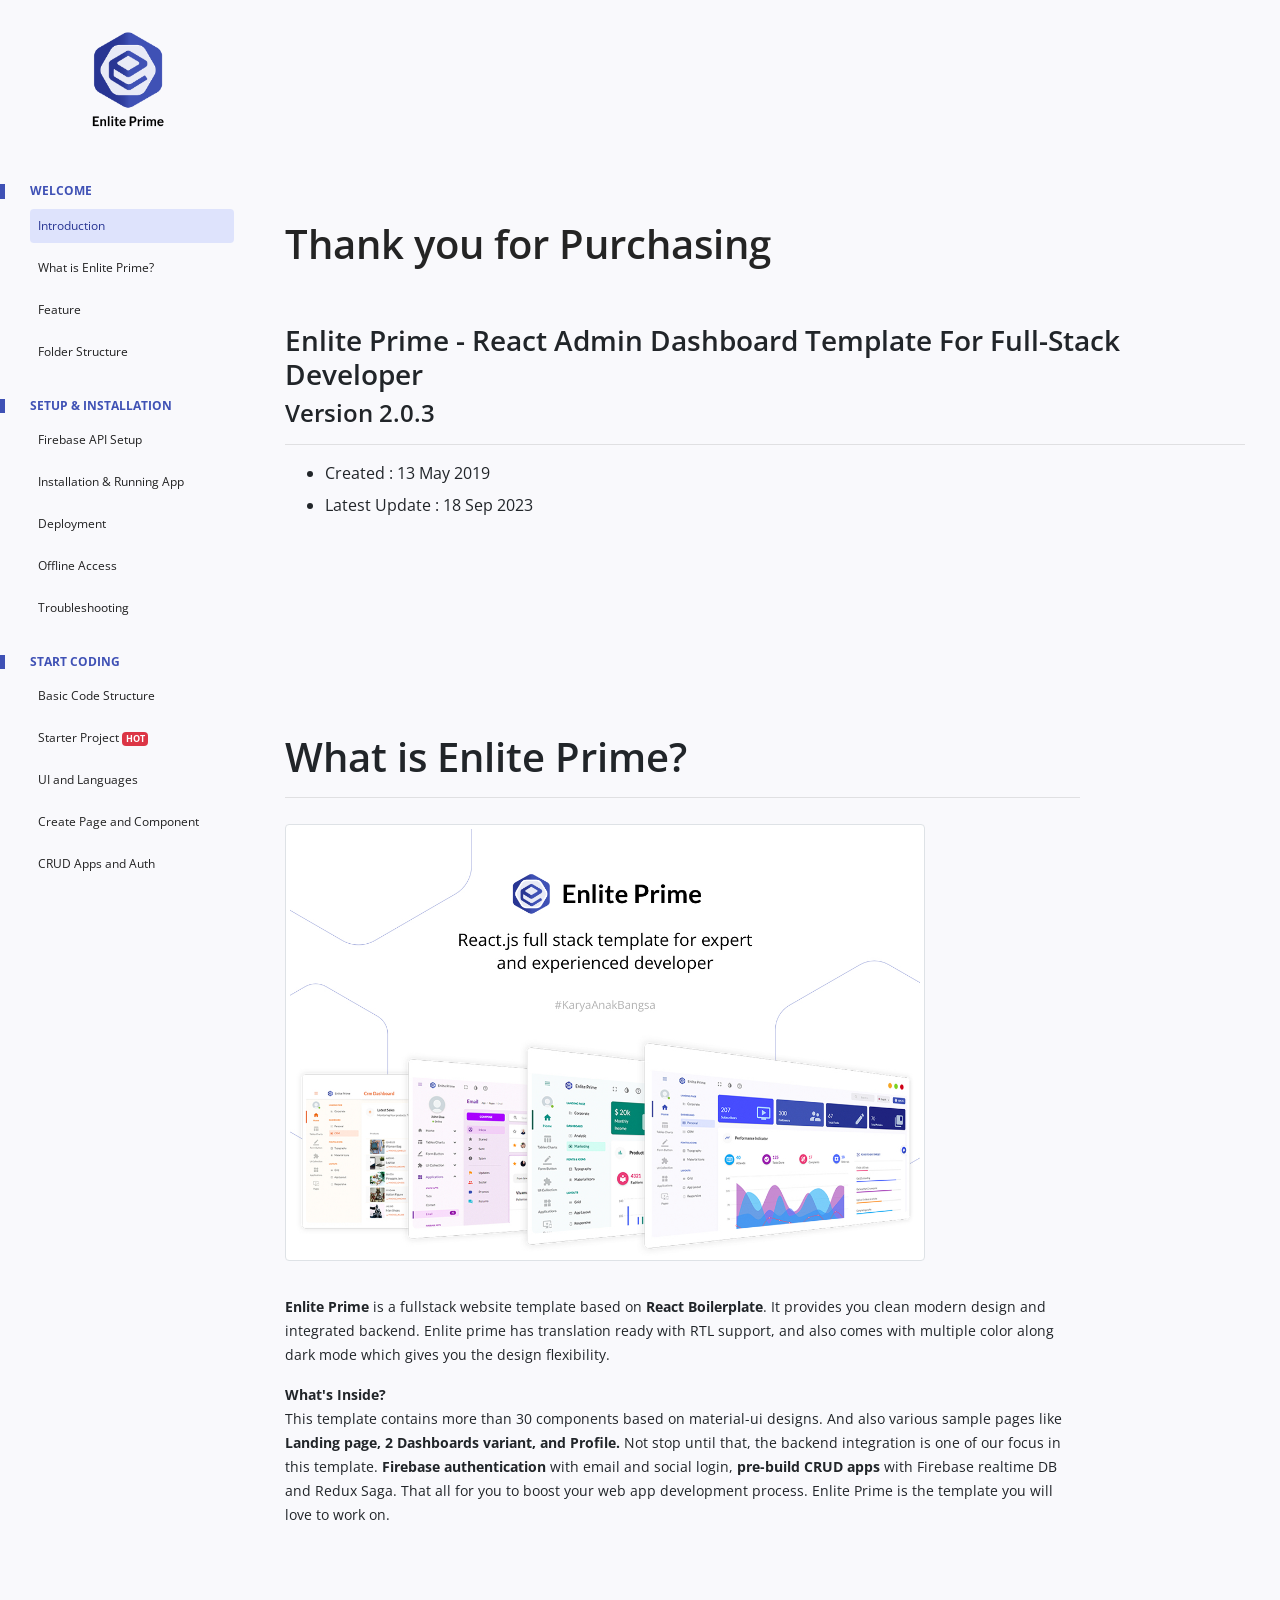
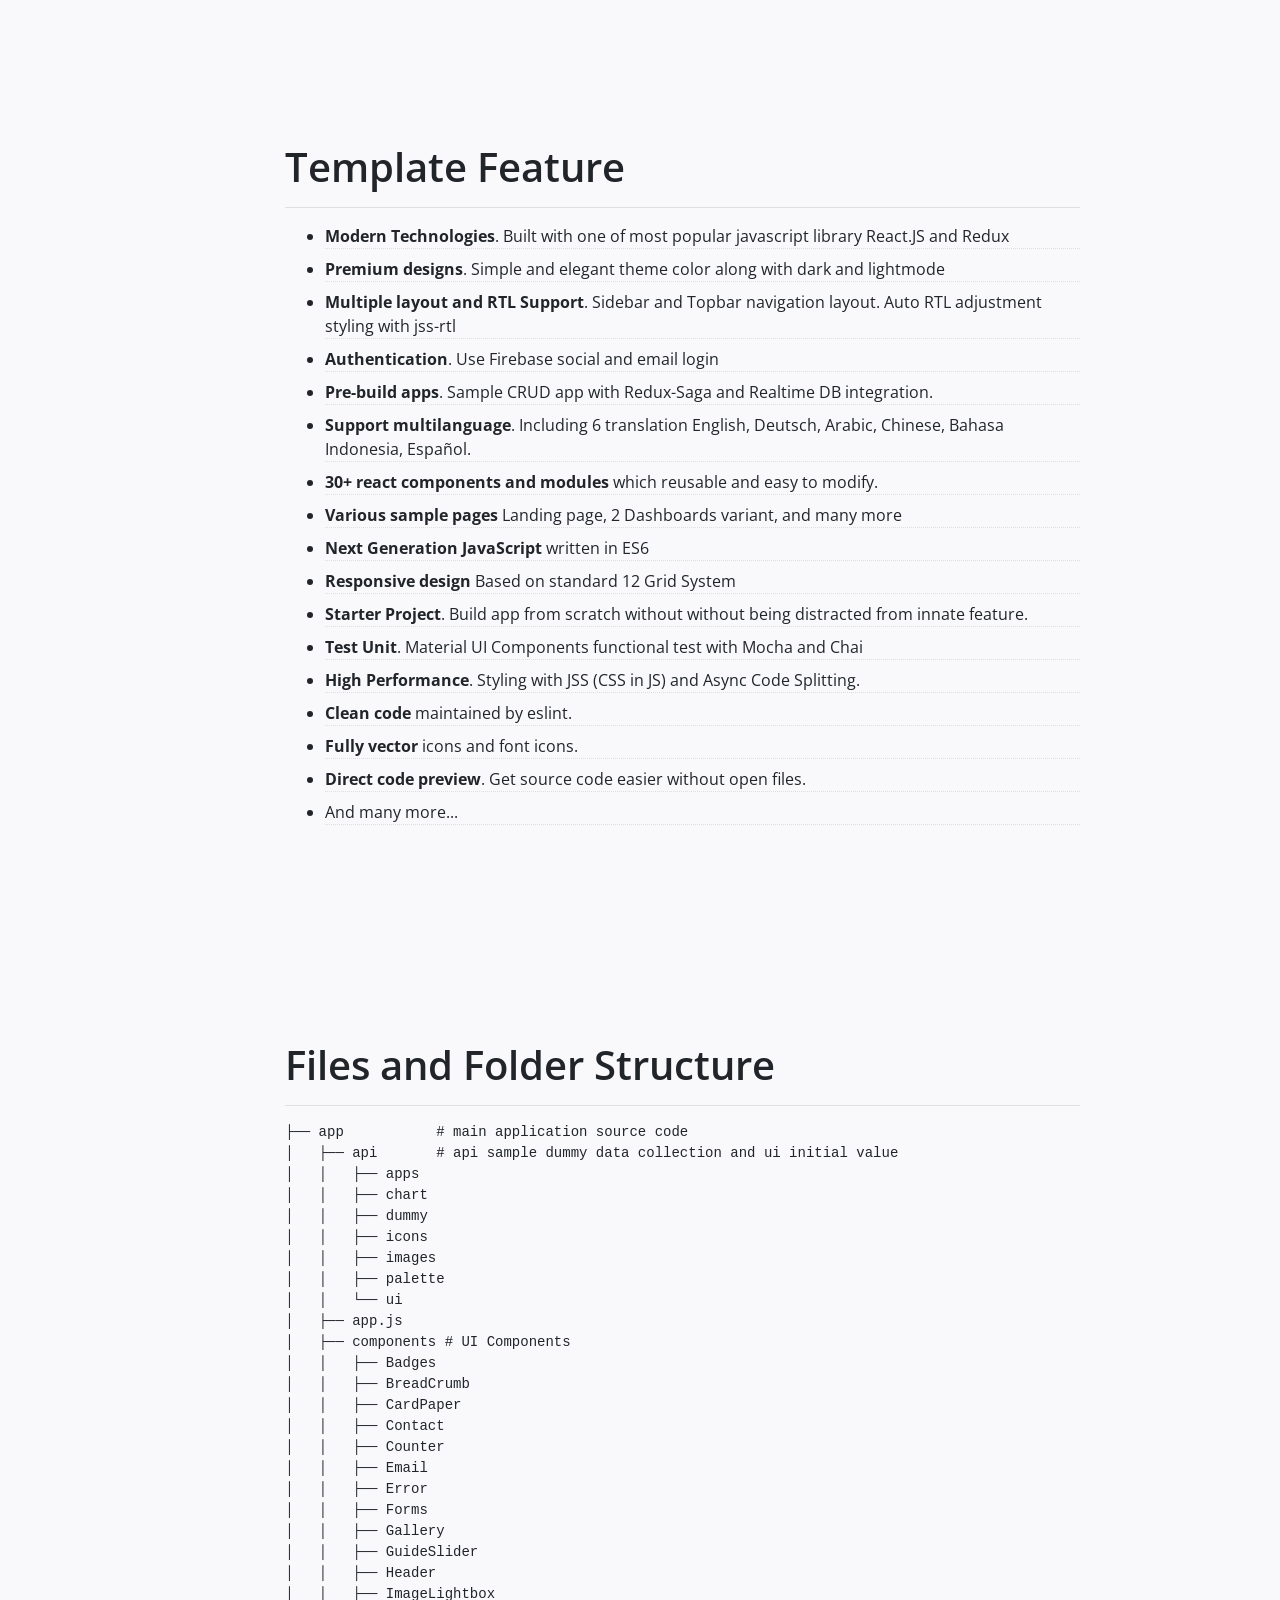
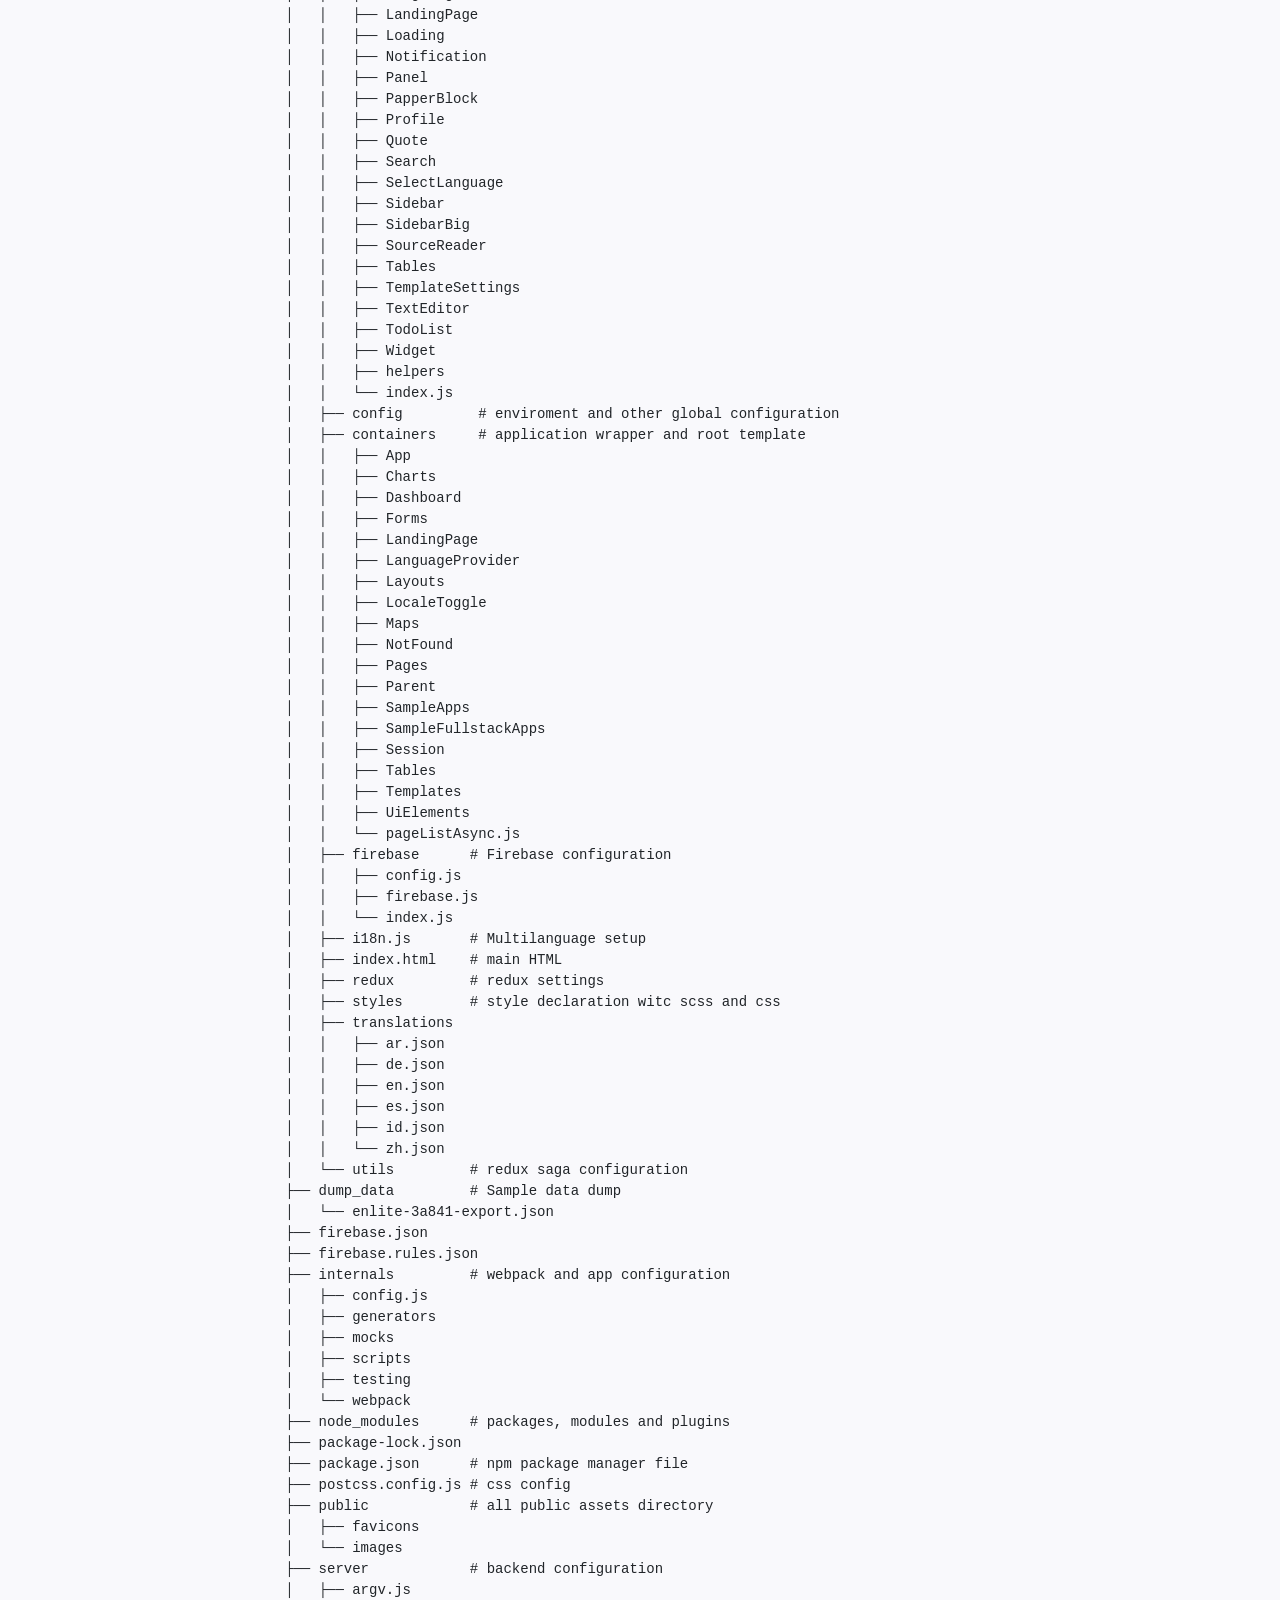
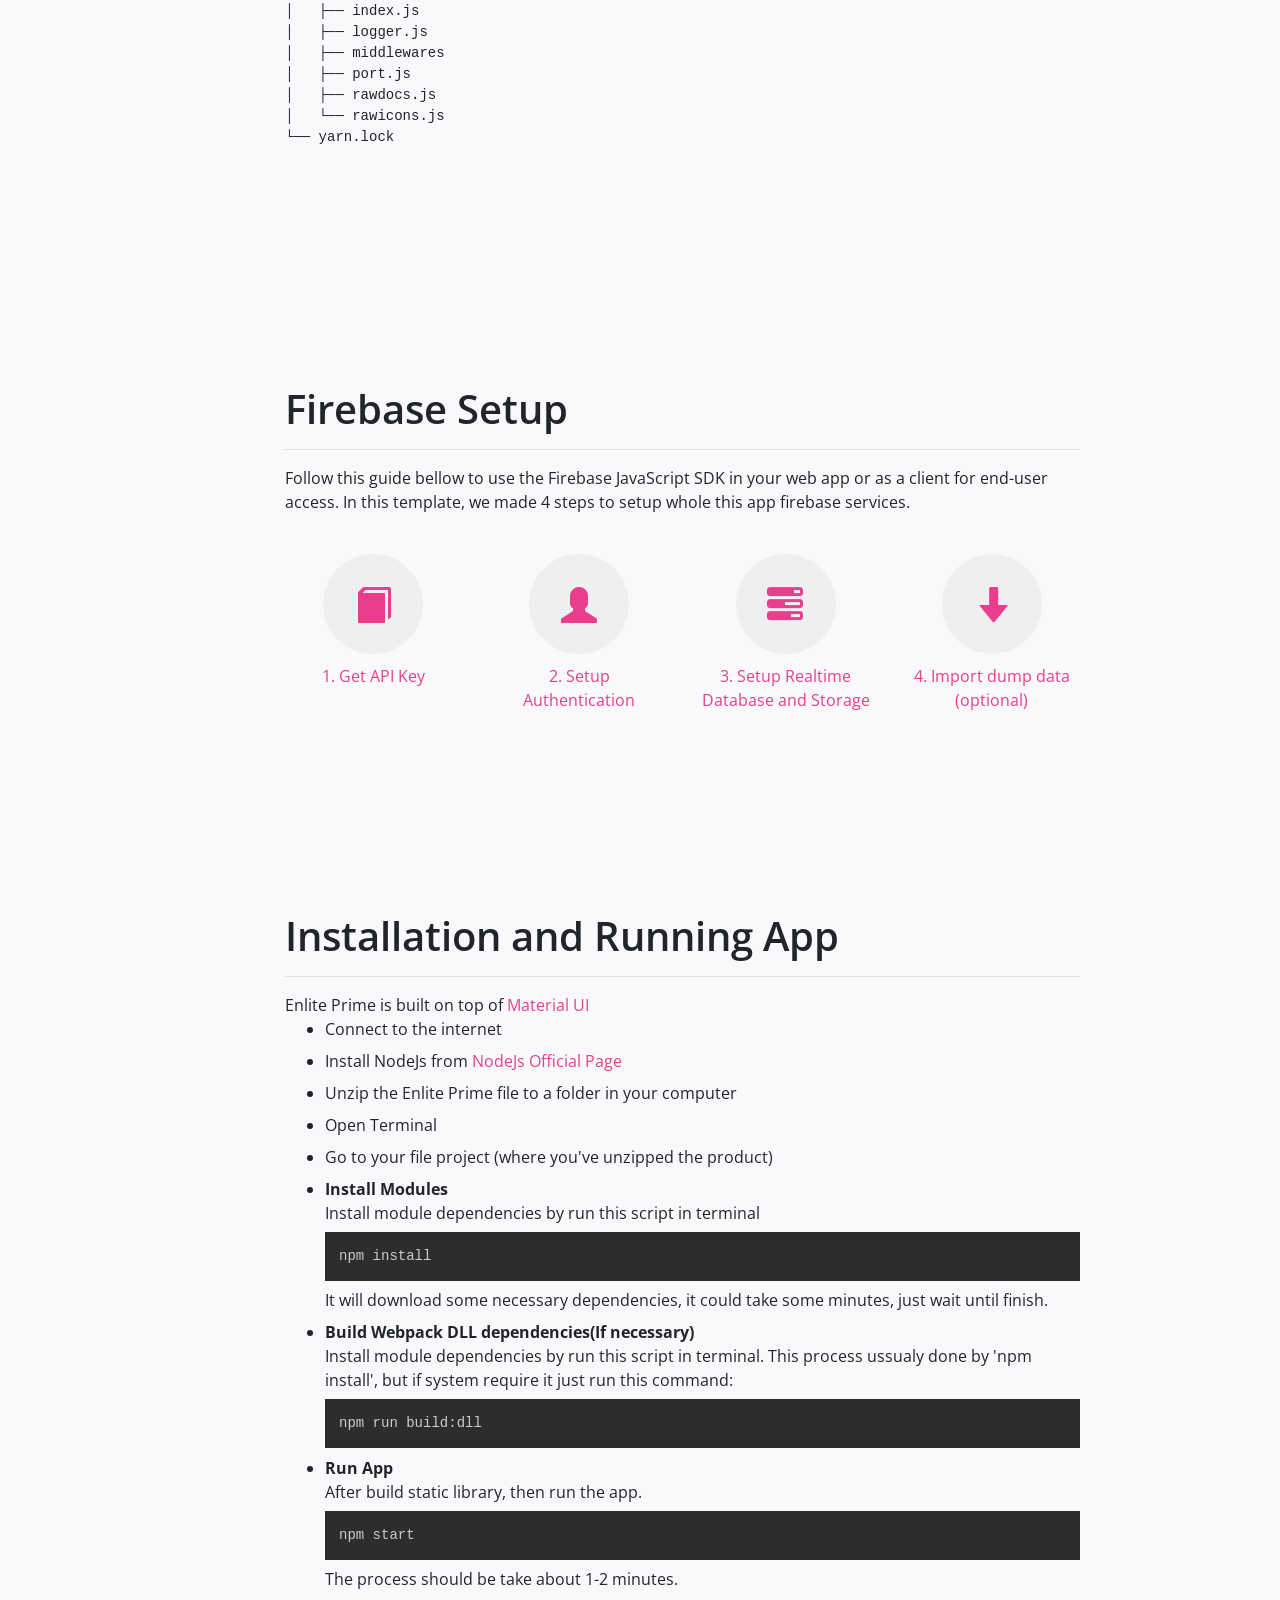
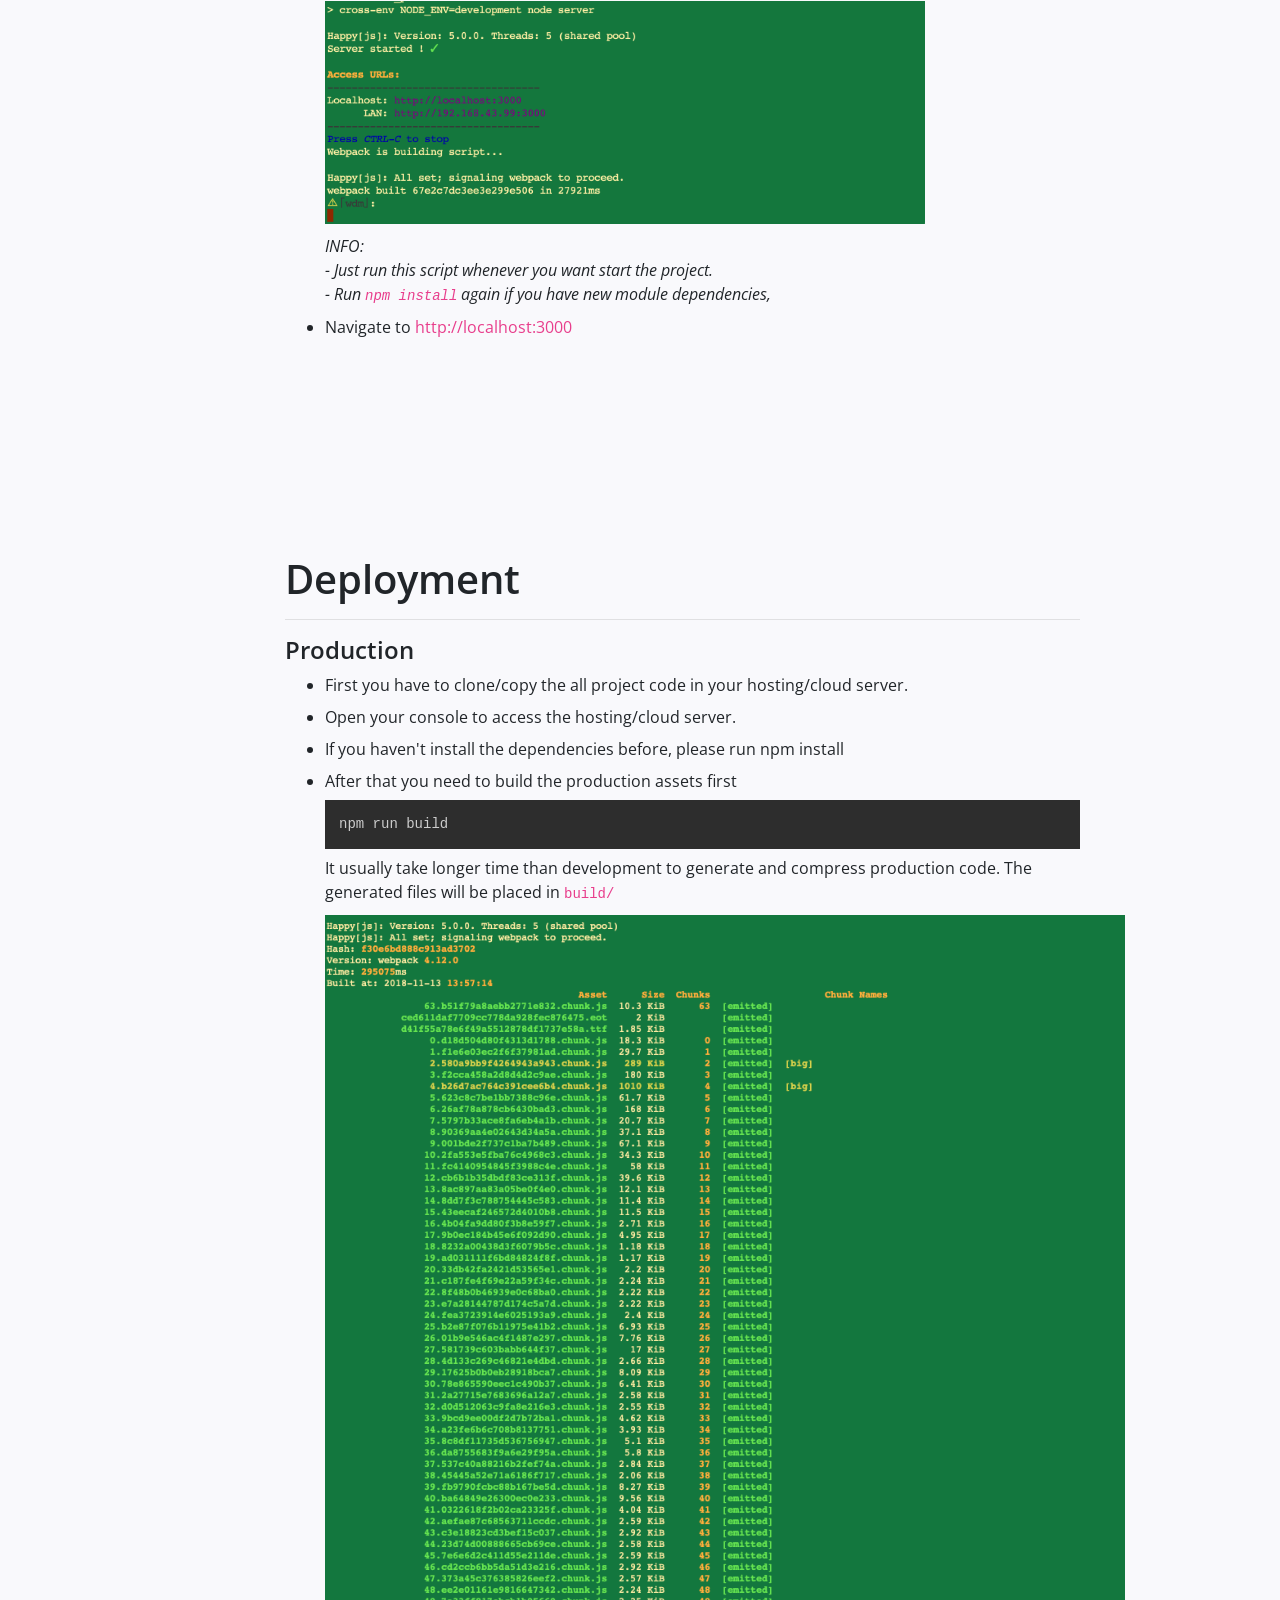
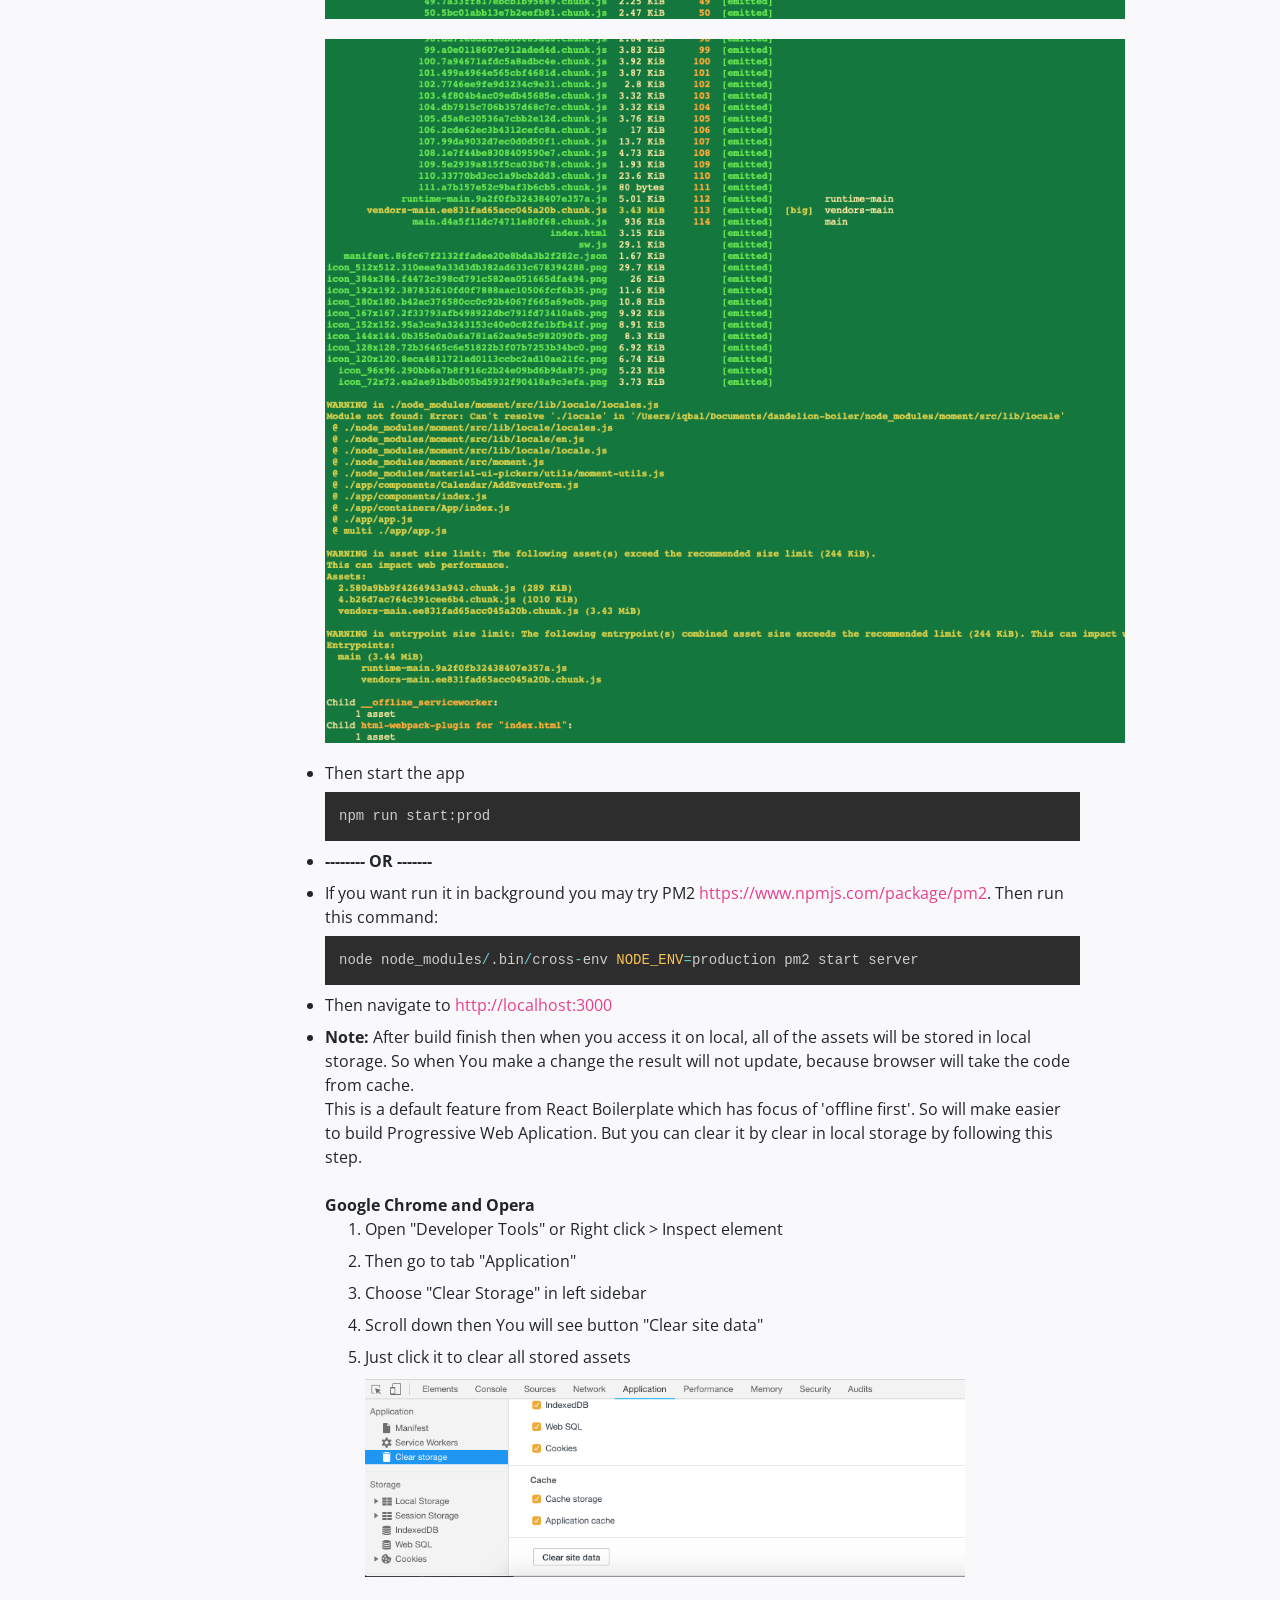
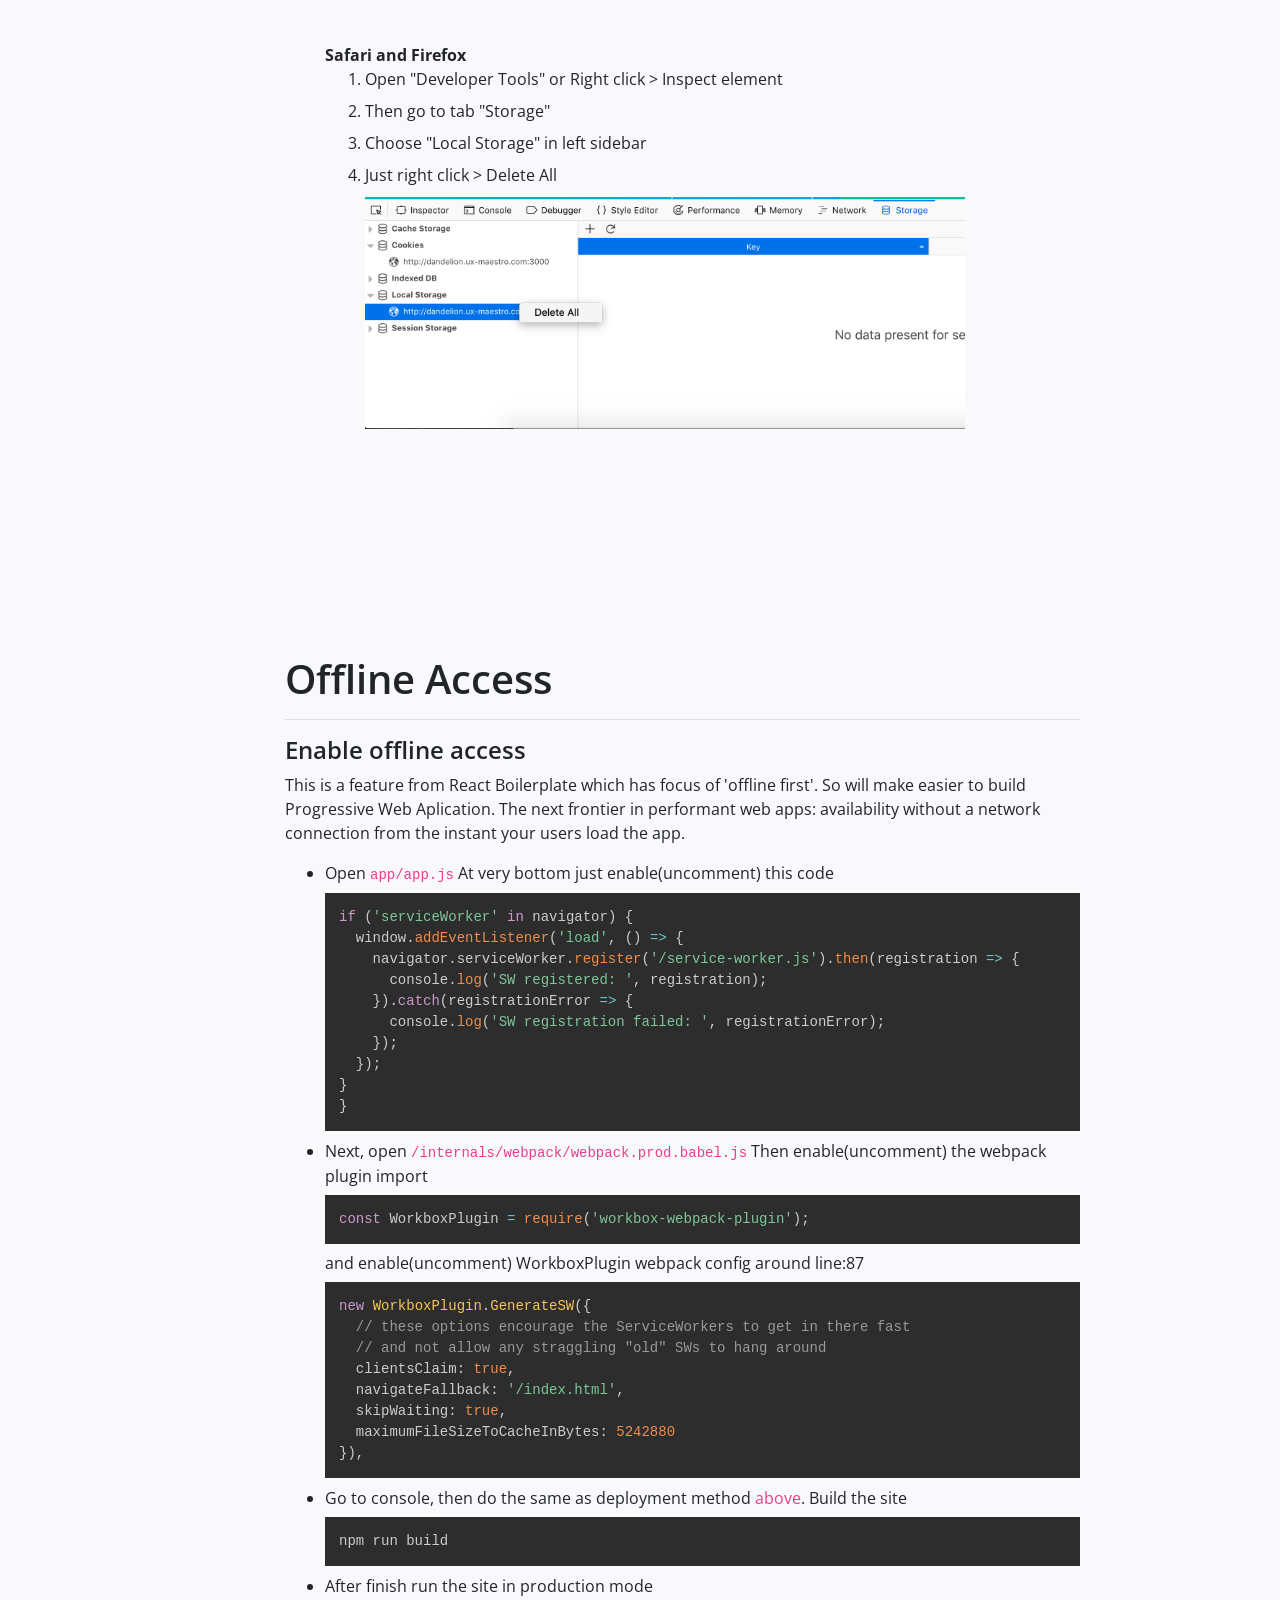
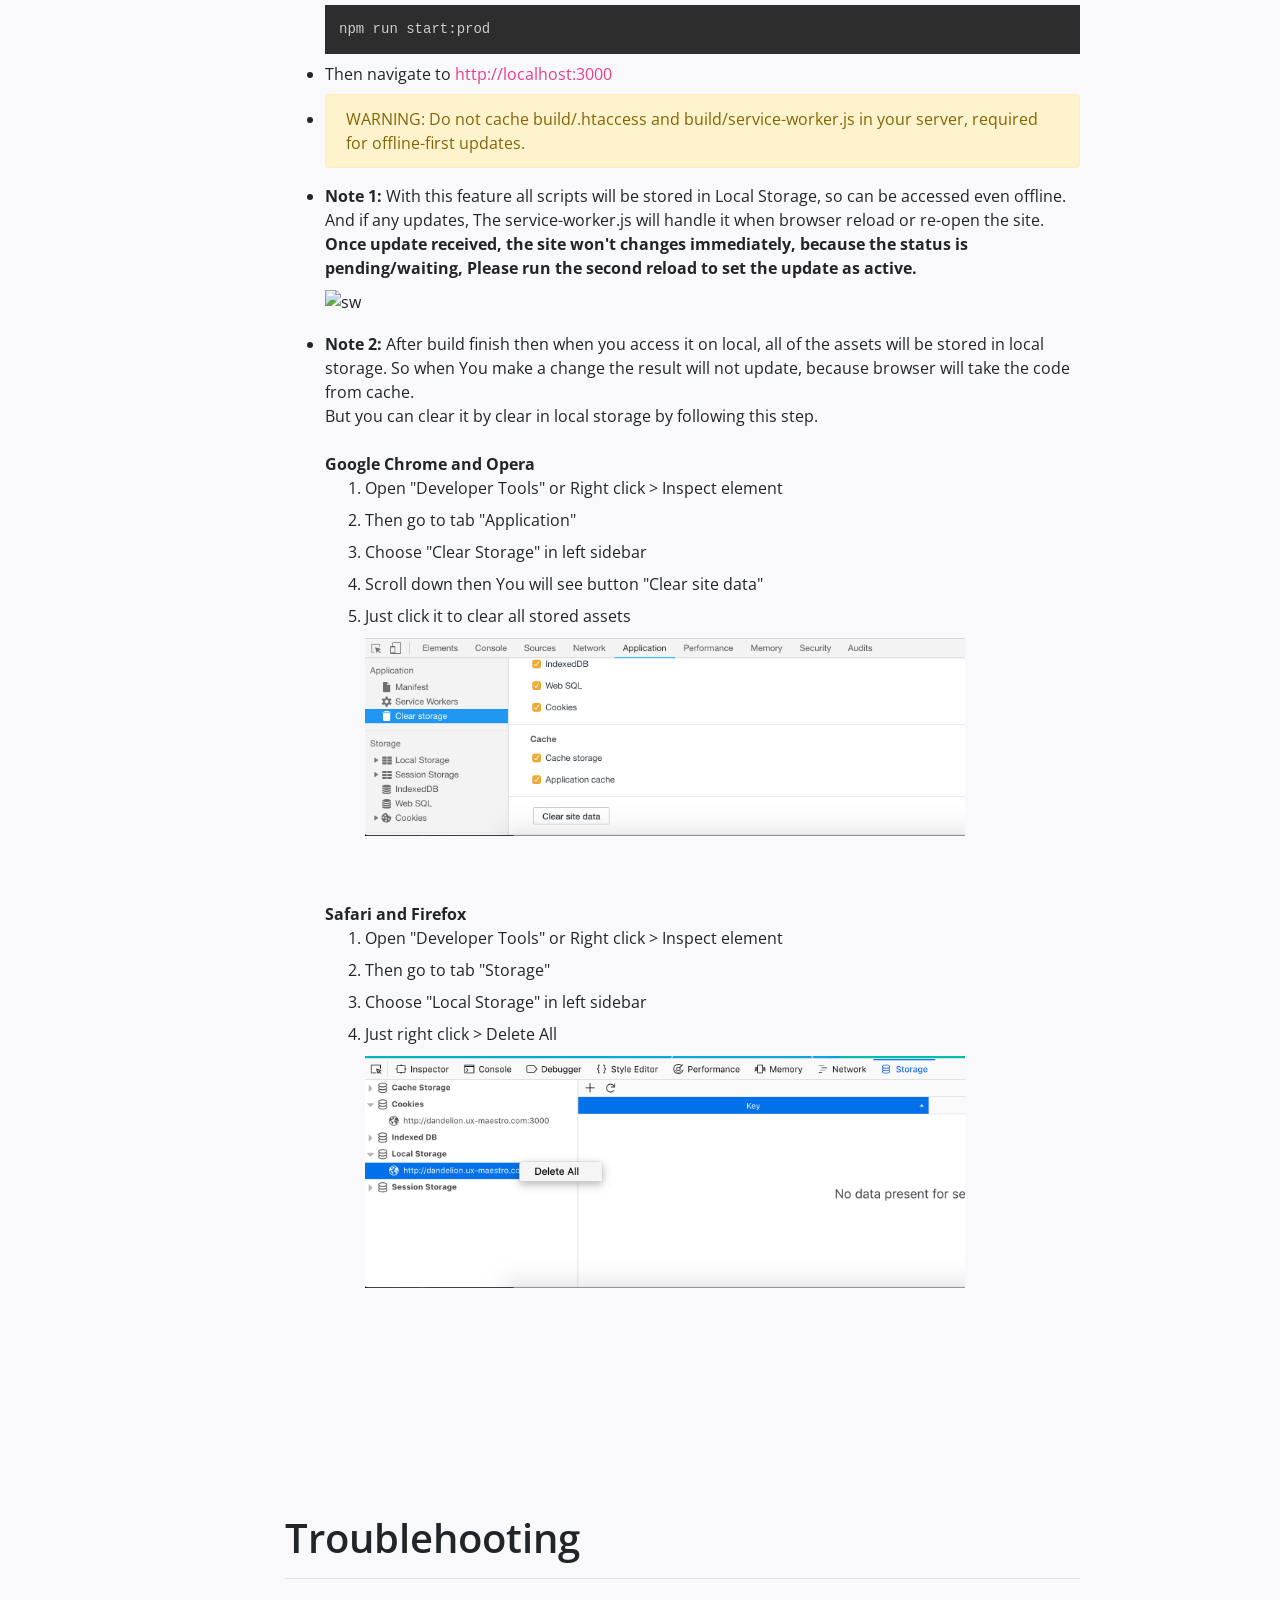
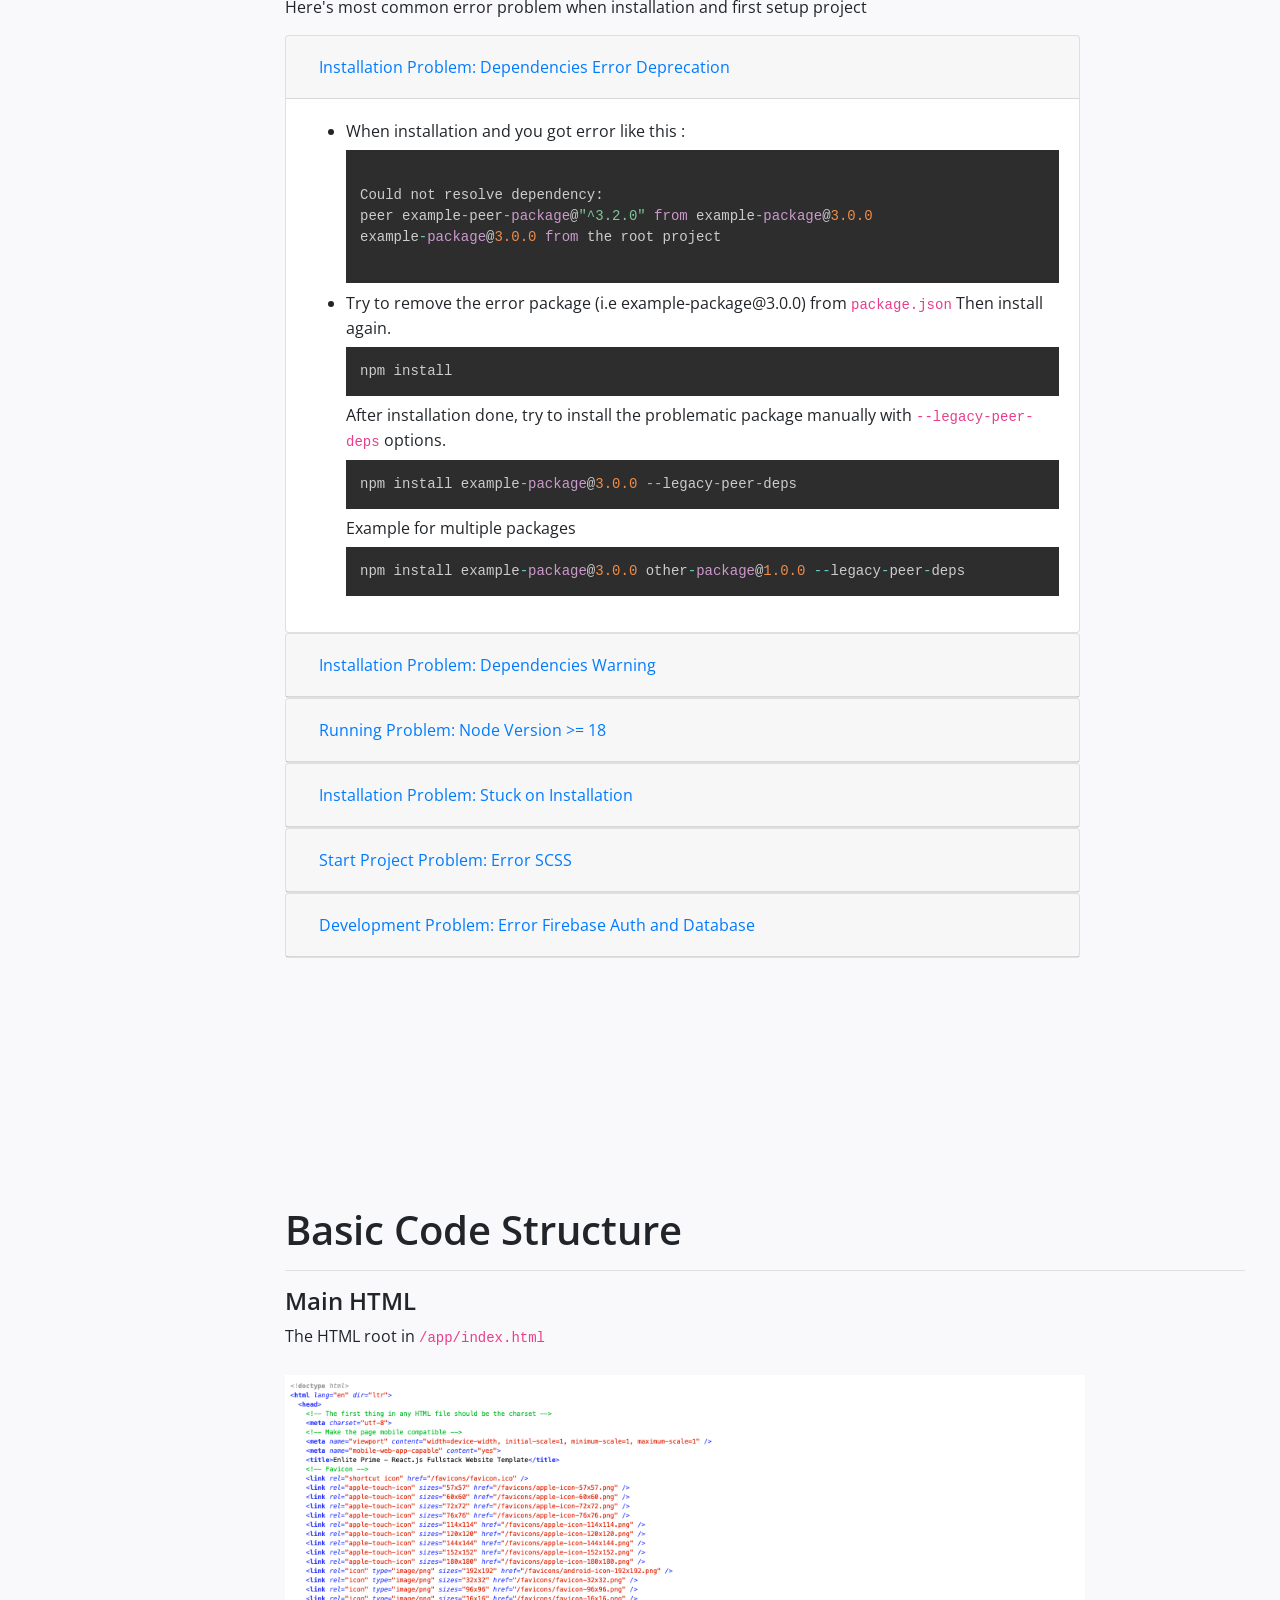
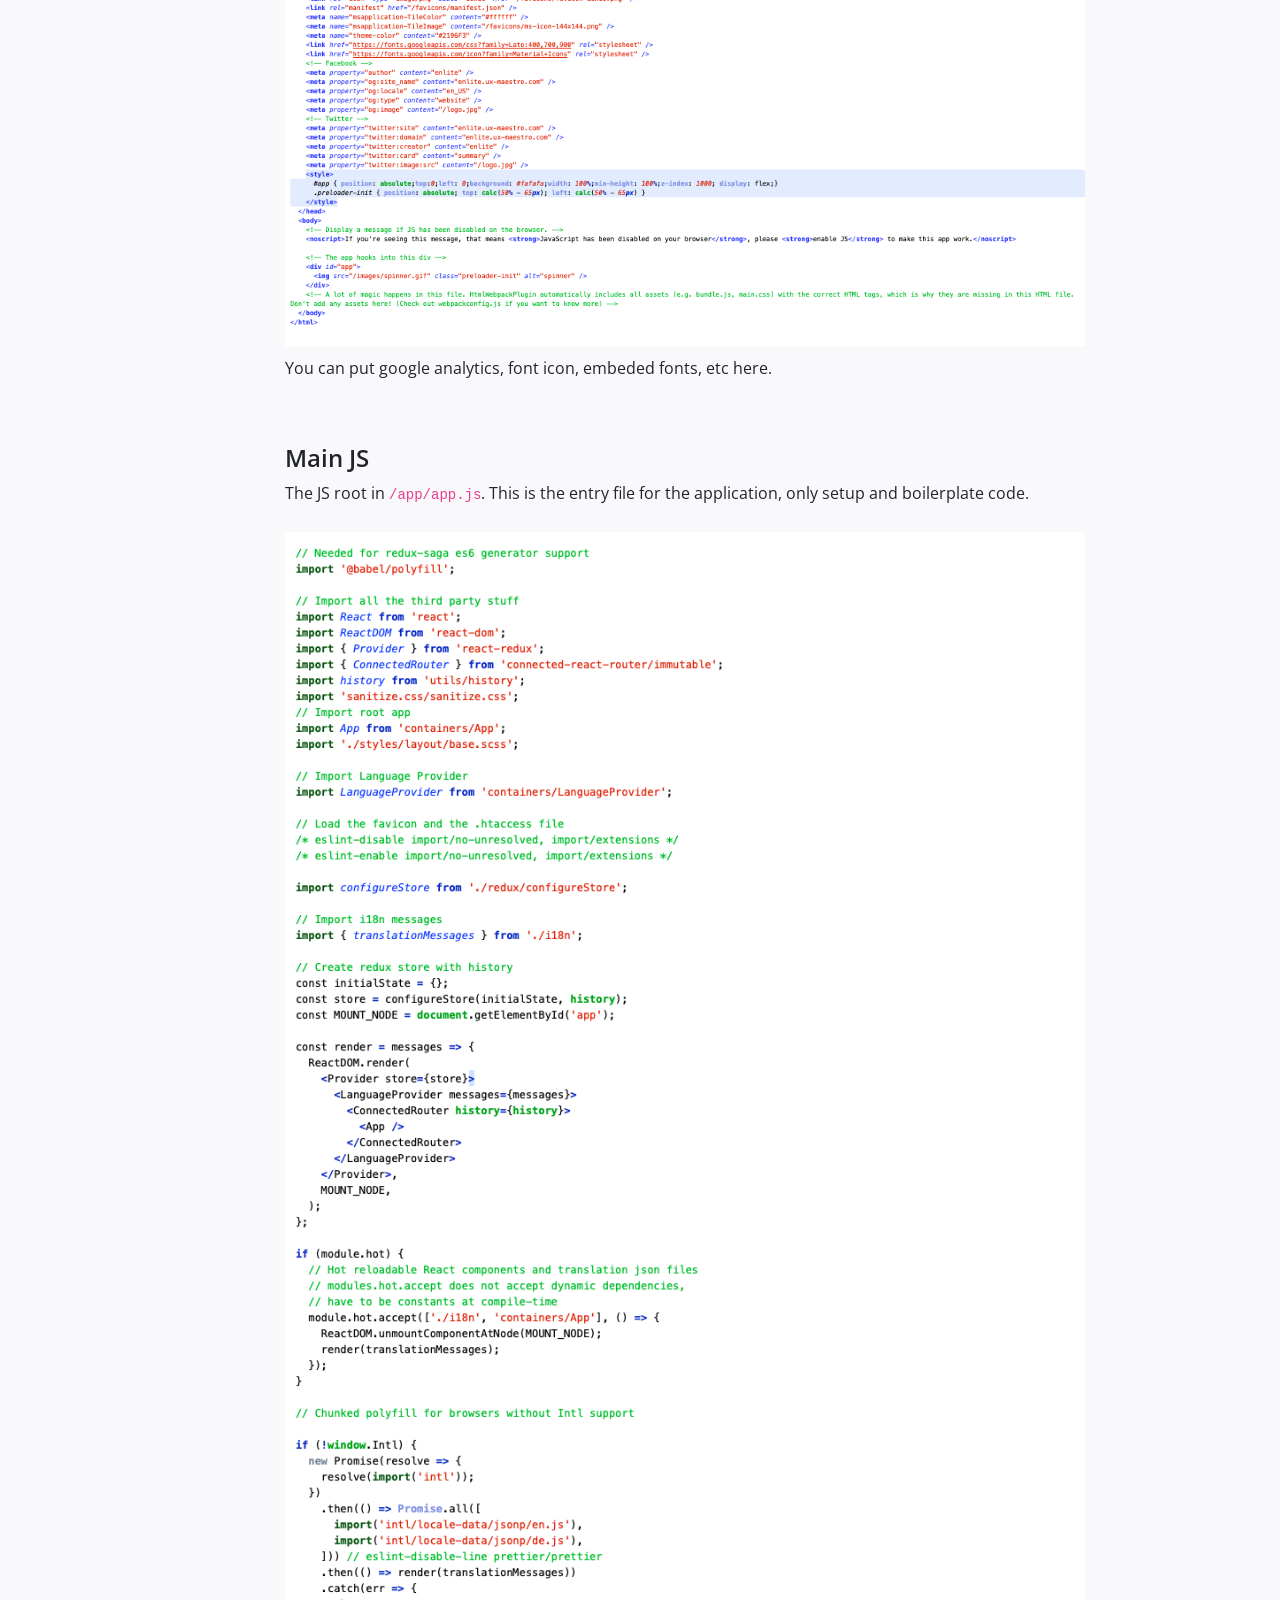
==== index.html @ 039a3b58 "change log" ====
<!DOCTYPE html>
<html lang="en">

<head>

    <meta charset="utf-8">
    <meta http-equiv="X-UA-Compatible" content="IE=edge">
    <meta name="viewport" content="width=device-width, shrink-to-fit=no, initial-scale=1">
    <meta name="description" content="">
    <meta name="author" content="">
    <link rel="shortcut icon" href="./favicon.ico" type="image/x-icon">
    <link rel="icon" href="./favicon.ico" type="image/x-icon">
    <title>Enlite Prime - Documentation</title>

    <link href="https://fonts.googleapis.com/css?family=Open+Sans:400,600,700" rel="stylesheet">

    <!-- Bootstrap Core CSS -->
    <link href="css/bootstrap.css" rel="stylesheet">
    
    <!-- Syntax Hightlighter CSS -->
    <link href="css/prism.css" rel="stylesheet">
  
    <!-- Custom CSS -->
    <link href="css/style.css" rel="stylesheet">

    <!-- HTML5 Shim and Respond.js IE8 support of HTML5 elements and media queries -->
    <!-- WARNING: Respond.js doesn't work if you view the page via file:// -->
    <!--[if lt IE 9]>
        <script src="https://oss.maxcdn.com/libs/html5shiv/3.7.0/html5shiv.js"></script>
        <script src="https://oss.maxcdn.com/libs/respond.js/1.4.2/respond.min.js"></script>
    <![endif]-->

</head>

<body>
    <div id="wrapper" class="toggled">
        <!-- Sidebar -->
        <div id="sidebar-wrapper">
            <ul class="sidebar-nav">
                <li class="sidebar-brand">
                    <a href="#" class="logo">
                        <img src="images/logo.png" alt="logo" />
                    </a>
                </li>
                <li><h3>Welcome</h3></li>
                <li>
                    <a href="#introduction" class="cur">Introduction</a>
                </li>
                <li>
                    <a href="#what">What is Enlite Prime?</a>
                </li>
                <li>
                    <a href="#feature">Feature</a>
                </li>
                <li>
                    <a href="#files">Folder Structure</a>
                </li>
                <li><h3>Setup &amp; Installation</h3></li>
                <li>
                    <a href="#firebase">Firebase API Setup</a>
                </li>
                <li>
                    <a href="#install">Installation &amp; Running App</a>
                </li>
                <li>
                    <a href="#deploy">Deployment</a>
                </li>
                <li>
                    <a href="#offline">Offline Access</a>
                </li>
                <li>
                    <a href="#shoot">Troubleshooting</a>
                </li>
                <li><h3>Start Coding</h3></li>
                <li>
                    <a href="#code_basic">Basic Code Structure</a>
                </li>
                <li>
                    <a href="#starter">Starter Project <span class="badge badge-danger">HOT</span></a>
                </li>
                <li>
                    <a href="#layout">UI and Languages </a>
                </li>
                <li>
                    <a href="#create_page">Create Page and Component</a>
                </li>
                <li>
                    <a href="#crud">CRUD Apps and Auth</a>
                </li>
                <li>
                    <a href="#code">Direct Code Preview <span class="badge badge-danger">HOT</span></a>
                </li>
                <li>
                    <a href="#eslint">Clean Code (Eslint)</a>
                </li>
                <li>
                    <a href="#gmaps">Google Maps API</a>
                </li>
                <li><h3>Additional Info</h3></li>
                <li>
                    <a href="#reference">External Reference</a>
                </li>
                <li>
                    <a href="#font">Fonts and Icons</a>
                </li>
                <li>
                    <a href="#credit">Sources and Credits</a>
                </li>
                <li>
                    <a href="#support">Support</a>
                </li>
                <li>
                    <a href="#log">Change Log</a>
                </li>
            </ul>

            <span class="copy">&copy; Copyright 2023 - Enlite Prime</span>
        </div>
        <!-- /#sidebar-wrapper -->

        <!-- main content -->
        <div id="page-content-wrapper">
            <div class="container-fluid">
                <!-- INTRODUCTION -->
                <section class="row" id="introduction">
                    <div class="col-lg-12">
                        <h1 class="title">Thank you for Purchasing </h1>
                        <br /><br />
                        <h3>Enlite Prime - React Admin Dashboard Template For Full-Stack Developer</h3>
                        <h4>Version 2.0.3</h4>
                        <hr />
                        <ul>
                            <li>
                                Created : 13 May 2019
                            </li>
                            <li>
                                Latest Update : 18 Sep 2023
                            </li>
                        </ul>
                    </div>
                </section>
                <!-- END -->

                <!-- WHAT -->
                <section class="row" id="what">
                    <div class="col-lg-10">
                        <h1>What is Enlite Prime?</h1>
                        <hr />
                        <img src="images/banner.jpg" alt="banner" class="img-thumbnail" />
                        <br /><br />
                        <article>
                            <p>
                                <strong>Enlite Prime</strong> is a fullstack website template based on <strong>React Boilerplate</strong>. 
                                It provides you clean modern design and integrated backend. 
                                Enlite prime has translation ready with RTL support, 
                                and also comes with multiple color along dark mode which gives you the design flexibility.
                            <p>
                                <strong>What's Inside?</strong><br />
                                This template contains more than 30 components based on material-ui designs. And also various sample pages
                                like <strong>Landing page, 2 Dashboards variant, and Profile.</strong>
                                Not stop until that, the backend integration is one of our focus in this template.
                                <strong>Firebase authentication</strong> with email and social login, <strong>pre-build CRUD apps</strong> with Firebase realtime DB and Redux Saga.
                                That all for you to boost your web app development process. Enlite Prime is the template you will love to work on.
                            </p>
                        </article>
                    </div>
                </section>
                <!-- END -->

                <!-- FEATURE -->
                <section class="row" id="feature">
                    <div class="col-lg-10">
                        <h1>Template Feature</h1>
                        <hr />
                        <ul class="styled">
                            <li>
                                <strong>Modern Technologies</strong>. Built with one of most popular javascript library React.JS and Redux
                            </li>
                            <li>
                                <strong>Premium designs</strong>. Simple and elegant theme color along with dark and lightmode
                            </li>
                            <li>
                                <strong>Multiple layout and RTL Support</strong>. Sidebar and Topbar navigation layout. Auto RTL adjustment styling with jss-rtl
                            </li>
                            <li>
                                <strong>Authentication</strong>. Use Firebase social and email login
                            </li>
                            <li>
                                <strong>Pre-build apps</strong>. Sample CRUD app with Redux-Saga and Realtime DB integration.
                            </li>
                            <li>
                                <strong>Support multilanguage</strong>. Including 6 translation English, Deutsch, Arabic, Chinese, Bahasa Indonesia, Español.
                            </li>
                            <li>
                                <strong>30+ react components and modules</strong> which reusable and easy to modify.
                            </li>
                            <li>
                              <strong>Various sample pages</strong> Landing page, 2 Dashboards variant, and many more
                            </li>
                            <li>
                                <strong>Next Generation JavaScript</strong> written in ES6
                            </li>
                            <li>
                                <strong>Responsive design</strong> Based on standard 12 Grid System
                            </li>
                            <li>
                                <strong>Starter Project</strong>. Build app from scratch without without being distracted from innate feature.
                            </li>
                            <li>
                                <strong>Test Unit</strong>. Material UI Components functional test with Mocha and Chai
                            </li>
                            <li>
                                <strong>High Performance</strong>. Styling with JSS (CSS in JS) and Async Code Splitting.
                            </li>
                            <li>
                                <strong>Clean code</strong> maintained by eslint.
                            </li>
                            <li>
                                <strong>Fully vector</strong> icons and font icons.
                            </li>
                            <li>
                                <strong>Direct code preview</strong>. Get source code easier without open files.
                            </li>
                            <li>
                                And many more...
                            </li>
                        </ul>
                    </div>
                </section>
                <!-- END -->

                <!-- FOLDER STRUCTURE -->
                <section class="row" id="files">
                    <div class="col-lg-10">
                        <h1>Files and Folder Structure</h1>
                        <hr />
                        <pre>
├── app           # main application source code
│   ├── api       # api sample dummy data collection and ui initial value
│   │   ├── apps
│   │   ├── chart
│   │   ├── dummy
│   │   ├── icons
│   │   ├── images
│   │   ├── palette
│   │   └── ui
│   ├── app.js
│   ├── components # UI Components
│   │   ├── Badges
│   │   ├── BreadCrumb
│   │   ├── CardPaper
│   │   ├── Contact
│   │   ├── Counter
│   │   ├── Email
│   │   ├── Error
│   │   ├── Forms
│   │   ├── Gallery
│   │   ├── GuideSlider
│   │   ├── Header
│   │   ├── ImageLightbox
│   │   ├── LandingPage
│   │   ├── Loading
│   │   ├── Notification
│   │   ├── Panel
│   │   ├── PapperBlock
│   │   ├── Profile
│   │   ├── Quote
│   │   ├── Search
│   │   ├── SelectLanguage
│   │   ├── Sidebar
│   │   ├── SidebarBig
│   │   ├── SourceReader
│   │   ├── Tables
│   │   ├── TemplateSettings
│   │   ├── TextEditor
│   │   ├── TodoList
│   │   ├── Widget
│   │   ├── helpers
│   │   └── index.js
│   ├── config         # enviroment and other global configuration
│   ├── containers     # application wrapper and root template
│   │   ├── App
│   │   ├── Charts
│   │   ├── Dashboard
│   │   ├── Forms
│   │   ├── LandingPage
│   │   ├── LanguageProvider
│   │   ├── Layouts
│   │   ├── LocaleToggle
│   │   ├── Maps
│   │   ├── NotFound
│   │   ├── Pages
│   │   ├── Parent
│   │   ├── SampleApps
│   │   ├── SampleFullstackApps
│   │   ├── Session
│   │   ├── Tables
│   │   ├── Templates
│   │   ├── UiElements
│   │   └── pageListAsync.js
│   ├── firebase      # Firebase configuration
│   │   ├── config.js
│   │   ├── firebase.js
│   │   └── index.js
│   ├── i18n.js       # Multilanguage setup
│   ├── index.html    # main HTML
│   ├── redux         # redux settings
│   ├── styles        # style declaration witc scss and css
│   ├── translations
│   │   ├── ar.json
│   │   ├── de.json
│   │   ├── en.json
│   │   ├── es.json
│   │   ├── id.json
│   │   └── zh.json
│   └── utils         # redux saga configuration
├── dump_data         # Sample data dump
│   └── enlite-3a841-export.json
├── firebase.json
├── firebase.rules.json
├── internals         # webpack and app configuration
│   ├── config.js
│   ├── generators
│   ├── mocks
│   ├── scripts
│   ├── testing
│   └── webpack
├── node_modules      # packages, modules and plugins
├── package-lock.json
├── package.json      # npm package manager file 
├── postcss.config.js # css config
├── public            # all public assets directory
│   ├── favicons
│   └── images  
├── server            # backend configuration
│   ├── argv.js
│   ├── index.js
│   ├── logger.js
│   ├── middlewares
│   ├── port.js
│   ├── rawdocs.js
│   └── rawicons.js
└── yarn.lock
                        </pre>
                    </div>
                </section>
                <!-- END -->
                
                <!-- INSTALL -->
                <section class="row" id="firebase">
                    <div class="col-lg-10">
                        <h1>Firebase Setup</h1>
                        <hr />
                        Follow this guide bellow to use the Firebase JavaScript SDK in your web app or as a client for end-user access.
                        In this template, we made 4 steps to setup whole this app firebase services.
                        <div class="part-categories">
                          <div class="row">
                            <div class="col-sm-3">
                              <a href="code_flow/firebase.html#get_api" target="_blank">
                                <span class="icon">
                                  <i class="glyphicon glyphicon-book"></i>
                                </span>
                                1. Get API Key
                              </a>
                            </div>
                            <div class="col-sm-3">
                              <a href="code_flow/firebase.html#auth" target="_blank">
                                <span class="icon">
                                  <i class="glyphicon glyphicon-user"></i>
                                </span>
                                2. Setup Authentication
                              </a>
                            </div>
                            <div class="col-sm-3">
                              <a href="code_flow/firebase.html#storage" target="_blank">
                                <span class="icon">
                                  <i class="glyphicon glyphicon-tasks"></i>
                                </span>
                                3. Setup Realtime Database and Storage
                              </a>
                            </div>
                            <div class="col-sm-3">
                              <a href="code_flow/firebase.html#dump_data" target="_blank">
                                <span class="icon">
                                  <i class="glyphicon glyphicon-arrow-down"></i>
                                </span>
                                4. Import dump data (optional)
                              </a>
                            </div>
                          </div>
                        </div>
                    </div>
                </section>
                <!-- END -->
              
                <!-- INSTALL -->
                <section class="row" id="install">
                    <div class="col-lg-10">
                        <h1>Installation and Running App</h1>
                        <hr />
                        Enlite Prime is built on top of <a href="https://material-ui.com/" target="_blank">Material UI</a>
						<ul>
							<li>Connect to the internet</li>
							<li>Install NodeJs from <a href="https://nodejs.org/en/" target="_blank" rel="noopener noreferrer">NodeJs Official Page</a></li>
							<li>Unzip the Enlite Prime file to a folder in your computer</li>
							<li>Open Terminal</li>
							<li>Go to your file project (where you've unzipped the product)</li>
							<li>
                                <strong>Install Modules</strong><br />
								Install module dependencies by run this script in terminal
								<pre><code class="language-js">npm install</code></pre>
                                It will download some necessary dependencies, it could take some minutes, just wait until finish.
							</li>
                            <li>
                                <strong>Build Webpack DLL dependencies(If necessary)</strong><br>
								Install module dependencies by run this script in terminal. This process ussualy done by 'npm install', but if system require it just run this command:
								<pre class=" language-js"><code class=" language-js">npm run build<span class="token punctuation">:</span>dll</code></pre>
							</li>
							<li>
                                <strong>Run App</strong><br />
								After build static library, then run the app.
								<pre><code class="language-js">npm start</code></pre>
                                The process should be take about 1-2 minutes.
                                <br />
                                <img src="images/cmd1.png" width="600" alt="process" />
                                <br />
								<em>INFO: <br />
									- Just run this script whenever you want start the project.<br />
									- Run <code>npm install</code> again if you have new module dependencies,<br />
								</em>
							</li>
							<li>Navigate to <a href="http://localhost:3000" target="_blank">http://localhost:3000</a></li>
						</ul>
                    </div>
                </section>
                <!-- END -->
				
				<!-- DEPLOYMENT APP -->
                <section class="row" id="deploy">
                    <div class="col-lg-10">
                        <h1>Deployment</h1>
                        <hr />
                        <h4>Production</h4>
						<ul>
              <li>First you have to clone/copy the all project code in your hosting/cloud server.</li>
              <li>Open your console to access the hosting/cloud server.</li>
              <li>If you haven't install the dependencies before, please run npm install</li>
							<li>
                                After that you need to build the production assets first
								<pre><code class="language-js">npm run build</code></pre>
								It usually take longer time than development to generate and compress production code.
								The generated files will be placed in <code>build/</code>
                                <img src="images/cmd2.png" width="800" alt="process" />
                                <img src="images/cmd3.png" width="800" alt="process" />
							</li>
                            <li>
                                Then start the app
								<pre><code class="language-js">npm run start:prod</code></pre>
							</li>
                            <li><strong>-------- OR -------</strong></li>
                            <li>
                              If you want run it in background you may try PM2 <a href="https://www.npmjs.com/package/pm2" target="_blank">https://www.npmjs.com/package/pm2</a>.
                              Then run this command:
                              <pre><code class="language-js">node node_modules/.bin/cross-env NODE_ENV=production pm2 start server</code></pre>
                            </li>
							<li>Then navigate to <a href="http://localhost:3000" target="_blank">http://localhost:3000</a></li>
                            <li><strong>Note:</strong> 
                              After build finish then when you access it on local, all of the assets will be stored in local storage.
                              So when You make a change the result will not update, because browser will take the code from cache.
                              <br />
                              This is a default feature from React Boilerplate which has focus of 'offline first'.
                              So will make easier to build Progressive Web Aplication. But you can clear it by clear in local storage by following this step.
                              <br /><br />
                              <strong>Google Chrome and Opera</strong>
                              <ol>
                                <li>Open "Developer Tools" or Right click > Inspect element</li>
                                <li>Then go to tab "Application"</li>
                                <li>Choose "Clear Storage" in left sidebar</li>
                                <li>Scroll down then You will see button "Clear site data"</li>
                                <li>Just click it to clear all stored assets
                                  <br />
                                  <img src="images/chrome_clear_localstorage.png" width="600" alt="img" />
                                </li>
                              </ol>
                              <br /><br />
                              <strong>Safari and Firefox</strong>
                              <ol>
                                <li>Open "Developer Tools" or Right click > Inspect element</li>
                                <li>Then go to tab "Storage"</li>
                                <li>Choose "Local Storage" in left sidebar</li>
                                <li>Just right click > Delete All
                                  <br />
                                  <img src="images/firefox_clear_localstorage.png" width="600" alt="img" />
                                </li>
                              </ol>
                            </li>
						</ul>
                    </div>
                </section>
                <!-- END -->
              
              <!-- OFFLINE ACCESS -->
                <section class="row" id="offline">
                    <div class="col-lg-10">
                        <h1>Offline Access</h1>
                        <hr>
                        <h4>Enable offline access</h4>
                        <p>This is a feature from React Boilerplate which has focus of 'offline first'.
                              So will make easier to build Progressive Web Aplication. The next frontier in performant web apps: availability without a network connection from the instant your users load the app.</p>
						            <ul>
                            <li>
                              Open <code>app/app.js</code>
                              At very bottom just enable(uncomment) this code
                              <pre class=" language-js"><code class=" language-js"><span class="token keyword">if</span> <span class="token punctuation">(</span><span class="token string">'serviceWorker'</span> <span class="token keyword">in</span> navigator<span class="token punctuation">)</span> <span class="token punctuation">{</span>
  window<span class="token punctuation">.</span><span class="token function">addEventListener</span><span class="token punctuation">(</span><span class="token string">'load'</span><span class="token punctuation">,</span> <span class="token punctuation">(</span><span class="token punctuation">)</span> <span class="token operator">=&gt;</span> <span class="token punctuation">{</span>
    navigator<span class="token punctuation">.</span>serviceWorker<span class="token punctuation">.</span><span class="token function">register</span><span class="token punctuation">(</span><span class="token string">'/service-worker.js'</span><span class="token punctuation">)</span><span class="token punctuation">.</span><span class="token function">then</span><span class="token punctuation">(</span>registration <span class="token operator">=&gt;</span> <span class="token punctuation">{</span>
      console<span class="token punctuation">.</span><span class="token function">log</span><span class="token punctuation">(</span><span class="token string">'SW registered: '</span><span class="token punctuation">,</span> registration<span class="token punctuation">)</span><span class="token punctuation">;</span>
    <span class="token punctuation">}</span><span class="token punctuation">)</span><span class="token punctuation">.</span><span class="token keyword">catch</span><span class="token punctuation">(</span>registrationError <span class="token operator">=&gt;</span> <span class="token punctuation">{</span>
      console<span class="token punctuation">.</span><span class="token function">log</span><span class="token punctuation">(</span><span class="token string">'SW registration failed: '</span><span class="token punctuation">,</span> registrationError<span class="token punctuation">)</span><span class="token punctuation">;</span>
    <span class="token punctuation">}</span><span class="token punctuation">)</span><span class="token punctuation">;</span>
  <span class="token punctuation">}</span><span class="token punctuation">)</span><span class="token punctuation">;</span>
<span class="token punctuation">}</span>
<span class="token punctuation">}</span></code></pre>
                            </li>
                            <li>Next, open <code>/internals/webpack/webpack.prod.babel.js</code>
                              Then enable(uncomment) the webpack plugin import
                              <pre class=" language-js"><code class=" language-js"><span class="token keyword">const</span> WorkboxPlugin <span class="token operator">=</span> <span class="token function">require</span><span class="token punctuation">(</span><span class="token string">'workbox-webpack-plugin'</span><span class="token punctuation">)</span><span class="token punctuation">;</span></code></pre>
                              and enable(uncomment) WorkboxPlugin webpack config around line:87
                              <pre class=" language-js"><code class=" language-js"><span class="token keyword">new</span> <span class="token class-name">WorkboxPlugin<span class="token punctuation">.</span>GenerateSW</span><span class="token punctuation">(</span><span class="token punctuation">{</span>
  <span class="token comment">// these options encourage the ServiceWorkers to get in there fast</span>
  <span class="token comment">// and not allow any straggling "old" SWs to hang around</span>
  clientsClaim<span class="token punctuation">:</span> <span class="token boolean">true</span><span class="token punctuation">,</span>
  navigateFallback<span class="token punctuation">:</span> <span class="token string">'/index.html'</span><span class="token punctuation">,</span>
  skipWaiting<span class="token punctuation">:</span> <span class="token boolean">true</span><span class="token punctuation">,</span>
  maximumFileSizeToCacheInBytes<span class="token punctuation">:</span> <span class="token number">5242880</span>
<span class="token punctuation">}</span><span class="token punctuation">)</span><span class="token punctuation">,</span></code></pre>
                            </li>
                            <li>Go to console, then do the same as deployment method <a href="#run">above</a>. Build the site <pre class=" language-js"><code class=" language-js">npm run build</code></pre></li>
                            <li>After finish run the site in production mode <pre class=" language-js"><code class=" language-js">npm run start<span class="token punctuation">:</span>prod</code></pre></li>
                            <li>Then navigate to <a href="http://localhost:3000" target="_blank">http://localhost:3000</a></li>
                            <li>
                              <div class="alert alert-warning">
                                  WARNING: Do not cache build/.htaccess and build/service-worker.js in your server, required for offline-first updates.
                              </div>
                            </li>
                            <li>
                              <strong>Note 1:</strong>
                              With this feature all scripts will be stored in Local Storage, so can be accessed even offline.
                              And if any updates, The service-worker.js will handle it when browser reload or re-open the site.
                              <strong>Once update received, the site won't changes immediately, because the status is pending/waiting,
                              Please run the second reload to set the update as active.</strong>
                              <br>
                              <img src="images/sw.png" width="400" alt="sw">
                            </li>
                            <li><strong>Note 2:</strong> 
                              After build finish then when you access it on local, all of the assets will be stored in local storage.
                              So when You make a change the result will not update, because browser will take the code from cache.
                              <br>
                              But you can clear it by clear in local storage by following this step.
                              <br><br>
                              <strong>Google Chrome and Opera</strong>
                              <ol>
                                <li>Open "Developer Tools" or Right click &gt; Inspect element</li>
                                <li>Then go to tab "Application"</li>
                                <li>Choose "Clear Storage" in left sidebar</li>
                                <li>Scroll down then You will see button "Clear site data"</li>
                                <li>Just click it to clear all stored assets
                                  <br>
                                  <img src="images/chrome_clear_localstorage.png" width="600" alt="img">
                                </li>
                              </ol>
                              <br><br>
                              <strong>Safari and Firefox</strong>
                              <ol>
                                <li>Open "Developer Tools" or Right click &gt; Inspect element</li>
                                <li>Then go to tab "Storage"</li>
                                <li>Choose "Local Storage" in left sidebar</li>
                                <li>Just right click &gt; Delete All
                                  <br>
                                  <img src="images/firefox_clear_localstorage.png" width="600" alt="img">
                                </li>
                              </ol>
                            </li>
						</ul>
                    </div>
                </section>
                <!-- END -->
              
                <!-- TROUBLESHOOTING APP -->
                <section class="row" id="shoot">
                    <div class="col-lg-10">
                        <h1>Troublehooting</h1>
                        <hr />
                        <p>Here's most common error problem when installation and first setup project</p>
                        <div class="accordion" id="accordionExample">
                          <div class="card">
                            <div class="card-header" id="headingDeprecated">
                              <h5 class="mb-0">
                                <button class="btn btn-link" type="button" data-toggle="collapse" data-target="#collapseDeprecated" aria-expanded="true" aria-controls="collapseOne">
                                  Installation Problem: Dependencies Error Deprecation
                                </button>
                              </h5>
                            </div>

                            <div id="collapseDeprecated" class="collapse show" aria-labelledby="headingOne" data-parent="#accordionExample">
                              <div class="card-body">
                                <ul>
                                  <li>
                                      When installation and you got error like this :<br>
                                      <pre class=" language-js"><code class=" language-js">
Could not resolve dependency<span class="token punctuation">:</span>
peer example<span class="token operator">-</span>peer<span class="token operator">-</span><span class="token keyword">package</span>@<span class="token string">"^3.2.0"</span> <span class="token keyword">from</span> example<span class="token operator">-</span><span class="token keyword">package</span>@<span class="token number">3.0</span><span class="token number">.0</span>
example<span class="token operator">-</span><span class="token keyword">package</span>@<span class="token number">3.0</span><span class="token number">.0</span> <span class="token keyword">from</span> the root project
        </code></pre>
                                    </li>
                                    <li>
                                      Try to remove the error package (i.e example-package@3.0.0) from <code>package.json</code> Then install again. 
                                      <pre class=" language-js"><code class=" language-js">npm install</code></pre>
                                      After installation done, try to install the problematic package manually with <code>--legacy-peer-deps</code> options. 
                                      <pre class=" language-js"><code class=" language-js">npm install example<span class="token operator">-</span><span class="token keyword">package</span>@<span class="token number">3.0</span><span class="token number">.0</span> <span class="token operator">--</span>legacy<span class="token operator">-</span>peer<span class="token operator">-</span>deps</code></pre>
                                      Example for multiple packages
                                      <pre class=" language-js"><code class=" language-js">npm install example<span class="token operator">-</span><span class="token keyword">package</span>@<span class="token number">3.0</span><span class="token number">.0</span> other<span class="token operator">-</span><span class="token keyword">package</span>@<span class="token number">1.0</span><span class="token number">.0</span> <span class="token operator">--</span>legacy<span class="token operator">-</span>peer<span class="token operator">-</span>deps</code></pre>
                                    </li>
                                </ul>
                              </div>
                            </div>
                          </div>
                          <div class="card">
                            <div class="card-header" id="headingOne">
                              <h5 class="mb-0">
                                <button class="btn btn-link" type="button" data-toggle="collapse" data-target="#collapseOne" aria-expanded="true" aria-controls="collapseOne">
                                  Installation Problem: Dependencies Warning
                                </button>
                              </h5>
                            </div>

                            <div id="collapseOne" class="collapse" aria-labelledby="headingOne" data-parent="#accordionExample">
                              <div class="card-body">
                                <ul>
                                  <li>
                                      <em>if got warning like this :</em><br />
                                      <pre><code class="language-js">npm WARN redux-immutablejs@0.0.8 requires a peer of immutable@^3.7.5 but none is installed. You must install peer dependencies yourself.
        npm WARN react-draft-wysiwyg@1.12.13 requires a peer of immutable@3.x.x || 4.x.x but none is installed. You must install peer dependencies yourself.
        npm WARN slick-carousel@1.8.1 requires a peer of jquery@>=1.8.0 but none is installed. You must install peer dependencies yourself.
        npm WARN draftjs-utils@0.9.4 requires a peer of immutable@3.x.x || 4.x.x but none is installed. You must install peer dependencies yourself.
        npm WARN html-to-draftjs@1.4.0 requires a peer of immutable@3.x.x || 4.x.x but none is installed. You must install peer dependencies yourself.
        </code></pre>
                                      <strong>Don't worry the app will run as well</strong>
                                      <p>For warning some of dependencies need another dependencies too, maybe once you install them, there’s some changes from the 3rd party vendor so probably it will make a warning to another dependencies.</p>
                                    </li>
                                    <li>
                                      <em>if got an error with a dependencies installation</em>. Try to remove the all module
                                      <code>node_modules/</code>. Then install again with <code>npm install</code>. 
                                      If error still happen, please try to remove the problematic package <code>node_modules/</code> foler. 
                                      After that try to install the problematic package manually. <code>npm install &lsaquo;package_name&rsaquo; --save-dev</code>
                                    </li>
                                    <li>
                                      if still got an error. Try to update the problematic package instead.
                                    </li>
                                </ul>
                              </div>
                            </div>
                          </div>
                          <div class="card">
                            <div class="card-header" id="headingNode18">
                              <h5 class="mb-0">
                                <button class="btn btn-link" type="button" data-toggle="collapse" data-target="#collapseNode18" aria-expanded="true" aria-controls="collapseOne">
                                  Running Problem: Node Version &gt;= 18
                                </button>
                              </h5>
                            </div>

                            <div id="collapseNode18" class="collapse" aria-labelledby="headingOne" data-parent="#accordionExample" style="">
                              <div class="card-body">
                                <ul>
                                  <li>
                                      When you run npm run dev, build, etc, then you got error like this:
                                      <pre class=" language-js"><code class=" language-js">
Error<span class="token punctuation">:</span> error<span class="token punctuation">:</span><span class="token number">0308010</span>C<span class="token punctuation">:</span>digital envelope routines<span class="token punctuation">:</span><span class="token punctuation">:</span>unsupported
    at <span class="token keyword">new</span> <span class="token class-name">Hash</span> <span class="token punctuation">(</span>node<span class="token punctuation">:</span>internal<span class="token operator">/</span>crypto<span class="token operator">/</span>hash<span class="token punctuation">:</span><span class="token number">67</span><span class="token punctuation">:</span><span class="token number">19</span><span class="token punctuation">)</span>
    at Object<span class="token punctuation">.</span><span class="token function">createHash</span> <span class="token punctuation">(</span>node<span class="token punctuation">:</span>crypto<span class="token punctuation">:</span><span class="token number">130</span><span class="token punctuation">:</span><span class="token number">10</span><span class="token punctuation">)</span>
        </code></pre>
                                    </li>
                                    <li>
                                      Open terminal and paste these as described:
                                      <ol>
                                        <li>
                                          Linux and macOS (Windows Git Bash)
                                          <pre class=" language-js"><code class=" language-js"><span class="token keyword">export</span> <span class="token constant">NODE_OPTIONS</span><span class="token operator">=</span><span class="token operator">--</span>openssl<span class="token operator">-</span>legacy<span class="token operator">-</span>provider</code></pre>
                                        </li>
                                        <li>
                                          Windows command prompt
                                          <pre class=" language-js"><code class=" language-js"><span class="token keyword">set</span> <span class="token constant">NODE_OPTIONS</span><span class="token operator">=</span><span class="token operator">--</span>openssl<span class="token operator">-</span>legacy<span class="token operator">-</span>provider</code></pre>
                                        </li>
                                        <li>
                                          Windows PowerShell
                                          <pre class=" language-js"><code class=" language-js">$env<span class="token punctuation">:</span><span class="token constant">NODE_OPTIONS</span> <span class="token operator">=</span> <span class="token string">"--openssl-legacy-provider"</span></code></pre>
                                        </li>
                                      </ol>
                                    </li>
                                    <li>
                                      Then try <code>npm run dev</code> or <code>npm run build</code> again
                                    </li>
                                </ul>
                              </div>
                            </div>
                          </div>
                          <div class="card">
                            <div class="card-header" id="headingTwo">
                              <h5 class="mb-0">
                                <button class="btn btn-link collapsed" type="button" data-toggle="collapse" data-target="#collapseTwo" aria-expanded="false" aria-controls="collapseTwo">
                                  Installation Problem: Stuck on Installation
                                </button>
                              </h5>
                            </div>
                            <div id="collapseTwo" class="collapse" aria-labelledby="headingTwo" data-parent="#accordionExample">
                              <div class="card-body">
                                <ul>
                                  <li>
                                      Here's a case error when installation being stuck on node-pre-gyp<br />
                                      <pre><code class="language-js">node-pre-gyp WARN Using request for node-pre-gyp https download 
        </code></pre>
                                    </li>
                                    <li>
                                      Please stop the installation process by press <strong>CTRL+C</strong>
                                    </li>
                                    <li>
                                      Then run <code>npm install</code> again.
                                    </li>
                                </ul>
                              </div>
                            </div>
                          </div>
                          <div class="card">
                            <div class="card-header" id="headingThree">
                              <h5 class="mb-0">
                                <button class="btn btn-link collapsed" type="button" data-toggle="collapse" data-target="#collapseThree" aria-expanded="false" aria-controls="collapseThree">
                                  Start Project Problem: Error SCSS
                                </button>
                              </h5>
                            </div>
                            <div id="collapseThree" class="collapse" aria-labelledby="headingThree" data-parent="#accordionExample">
                              <div class="card-body">
                                <ul>
                                  <li>
                                      If you get error messages when start project <code>npm start</code> like this<br />
                                      <pre><code class="language-js">ERROR in ./app/styles/layout/base.scss (./node_modules/css-loader/dist/cjs.js??ref--8-1!./node_modules/postcss-loader/src??ref--8-2!./node_modules/sass-loader/lib/loader.js??ref--8-3!./app/styles/layout/base.scss)
Module build failed (from ./node_modules/sass-loader/lib/loader.js):
Error: ENOENT: no such file or directory, scandir '/Users/retina/Documents/Enlite/enlite-prime_v1/starter-project/node_modules/node-sass/vendor'
        </code></pre>
                                    </li>
                                    <li>
                                      It mean the node-sass not installed succesfully. May because connection problem, changed node environment during installation, or blocked node-sass repository
                                    </li>
                                    <li>
                                      Please install <strong>node-sass</strong> manually by <code>npm install node-sass --save</code>
                                    </li>
                                    <li>
                                      Build dll libraries <code>npm run build:dll</code>
                                    </li>
                                    <li>
                                      Try to start project again <code>npm start</code>
                                    </li>
                                </ul>
                              </div>
                            </div>
                          </div>
                          <div class="card">
                            <div class="card-header" id="headingFour">
                              <h5 class="mb-0">
                                <button class="btn btn-link collapsed" type="button" data-toggle="collapse" data-target="#collapseFour" aria-expanded="false" aria-controls="collapseFour">
                                  Development Problem: Error Firebase Auth and Database
                                </button>
                              </h5>
                            </div>
                            <div id="collapseFour" class="collapse" aria-labelledby="headingThree" data-parent="#accordionExample">
                              <div class="card-body">
                                <ul>
                                  <li>
                                      If you get error messages when login/register or in Pre-build Apps<br />
                                      <pre><code class="language-js">{"error":{"code":400,"message":"API key not valid. Please pass a valid API key.","errors":[{"message":"API key not valid. Please pass a valid API key.","domain":"global","reason":"badRequest"}],"status":"INVALID_ARGUMENT"}}
        </code></pre>
                                    </li>
                                    <li>
                                      <pre><code class="language-js">{"error":{"code":400,"message":"API key not valid. Please pass a valid API key.","errors":[{"message":"API key not valid. Please pass a valid API key.","domain":"global","reason":"badRequest"}],"status":"INVALID_ARGUMENT"}}
                                      @firebase/database: FIREBASE WARNING: Firebase error. Please ensure that you spelled the name of your Firebase correctly
        </code></pre>
                                    </li>
                                    <li>
                                      Please check the firebase configuration in <code>app/firebase/config.js</code>. By default we use fake configuration script.
                                    </li>
                                    <li>
                                      If you haven't make you're configuration please follow the <a href="code_flow/firebase.html#get_api">firebase setup instruction</a>
                                    </li>
                                    <li>
                                      Then replace you're config script to <code>app/firebase/config.js</code>
                                    </li>
                                </ul>
                              </div>
                            </div>
                          </div>
                        </div>
                        <br />
                        <br />
                    </div>
                </section>
                <!-- END -->
              
                <!-- CODE STRUCTURE -->
                <section class="row" id="code_basic">
                    <div class="col-lg-12">
                        <h1>Basic Code Structure</h1>
                        <hr />
                        <h4>Main HTML</h4>
                        <p>The HTML root in <code>/app/index.html</code></p>
                        <img src="images/ss_code.png" width="800" alt="code" />
                        <p>You can put google analytics, font icon, embeded fonts, etc here.</p>
                        <br />
                        <br />
                        <h4>Main JS</h4>
                        <p>The JS root in <code>/app/app.js</code>. This is the entry file for the application, only setup and boilerplate code.</p>
                        <img src="images/ss_code2.png" width="800" alt="code2" />
                        <br />
                        <br />
                        <br />
                        <h4>Directory Alias</h4>
                        <p>You can find directory alias settings in <code>/internals/webpack/webpack.base.babel.js</code></p>
                        <table class="tg">
                          <thead>
                            <tr>
                              <th class="tg-yw4l">Name</th>
                              <th class="tg-yw4l">Alias</th>
                              <th class="tg-yw4l">Directory</th>
                              <th class="tg-yw4l">Sample Use</th>
                            </tr>
                          </thead>
                          <tbody>
                            <tr>
                              <td>UI Components</td>
                              <td><strong>enl-components</strong></td>
                              <td>app/components/</td>
                              <td><code>import { CrudTable, Notification } from 'enl-components';</code></td>
                            </tr>
                            <tr>
                              <td>Reducer</td>
                              <td><strong>enl-redux</strong></td>
                              <td>app/redux/</td>
                              <td><code>import { loginWithEmail } from 'enl-redux/actions/authActions';</code></td>
                            </tr>
                            <tr>
                              <td>Component Style Overider</td>
                              <td><strong>enl-styles</strong></td>
                              <td>app/styles/components/</td>
                              <td><code>import css from 'enl-styles/Table.scss';</code></td>
                            </tr>
                            <tr>
                              <td>API</td>
                              <td><strong>enl-api</strong></td>
                              <td>app/api/</td>
                              <td><code>import brand from 'enl-api/dummy/brand';</code></td>
                            </tr>
                            <tr>
                              <td>Images</td>
                              <td><strong>enl-images</strong></td>
                              <td>public/images/</td>
                              <td><code>import decorationDark from 'enl-images/logo.png';</code></td>
                            </tr>
                            <tr>
                              <td>3rd Party Vendors</td>
                              <td><strong>enl-vendor</strong></td>
                              <td>node_modules/</td>
                              <td><code>import css from 'enl-vendor/react-draft-wysiwyg/dist/react-draft-wysiwyg.css';</code></td>
                            </tr>
                          </tbody>
                        </table>
                        <br />
                        <br />
                        <br />
                        <h4>Template Architecture</h4>
                        <p>
                          This is template architecture in diagram visuailzation. Click diagram or full screen button <img src="[data-uri]" alt="full screen" />
                          to show in new tab with full screen
                      </p>
                        <iframe frameborder="0" style="width:100%;height:580px;" src="./diagram/architecture.html"></iframe>
                    </div>
                </section>
                <!-- END -->
              
              <!-- STARTER PROJECT -->
                <section class="row" id="starter">
                    <div class="col-lg-10">
                        <h1>Starter Project</h1>
                        <hr />
                        This source code made for you who want build app from scratch without without being distracted from innate feature.
                        In other word it's an initial(empty) project with built in configuration setup.
                        <br /><br />
                        <ul>
                          <li>You can go through to <code>starter-project/</code> folder</li>
                          <li>Connect to the internet</li>
                          <li>Open Terminal</li>
                          <li>The next installation process are same like was described above</li>
                          <li>
                              Install module dependencies by run this script in terminal
                              <pre><code class="language-js">npm install</code></pre>
                              It will download some necessary dependencies, it could take some minutes, just wait until finish.
                          </li>
                          <li>
                                <strong>Build Webpack DLL dependencies(If necessary)</strong><br>
								Install module dependencies by run this script in terminal. This process ussualy done by 'npm install', but if system require it just run this command:
								<pre class=" language-js"><code class=" language-js">npm run build<span class="token punctuation">:</span>dll</code></pre>
							</li>
                          <li>
                              <strong>Run App</strong><br>
                              After build static library, then run the app.
                              <pre class=" language-js"><code class=" language-js">npm start</code></pre>
                              <br>
                              <img src="images/cmd1.png" width="600" alt="process">
                              <br>
                              <em>INFO: <br>
                                  - Just run this script whenever you want start the project.<br>
                                  - Run <code>npm install</code> again if you have new module dependencies,<br>
                              </em>
                          </li>
                          <li>Navigate to <a href="http://localhost:3001" target="_blank">http://localhost:3001</a></li>
                          <li>After this you can can start develop your app with this initial project. And will bo more suitable when use enlite-prime as a reference</li>
                        </ul>
                    </div>
                </section>
                <!-- END -->
              
              <!-- Layout -->
                <section class="row" id="layout">
                    <div class="col-lg-10">
                      <h1>UI and Languages</h1>
                      <hr />
                      Follow this guide bellow to modify user interface, branding identity and default language.
                      <div class="part-categories">
                        <div class="row">
                          <div class="col-sm-3">
                            <a href="code_flow/ui_lang.html#brand" target="_blank">
                              <span class="icon">
                                <i class="glyphicon glyphicon-flag"></i>
                              </span>
                              Brand/Project Name
                            </a>
                          </div>
                          <div class="col-sm-3">
                            <a href="code_flow/ui_lang.html#menu" target="_blank">
                              <span class="icon">
                                <i class="glyphicon glyphicon-list"></i>
                              </span>
                              Navigation Menu
                            </a>
                          </div>
                          <div class="col-sm-3">
                            <a href="code_flow/ui_lang.html#theme" target="_blank">
                              <span class="icon">
                                <i class="glyphicon glyphicon-tint"></i>
                              </span>
                              Change Layout(RTL) and Theme
                            </a>
                          </div>
                          <div class="col-sm-3">
                            <a href="code_flow/ui_lang.html#lang" target="_blank">
                              <span class="icon">
                                <i class="glyphicon glyphicon-font"></i>
                              </span>
                              Set Language
                            </a>
                          </div>
                        </div>
                      </div>
                    </div>
                </section>
                <!-- END -->
				
              <!-- CREATE PAGE -->
                <section class="row" id="create_page">
                    <div class="col-lg-12">
                        <h1>Create New Page</h1>
                        <hr />
                        <ul>
                            <li>Go to <code>app/containers/</code></li>
                            <li>Create new folder ex: <b>MyPage</b>. <em>The name must in capitalize</em></li>
                            <li>Create new js file inside that folder <b>MyPage</b>, ex <code>SamplePage.js</code>. <em>The name must in capitalize</em></li>
                            <li>
                              Inside the file create a simple page HTML ex: <br />
                              <pre><code class="language-js">// file: app/containers/MyPage/SamplePage.js

import React from 'react';
import { Helmet } from 'react-helmet';
import { PapperBlock } from 'enl-components';

class SamplePage extends React.Component {
  render() {
    const title = 'Enlite Prime. Blank Page';
    const description = 'Enlite Prime';
    return (
      &lt;div&gt;
        &lt;Helmet&gt;
          &lt;title&gt;{title}&lt;/title&gt;
          &lt;meta name="description" content={description} /&gt;
          &lt;meta property="og:title" content={title} /&gt;
          &lt;meta property="og:description" content={description} /&gt;
          &lt;meta property="twitter:title" content={title} /&gt;
          &lt;meta property="twitter:description" content={description} /&gt;
        &lt;/Helmet&gt;
        &lt;PapperBlock title="Blank Page" desc="Some text description"&gt;
          Content
        &lt;/PapperBlock&gt;
      &lt;/div&gt;
    );
  }
}

export default SamplePage;

</code></pre>
                            </li>
                          <li>
                            Import it asynchronously to the routing. Open file <code>app/containers/pageListAsync.js</code>
                                <pre><code class="language-js">// app/containers/pageListAsync.js

export const SamplePage = Loadable({
  loader: () => import('./MyPage/SamplePage'),
  loading: Loading,
});</code></pre>
                              </li>
                              <li>
                                Load it inside the template. In this example we'll use in dashboard template. Open file <code>app/containers/App/Application.js</code>
                                <pre><code class="language-js">// file: app/containers/App/Application.js

import { SamplePage } from '../pageListAsync';
class Application extends React.Component {
  render() {
    const { changeMode } = this.props;
    return (
      &lt;Dashboard history={this.props.history} changeMode={changeMode}&gt;
        &lt;Switch&gt;
          &lt;Route exact path="/app/sample-page" component={SamplePage} /&gt;
        &lt;/Switch&gt;
      &lt;/Dashboard&gt;
    )
  }
}</code></pre>
                              </li>
                              <li>Then you can access it at <a href="http://localhost:3000/app/sample-page">http://localhost:3000/app/sample-page</a></li>
                              <li>Also you can put the a usual link inside &lt;a /&gt; or material button. <a href="http://localhost:3000/app/forms/buttons" target="_blank">See this documentation</a></li>
                            </ul>
                        <br />
                        <br />
                    </div>
                  <br /><br />
                  <h4>Routing Architecture</h4>
                        <p>
                          This is Routing architecture in diagram visuailzation. Click diagram or full screen button <img src="[data-uri]" alt="full screen" />
                          to show in new tab with full screen
                      </p>
                      <iframe frameborder="0" style="width:100%;height:560px;" src="./diagram/routing_architecture.html"></iframe>
                </section>
                <!-- END -->
              
				<!-- CREATE COMPONENT -->
                <section class="row" id="create_component">
                    <div class="col-lg-12">
                        <h1>Create New Component</h1>
                        <hr />
                        <ul>
                          <li>Go to <code>app/components/</code></li>
                          <li>Create new folder ex: <b>MyComponent</b>. <em>The name must in capitalize</em></li>
                          <li>Create new js file inside that folder <b>MyComponent</b>, ex <code>SampleComponent.js</code>. <em>The name must in capitalize</em></li>
                          <li>
                              Inside the file create a simple ES6 Class ex: <br />
                              <pre><code class="language-js">// file: app/components/MyComponent/SampleComponent.js

import React from 'react';

class SampleComponent extends React.Component {
  render() {
    return (
      &lt;H1&gt;Hello World&lt;/H1&gt;
    );
  }
}

export default SampleComponent;

</code></pre>
                            </li>
                            <li>Register it to index. Open file <code>app/components/index.js</code></li>
                            <li>
                              Import that component<br />
                              <pre><code class="language-js">
// file: app/components/index.js

import SampleComponent from './MyComponent/SampleComponent';
                              </code></pre>
                            </li>
                            <li>Open a <b>target page</b> where you want use it. Ex: Open <code>src/app/MyPage/SamplePage</code>. <em>(Example page that we've made in previous section)</em></li>
                            <li>
                              Import component form component library<br />
                              <pre><code class="language-js">import { SampleComponent } from 'enl-components;</code></pre>
                            </li>
                            <li>
                              Then use it inside render function<br />
                              <pre><code class="language-js">render() {
  return (
    &lt;SampleComponent /&gt;
  );
}
                            </code></pre>
                                </li>
                                <li>
                                  Here's complete code <br />
                                  <pre><code class="language-js">// file: app/containers/MyPage/SamplePage.js

import React from 'react';
import { Helmet } from 'react-helmet';
import { PapperBlock, SampleComponent } from 'enl-components';

class SamplePage extends React.Component {
  render() {
    const title = 'Enlite Prime. Blank Page';
    const description = 'Enlite Prime';
    return (
      &lt;div&gt;
        &lt;Helmet&gt;
          &lt;title&gt;{title}&lt;/title&gt;
          &lt;meta name="description" content={description} /&gt;
          &lt;meta property="og:title" content={title} /&gt;
          &lt;meta property="og:description" content={description} /&gt;
          &lt;meta property="twitter:title" content={title} /&gt;
          &lt;meta property="twitter:description" content={description} /&gt;
        &lt;/Helmet&gt;
        &lt;PapperBlock title="Blank Page" desc="Some text description"&gt;
          &lt;SampleComponent /&gt;
        &lt;/PapperBlock&gt;
      &lt;/div&gt;
    );
  }
}

export default SamplePage;

</code></pre>
                                </li>
                                <li>Then you can check the result at <a href="http://localhost:3000/mypage/sample-page">http://localhost:3000/mypage/sample-page</a></li>
                        </ul>
                    </div>
                </section>
                <!-- END -->
				
              <!-- INSTALL -->
                <section class="row" id="crud">
                    <div class="col-lg-10">
                        <h1>CRUD App and Authentication</h1>
                        <hr />
                        <p>This is the CRUD flow to explain how the sample Pre-build apps works.</p>
                        <p>
                          Before we go through to the apps, first important thing to combine all reducer and sagas
                        </p>
                        <ul>
                          <li>
                            <strong>Combine saga's</strong><br />
                            file: <code>app\utils\sagas.js</code>
                          </li>
                          <li>
                            <strong>Combine reducers</strong><br />
                            file: <code>app\redux\reducers.js</code>
                          </li>
                        </ul>
                        <div class="part-categories">
                          <div class="row">
                            <div class="col-sm-3">
                              <a href="code_flow/auth.html" target="_blank">
                                <span class="icon">
                                  <i class="glyphicon glyphicon-lock"></i>
                                </span>
                                Authentication
                              </a>
                            </div>
                            <div class="col-sm-3">
                              <a href="code_flow/todo.html" target="_blank">
                                <span class="icon">
                                  <i class="glyphicon glyphicon-ok"></i>
                                </span>
                                To Do App
                              </a>
                            </div>
                            <div class="col-sm-3">
                              <a href="code_flow/contact.html" target="_blank">
                                <span class="icon">
                                  <i class="glyphicon glyphicon-user"></i>
                                </span>
                                Contact App
                              </a>
                            </div>
                            <div class="col-sm-3">
                              <a href="code_flow/email.html" target="_blank">
                                <span class="icon">
                                  <i class="glyphicon glyphicon-envelope"></i>
                                </span>
                                Email App
                              </a>
                            </div>
                          </div>
                        </div>
                    </div>
                </section>
                <!-- END -->
              
				<!-- CODE -->
                <section class="row" id="code">
                    <div class="col-lg-12">
                        <h1>Enable Direct Code Preview</h1>
                        <hr />
                        To make documenation easy and effective to access and implement, we attached source code in every component demos.
                        We call it Direct Code Preview. This feature can be used in purchased product only (not available in demo).
                        <br /><br />
                        <ul>
                          <li>Open config file <code>app/config/codePreview.js</code></li>
                          <li>By default it set by false <pre><code class="language-js">// file: app/config/codePreview.js

export default {
  enable: false
};
</code></pre></li>
                          <li>Change to <code>enable: true</code>, to enabled direct code preview</li>
                          <li>
                            Test with any component demo, example in <a href="http://localhost:3000/app/tables/advanced-table" target="_blank">http://localhost:3000/app/tables/advanced-table</a>.
                          </li>
                          <li>
                            Then at the bottom of every components you will see <strong>&lt;&gt; Show Code</strong> Button. Just click it.
                          </li>
                          <li>
                            The source code of that components will show as well.
                            <br /><br />
                            <img src="images/guide_code.png" alt="theme" />
                            <br /><br />
                            <em>np: Basically this feature read source file directly, 
                            so for every changes you make in component will also changes that preview.</em>
                            <br />
                          </li>
                          <li>You can see through, copy and paste directly any component in front of your eyes.</li>
                          <li>
                            This feature use <strong>Source Reader</strong> component.
                            You can find it in <code>src/app/components/SourceReader/SourceReader.js</code>.
                            It was implemented in mostly component demos. 
                          </li>
                        </ul>
                    </div>
                </section>
                <!-- END -->
                              
                <!-- ESLINT -->
                <section class="row" id="eslint">
                    <div class="col-lg-10">
                        <h1>Clean Code with Eslint</h1>
                        <hr>
                        Eslint is disabled by default. You can enable it to keep your code consistent and avoiding bug. <br>
                        <strong><em>NOTE: By enable eslint the running app process at beginning will slower.</em></strong><br><br>
                        Just follow this step to enable eslint<br>
                        <ul>
                          <li>Go to <code>internals/webpack/webpack.base.babel.js</code></li>
                          <li>
                            Just uncomment this code bellow
                            <pre class=" language-js"><code class=" language-js"><span class="token comment">//  const ESLintPlugin = require('eslint-webpack-plugin');</span>
plugins: options.plugins.concat([<span class="token punctuation">:</span> <span class="token punctuation">{</span>
    <span class="token comment">/*
      Disabled eslint by default.
      You can enable it to maintain and keep clean your code.
      NOTE: By enable eslint running app process at beginning will slower
    */</span>
    <span class="token comment">//      new ESLintPlugin({</span>
    <span class="token comment">//        extensions: 'js',</span>
    <span class="token comment">//        exclude: 'node_modules',</span>
    <span class="token comment">//        failOnWarning: true,</span>
    <span class="token comment">//        failOnError: true,</span>
    <span class="token comment">//        emitError: true,</span>
    <span class="token comment">//        emitWarning: true,</span>
    <span class="token comment">//      }),</span>
<span class="token comment">});</span>
    </code></pre>
                          </li>
                          <li>
                            Then should become like this
                            <pre class=" language-js"><code class=" language-js"><span class="token comment">const ESLintPlugin = require('eslint-webpack-plugin');</span>
plugins: options.plugins.concat([<span class="token punctuation">:</span> <span class="token punctuation">{</span>
    <span class="token comment">/*
      Disabled eslint by default.
      You can enable it to maintain and keep clean your code.
      NOTE: By enable eslint running app process at beginning will slower
    */</span>
  <span class="token comment">      new ESLintPlugin({</span>
  <span class="token comment">        extensions: 'js',</span>
  <span class="token comment">        exclude: 'node_modules',</span>
  <span class="token comment">        failOnWarning: true,</span>
  <span class="token comment">        failOnError: true,</span>
  <span class="token comment">        emitError: true,</span>
  <span class="token comment">        emitWarning: true,</span>
  <span class="token comment">      }),</span>
<span class="token comment">});</span>
    </code></pre>
                          </li>
                          <li>
                            Run the project <code>npm start</code>.<br>
                            You will be notified with an error message if your code not clean or consistent.
                            ESLint itself is a tool for identifying and reporting on patterns found in ECMAScript/JavaScript code, with the goal of making code more consistent and avoiding bugs.<br>
                            More about elint <a href="https://eslint.org/docs/user-guide/getting-started" target="_blank">https://eslint.org/docs/user-guide/getting-started</a>
                          </li>
                        </ul>
                    </div>
                </section>
                <!-- END -->
              
                <!-- GMAPS -->
                <section id="gmaps">
                  <div class="col-lg-10">
                      <h1>Google Maps API Config</h1>
                      <hr>
                      <p>
                        Google Maps Platform products are secured from unauthorized use by restricting API calls to those that provide proper authentication credentials. These credentials are in the form of an API key - a unique alphanumeric string that associates your Google billing account with your project, and with the specific API or SDK. For more details please check <a href="https://developers.google.com/maps/documentation/javascript/get-api-key" target="_blank">https://developers.google.com/maps/documentation/javascript/get-api-key</a>
                      </p>
                      <h4>Before you begin</h4>
                      <p>Before you start using the Maps JavaScript API, you need a project with a billing account and the
                      Maps JavaScript API enabled. To learn more, see <a href="https://developers.google.com/maps/documentation/javascript/cloud-setup" target="_blank" class="gc-analytics-event" data-category="GMPgetAPIKeyPage" data-label="body" data-action="linkClick">Set up in Cloud Console</a>.
                      </p>
                      <h4>Creating API keys</h4>
                      <p>The API key is a unique identifier that authenticates requests associated with your project for
                      usage and billing purposes. You must have at least one API key associated with your project.</p>
                      <p>To create an API key:</p>
                      <ol>
                        <li>Go to the Google Maps Platform &gt; Credentials page. <a href="https://console.cloud.google.com/project/_/google/maps-apis/credentials" target="_blank">https://console.cloud.google.com/project/_/google/maps-apis/credentials</a></li>
                        <li>On the Credentials page, click Create credentials &gt; API key. The API key created dialog displays your newly created API key.</li>
                        <li>Click Close.The new API key is listed on the Credentials page under API keys.(Remember to restrict the API key before using it in production.)</li>
                      </ol>
                      <h4>Adding the API key to your request</h4>
                      <p>You must include an API key with every Maps JavaScript API request. In the following example, replace YOUR_API_KEY with your API key.</p>
                      <pre class="  language-markup"><code class="  language-markup"><span class="token tag"><span class="token tag"><span class="token punctuation">&lt;</span>script</span> <span class="token attr-name">async</span> <span class="token attr-name">defer</span> <span class="token attr-name">src</span><span class="token attr-value"><span class="token punctuation">=</span><span class="token punctuation">"</span>https://maps.googleapis.com/maps/api/js?key=YOUR_API_KEY&amp;callback=initMap<span class="token punctuation">"</span></span><span class="token punctuation">&gt;</span></span><span class="token script language-javascript"></span><span class="token tag"><span class="token tag"><span class="token punctuation">&lt;/</span>script</span><span class="token punctuation">&gt;</span></span>
</code></pre>
                  </div>
                </section>
                <!-- END -->
              
                <!-- FONTS -->
                <section id="reference">
                    <h1>External Reference</h1>
                    <p>Here's some external reference of library that we used</p> <br />
                    <ul>
                      <li>
                        <strong>React Boilerplate</strong>
                        <a href="https://www.reactboilerplate.com/">https://www.reactboilerplate.com/</a>
                      </li>
                      <li>
                        <strong>Material UI</strong>
                        <a href="https://material-ui.com/">https://material-ui.com/</a>
                      </li>
                      <li>
                        <strong>Firebase</strong>
                        <a href="https://firebase.google.com/docs">https://firebase.google.com/docs</a>
                      </li>
                      <li>
                        <strong>JSS (CSS in JS)</strong>
                        <a href="https://cssinjs.org/">https://cssinjs.org/</a>
                      </li>
                      <li>
                        <strong>Immutable JS</strong>
                        <a href="https://facebook.github.io/immutable-js/">https://facebook.github.io/immutable-js/</a>
                      </li>
                      <li>And many more. Check the all dependencies and the repository <a href="#credit">here</a></li>
                    </ul>
                </section>
                <!-- END -->
                
                <!-- ICONS -->
                 <!-- FONTS -->
                <section id="font">
                    <h1>Fonts Used</h1>
                    <div class="row">
                        <div class="col-lg-4">
                            <img src="images/font.png" style="margin-top: 100px" width="100%" alt="roboto font" />
                        </div>
                        <div class="col-lg-8">
                            <hr /><br /><br />
                            <img src="images/fonts.jpg" width="400" alt="roboto font" />
                            <br /><br />
                            <p>
                              <strong>Usage: </strong> &nbsp; Checkout example usage in 
                              <a href="http://localhost:3000/app/ui/typography" >Ui Elements &rsaquo; Typography</a>
                            </p>
                        </div>
                    </div>
                </section>
                <!-- END -->
                <section class="row" id="icon">
                    <div class="col-lg-12">
                        <h1>Icons Used</h1>
                        <hr />
                        To use icon, it has two method<br /><br />
                        <h4>Material Font Icons</h4>
                        <ul>
                          <li>
                            Please make sure Google Material Icons already embeded in <code>app/index.html</code>.
                            <br />
                            If not just embed this inside head tag
                            <pre><code class="language-markup">&lt;head&gt;
      &lt;link href=&quot;https://fonts.googleapis.com/icon?family=Material+Icons&quot; rel=&quot;stylesheet&quot; /&gt;
&lt;/head&gt;</code></pre>
                          </li>
                          <li>
                            Connect to internet
                          </li>
                          <li>
                            Import Material UI Icon to your component
                            <pre><code class="language-js">import Icon from '@material-ui/core/Icon';</code></pre>
                          </li>
                          <li>
                            Then add it inside render method. Example for use <code>access_time</code> icon
                            <pre><code class="language-markup">&lt;Icon&gt;access_time&lt;Icon /&gt;</code></pre>
                          </li>
                        </ul>
                        <br /><br /><br />
                        <h4>Material SVG Icons</h4>
                        It's interesting to have the building blocks needed to implement custom icons. This template use NPM package, @material-ui/icons, that includes the 900+ official Material icons converted to SvgIcon components.
                        <br /><br />
                        <ul>
                          <li>
                            Import all necessary icons form Material UI Icons library
                            <pre><code class="language-js">import AccessTime from '@material-ui/icons/AccessTime';
import Adjust from '@material-ui/icons/Adjust';
import BatteryStd from '@material-ui/icons/BatteryStd';
                            </code></pre>
                          </li>
                          <li>
                            Use them as component in render method
                            <pre><code class="language-js"> render() {
  return (
    &lt;div&gt;
      &lt;AccessTime /&gt;
      &lt;Adjust /&gt;
      &lt;BatteryStd /&gt;
    &lt;div /&gt;
  );
}
                            </code></pre>
                          </li>
                        </ul>
                        <br /><br /><br />
                        <h4>Icons Source</h4>
                        <ul>
                          <li>
                            You can explore more than 800 material icons at <a href="http://localhost:3000/app/ui/icons" target="_blank">UI Element &rsaquo; Icons</a>
                            <br />
                            <br />
                            <img src="images/icons.png" width="600" alt="icon list" />
                          </li>
                          <li>
                            And click one of icon, then the guide detail of using the icon will show
                            <br /> <br />
                            <img src="images/detail_icon.png" width="600" alt="icon list" />
                          </li>
                        </ul>
                        
                        <br /><br />
                        Or from original source <a href="https://material.io/icons/" target="_blank">Google Material Icons</a>
                    </div>
                </section>
                <!-- END -->
              
                <!-- CREDIT -->
                <section class="row" id="credit">
                    <div class="col-lg-12">
                        <hr />
                        <br />
                        <h1>Sources and Credit</h1>
                        <hr />
                        <article>
                            <strong>Fonts :</strong><br/>
                            Lato<br /><br />
                            <strong>Preview Images Used</strong> 
                            <br />
                            <a href="http://unsplash.com/" target="_blank">Unsplash</a><br />
                            <a href="https://pixabay.com/" target="_blank">Pixabay</a><br />
                            <a href="https://randomuser.me//" target="_blank">randomuser.me</a><br /><br />
                            <blockquote>Note: All images are just used for Preview Purpose Only. They are not part of the template and NOT included in the final purchase files.</blockquote>
                            <br /><br />
                            <strong>Credits</strong>
                            <br />
                            <table class="tg">
                              <tr>
                                <th class="tg-yw4l">Name</th>
                                <th class="tg-yw4l">Repository</th>
                                <th class="tg-yw4l">License</th>
                              </tr>
                              <tr>
                                <td class="tg-yw4l">@babel.js</td>
                                <td class="tg-yw4l">https://github.com/babel/babel</td>
                                <td class="tg-yw4l">MIT</td>
                              </tr>
                              <tr>
                                <td class="tg-yw4l">@material-ui</td>
                                <td class="tg-yw4l">https://github.com/mui-org/material-ui</td>
                                <td class="tg-yw4l">MIT</td>
                              </tr>
                              <tr>
                                <td class="tg-yw4l">axios</td>
                                <td class="tg-yw4l">https://github.com/axios/axios</td>
                                <td class="tg-yw4l">MIT</td>
                              </tr>
                              <tr>
                                <td class="tg-yw4l">classnames</td>
                                <td class="tg-yw4l">https://github.com/JedWatson/classnames</td>
                                <td class="tg-yw4l">MIT</td>
                              </tr>
                              <tr>
                                <td class="tg-yw4l">draft-js</td>
                                <td class="tg-yw4l">https://github.com/facebook/draft-js</td>
                                <td class="tg-yw4l">BSD Licensed.</td>
                              </tr>
                              <tr>
                                <td class="tg-yw4l">express</td>
                                <td class="tg-yw4l">https://github.com/expressjs/express</td>
                                <td class="tg-yw4l">MIT</td>
                              </tr>
                              <tr>
                                <td class="tg-yw4l">firebase</td>
                                <td class="tg-yw4l">https://github.com/firebase/firebase-js-sdk</td>
                                <td class="tg-yw4l">Apache-2.0</td>
                              </tr>
                              <tr>
                                <td class="tg-yw4l">history</td>
                                <td class="tg-yw4l">https://github.com/ReactTraining/history</td>
                                <td class="tg-yw4l">MIT</td>
                              </tr>
                              <tr>
                                <td class="tg-yw4l">immutable</td>
                                <td class="tg-yw4l">https://github.com/facebook/immutable-js</td>
                                <td class="tg-yw4l">MIT</td>
                              </tr>
                              <tr>
                                <td class="tg-yw4l">jss-rtl</td>
                                <td class="tg-yw4l">https://github.com/alitaheri/jss-rtl</td>
                                <td class="tg-yw4l">MIT</td>
                              </tr>
                              <tr>
                                <td class="tg-yw4l">lodash</td>
                                <td class="tg-yw4l">https://github.com/lodash/lodash</td>
                                <td class="tg-yw4l">MIT</td>
                              </tr>
                              <tr>
                                <td class="tg-yw4l">material-ui-pickers</td>
                                <td class="tg-yw4l">https://github.com/dmtrKovalenko/material-ui-pickers</td>
                                <td class="tg-yw4l">MIT</td>
                              </tr>
                              <tr>
                                <td class="tg-yw4l">moment</td>
                                <td class="tg-yw4l">https://github.com/moment/moment</td>
                                <td class="tg-yw4l">MIT</td>
                              </tr>
                              <tr>
                                <td class="tg-yw4l">mocha</td>
                                <td class="tg-yw4l">https://github.com/mochajs/mocha</td>
                                <td class="tg-yw4l">MIT</td>
                              </tr>
                              <tr>
                                <td class="tg-yw4l">mui-datatables</td>
                                <td class="tg-yw4l">https://github.com/gregnb/mui-datatables</td>
                                <td class="tg-yw4l">MIT</td>
                              </tr>
                              <tr>
                                <td class="tg-yw4l">prop-types</td>
                                <td class="tg-yw4l">https://github.com/facebook/prop-types</td>
                                <td class="tg-yw4l">MIT</td>
                              </tr>
                              <tr>
                                <td class="tg-yw4l">react</td>
                                <td class="tg-yw4l">https://github.com/facebook/react</td>
                                <td class="tg-yw4l">MIT</td>
                              </tr>
                              <tr>
                                <td class="tg-yw4l">react-autosuggest</td>
                                <td class="tg-yw4l">https://github.com/moroshko/react-autosuggest</td>
                                <td class="tg-yw4l">MIT</td>
                              </tr>
                              <tr>
                                <td class="tg-yw4l">react-countup</td>
                                <td class="tg-yw4l">https://github.com/glennreyes/react-countup</td>
                                <td class="tg-yw4l">MIT</td>
                              </tr>
                              <tr>
                                <td class="tg-yw4l">react-dropzone</td>
                                <td class="tg-yw4l">https://github.com/react-dropzone/react-dropzone</td>
                                <td class="tg-yw4l">MIT</td>
                              </tr>
                              <tr>
                                <td class="tg-yw4l">react-google-maps</td>
                                <td class="tg-yw4l">https://github.com/tomchentw/react-google-maps</td>
                                <td class="tg-yw4l">MIT</td>
                              </tr>
                              <tr>
                                <td class="tg-yw4l">react-helmet</td>
                                <td class="tg-yw4l">https://github.com/nfl/react-helmet</td>
                                <td class="tg-yw4l">MIT</td>
                              </tr>
                              <tr>
                                <td class="tg-yw4l">react-hot-loader</td>
                                <td class="tg-yw4l">https://github.com/gaearon/react-hot-loader</td>
                                <td class="tg-yw4l">MIT</td>
                              </tr>
                              <tr>
                                <td class="tg-yw4l">react-loading-bar</td>
                                <td class="tg-yw4l">https://github.com/mironov/react-redux-loading-bar</td>
                                <td class="tg-yw4l">MIT</td>
                              </tr>
                              <tr>
                                <td class="tg-yw4l">react-markdown</td>
                                <td class="tg-yw4l">https://github.com/rexxars/react-markdown</td>
                                <td class="tg-yw4l">MIT</td>
                              </tr>
                              <tr>
                                <td class="tg-yw4l">react-redux</td>
                                <td class="tg-yw4l">https://github.com/reduxjs/react-redux</td>
                                <td class="tg-yw4l">MIT</td>
                              </tr>
                              <tr>
                                <td class="tg-yw4l">react-slick</td>
                                <td class="tg-yw4l">https://github.com/akiran/react-slick</td>
                                <td class="tg-yw4l">MIT</td>
                              </tr>
                              <tr>
                                <td class="tg-yw4l">react-syntax-highlighter</td>
                                <td class="tg-yw4l">https://github.com/conorhastings/react-syntax-highlighter</td>
                                <td class="tg-yw4l">MIT</td>
                              </tr>
                              <tr>
                                <td class="tg-yw4l">recharts</td>
                                <td class="tg-yw4l">https://github.com/recharts/recharts</td>
                                <td class="tg-yw4l">MIT</td>
                              </tr>
                              <tr>
                                <td class="tg-yw4l">redux</td>
                                <td class="tg-yw4l">https://github.com/reduxjs/redux</td>
                                <td class="tg-yw4l">MIT</td>
                              </tr>
                              <tr>
                                <td class="tg-yw4l">redux-form</td>
                                <td class="tg-yw4l">https://github.com/erikras/redux-form-material-ui</td>
                                <td class="tg-yw4l">MIT</td>
                              </tr>
                              <tr>
                                <td class="tg-yw4l">redux-saga</td>
                                <td class="tg-yw4l">https://github.com/redux-saga/redux-saga/tree/master/packages/core</td>
                                <td class="tg-yw4l">MIT</td>
                              </tr>
                              <tr>
                                <td class="tg-yw4l">redux-saga-firebase</td>
                                <td class="tg-yw4l">https://github.com/n6g7/redux-saga-firebase</td>
                                <td class="tg-yw4l">MIT</td>
                              </tr>
                              <tr>
                                <td class="tg-yw4l">webpack</td>
                                <td class="tg-yw4l">https://github.com/webpack/webpack</td>
                                <td class="tg-yw4l">MIT</td>
                              </tr>
                            </table>
                        </article>
                    </div>
                </section>
                <!-- END -->

                <!-- SUPPORT -->
                <section class="row" id="support">
                    <div class="col-lg-10">
                        <h1>Online Suport</h1>
                        <hr />
                        <p>
                             If you have any questions about customization of this template wich are not covered in the documentation feel free to ask a question in the comment section or contact me directly via e-mail form on my profile page.
                        </p>
                        <p>
                            A product by <a href="https://themeforest.net/user/ilhammeidi" target="_blank">Ilham Meidi Brata</a>
                        </p>
                        <br /><br />
                        <blockquote>
                            <h4>Enjoy and don’t forget to rate my template. <br /> <br /> Thank you very much!</h4>
                        </blockquote>
                    </div>
                </section>
                <!-- END -->

                <!-- Log -->
                <section class="row" id="log">
                    <div class="col-lg-10">
                        <h1>Change Log</h1>
                        <hr />
                        <table class="table table-striped log">
                          <thead>
                            <tr>
                              <th>
                                  <strong>Version 2.0.3 – 17 Sep, 2023</strong>
                              </th>
                            </tr>
                          </thead>
                          <tbody>
                            <tr>
                              <td>
                                Chore: Remove Hidden deprecated MUI component
                              </td>
                            </tr>
                            <tr>
                              <td>
                                File changes: <br>
                                - app/components <br />
                              </td>
                            </tr>
                          </tbody>
                        </table>
                        <table class="table table-striped log">
                          <thead>
                            <tr>
                              <th>
                                  <strong>Version 2.0.2 – 17 Apr, 2023</strong>
                              </th>
                            </tr>
                          </thead>
                          <tbody>
                            <tr>
                              <td>
                                Fixed: Responsive Issue
                              </td>
                            </tr>
                            <tr>
                              <td>
                                File changes: <br>
                                - app/components/Email/EmailSidebar.js <br />
                                - app/components/Header/Header.js <br />
                                - app/components/Header/HeaderMenu.js <br />
                                - app/components/Header/header-jss.js <br />
                                - app/components/LandingPage/Banner.js <br />
                                - app/components/LandingPage/Header.js <br />
                                - app/components/LandingPage/Technology.js <br />
                                - app/components/LandingPage/landingStyle-jss.js <br />
                                - app/components/Sidebar/index.js <br />
                                - app/components/SidebarBig/index.js <br />
                                - app/components/Widget/ContactWidget.js <br />
                                - app/containers/Pages/UserProfile/index.js <br />
                              </td>
                            </tr>
                          </tbody>
                        </table>
                        <table class="table table-striped log">
                          <thead>
                            <tr>
                              <th>
                                  <strong>Version 2.0.1 – 12 Feb, 2023</strong>
                              </th>
                            </tr>
                          </thead>
                          <tbody>
                            <tr>
                              <td>
                                Fixed: Sidebar Mini UI Issue
                              </td>
                            </tr>
                            <tr>
                              <td>
                                File changes: <br>
                                - app/components/Sidebar/sidebar-jss.js
                              </td>
                            </tr>
                          </tbody>
                        </table>
                        <table class="table table-striped log">
                          <thead>
                            <tr>
                              <th>
                                  <strong>Version 2.0.0 – 6 Feb, 2023</strong>
                              </th>
                            </tr>
                          </thead>
                          <tbody>
                            <tr>
                              <td>
                                Feature: Add Service Worker
                              </td>
                            </tr>
                            <tr>
                              <td>
                                File changes: <br>
                                - package.json <br>
                                - app/app.js <br>
                                - internals/webpack/webpack.prod.babel.js <br>
                              </td>
                            </tr>
                            <tr>
                              <td>
                                Chore: Upgrade to Material UI 5
                              </td>
                            </tr>
                            <tr>
                              <td>
                                File changes: <br>
                                - package.json <br>
                                - app/components/*.js <br>
                                - app/containers/*.js <br>
                                - app/styles/theme/applicationTheme.js <br>
                              </td>
                            </tr>
                          </tbody>
                        </table>
                        <table class="table table-striped log">
                            <thead>
                              <tr>
                                <th>
                                    <strong>Version 1.9.3 – 7 Nov, 2022</strong>
                                </th>
                              </tr>
                            </thead>
                            <tbody>
                              <tr>
                                <td>
                                    Fixed: Node v18 error start and build
                                </td>
                              </tr>
                              <tr>
                                <td>
                                    File changes:<br />
                                    - package.json <br />
                                </td>
                              </tr>
                              <tr>
                                <td>
                                    Docs: Installation deprecation error
                                </td>
                              </tr>
                            </tbody>
                        </table>
                        <table class="table table-striped log">
                            <thead>
                              <tr>
                                <th>
                                    <strong>Version 1.9.2 – 16 Oct, 2022</strong>
                                </th>
                              </tr>
                            </thead>
                            <tbody>
                              <tr>
                                <td>
                                    Chore: Remove unused dependencies
                                </td>
                              </tr>
                              <tr>
                                <td>
                                    File changes:<br />
                                    - package.json <br />
                                    - internals/config.js <br />
                                </td>
                              </tr>
                              <tr>
                                <td>
                                    Docs: Redux Persist configuration
                                </td>
                              </tr>
                            </tbody>
                        </table>
                        <table class="table table-striped log">
                            <thead>
                              <tr>
                                <th>
                                    <strong>Version 1.9.1 – 2 Jul, 2022</strong>
                                </th>
                              </tr>
                            </thead>
                            <tbody>
                              <tr>
                                <td>
                                    Chore: Update webpack loader dependencies
                                </td>
                              </tr>
                              <tr>
                                <td>
                                    File changes:<br />
                                    - package.json <br />
                                    - package-lock.json <br />
                                </td>
                              </tr>
                            </tbody>
                        </table>
                        <table class="table table-striped log">
                            <thead>
                              <tr>
                                <th>
                                    <strong>Version 1.9 – 25 Mar, 2022</strong>
                                </th>
                              </tr>
                            </thead>
                            <tbody>
                              <tr>
                                <td>
                                    Chore: Upgrade to webpack 5
                                </td>
                              </tr>
                              <tr>
                                <td>
                                    File changes:<br />
                                    - .npmrc <br />
                                    - app/app.js <br />
                                    - app/containers/App/index.js <br />
                                    - app/containers/Forms/demos/DateTimeInput.js <br />
                                    - app/redux/reducers.js <br />
                                    - app/styles/theme/applicationTheme.js <br />
                                    - internals/webpack/webpack.base.babel.js <br />
                                    - internals/webpack/webpack.dev.babel.js <br />
                                    - internals/webpack/webpack.prod.babel.js <br />
                                    - package.json <br />
                                </td>
                              </tr>
                              <tr>
                                <td>
                                    Fixed: Bug views
                                </td>
                              </tr>
                              <tr>
                                <td>
                                    File changes:<br />
                                    - app/containers/Widgets/demos/ChartInfographic.js <br />
                                    - app/styles/theme/applicationTheme.js <br />
                                </td>
                              </tr>
                              <tr>
                                <td>
                                    Chore: Fixed some deprecated dependecies
                                </td>
                              </tr>
                              <tr>
                                <td>
                                    File changes:<br />
                                    - package.json <br />
                                </td>
                              </tr>
                            </tbody>
                        </table>
                        <table class="table table-striped log">
                            <thead>
                              <tr>
                                <th>
                                    <strong>Version 1.8 – 14 Feb, 2022</strong>
                                </th>
                              </tr>
                            </thead>
                            <tbody>
                              <tr>
                                <td>
                                    Feature: Redux-persist to connect state with local storage
                                </td>
                              </tr>
                              <tr>
                                <td>
                                    File changes:<br />
                                    - app/app.js <br />
                                    - app/redux/configureStore.js <br />
                                </td>
                              </tr>
                              <tr>
                                <td>
                                    Chore: Migrate from immutable.js to immer.js
                                </td>
                              </tr>
                              <tr>
                                <td>
                                    File changes:<br />
                                    - app/app.js <br />
                                    - app/components/**/*<br />
                                    - app/containers/**/*<br />
                                    - app/redux/**/*<br />
                                </td>
                              </tr>
                              <tr>
                                <td>
                                    Chore: update to react v17 and update another packages
                                </td>
                              </tr>
                              <tr>
                                <td>
                                    File changes:<br />
                                    - package.json <br />
                                    - app/components/**/*<br />
                                    - app/containers/**/*<br />
                                    - app/firebase/**/*<br />
                                    - app/i18n.js<br />
                                    - internals/webpack/webpack.base.babel.js<br />
                                </td>
                              </tr>
                              <tr>
                                <td>
                                    Docs: Add Google Maps setup
                                </td>
                              </tr>
                            </tbody>
                        </table>
                        <table class="table table-striped log">
                            <thead>
                              <tr>
                                <th>
                                    <strong>Version 1.7 – 30 Aug, 2021</strong>
                                </th>
                              </tr>
                            </thead>
                            <tbody>
                              <tr>
                                <td>
                                    Change autocomplete using material-ui/lab
                                </td>
                              </tr>
                              <tr>
                                <td>
                                    File changes:<br />
                                    - app/containers/Forms/demos/AutoSuggest.js<br />
                                    - app/containers/Forms/demos/HighlightSuggest.js<br />
                                    - app/containers/Forms/demos/SelectSuggestionTags.js<br />
                                    - app/containers/Forms/demos/SelectSuggestions.js<br />
                                    - app/containers/Forms/demos/TagSuggestions.js<br />
                                    - app/styles/theme/applicationTheme.js
                                </td>
                              </tr>
                              <tr>
                                <td>
                                    Update UI Components demo to react-hooks
                                </td>
                              </tr>
                              <tr>
                                <td>
                                    File changes:<br />
                                    - app/containers/UiElements/demos/**/*.js<br />
                                    - app/containers/UiElements/*.js
                                </td>
                              </tr>
                              <tr>
                                <td>
                                    Remove source map warning in devtool
                                </td>
                              </tr>
                              <tr>
                                <td>
                                    File changes:<br />
                                    - internals/webpack/webpack.base.babel.js<br />
                                </td>
                              </tr>
                              <tr>
                                <td>
                                    Update depedencies
                                </td>
                              </tr>
                              <tr>
                                <td>
                                    File changes:<br />
                                    package.json<br />
                                    - app/firebase/firebase.js<br />
                                    - app/components/SourceReader/SourceReader.js<br />
                                    - app/containers/UiElements/IconGallery/DetailIcon.js<br />
                                    - app/containers/UiElements/demos/PopoverTooltip/PopoverPlayground.js<br />
                                    - server/middlewares/addDevMiddlewares.js
                                </td>
                              </tr>
                            </tbody>
                        </table>
                        <table class="table table-striped log">
                            <thead>
                              <tr>
                                <th>
                                    <strong>Version 1.6 – 7 Jun, 2021</strong>
                                </th>
                              </tr>
                            </thead>
                            <tbody>
                              <tr>
                                <td>
                                    Fixed: AuthWrapper login redirection
                                </td>
                              </tr>
                              <tr>
                                <td>
                                    File changes:<br />
                                    - app/redux/modules/authSagas.js
                                </td>
                              </tr>
                              <tr>
                                <td>
                                    Fixed: Chart dimension warning
                                </td>
                              </tr>
                              <tr>
                                <td>
                                  File changes: <br />
                                  - app/containers/Charts/demos/*.js <br />
                                  - app/components/Widget/*.js <br />
                                </td>
                              </tr>
                              <tr>
                                <td>
                                  Chore: Update react version and update some dependencies.
                                </td>
                              </tr>
                              <tr>
                                <td>
                                  File changes: <br />
                                  - package.json <br />
                                  - app/index.html <br />
                                  - app/styles/components/vendors/react-loading-bar/index.css <br />
                                  - app/containers/App/ThemeWrapper.js <br />
                                  - app/containers/Forms/demos/InlineWysiwyg.js <br />
                                  - app/components/Tables/AdvTable.js <br />
                                  - internals/scripts/dependencies.js <br />
                                  - internals/webpack/webpack.base.babel.js <br />
                                  - internals/webpack/webpack.prod.babel.js
                                </td>
                              </tr>
                              <tr>
                                <td>
                                  Feature: change react-google-map to @react-google-maps/api
                                </td>
                              </tr>
                              <tr>
                                <td>
                                  File changes: <br />
                                  - app/containers/Maps/ <br />
                                </td>
                              </tr>
                              <tr>
                                <td>
                                  Disable offline access by default
                                </td>
                              </tr>
                              <tr>
                                <td>
                                  File changes: <br />
                                  - app/app.js <br />
                                  - internals/webpack/webpack.prod.babel.js <br />
                                </td>
                              </tr>
                              <tr>
                                <td>
                                  Docs: Add guide how to enable offline access
                                </td>
                              </tr>
                            </tbody>
                        </table>
                        <table class="table table-striped log">
                            <thead>
                              <tr>
                                <th>
                                    <strong>Version 1.5 – 23 Mar, 2021</strong>
                                </th>
                              </tr>
                            </thead>
                            <tbody>
                                <tr>
                                  <td>
                                      Fixed: Big Menu navigation active issue in mobile screen
                                  </td>
                                </tr>
                                <tr>
                                  <td>
                                      File changes:<br />
                                      - app/components/SidebarBig/MainMenuBig.js <br />
                                      - app/components/SidebarBig/index.js
                                  </td>
                                </tr>
                                <tr>
                                  <td>
                                      Fixed: Skeleton preloader animation
                                  </td>
                                </tr>
                                <tr>
                                  <td>
                                      File changes:<br />
                                      - app/components/TodoList/todo-jss.js <br />
                                      - app/components/Email/email-jss.js <br />
                                      - app/components/Contact/contact-jss.js <br />
                                  </td>
                                </tr>
                                <tr>
                                  <td>
                                      Chore: Implement hooks lifecycle for Forms Demo
                                  </td>
                                </tr>
                                <tr>
                                  <td>
                                      File changes:<br />
                                      - app/containers/Forms/*.js<br />
                                      - app/containers/Forms/demo/*.js
                                  </td>
                                </tr>
                                <tr>
                                  <td>
                                      Chore: Implement hooks lifecycle for Widgets Demo
                                  </td>
                                </tr>
                                <tr>
                                  <td>
                                      File changes:<br />
                                      - app/containers/Widgets/*.js<br />
                                      - app/containers/Widgets/demo/*.js
                                  </td>
                                </tr>
                            </tbody>
                        </table>
                        <table class="table table-striped log">
                            <thead>
                              <tr>
                                <th>
                                    <strong>Version 1.4.3 – 13 Dec, 2020</strong>
                                </th>
                              </tr>
                            </thead>
                            <tbody>
                              <tr>
                                <td>
                                    Fixed: Big Sidebar transition issue
                                </td>
                              </tr>
                              <tr>
                                <td>
                                    File changes <br />
                                    - app/components/SidebarBig/MainMenuBig.js <br />
                                </td>
                              </tr>
                              <tr>
                                <td>
                                    Fixed: node-sass installation issue for node version 14
                                </td>
                              </tr>
                              <tr>
                                <td>
                                    File changes <br />
                                    - package.json <br />
                                </td>
                              </tr>
                              <tr>
                                <td>
                                    Chore: Implement hooks lifecycle for Tables
                                </td>
                              </tr>
                              <tr>
                                <td>
                                    File changes <br />
                                    - app/components/Tables/*.js <br />
                                    - app/containers/Tables/*.js <br />
                                    - app/containers/Tables/demos/*.js <br />
                                </td>
                              </tr>
                              <tr>
                                <td>
                                    Chore: Implement hooks lifecycle for Pages
                                </td>
                              </tr>
                              <tr>
                                <td>
                                    File changes <br />
                                    - app/components/SocialMedia/*.js <br />
                                    - app/containers/Pages/Timeline/index.js <br />
                                    - app/containers/Pages/Timeline/reducers/timelineReducer.js <br />
                                    - app/components/Chat/*.js <br />
                                    - app/containers/Pages/Chat/index.js <br />
                                    - app/components/Profile/*.js <br />
                                    - app/containers/Pages/UserProfile/index.js <br />
                                    - app/components/Product/*.js <br />
                                    - app/components/Invoice/index.js <br />
                                    - app/components/Comments/index.js <br />
                                    - app/components/Rating/Rating.js <br />
                                    - app/components/Forms/SideReview.js <br />
                                    - app/containers/Pages/Ecommerce/*.js <br />
                                    - app/containers/Pages/Maintenance/index.js <br />
                                    - app/containers/Pages/Photos/index.js <br />
                                    - app/containers/Pages/ComingSoon/index.js <br />
                                    - app/containers/Pages/AuthenticatedPage/index.js <br />
                                </td>
                              </tr>
                            </tbody>
                        </table>
                        <table class="table table-striped log">
                            <thead>
                              <tr>
                                <th>
                                    <strong>Version 1.4.2 – 15 Nov, 2020</strong>
                                </th>
                              </tr>
                            </thead>
                            <tbody>
                              <tr>
                                <td>
                                    Chore: Implement hooks lifecycle for Landing Page
                                </td>
                              </tr>
                              <tr>
                                <td>
                                    File changes <br />
                                    - app/components/LandingPage/*js <br />
                                    - app/containers/LandingPage/HomePage.js <br />
                                </td>
                              </tr>
                              <tr>
                                <td>
                                    Chore: Implement hooks lifecycle for Dashboard
                                </td>
                              </tr>
                              <tr>
                                <td>
                                    File changes <br />
                                    - app/components/CardPaper/*.js <br />
                                    - app/components/Counter/*.js <br />
                                    - app/components/Widget/*.js <br />
                                    - app/containers/Dashboard/AnalyticDashboard.js <br />
                                    - app/containers/Dashboard/CryptoDashboard.js <br />
                                    - app/containers/Dashboard/MarketingDashboard.js
                                </td>
                              </tr>
                              <tr>
                                <td>
                                    Chore: Implement hooks lifecycle for Sample Apps
                                </td>
                              </tr>
                              <tr>
                                <td>
                                    File changes <br />
                                    - app/components/Contact/*.js <br />
                                    - app/containers/SampleApps/Contact/index.js <br />
                                    - app/containers/SampleFullstackApps/Contact/index.js <br />
                                    - app/components/Email/*.js <br />
                                    - app/containers/SampleApps/Email/index.js <br />
                                    - app/containers/SampleFullstackApps/Email/index.js <br />
                                    - app/components/TodoList/PlaceLoader.js <br />
                                    - app/containers/SampleApps/Todo/index.js <br />
                                    - app/containers/SampleFullstackApps/Todo/index.js <br />
                                </td>
                              </tr>
                              <tr>
                                <td>
                                    Chore: Implement hooks lifecycle for Auth Pages
                                </td>
                              </tr>
                              <tr>
                                <td>
                                    File changes <br />
                                    - app/components/Forms/LockForm.js <br />
                                    - app/components/Forms/LoginForm.js <br />
                                    - app/components/Forms/LoginFormFirebase.js <br />
                                    - app/components/Forms/RegisterForm.js <br />
                                    - app/components/Forms/RegisterFormFirebase.js <br />
                                    - app/components/Forms/ResetForm.js <br />
                                    - app/containers/Pages/Users/LockScreen.js <br />
                                    - app/containers/Pages/Users/Login.js <br />
                                    - app/containers/Pages/Users/Register.js <br />
                                    - app/containers/Pages/Users/ResetPassword.js <br />
                                    - app/containers/Pages/UsersFullstack/Login.js <br />
                                    - app/containers/Pages/UsersFullstack/Register.js <br />
                                    - app/containers/Pages/UsersFullstack/ResetPassword.js <br />
                                </td>
                              </tr>
                              <tr>
                                <td>
                                    Chore: Implement hooks lifecycle for Chart
                                </td>
                              </tr>
                              <tr>
                                <td>
                                    File changes <br />
                                    - app/containers/Charts/*.js <br />
                                    - app/containers/Charts/demos/PieCustomLabel.js <br />
                                    - app/containers/Charts/demos/PieCustomShape.js <br />
                                </td>
                              </tr>
                              <tr>
                                <td>
                                    Chore: Implement hooks lifecycle for Maps
                                </td>
                              </tr>
                              <tr>
                                <td>
                                    File changes <br />
                                    - app/containers/Maps/*.js <br />
                                    - app/containers/Maps/demo/*.js <br />
                                </td>
                              </tr>
                            </tbody>
                        </table>
                        <table class="table table-striped log">
                            <thead>
                              <tr>
                                <th>
                                    <strong>Version 1.4.1 – 18 Oct, 2020</strong>
                                </th>
                              </tr>
                            </thead>
                            <tbody>
                              <tr>
                                <td>
                                    Chore: Implement hooks lifecycle fo Container Routes and Template
                                </td>
                              </tr>
                              <tr>
                                <td>
                                    File changes <br />
                                    - app/containers/App/*js <br />
                                    - app/containers/Templates/*.js <br />
                                </td>
                              </tr>
                              <tr>
                                <td>
                                    Chore: Implement hooks lifecycle for Main Components (Header, Sidebar, Big Sidebar, Search and Guide)
                                </td>
                              </tr>
                              <tr>
                                <td>
                                    File changes <br />
                                    - app/components/Header/*.js <br />
                                    - app/components/Sidebar/*.js <br />
                                    - app/components/BigSidebar/*.js <br />
                                    - app/components/Search/*.js <br />
                                    - app/components/GuideSlider/*.js <br />
                                </td>
                              </tr>
                              <tr>
                                <td>
                                    Fixed: Error decoration alignment in mobile
                                </td>
                              </tr>
                              <tr>
                                <td>
                                    File changes <br />
                                    - app/components/Error/ErrorWrap.js <br />
                                </td>
                              </tr>
                              <tr>
                                <td>
                                    Fixed: Selected item state on Sidebar Menu
                                </td>
                              </tr>
                              <tr>
                                <td>
                                    File changes <br />
                                    - app/components/Sidebar/MainMenu.js <br />
                                    - app/components/Sidebar/index.js <br />
                                    - app/components/Sidebar/sidebar-jss.js <br />
                                </td>
                              </tr>
                              <tr>
                                <td>
                                    Fixed: Floating form background issue in dark mode
                                </td>
                              </tr>
                              <tr>
                                <td>
                                    File changes <br />
                                    - app/styles/components/Form.scss <br />
                                </td>
                              </tr>
                            </tbody>
                        </table>
                        <table class="table table-striped log">
                            <thead>
                              <tr>
                                <th>
                                    <strong>Version 1.4.0 – 23 Jul, 2020</strong>
                                </th>
                              </tr>
                            </thead>
                            <tbody>
                              <tr>
                                <td>
                                    Feture: Add one level menu
                                </td>
                              </tr>
                              <tr>
                                <td>
                                    File changes <br />
                                    - app/api/ui/menu.js <br />
                                    - app/components/Header/ <br />
                                    - app/components/Sidebar/ <br />
                                    - app/components/SidebarBig/ <br />
                                    - app/redux/actions/uiActions.js <br />
                                    - app/redux/constants/uiConstants.js <br />
                                    - app/redux/modules/uiReducer.js <br />
                                </td>
                              </tr>
                              <tr>
                                <td>
                                    Changed: react-ionicons to ionicon font-icon
                                </td>
                              </tr>
                              <tr>
                                <td>
                                  File changes <br />
                                  - app/index.html <br />
                                </td>
                              </tr>
                              <tr>
                                <td>
                                    Fixed: MUI-Table filter in mobile screen
                                </td>
                              </tr>
                              <tr>
                                <td>
                                    File changes: app/redux/modules/uiReducer.js
                                </td>
                              </tr>
                              <tr>
                                <td>
                                    Fixed: Twice render in main container
                                </td>
                              </tr>
                              <tr>
                                <td>
                                    File changes: app/containers/Templates/layouts/ <br />
                                </td>
                              </tr>
                              <tr>
                                <td>
                                    Fixed: Todo add text box alignment
                                </td>
                              </tr>
                              <tr>
                                <td>
                                    File changes: app/components/TodoList/todo-jss.js <br />
                                </td>
                              </tr>
                              <tr>
                                <td>
                                    Fixed: Redux form editing text
                                </td>
                              </tr>
                              <tr>
                                <td>
                                    File changes: app/components/Contact/AddContact.js
                                </td>
                              </tr>
                            </tbody>
                        </table>
                        <table class="table table-striped log">
                            <thead>
                              <tr>
                                <th>
                                    <strong>Version 1.3.2 – 9 Apr, 2020</strong>
                                </th>
                              </tr>
                            </thead>
                            <tbody>
                                <tr>
                                  <td>
                                      Fixed: Collapsible sidebar in Safari
                                  </td>
                                </tr>
                                <tr>
                                  <td>
                                      File changes: <br>
                                      - app/components/Sidebar/index.js <br>
                                      - app/components/Sidebar/sidebar-jss.js <br>
                                  </td>
                                </tr>
                                <tr>
                                  <td>
                                      Fixed: Cannot clear redux form textfiled
                                  </td>
                                </tr>
                                <tr>
                                  <td>
                                      File changes: <br>
                                      - app/components/Forms/ReduxFormMUI.js <br>
                                  </td>
                                </tr>
                                <tr>
                                  <td>
                                      Fixed: Missing image in gallery page
                                  </td>
                                </tr>
                                <tr>
                                  <td>
                                      File changes: <br>
                                      - app/components/Gallery/photo-jss.js <br>
                                  </td>
                                </tr>
                                <tr>
                                  <td>
                                      Fixed: Not aligned CRUD Table icons
                                  </td>
                                </tr>
                                <tr>
                                  <td>
                                      File changes: <br>
                                      - app/components/Tables/tableParts/DatePickerCell.js <br>
                                      - app/components/Tables/tableParts/TimePickerCell.js
                                  </td>
                                </tr>
                                <tr>
                                  <td>
                                      Fixed: Top navigation menu issue
                                  </td>
                                </tr>
                                <tr>
                                  <td>
                                      File changes: <br>
                                      - app/containers/Templates/Dashboard.js <br>
                                      - app/components/Header/DropListMenu.js <br>
                                      - app/components/Header/MegaMenu.js
                                  </td>
                                </tr>
                            </tbody>
                        </table>
                        <table class="table table-striped log">
                          <thead>
                            <tr>
                              <th>
                                  <strong>Version 1.3.1 – 29 Dec, 2019</strong>
                              </th>
                            </tr>
                          </thead>
                          <tbody>
                              <tr>
                                <td>
                                    Fixed: Material UI Table responsive
                                </td>
                              </tr>
                              <tr>
                                <td>
                                    File changes: <br>
                                    - app/styles/theme/applicationTheme.js <br>
                                    - app/containers/Tables/demos/AdvFilter.js <br>
                                </td>
                              </tr>
                              <tr>
                                <td>
                                    Fixed: Textfield adornment layout
                                </td>
                              </tr>
                              <tr>
                                <td>
                                    File changes: <br>
                                    - app/styles/theme/applicationTheme.js <br>
                                    - app/containers/Forms/demos/InputAdornments.js <br>
                                </td>
                              </tr>
                          </tbody>
                        </table>
                        <table class="table table-striped log">
                            <thead>
                              <tr>
                                <th>
                                    <strong>Version 1.3 – 29 Nov, 2019</strong>
                                </th>
                              </tr>
                            </thead>
                            <tbody>
                                <tr>
                                  <td>
                                      Chore: Update Material UI and more packages
                                  </td>
                                </tr>
                                <tr>
                                  <td>
                                      Fixed: Upload Preview
                                  </td>
                                </tr>
                                <tr>
                                  <td>
                                      Fixed: Add new data if data table is empty
                                  </td>
                                </tr>
                                <tr>
                                  <td>
                                      Fixed: Open header menu issue
                                  </td>
                                </tr>
                                <tr>
                                  <td>
                                      Fixed: Redux form typing experience
                                  </td>
                                </tr>
                                <tr>
                                  <td>
                                      Fixed: Datepicker localizations
                                  </td>
                                </tr>
                            </tbody>
                        </table>
                        <table class="table table-striped log">
                            <thead>
                              <tr>
                                <th>
                                    <strong>Version 1.2.5 – 28 Aug, 2019</strong>
                                </th>
                              </tr>
                            </thead>
                            <tbody>
                                <tr>
                                  <td>
                                      Feature: Add tree view and tree table redux
                                  </td>
                                </tr>
                                <tr>
                                  <td>
                                      Feature: Add pure Front-End page for Auth pages (Login, Register, Reset Password)
                                  </td>
                                </tr>
                                <tr>
                                  <td>
                                      UI Changed: Use Maven Pro as primary font-family replace Lato
                                  </td>
                                </tr>
                                <tr>
                                  <td>
                                      Fixed: Avatar space margin in List
                                  </td>
                                </tr>
                            </tbody>
                        </table>
                        <table class="table table-striped log">
                            <thead>
                              <tr>
                                <th>
                                    <strong>Version 1.2 – 20 Jul, 2019</strong>
                                </th>
                              </tr>
                            </thead>
                            <tbody>
                                <tr>
                                  <td>
                                      Chore: Upgrade to Material UI v4.2
                                  </td>
                                </tr>
                                <tr>
                                  <td>
                                      Chore: Upgrade Dropzone to v10.1.5
                                  </td>
                                </tr>
                                <tr>
                                  <td>
                                      Feature: Add new 3 variant theme (Light Blue, Light Green, and Brown)
                                  </td>
                                </tr>
                                <tr>
                                  <td>
                                      UI Changes: Redesign counter widget.
                                  </td>
                                </tr>
                            </tbody>
                        </table>
                        <table class="table table-striped log">
                            <thead>
                              <tr>
                                <th>
                                    <strong>Version 1.1 – 25 May, 2019</strong>
                                </th>
                              </tr>
                            </thead>
                            <tbody>
                                <tr>
                                  <td>
                                      New Feature: Cryptocurrency Dashboard
                                  </td>
                                </tr>
                                <tr>
                                  <td>
                                      New Feature: Widget Collections
                                  </td>
                                </tr>
                                <tr>
                                  <td>
                                      New Feature Social Media Page: Timeline and Chat
                                  </td>
                                </tr>
                                <tr>
                                  <td>
                                      New Feature Ecommerce Page: Product, Checkout and Invoice
                                  </td>
                                </tr>
                            </tbody>
                        </table>
                        <table class="table table-striped log">
                            <thead>
                              <tr>
                                <th>
                                    <strong>Version 1.0 – 13 May, 2019</strong>
                                </th>
                              </tr>
                            </thead>
                            <tbody>
                                <tr>
                                  <td>
                                      Enlite Prime released
                                  </td>
                                </tr>
                            </tbody>
                        </table>
                    </div>
                </section>
            </div>
        </div>
        <!-- END -->

    </div>
    <!-- /#wrapper -->

    <!-- jQuery -->
    <script src="js/jquery.js"></script>
  
    <!-- Syntax Highligher -->
    <script src="js/prism.js"></script>

    <!-- Bootstrap Core JavaScript -->
    <script src="js/bootstrap.bundle.js"></script>

    <!-- Jquery scrollTo -->
    <script src="js/jquery.nav.js"></script>

    <!-- Menu Toggle Script -->
    <script>
        $(document).ready(function() {
        	$('#sidebar-wrapper .sidebar-nav').onePageNav();
        });
    </script>

</body>

</html>
---- css/style.css ----
/*!
 * Start Bootstrap - Simple Sidebar (http://startbootstrap.com/)
 * Copyright 2013-2016 Start Bootstrap
 * Licensed under MIT (https://github.com/BlackrockDigital/startbootstrap/blob/gh-pages/LICENSE)
 */

 body {
    overflow-x: hidden;
    font-family: 'Open Sans', sans-serif;
    font-weight: 400;
    background: rgb(249, 249, 252);
 }

 .h1, .h2, .h3, .h4, .h5, .h6, h1, h2, h3, h4, h5, h6{
     font-family: 'Open Sans', sans-serif;
     font-weight: 600;
 }

a{
    color: #e83e8c;
}
a:hover{
    color: #fd92b6;
}
/* Toggle Styles */

@font-face {
  font-family: 'Glyphicons Halflings';
  src: url(../fonts/glyphicons-halflings-regular.eot);
  src: url(../fonts/glyphicons-halflings-regular.eot?#iefix) format('embedded-opentype'), url(../fonts/glyphicons-halflings-regular.woff2) format('woff2'), url(../fonts/glyphicons-halflings-regular.woff) format('woff'), url(../fonts/glyphicons-halflings-regular.ttf) format('truetype'), url(../fonts/glyphicons-halflings-regular.svg#glyphicons_halflingsregular) format('svg')
}

.glyphicon {
  position: relative;
  top: 1px;
  display: inline-block;
  font-family: 'Glyphicons Halflings';
  font-style: normal;
  font-weight: 400;
  line-height: 1;
  -webkit-font-smoothing: antialiased;
  -moz-osx-font-smoothing: grayscale
}

.glyphicon-asterisk:before {
  content: "\002a"
}

.glyphicon-plus:before {
  content: "\002b"
}

.glyphicon-eur:before,
.glyphicon-euro:before {
  content: "\20ac"
}

.glyphicon-minus:before {
  content: "\2212"
}

.glyphicon-cloud:before {
  content: "\2601"
}

.glyphicon-envelope:before {
  content: "\2709"
}

.glyphicon-pencil:before {
  content: "\270f"
}

.glyphicon-glass:before {
  content: "\e001"
}

.glyphicon-music:before {
  content: "\e002"
}

.glyphicon-search:before {
  content: "\e003"
}

.glyphicon-heart:before {
  content: "\e005"
}

.glyphicon-star:before {
  content: "\e006"
}

.glyphicon-star-empty:before {
  content: "\e007"
}

.glyphicon-user:before {
  content: "\e008"
}

.glyphicon-film:before {
  content: "\e009"
}

.glyphicon-th-large:before {
  content: "\e010"
}

.glyphicon-th:before {
  content: "\e011"
}

.glyphicon-th-list:before {
  content: "\e012"
}

.glyphicon-ok:before {
  content: "\e013"
}

.glyphicon-remove:before {
  content: "\e014"
}

.glyphicon-zoom-in:before {
  content: "\e015"
}

.glyphicon-zoom-out:before {
  content: "\e016"
}

.glyphicon-off:before {
  content: "\e017"
}

.glyphicon-signal:before {
  content: "\e018"
}

.glyphicon-cog:before {
  content: "\e019"
}

.glyphicon-trash:before {
  content: "\e020"
}

.glyphicon-home:before {
  content: "\e021"
}

.glyphicon-file:before {
  content: "\e022"
}

.glyphicon-time:before {
  content: "\e023"
}

.glyphicon-road:before {
  content: "\e024"
}

.glyphicon-download-alt:before {
  content: "\e025"
}

.glyphicon-download:before {
  content: "\e026"
}

.glyphicon-upload:before {
  content: "\e027"
}

.glyphicon-inbox:before {
  content: "\e028"
}

.glyphicon-play-circle:before {
  content: "\e029"
}

.glyphicon-repeat:before {
  content: "\e030"
}

.glyphicon-refresh:before {
  content: "\e031"
}

.glyphicon-list-alt:before {
  content: "\e032"
}

.glyphicon-lock:before {
  content: "\e033"
}

.glyphicon-flag:before {
  content: "\e034"
}

.glyphicon-headphones:before {
  content: "\e035"
}

.glyphicon-volume-off:before {
  content: "\e036"
}

.glyphicon-volume-down:before {
  content: "\e037"
}

.glyphicon-volume-up:before {
  content: "\e038"
}

.glyphicon-qrcode:before {
  content: "\e039"
}

.glyphicon-barcode:before {
  content: "\e040"
}

.glyphicon-tag:before {
  content: "\e041"
}

.glyphicon-tags:before {
  content: "\e042"
}

.glyphicon-book:before {
  content: "\e043"
}

.glyphicon-bookmark:before {
  content: "\e044"
}

.glyphicon-print:before {
  content: "\e045"
}

.glyphicon-camera:before {
  content: "\e046"
}

.glyphicon-font:before {
  content: "\e047"
}

.glyphicon-bold:before {
  content: "\e048"
}

.glyphicon-italic:before {
  content: "\e049"
}

.glyphicon-text-height:before {
  content: "\e050"
}

.glyphicon-text-width:before {
  content: "\e051"
}

.glyphicon-align-left:before {
  content: "\e052"
}

.glyphicon-align-center:before {
  content: "\e053"
}

.glyphicon-align-right:before {
  content: "\e054"
}

.glyphicon-align-justify:before {
  content: "\e055"
}

.glyphicon-list:before {
  content: "\e056"
}

.glyphicon-indent-left:before {
  content: "\e057"
}

.glyphicon-indent-right:before {
  content: "\e058"
}

.glyphicon-facetime-video:before {
  content: "\e059"
}

.glyphicon-picture:before {
  content: "\e060"
}

.glyphicon-map-marker:before {
  content: "\e062"
}

.glyphicon-adjust:before {
  content: "\e063"
}

.glyphicon-tint:before {
  content: "\e064"
}

.glyphicon-edit:before {
  content: "\e065"
}

.glyphicon-share:before {
  content: "\e066"
}

.glyphicon-check:before {
  content: "\e067"
}

.glyphicon-move:before {
  content: "\e068"
}

.glyphicon-step-backward:before {
  content: "\e069"
}

.glyphicon-fast-backward:before {
  content: "\e070"
}

.glyphicon-backward:before {
  content: "\e071"
}

.glyphicon-play:before {
  content: "\e072"
}

.glyphicon-pause:before {
  content: "\e073"
}

.glyphicon-stop:before {
  content: "\e074"
}

.glyphicon-forward:before {
  content: "\e075"
}

.glyphicon-fast-forward:before {
  content: "\e076"
}

.glyphicon-step-forward:before {
  content: "\e077"
}

.glyphicon-eject:before {
  content: "\e078"
}

.glyphicon-chevron-left:before {
  content: "\e079"
}

.glyphicon-chevron-right:before {
  content: "\e080"
}

.glyphicon-plus-sign:before {
  content: "\e081"
}

.glyphicon-minus-sign:before {
  content: "\e082"
}

.glyphicon-remove-sign:before {
  content: "\e083"
}

.glyphicon-ok-sign:before {
  content: "\e084"
}

.glyphicon-question-sign:before {
  content: "\e085"
}

.glyphicon-info-sign:before {
  content: "\e086"
}

.glyphicon-screenshot:before {
  content: "\e087"
}

.glyphicon-remove-circle:before {
  content: "\e088"
}

.glyphicon-ok-circle:before {
  content: "\e089"
}

.glyphicon-ban-circle:before {
  content: "\e090"
}

.glyphicon-arrow-left:before {
  content: "\e091"
}

.glyphicon-arrow-right:before {
  content: "\e092"
}

.glyphicon-arrow-up:before {
  content: "\e093"
}

.glyphicon-arrow-down:before {
  content: "\e094"
}

.glyphicon-share-alt:before {
  content: "\e095"
}

.glyphicon-resize-full:before {
  content: "\e096"
}

.glyphicon-resize-small:before {
  content: "\e097"
}

.glyphicon-exclamation-sign:before {
  content: "\e101"
}

.glyphicon-gift:before {
  content: "\e102"
}

.glyphicon-leaf:before {
  content: "\e103"
}

.glyphicon-fire:before {
  content: "\e104"
}

.glyphicon-eye-open:before {
  content: "\e105"
}

.glyphicon-eye-close:before {
  content: "\e106"
}

.glyphicon-warning-sign:before {
  content: "\e107"
}

.glyphicon-plane:before {
  content: "\e108"
}

.glyphicon-calendar:before {
  content: "\e109"
}

.glyphicon-random:before {
  content: "\e110"
}

.glyphicon-comment:before {
  content: "\e111"
}

.glyphicon-magnet:before {
  content: "\e112"
}

.glyphicon-chevron-up:before {
  content: "\e113"
}

.glyphicon-chevron-down:before {
  content: "\e114"
}

.glyphicon-retweet:before {
  content: "\e115"
}

.glyphicon-shopping-cart:before {
  content: "\e116"
}

.glyphicon-folder-close:before {
  content: "\e117"
}

.glyphicon-folder-open:before {
  content: "\e118"
}

.glyphicon-resize-vertical:before {
  content: "\e119"
}

.glyphicon-resize-horizontal:before {
  content: "\e120"
}

.glyphicon-hdd:before {
  content: "\e121"
}

.glyphicon-bullhorn:before {
  content: "\e122"
}

.glyphicon-bell:before {
  content: "\e123"
}

.glyphicon-certificate:before {
  content: "\e124"
}

.glyphicon-thumbs-up:before {
  content: "\e125"
}

.glyphicon-thumbs-down:before {
  content: "\e126"
}

.glyphicon-hand-right:before {
  content: "\e127"
}

.glyphicon-hand-left:before {
  content: "\e128"
}

.glyphicon-hand-up:before {
  content: "\e129"
}

.glyphicon-hand-down:before {
  content: "\e130"
}

.glyphicon-circle-arrow-right:before {
  content: "\e131"
}

.glyphicon-circle-arrow-left:before {
  content: "\e132"
}

.glyphicon-circle-arrow-up:before {
  content: "\e133"
}

.glyphicon-circle-arrow-down:before {
  content: "\e134"
}

.glyphicon-globe:before {
  content: "\e135"
}

.glyphicon-wrench:before {
  content: "\e136"
}

.glyphicon-tasks:before {
  content: "\e137"
}

.glyphicon-filter:before {
  content: "\e138"
}

.glyphicon-briefcase:before {
  content: "\e139"
}

.glyphicon-fullscreen:before {
  content: "\e140"
}

.glyphicon-dashboard:before {
  content: "\e141"
}

.glyphicon-paperclip:before {
  content: "\e142"
}

.glyphicon-heart-empty:before {
  content: "\e143"
}

.glyphicon-link:before {
  content: "\e144"
}

.glyphicon-phone:before {
  content: "\e145"
}

.glyphicon-pushpin:before {
  content: "\e146"
}

.glyphicon-usd:before {
  content: "\e148"
}

.glyphicon-gbp:before {
  content: "\e149"
}

.glyphicon-sort:before {
  content: "\e150"
}

.glyphicon-sort-by-alphabet:before {
  content: "\e151"
}

.glyphicon-sort-by-alphabet-alt:before {
  content: "\e152"
}

.glyphicon-sort-by-order:before {
  content: "\e153"
}

.glyphicon-sort-by-order-alt:before {
  content: "\e154"
}

.glyphicon-sort-by-attributes:before {
  content: "\e155"
}

.glyphicon-sort-by-attributes-alt:before {
  content: "\e156"
}

.glyphicon-unchecked:before {
  content: "\e157"
}

.glyphicon-expand:before {
  content: "\e158"
}

.glyphicon-collapse-down:before {
  content: "\e159"
}

.glyphicon-collapse-up:before {
  content: "\e160"
}

.glyphicon-log-in:before {
  content: "\e161"
}

.glyphicon-flash:before {
  content: "\e162"
}

.glyphicon-log-out:before {
  content: "\e163"
}

.glyphicon-new-window:before {
  content: "\e164"
}

.glyphicon-record:before {
  content: "\e165"
}

.glyphicon-save:before {
  content: "\e166"
}

.glyphicon-open:before {
  content: "\e167"
}

.glyphicon-saved:before {
  content: "\e168"
}

.glyphicon-import:before {
  content: "\e169"
}

.glyphicon-export:before {
  content: "\e170"
}

.glyphicon-send:before {
  content: "\e171"
}

.glyphicon-floppy-disk:before {
  content: "\e172"
}

.glyphicon-floppy-saved:before {
  content: "\e173"
}

.glyphicon-floppy-remove:before {
  content: "\e174"
}

.glyphicon-floppy-save:before {
  content: "\e175"
}

.glyphicon-floppy-open:before {
  content: "\e176"
}

.glyphicon-credit-card:before {
  content: "\e177"
}

.glyphicon-transfer:before {
  content: "\e178"
}

.glyphicon-cutlery:before {
  content: "\e179"
}

.glyphicon-header:before {
  content: "\e180"
}

.glyphicon-compressed:before {
  content: "\e181"
}

.glyphicon-earphone:before {
  content: "\e182"
}

.glyphicon-phone-alt:before {
  content: "\e183"
}

.glyphicon-tower:before {
  content: "\e184"
}

.glyphicon-stats:before {
  content: "\e185"
}

.glyphicon-sd-video:before {
  content: "\e186"
}

.glyphicon-hd-video:before {
  content: "\e187"
}

.glyphicon-subtitles:before {
  content: "\e188"
}

.glyphicon-sound-stereo:before {
  content: "\e189"
}

.glyphicon-sound-dolby:before {
  content: "\e190"
}

.glyphicon-sound-5-1:before {
  content: "\e191"
}

.glyphicon-sound-6-1:before {
  content: "\e192"
}

.glyphicon-sound-7-1:before {
  content: "\e193"
}

.glyphicon-copyright-mark:before {
  content: "\e194"
}

.glyphicon-registration-mark:before {
  content: "\e195"
}

.glyphicon-cloud-download:before {
  content: "\e197"
}

.glyphicon-cloud-upload:before {
  content: "\e198"
}

.glyphicon-tree-conifer:before {
  content: "\e199"
}

.glyphicon-tree-deciduous:before {
  content: "\e200"
}

.glyphicon-cd:before {
  content: "\e201"
}

.glyphicon-save-file:before {
  content: "\e202"
}

.glyphicon-open-file:before {
  content: "\e203"
}

.glyphicon-level-up:before {
  content: "\e204"
}

.glyphicon-copy:before {
  content: "\e205"
}

.glyphicon-paste:before {
  content: "\e206"
}

.glyphicon-alert:before {
  content: "\e209"
}

.glyphicon-equalizer:before {
  content: "\e210"
}

.glyphicon-king:before {
  content: "\e211"
}

.glyphicon-queen:before {
  content: "\e212"
}

.glyphicon-pawn:before {
  content: "\e213"
}

.glyphicon-bishop:before {
  content: "\e214"
}

.glyphicon-knight:before {
  content: "\e215"
}

.glyphicon-baby-formula:before {
  content: "\e216"
}

.glyphicon-tent:before {
  content: "\26fa"
}

.glyphicon-blackboard:before {
  content: "\e218"
}

.glyphicon-bed:before {
  content: "\e219"
}

.glyphicon-apple:before {
  content: "\f8ff"
}

.glyphicon-erase:before {
  content: "\e221"
}

.glyphicon-hourglass:before {
  content: "\231b"
}

.glyphicon-lamp:before {
  content: "\e223"
}

.glyphicon-duplicate:before {
  content: "\e224"
}

.glyphicon-piggy-bank:before {
  content: "\e225"
}

.glyphicon-scissors:before {
  content: "\e226"
}

.glyphicon-bitcoin:before {
  content: "\e227"
}

.glyphicon-btc:before {
  content: "\e227"
}

.glyphicon-xbt:before {
  content: "\e227"
}

.glyphicon-yen:before {
  content: "\00a5"
}

.glyphicon-jpy:before {
  content: "\00a5"
}

.glyphicon-ruble:before {
  content: "\20bd"
}

.glyphicon-rub:before {
  content: "\20bd"
}

.glyphicon-scale:before {
  content: "\e230"
}

.glyphicon-ice-lolly:before {
  content: "\e231"
}

.glyphicon-ice-lolly-tasted:before {
  content: "\e232"
}

.glyphicon-education:before {
  content: "\e233"
}

.glyphicon-option-horizontal:before {
  content: "\e234"
}

.glyphicon-option-vertical:before {
  content: "\e235"
}

.glyphicon-menu-hamburger:before {
  content: "\e236"
}

.glyphicon-modal-window:before {
  content: "\e237"
}

.glyphicon-oil:before {
  content: "\e238"
}

.glyphicon-grain:before {
  content: "\e239"
}

.glyphicon-sunglasses:before {
  content: "\e240"
}

.glyphicon-text-size:before {
  content: "\e241"
}

.glyphicon-text-color:before {
  content: "\e242"
}

.glyphicon-text-background:before {
  content: "\e243"
}

.glyphicon-object-align-top:before {
  content: "\e244"
}

.glyphicon-object-align-bottom:before {
  content: "\e245"
}

.glyphicon-object-align-horizontal:before {
  content: "\e246"
}

.glyphicon-object-align-left:before {
  content: "\e247"
}

.glyphicon-object-align-vertical:before {
  content: "\e248"
}

.glyphicon-object-align-right:before {
  content: "\e249"
}

.glyphicon-triangle-right:before {
  content: "\e250"
}

.glyphicon-triangle-left:before {
  content: "\e251"
}

.glyphicon-triangle-bottom:before {
  content: "\e252"
}

.glyphicon-triangle-top:before {
  content: "\e253"
}

.glyphicon-console:before {
  content: "\e254"
}

.glyphicon-superscript:before {
  content: "\e255"
}

.glyphicon-subscript:before {
  content: "\e256"
}

.glyphicon-menu-left:before {
  content: "\e257"
}

.glyphicon-menu-right:before {
  content: "\e258"
}

.glyphicon-menu-down:before {
  content: "\e259"
}

.glyphicon-menu-up:before {
  content: "\e260"
}

#wrapper {
    padding-left: 0;
    -webkit-transition: all 0.5s ease;
    -moz-transition: all 0.5s ease;
    -o-transition: all 0.5s ease;
    transition: all 0.5s ease;
}

#wrapper.toggled {
    padding-left: 250px;
}

#sidebar-wrapper {
    z-index: 1000;
    position: fixed;
    left: 250px;
    width: 0;
    height: 100%;
    margin-left: -250px;
    overflow-y: auto;
}

.img-thumbnail {
  width: 640px
}

img {
  margin: 10px 0;
  max-width: 800px;
}

#wrapper.toggled #sidebar-wrapper {
    width: 250px;
}

#page-content-wrapper {
    width: 100%;
    position: absolute;
    padding: 15px;
}

#page-content-wrapper section{
    margin-top: 200px;
}

#page-content-wrapper .container-fluid section:last-child{
    margin-bottom: 200px;
}

#wrapper.toggled #page-content-wrapper {
    position: absolute;
    margin-right: -250px;
}

/* Sidebar Styles */

.sidebar-nav {
    position: relative;
    top: 0;
    width: 250px;
    margin: 0;
    padding: 0;
    padding-right: 16px;
    list-style: none;
}

.sidebar-nav li {
    line-height: 30px;
}

.sidebar-nav li h3 {
    font-weight: bold;
    text-transform: uppercase;
    margin: 30px 0 10px;
    color: #3f51b5;
    font-size: 12px;
    border-left: 5px solid #3f51b5;
    padding: 0 0 0 25px;
}
.sidebar-nav li a {
    display: block;
    text-decoration: none;
    color: rgba(0, 0, 0, 0.87);
    text-align: left;
    margin-left: 30px;
    transition: all .3s ease;
    font-size: 12px;
    padding: 2px 8px;
    border-radius: 4px;
}

.sidebar-nav li.current > a{
    color: #283593;
    background: rgba(140, 158, 255, 0.24) !important;
}

.sidebar-nav li a:hover {
    text-decoration: none;
    background: rgba(80,80,80, 0.05);;
}

.sidebar-nav li a:active,
.sidebar-nav li a:focus {
    text-decoration: none;
}

.sidebar-nav > .sidebar-brand {
    font-size: 18px;
    line-height: 60px;
    margin-bottom: 40px;
}

.sidebar-nav > .sidebar-brand h4{
    font-size: 18px;
    margin-left: 36px;
    color: #3f51b5;
}

.sidebar-nav > .sidebar-brand a {
    color: #999999;
    padding-top: 20px;
    text-align: center;
    padding-left: 0;
}
.sidebar-nav > .sidebar-brand a img{
    width: 80px;
}

.sidebar-nav > .sidebar-brand a:hover {
    color: #fff;
    background: none;
}

#sidebar-wrapper .copy{
    margin-top: 20px;
    display: block;
    padding: 10px;
    font-size: 9px;
    color: #000;
    text-align: left;
}

#wrapper.toggled #sidebar-wrapper {
    width: 250px;
}

@media(min-width:768px) {
    #wrapper {
        padding-left: 0;
    }

    #wrapper.toggled {
        padding-left: 250px;
    }

    #sidebar-wrapper {
        width: 0;
    }

    #page-content-wrapper {
        padding: 20px;
        position: relative;
    }

    #wrapper.toggled #page-content-wrapper {
        position: relative;
        margin-right: 0;
    }
}



/* Content */
#intro{
    margin-top: 150px;
}

.title{
    color: #242424;
}

article p{
    font-size: 14px;
    line-height: 24px;
}

ul li{
    margin-bottom: 8px;
}
ul li h3{
    padding-top: 30px;
}
ul.styled li{
    border-bottom: 1px dotted #dedede;
}

.log{
    font-family: 'Courier New', monospace
}

.big{
    font-size: 28px;
}

.tg  {border-collapse:collapse;border-spacing:0;border-color:#aabcfe;}
.tg td{font-family:Arial, sans-serif;font-size:14px;padding:10px 5px;border-style:solid;border-width:1px;overflow:hidden;word-break:normal;border-color:#cfd4d8;color:#616161;}
.tg th{font-family:Arial, sans-serif;font-size:14px;font-weight:normal;padding:10px 5px;border-style:solid;border-width:1px;overflow:hidden;word-break:normal;border-color:#cfd4d8;color:#039;background-color:#b9defe;}
.tg .tg-yw4l{vertical-align:top}

.part-categories {
  text-align: center;
  margin-top: 30px
}

.part-categories .icon {
  display: block;
  font-size: 36px;
  text-align: center;
  background: #dedede66;
  border-radius: 50%;
  width: 100px;
  height: 100px;
  line-height: 110px;
  margin: 10px auto;
}

.back {
  display: block;
  margin: 40px 24px 20px 36px;
  font-size: 14px
}

.submenu {
  list-style: none
}

.submenu li {
  line-height: 14px;
}

.submenu li a {
  display: block;
  margin-left: 0;
  padding: 3px 10px 3px 20px;
  background: none !important
}
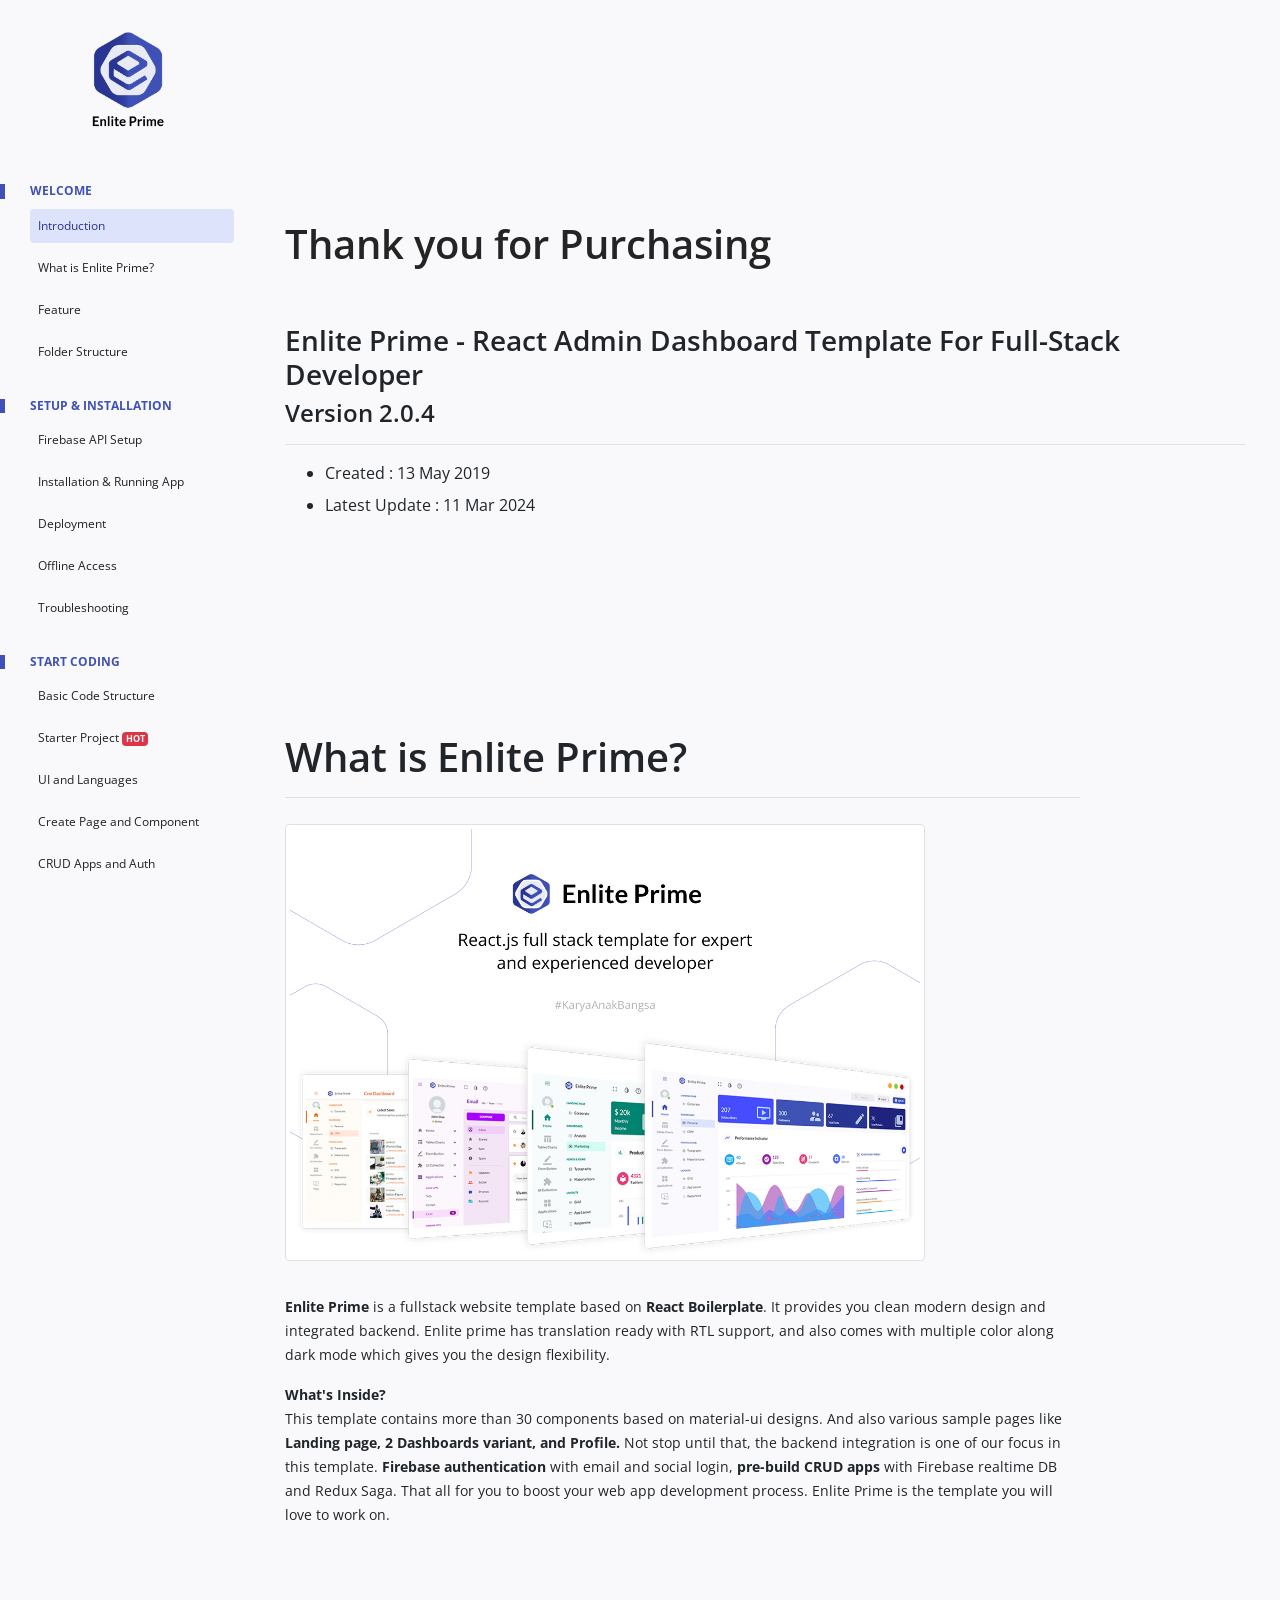
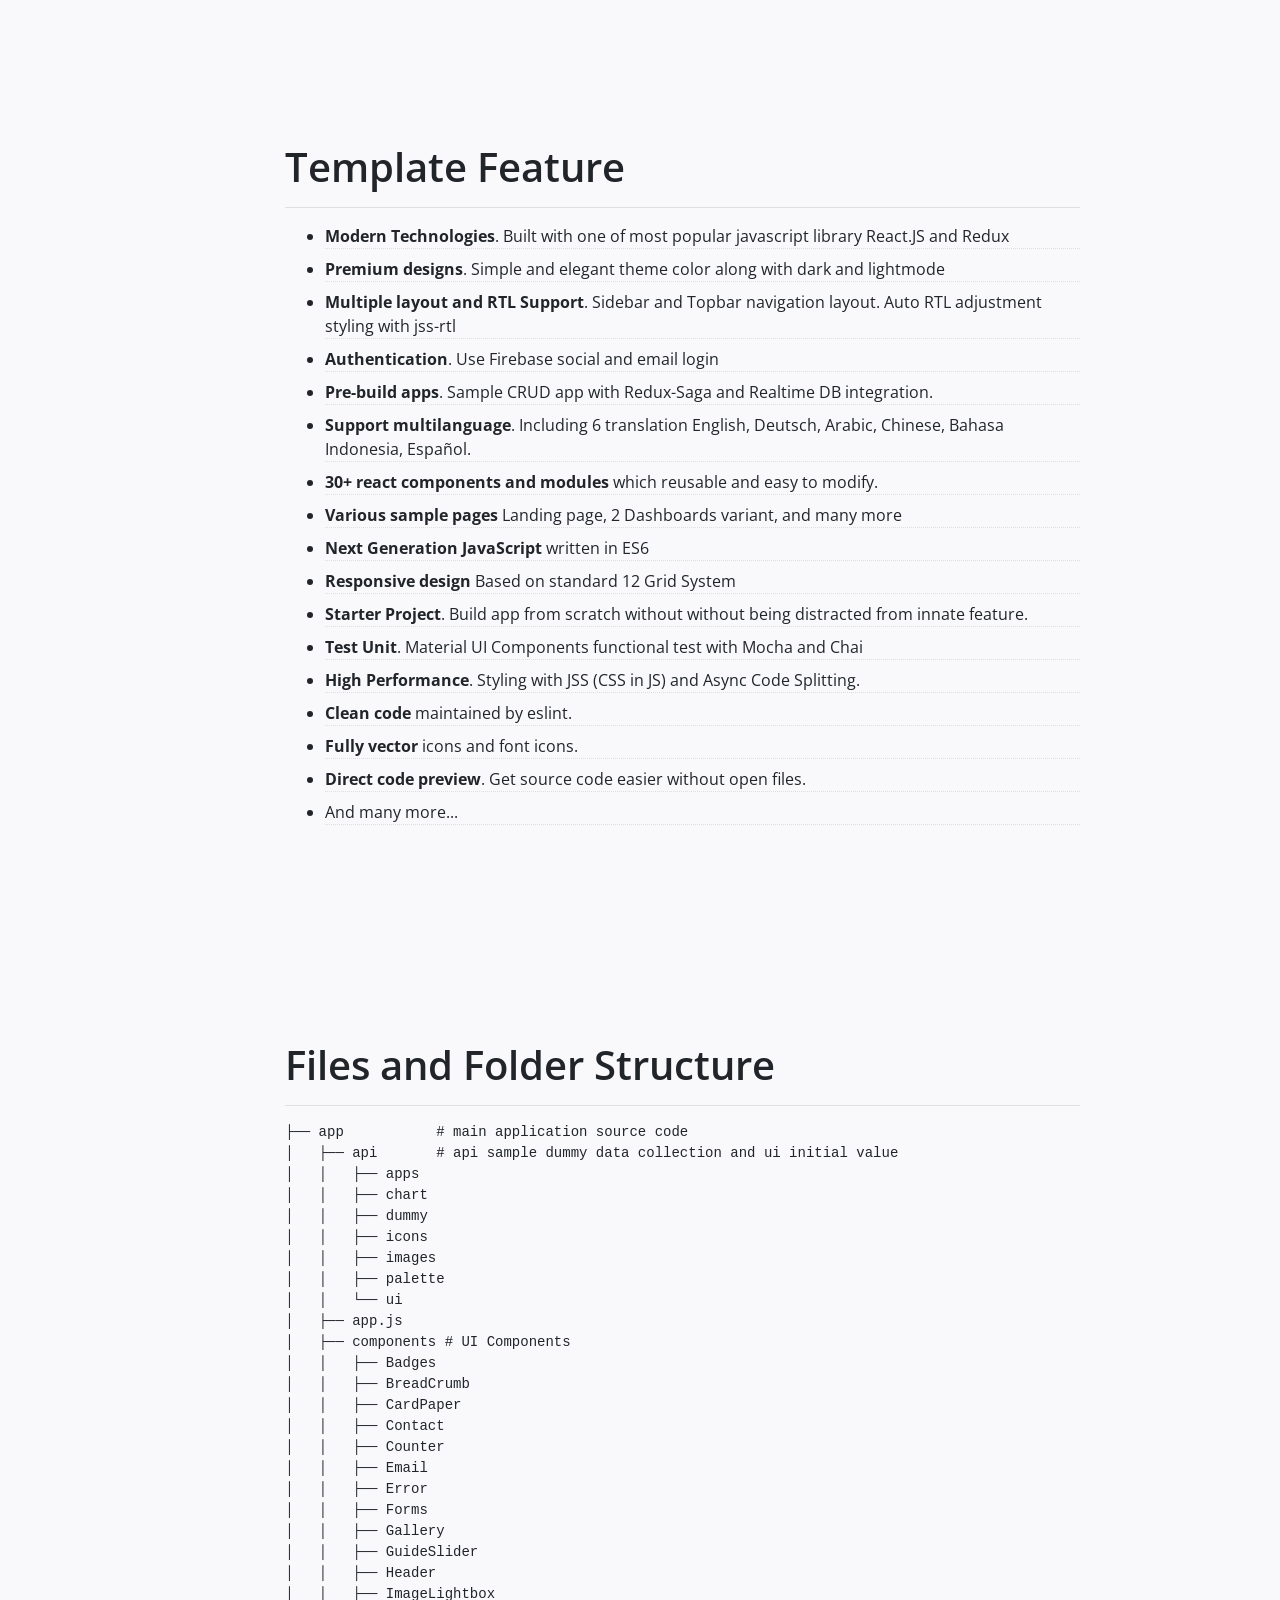
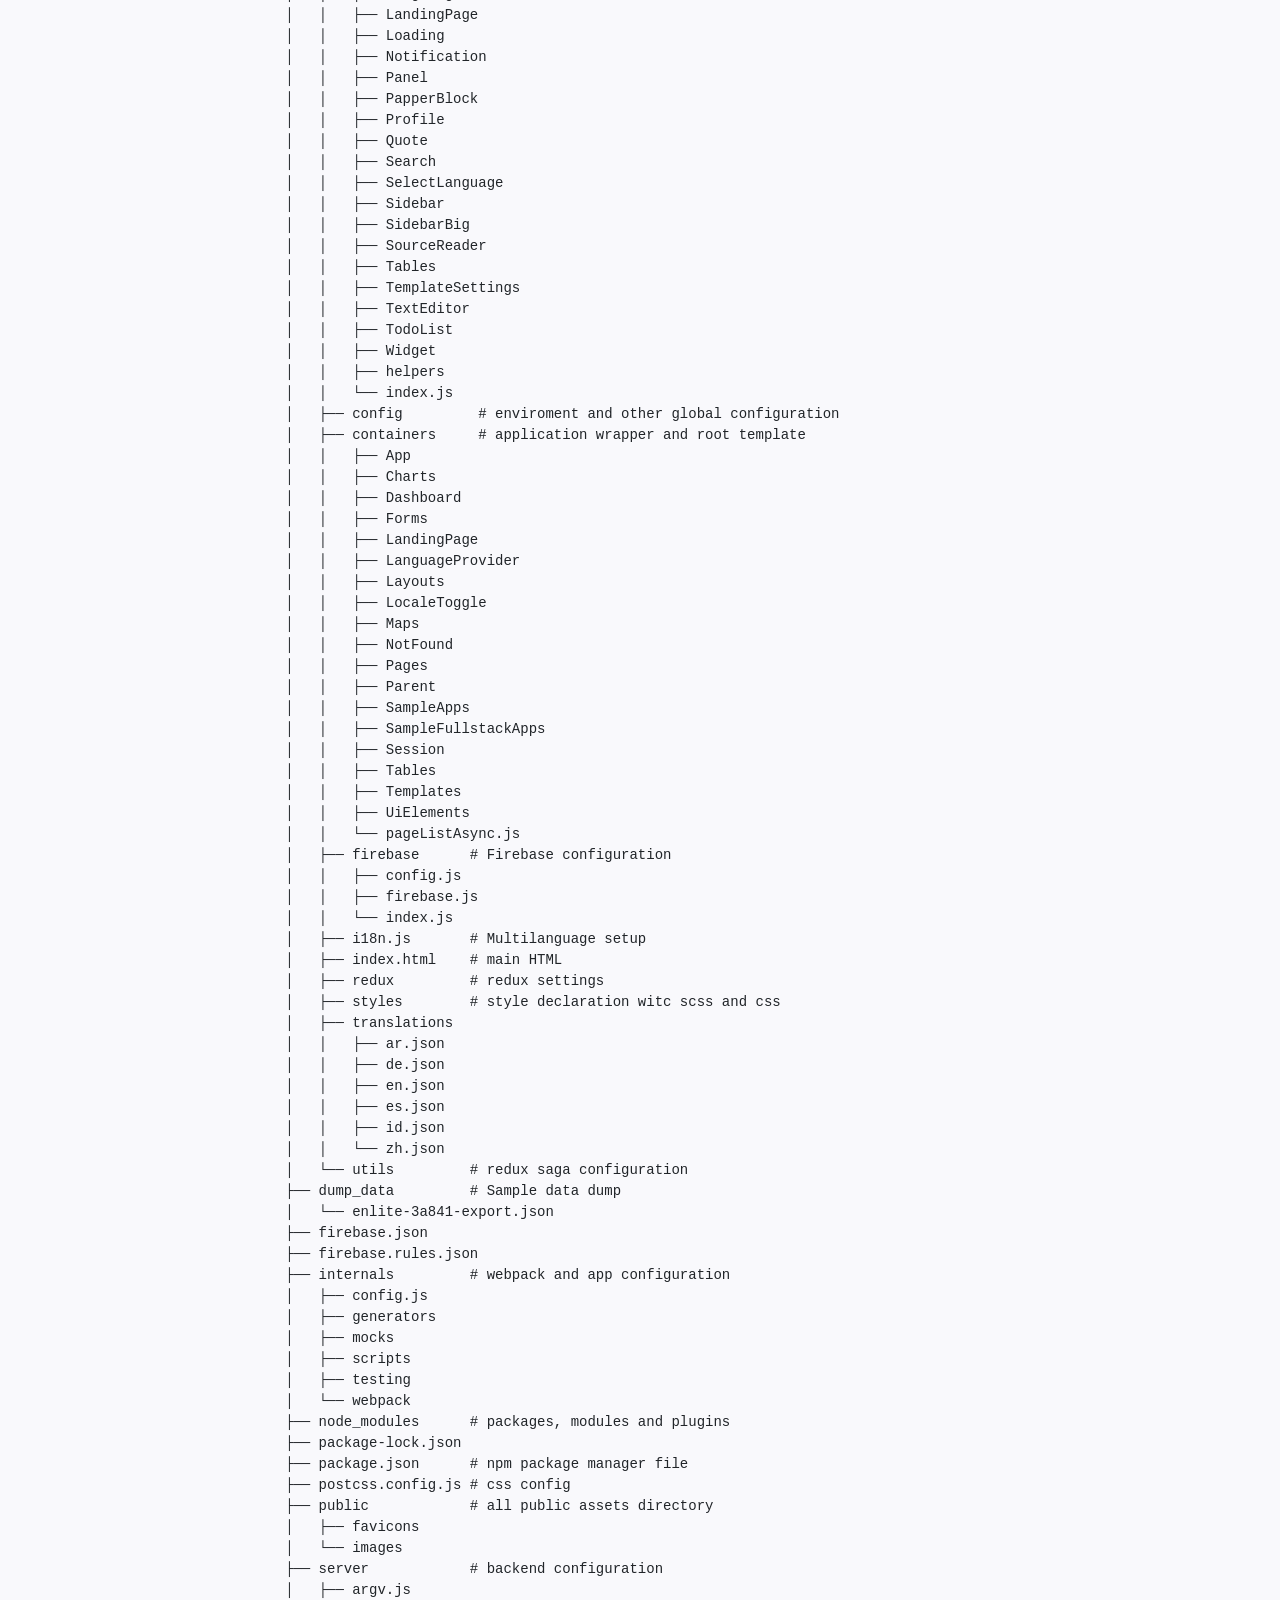
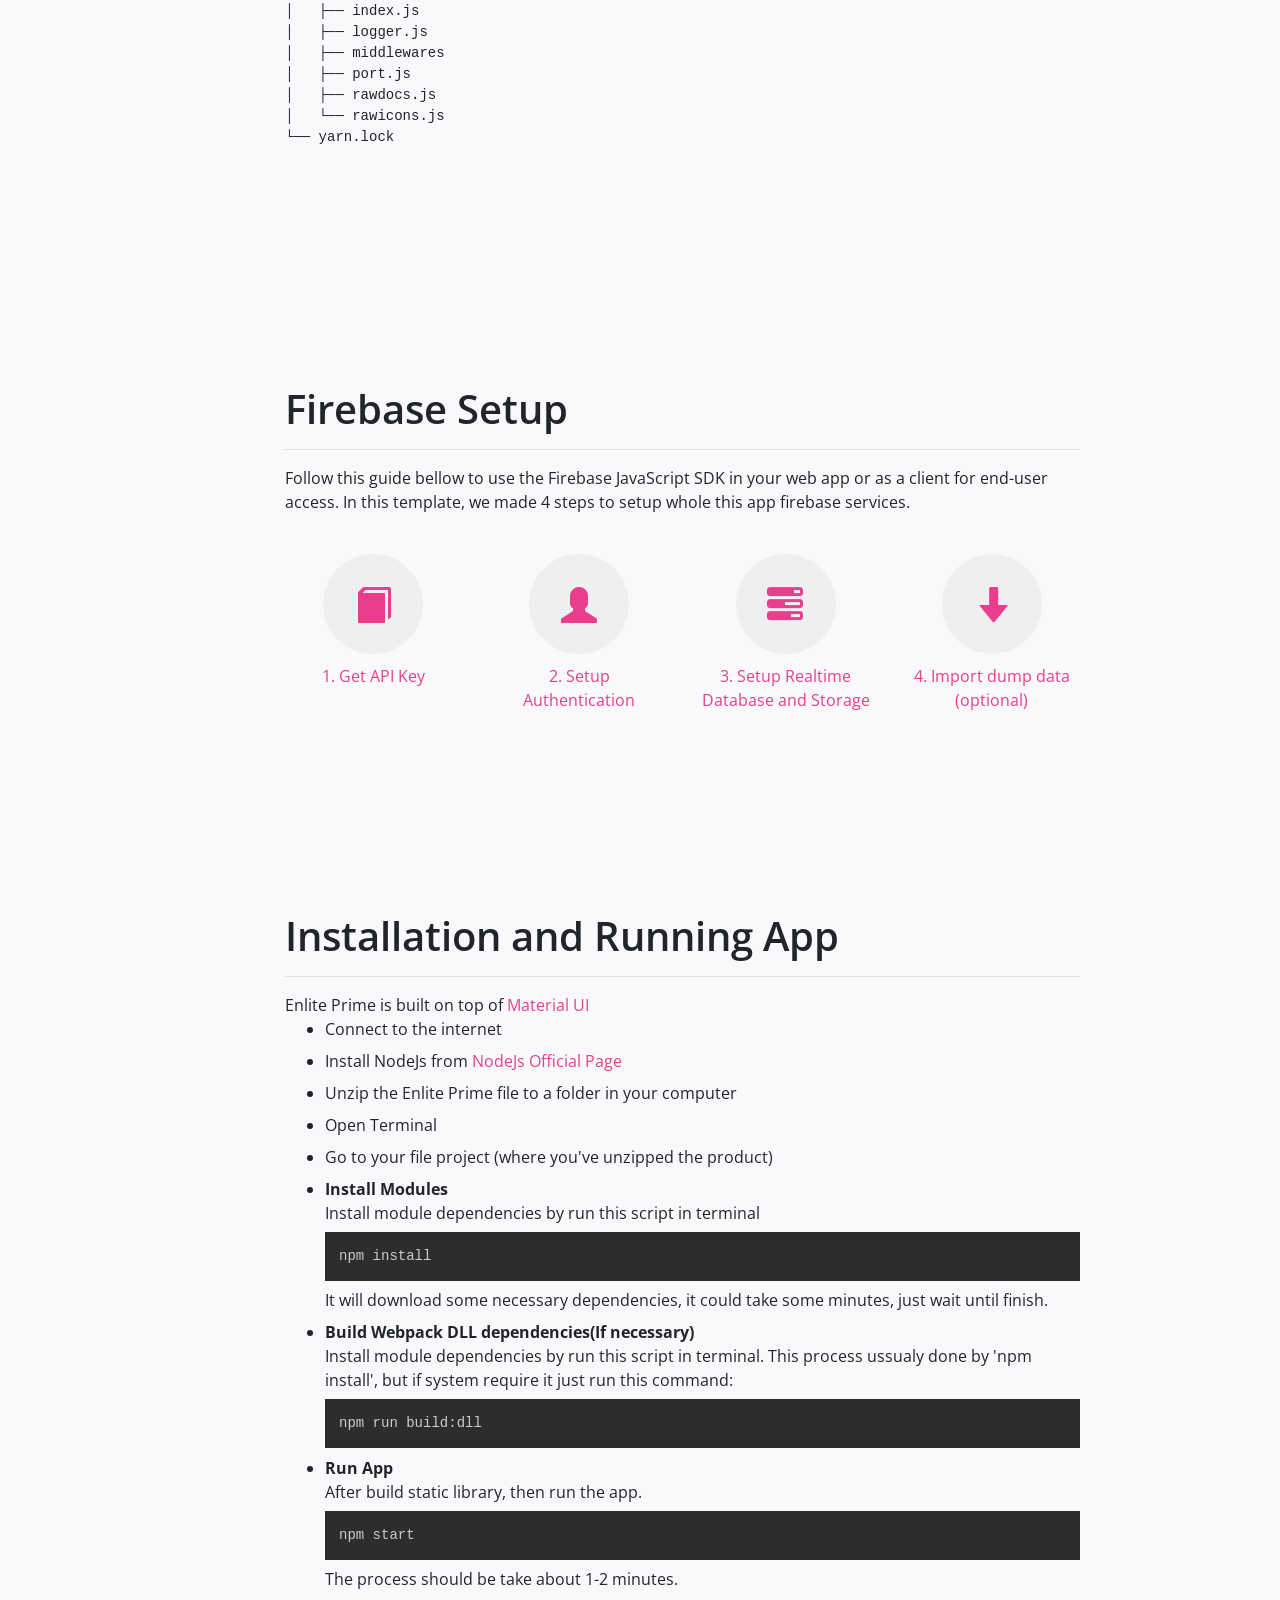
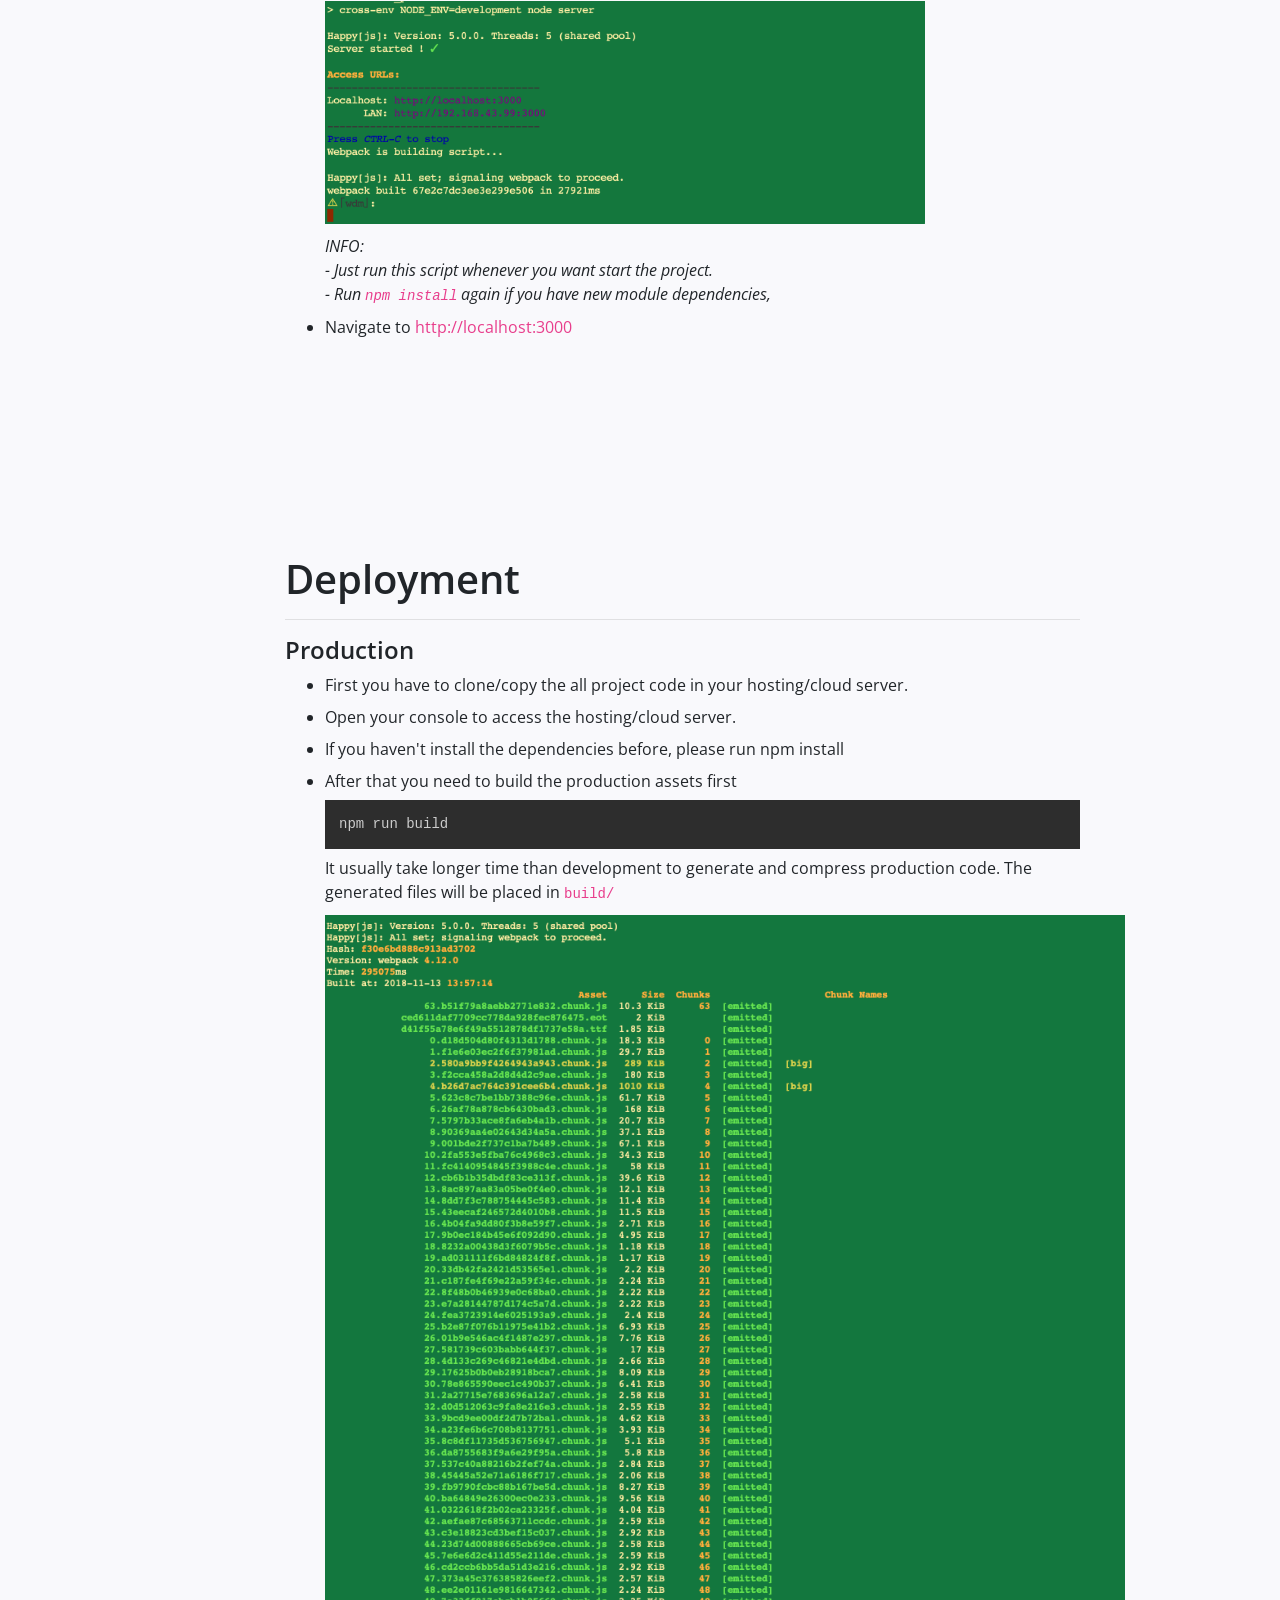
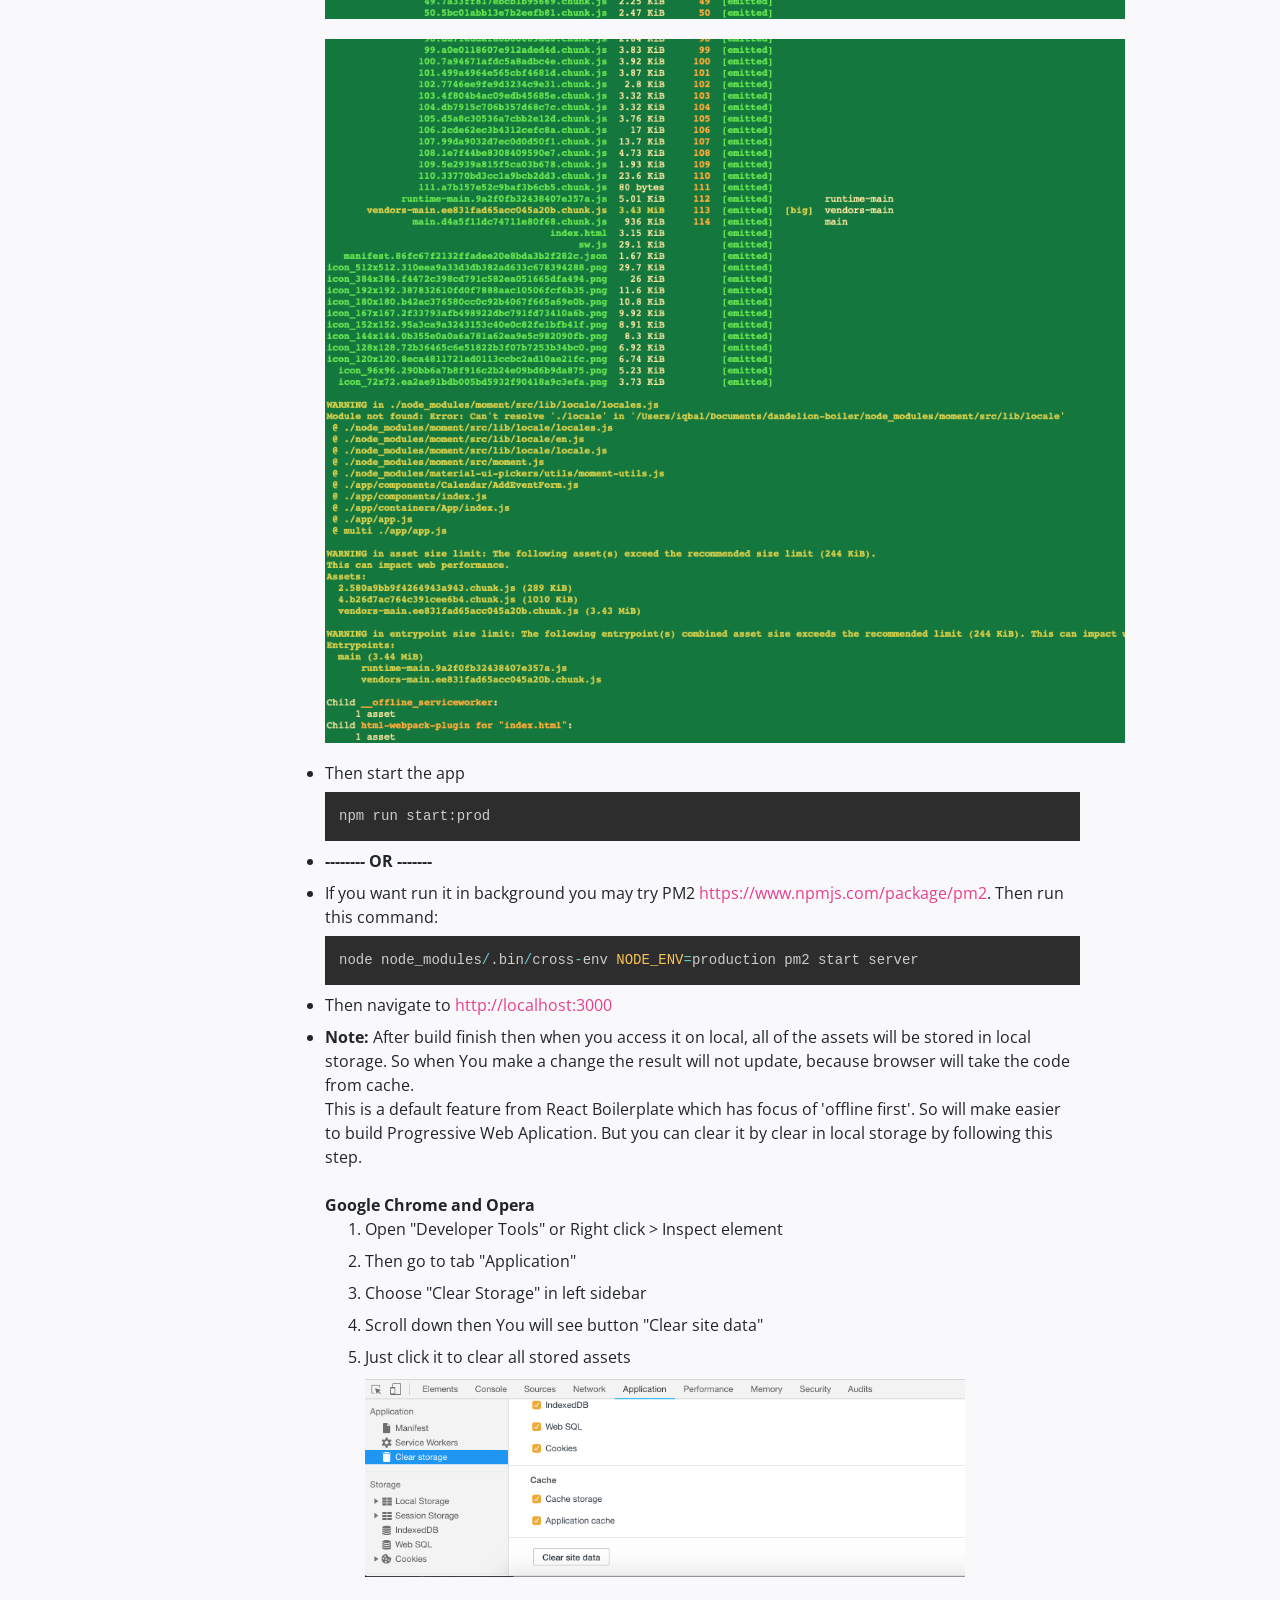
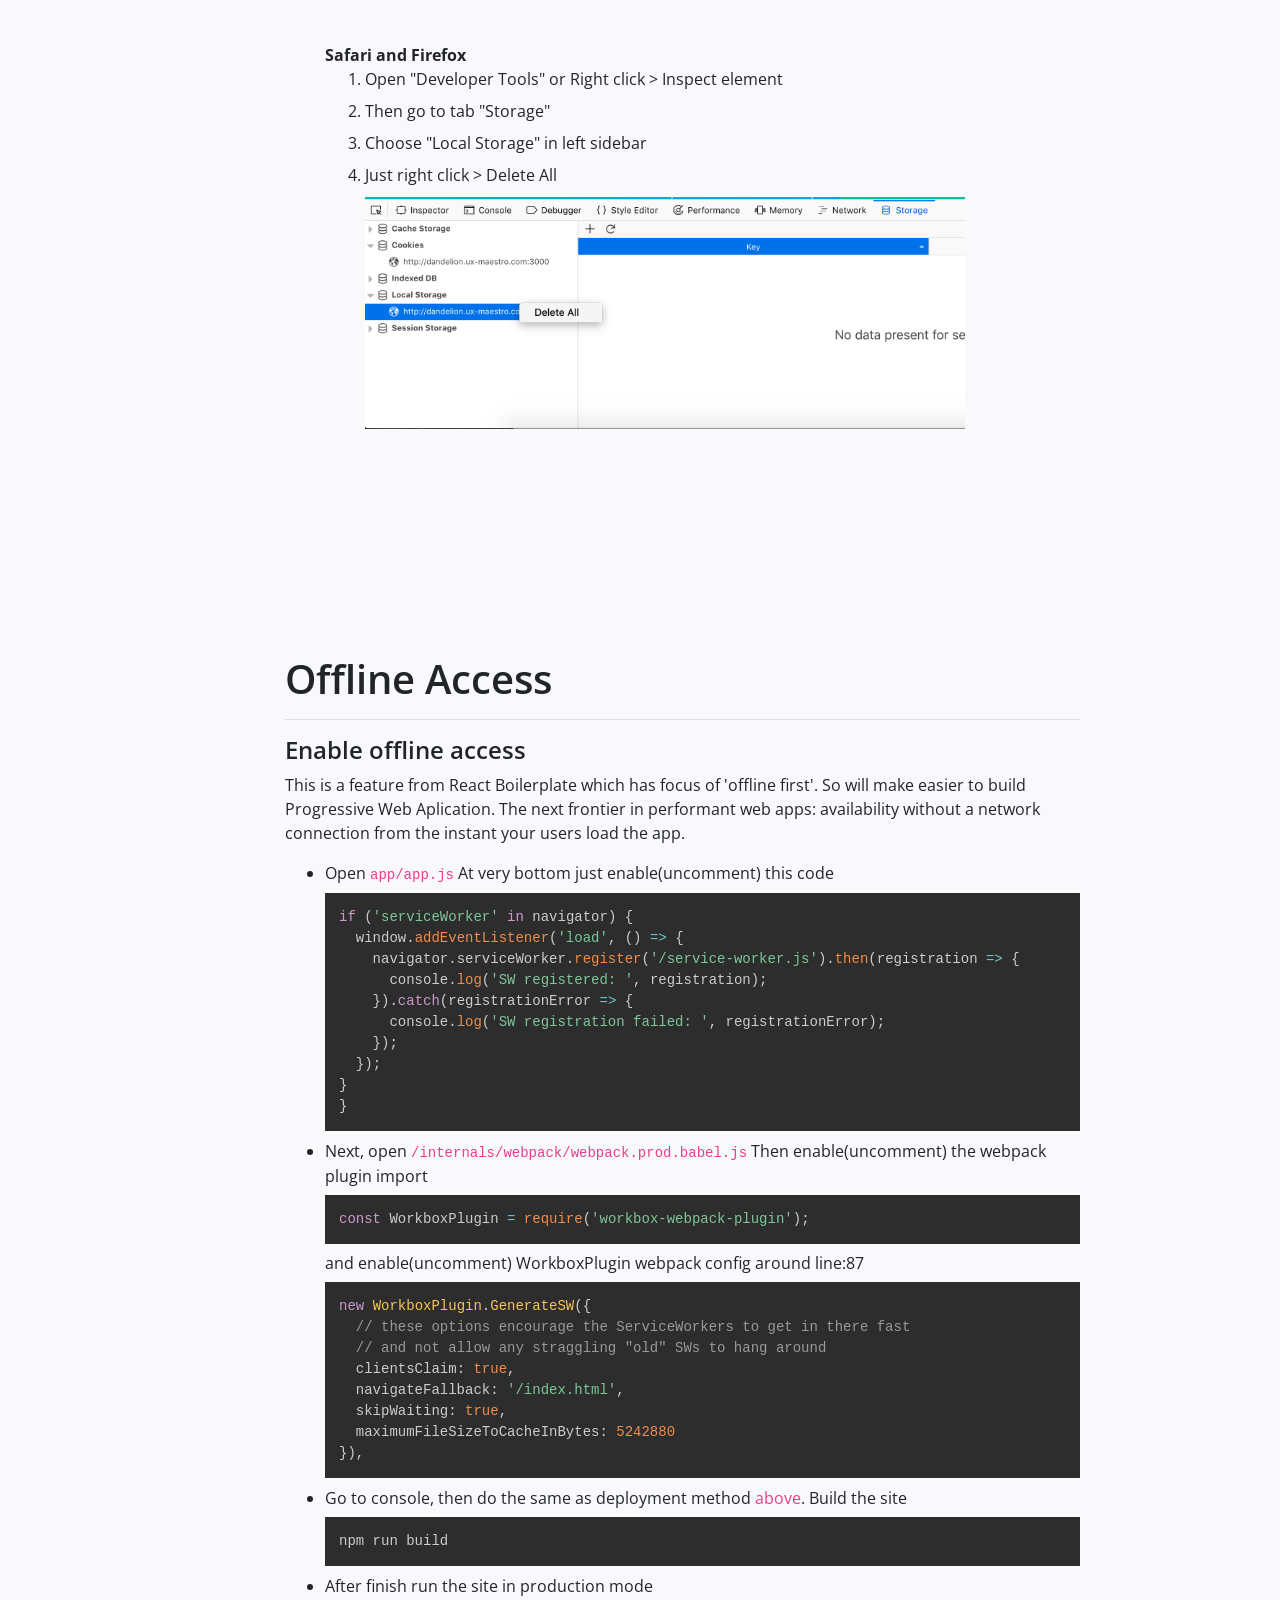
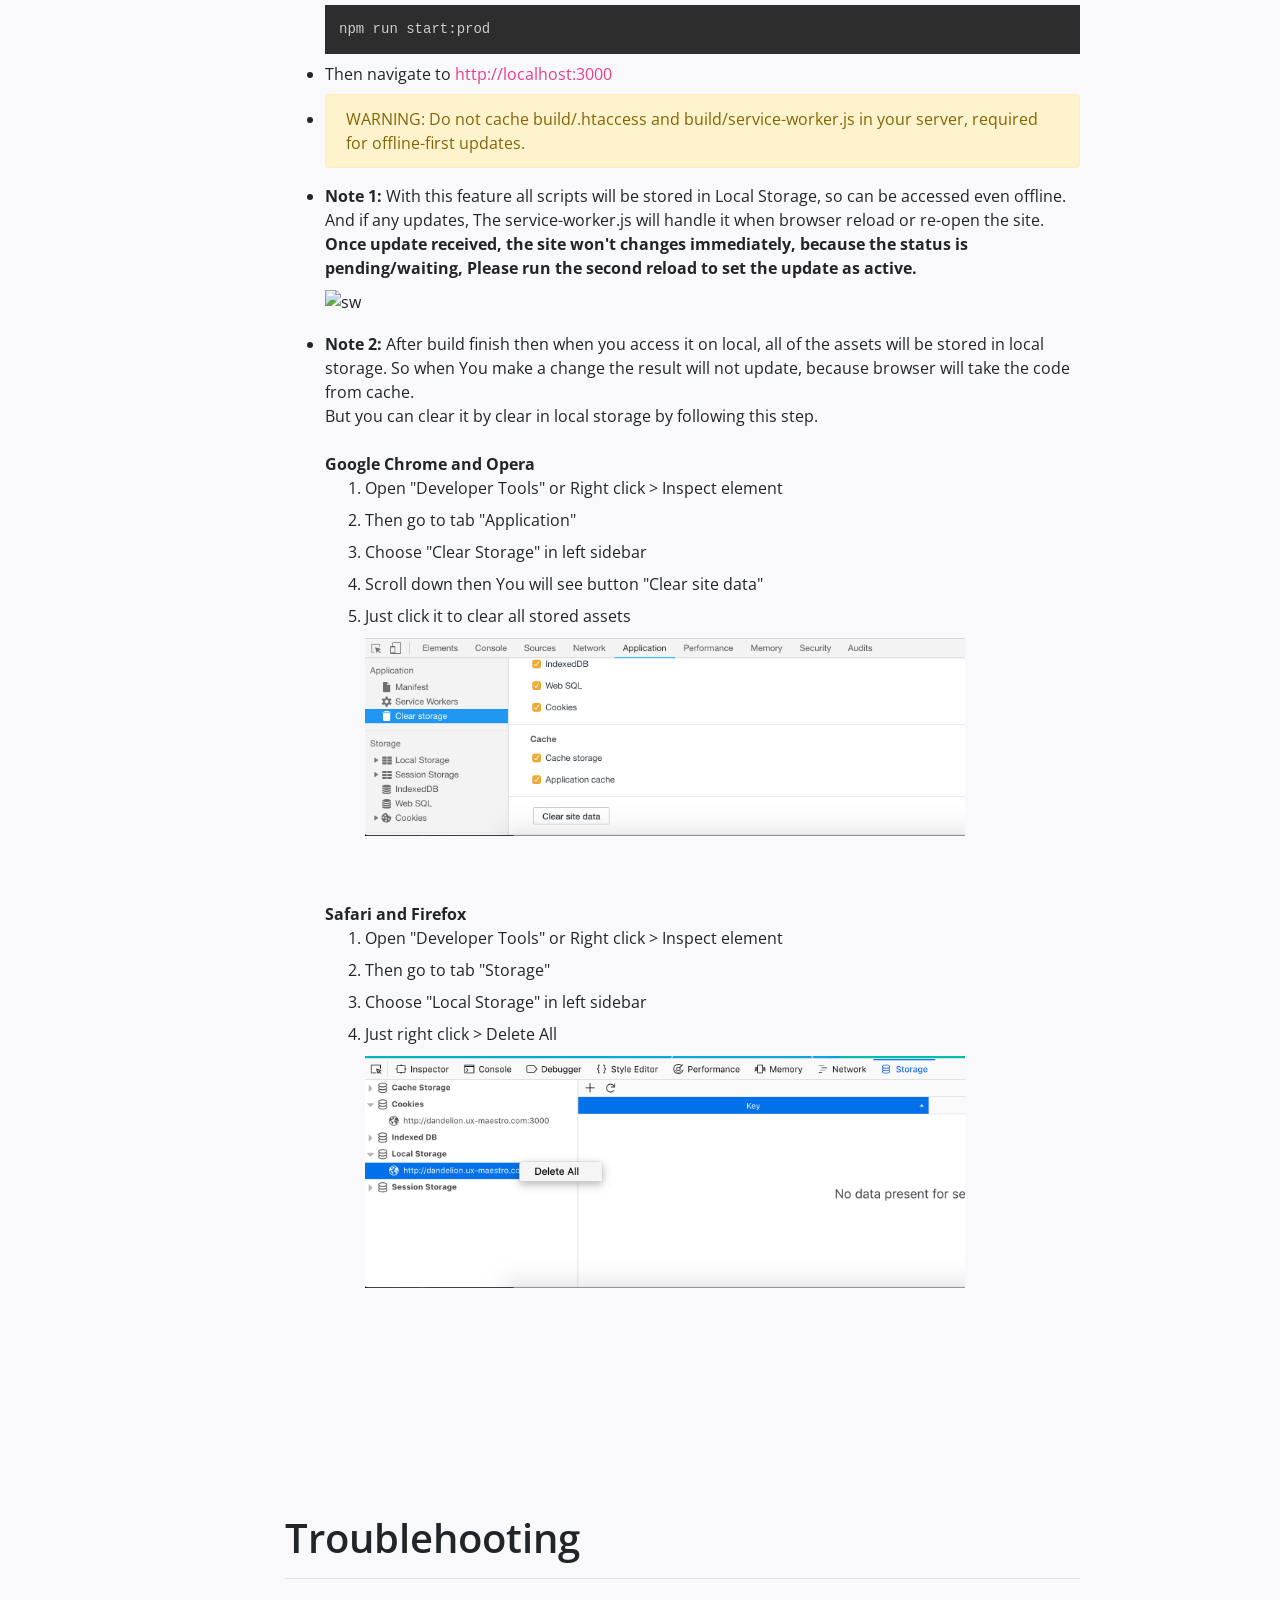
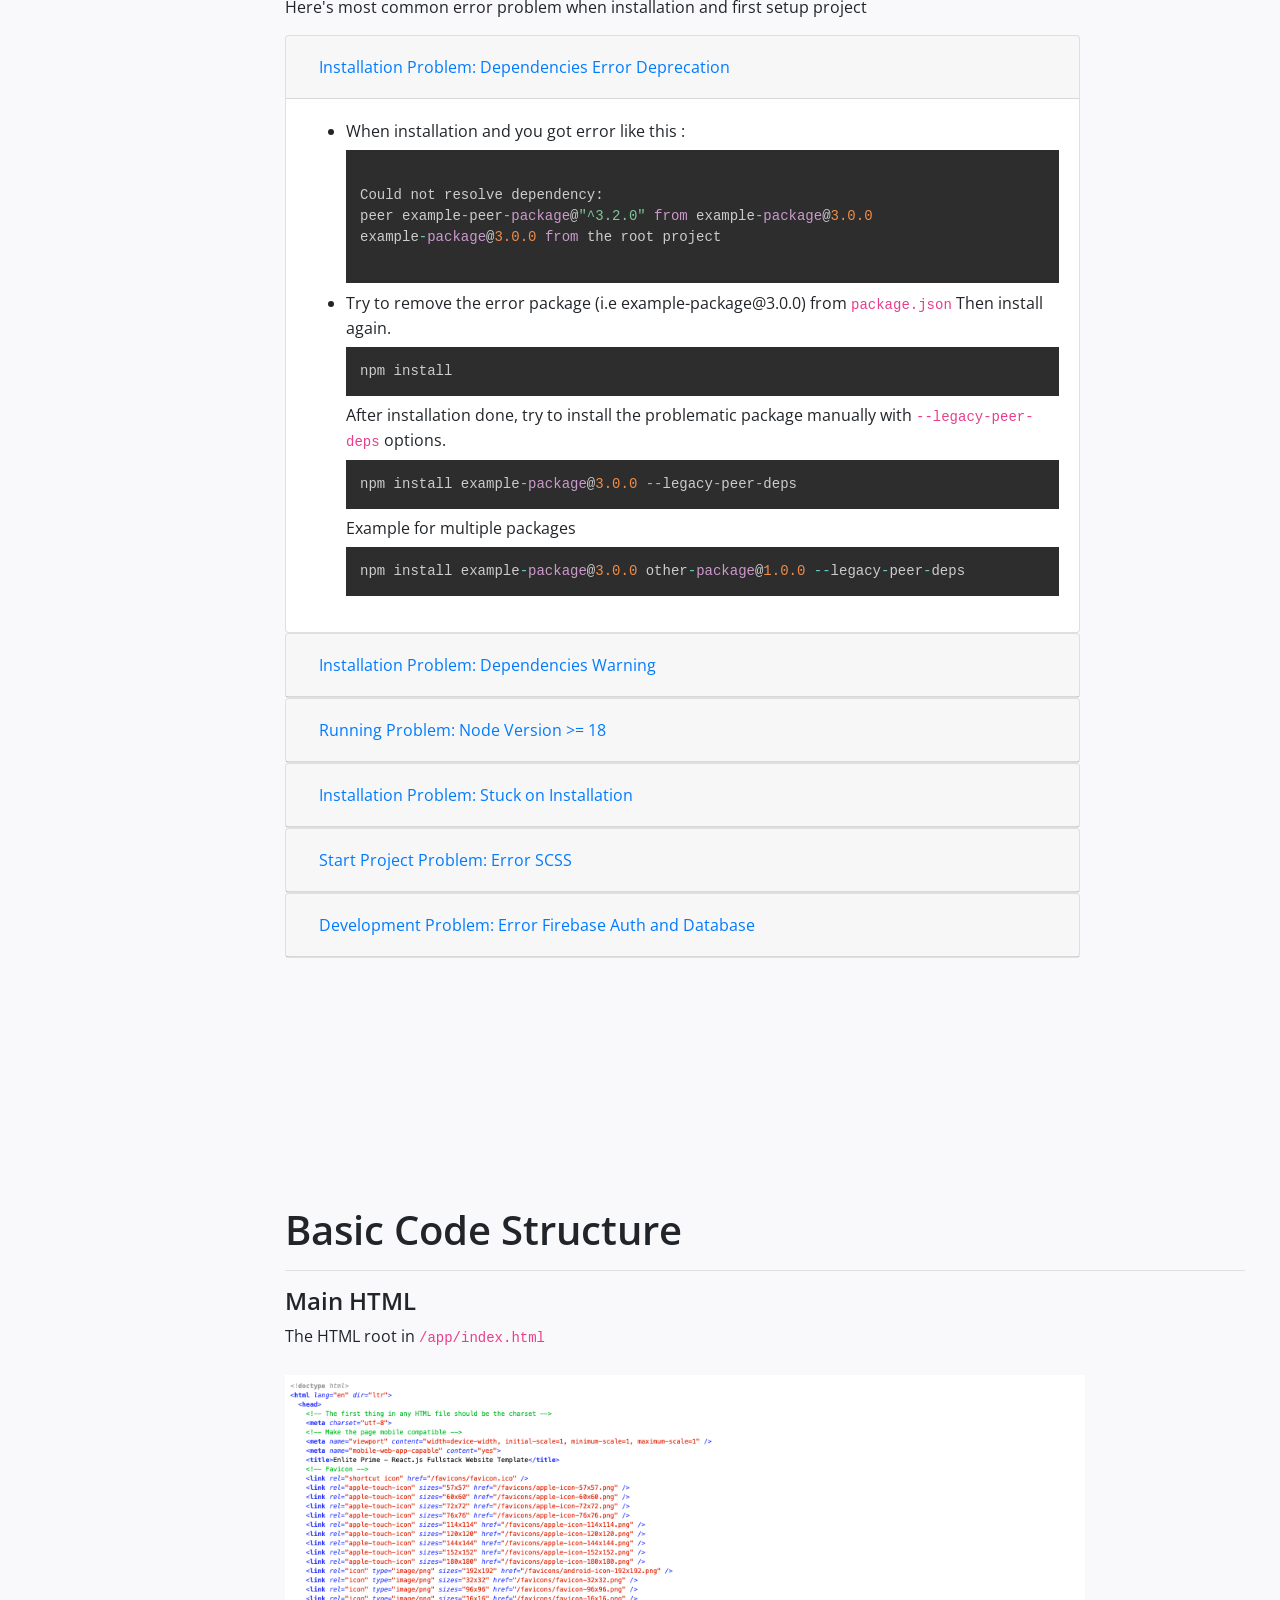
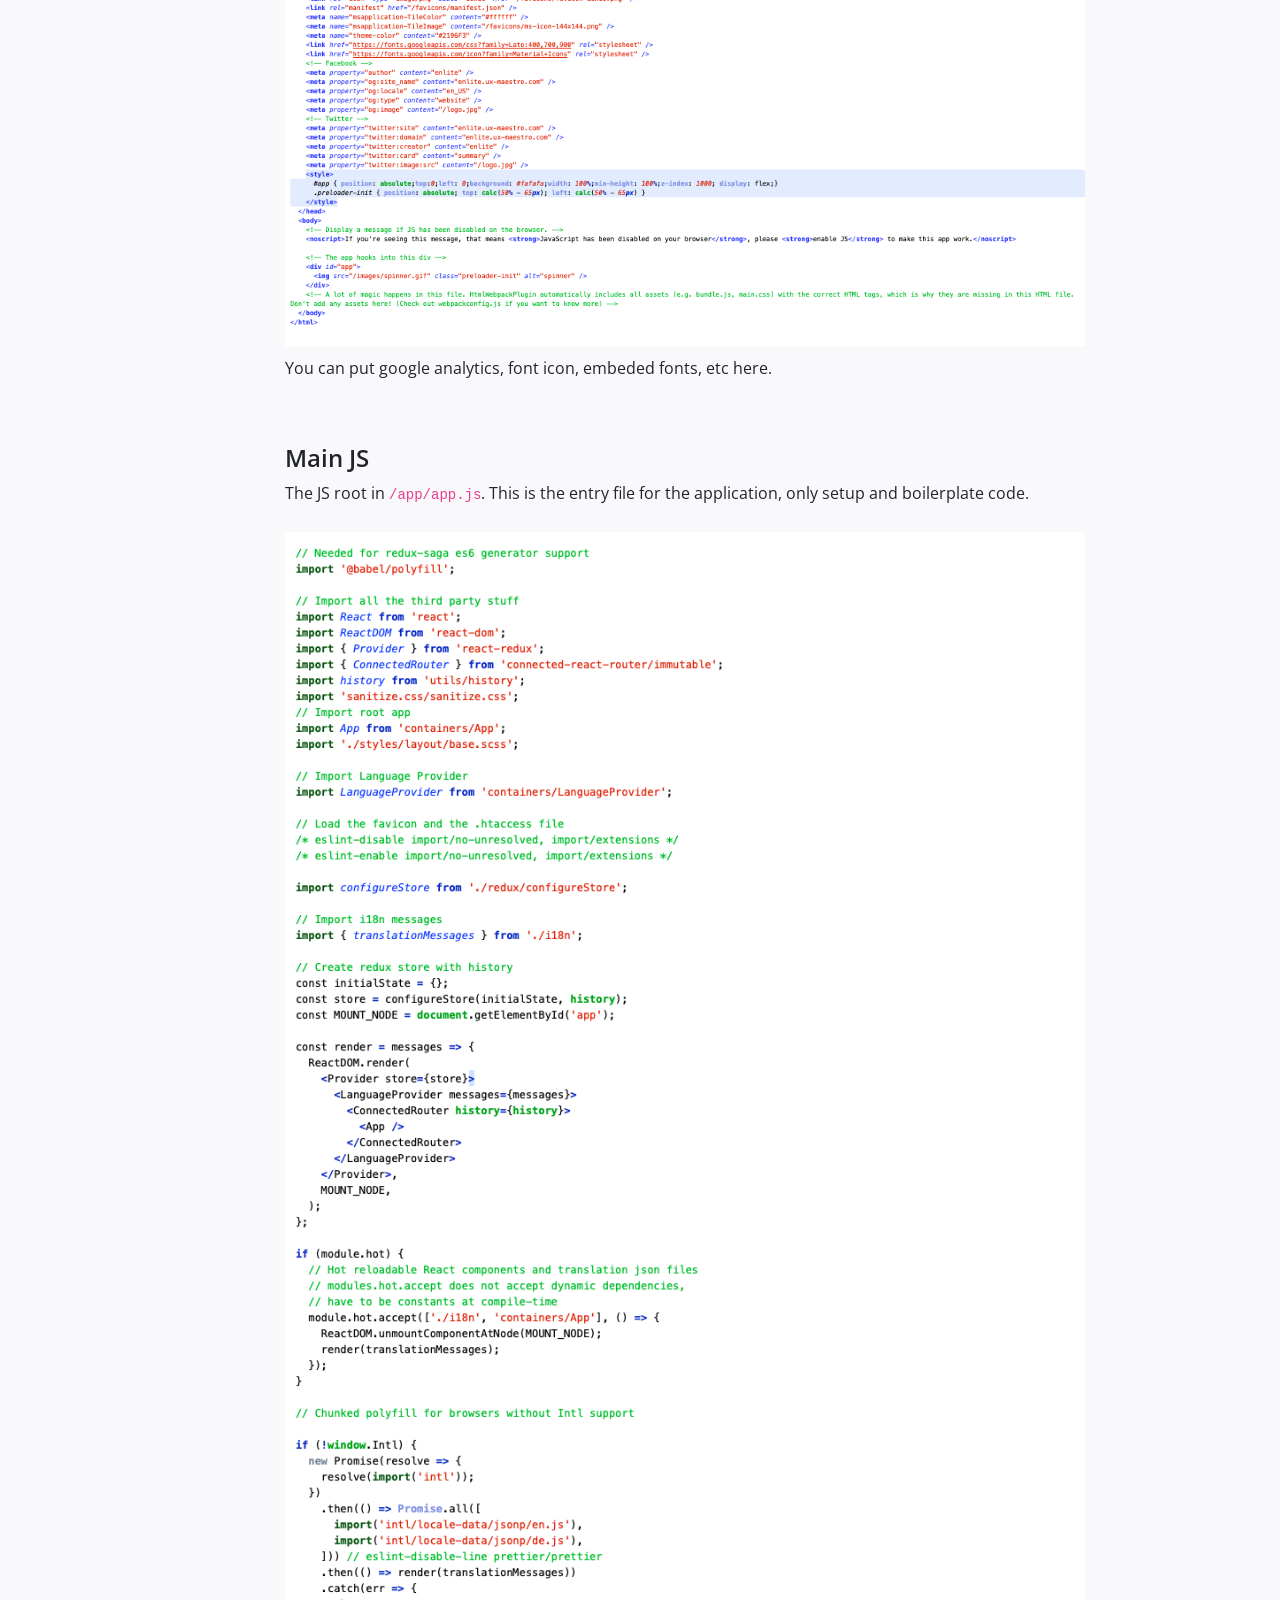
==== commit e81cf3f6: "change log" ====
--- a/index.html
+++ b/index.html
@@ -127,14 +127,14 @@
                         <h1 class="title">Thank you for Purchasing </h1>
                         <br /><br />
                         <h3>Enlite Prime - React Admin Dashboard Template For Full-Stack Developer</h3>
-                        <h4>Version 2.0.3</h4>
+                        <h4>Version 2.0.4</h4>
                         <hr />
                         <ul>
                             <li>
                                 Created : 13 May 2019
                             </li>
                             <li>
-                                Latest Update : 18 Sep 2023
+                                Latest Update : 11 Mar 2024
                             </li>
                         </ul>
                     </div>
@@ -1696,6 +1696,31 @@
                           <thead>
                             <tr>
                               <th>
+                                  <strong>Version 2.0.4 – 11 Mar, 2024</strong>
+                              </th>
+                            </tr>
+                          </thead>
+                          <tbody>
+                            <tr>
+                              <td>
+                                Feature: Create unlimited menu level for sidebar
+                              </td>
+                            </tr>
+                            <tr>
+                              <td>
+                                File changes: <br>
+                                - app/api/ui/menu.js <br>
+                                - app/components/Sidebar/MainMenu.js <br>
+                                - app/components/Sidebar/sidebar-jss.js <br>
+                                - aapp/redux/modules/ui.js <br>
+                              </td>
+                            </tr>
+                          </tbody>
+                        </table>
+                        <table class="table table-striped log">
+                          <thead>
+                            <tr>
+                              <th>
                                   <strong>Version 2.0.3 – 17 Sep, 2023</strong>
                               </th>
                             </tr>
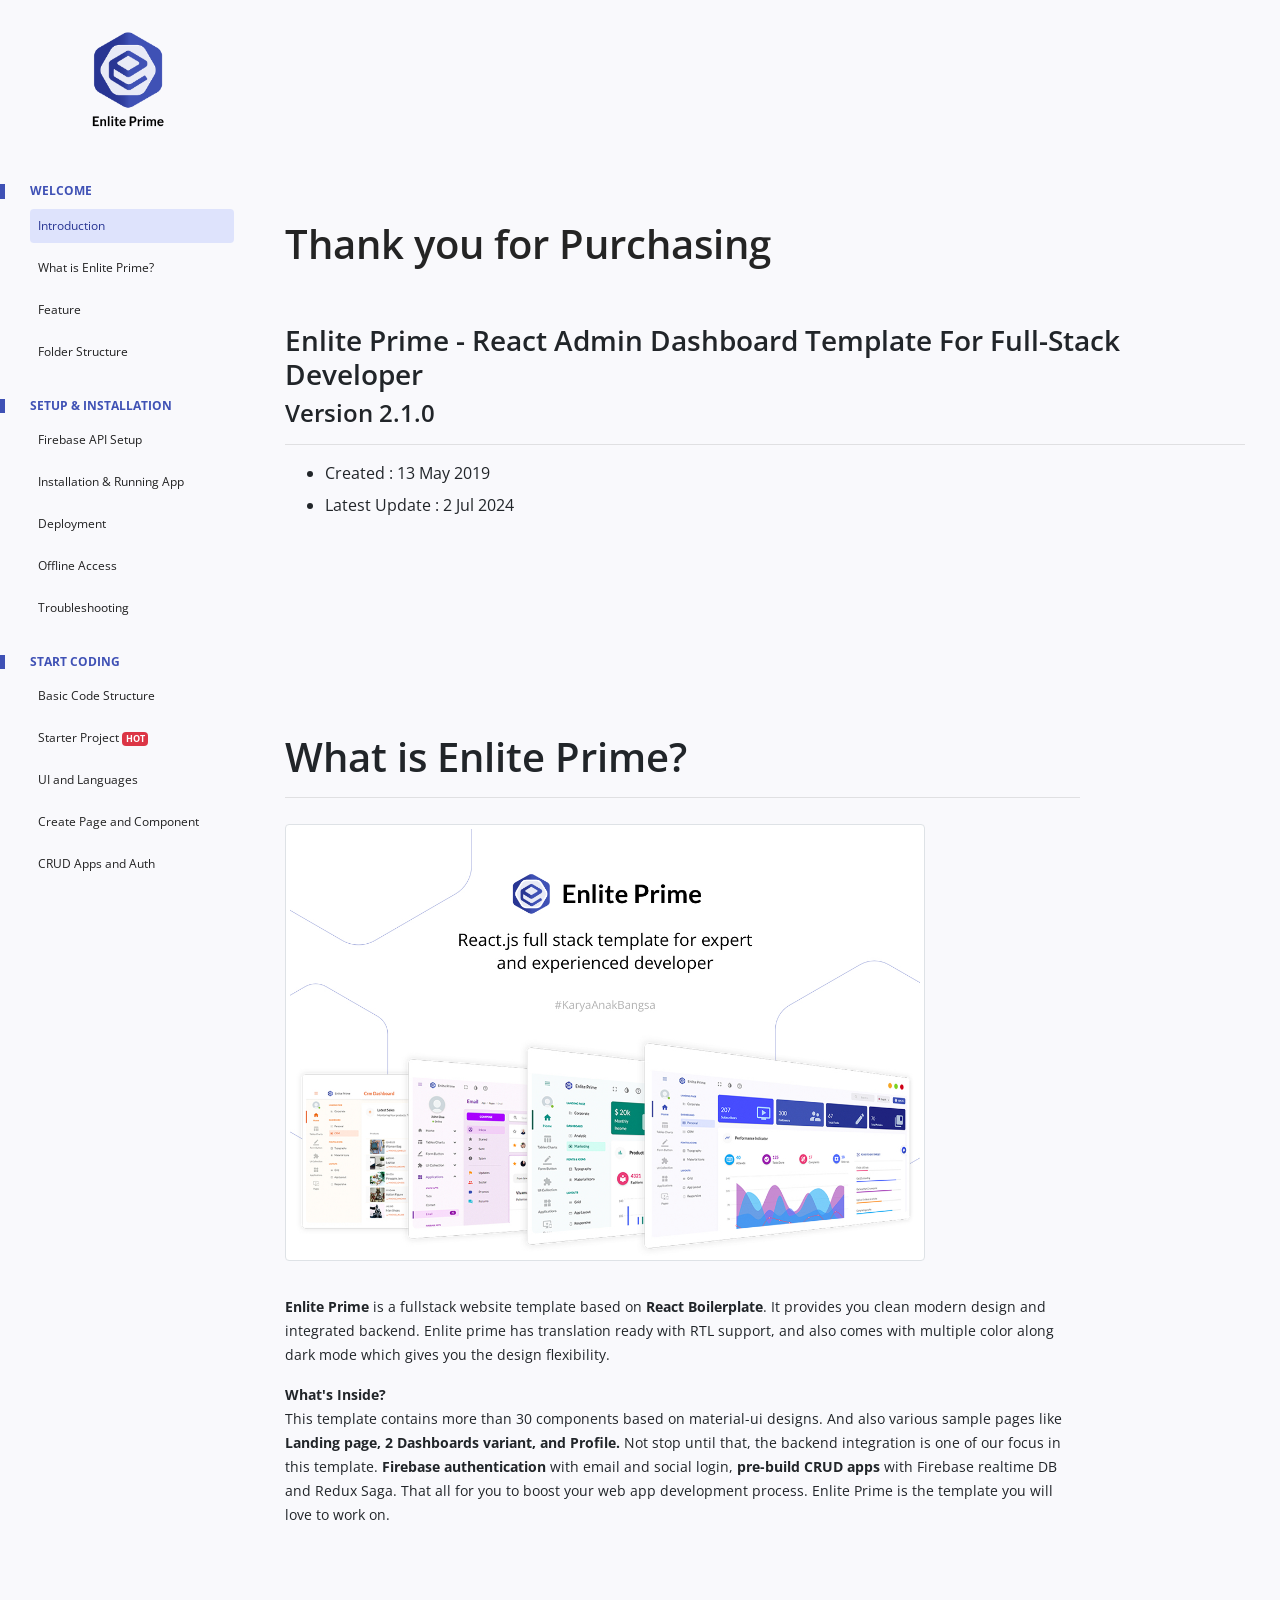
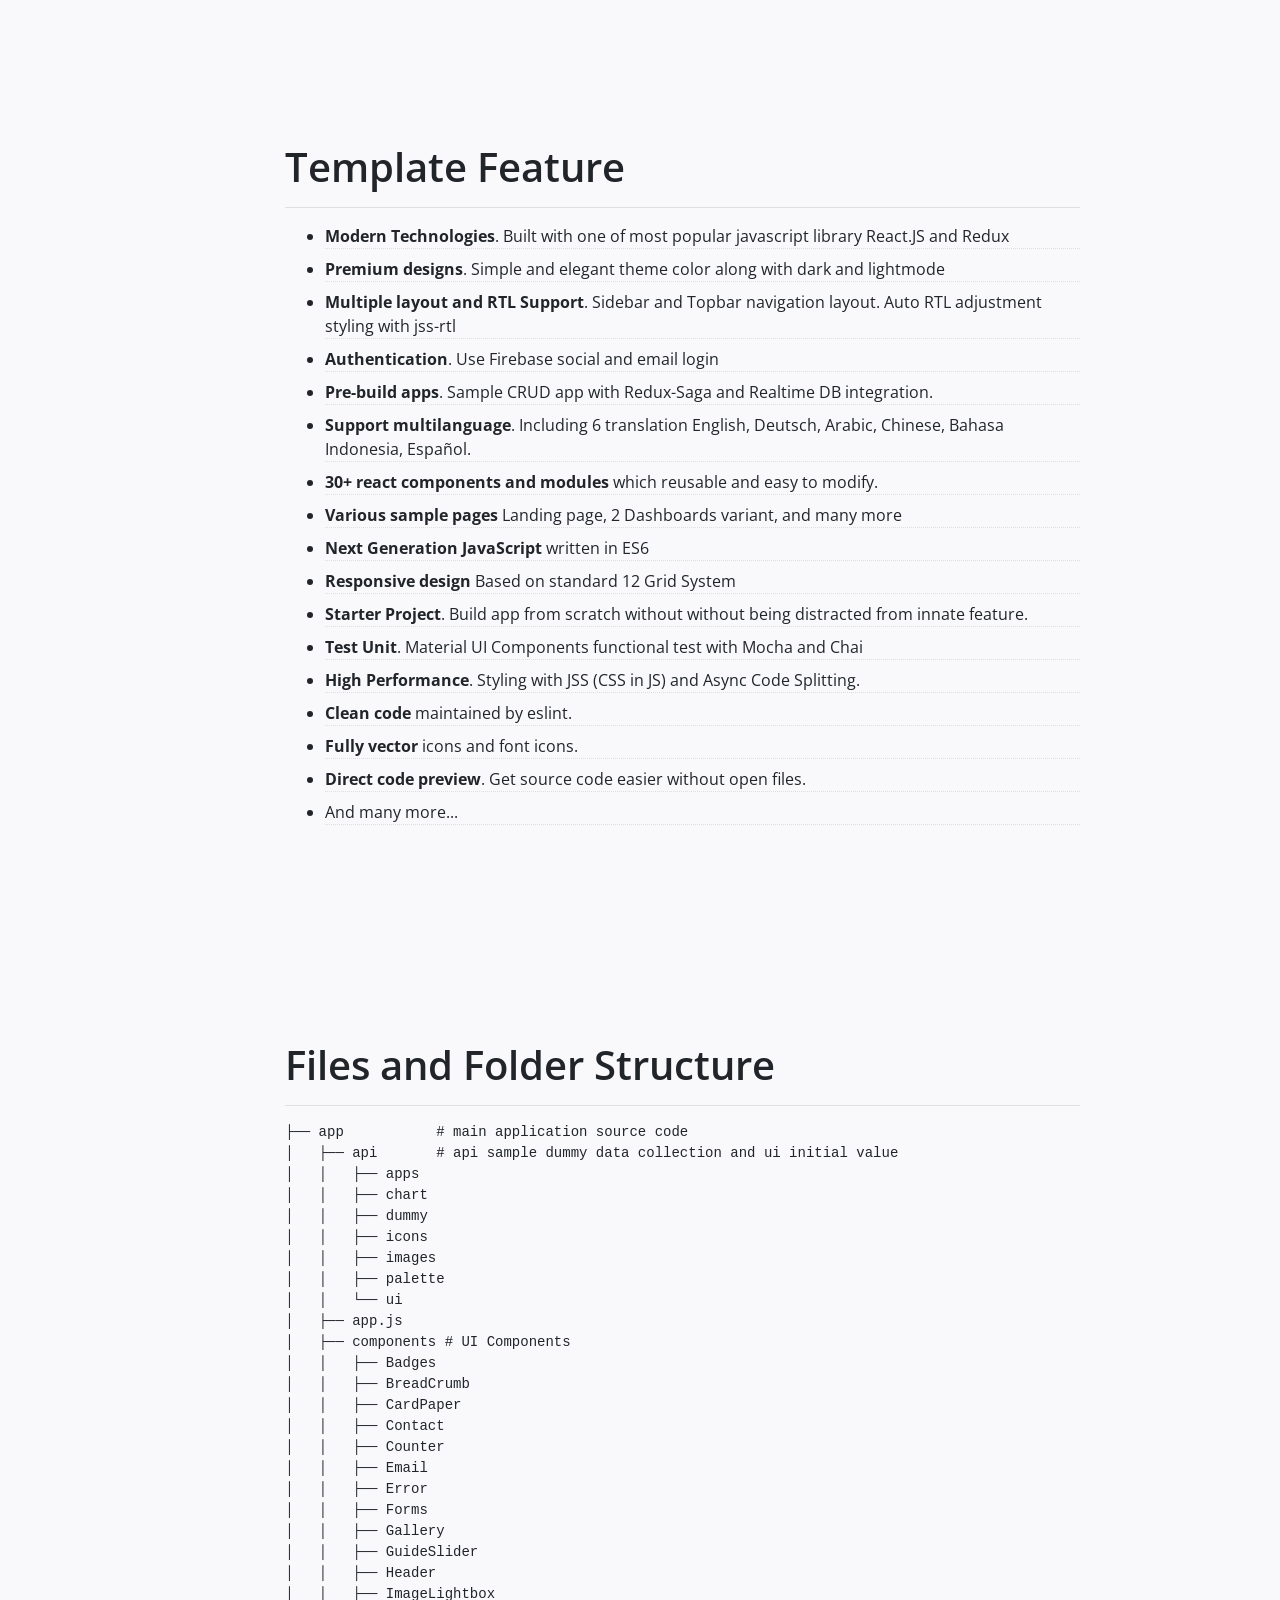
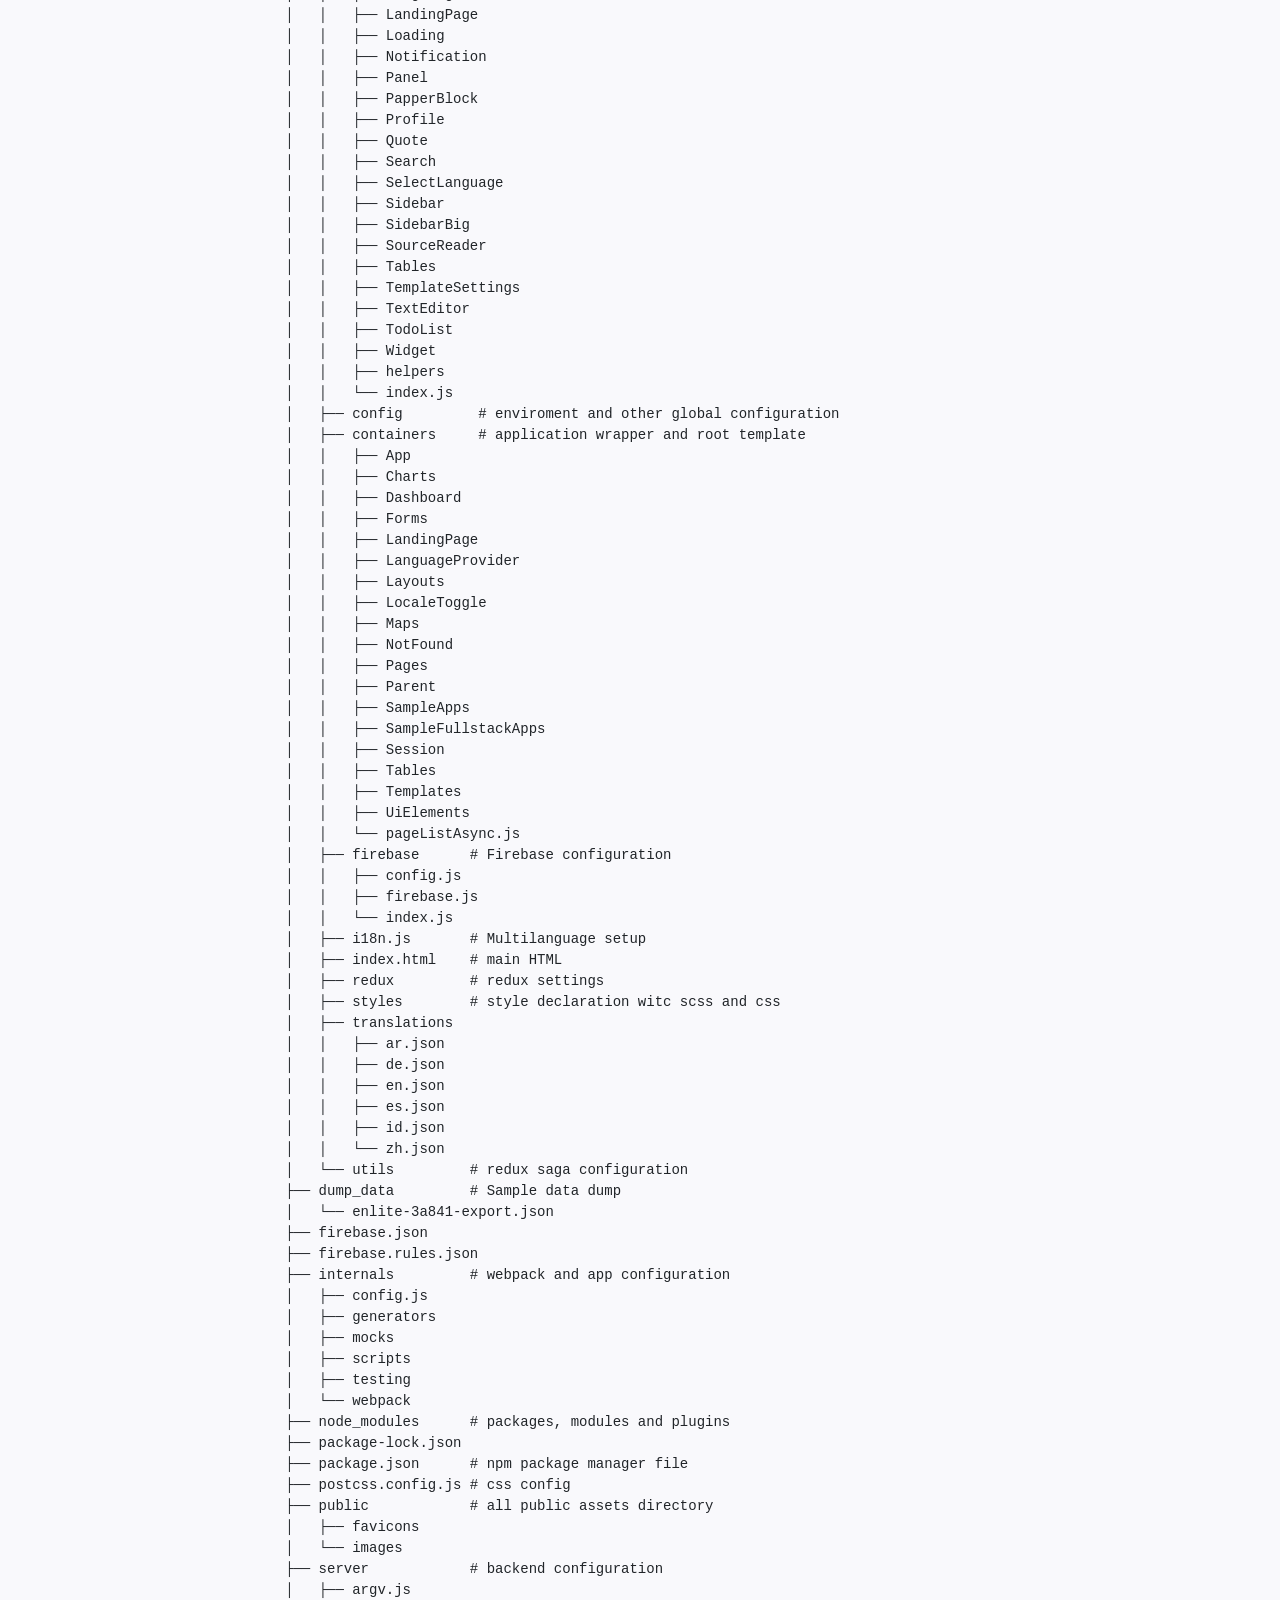
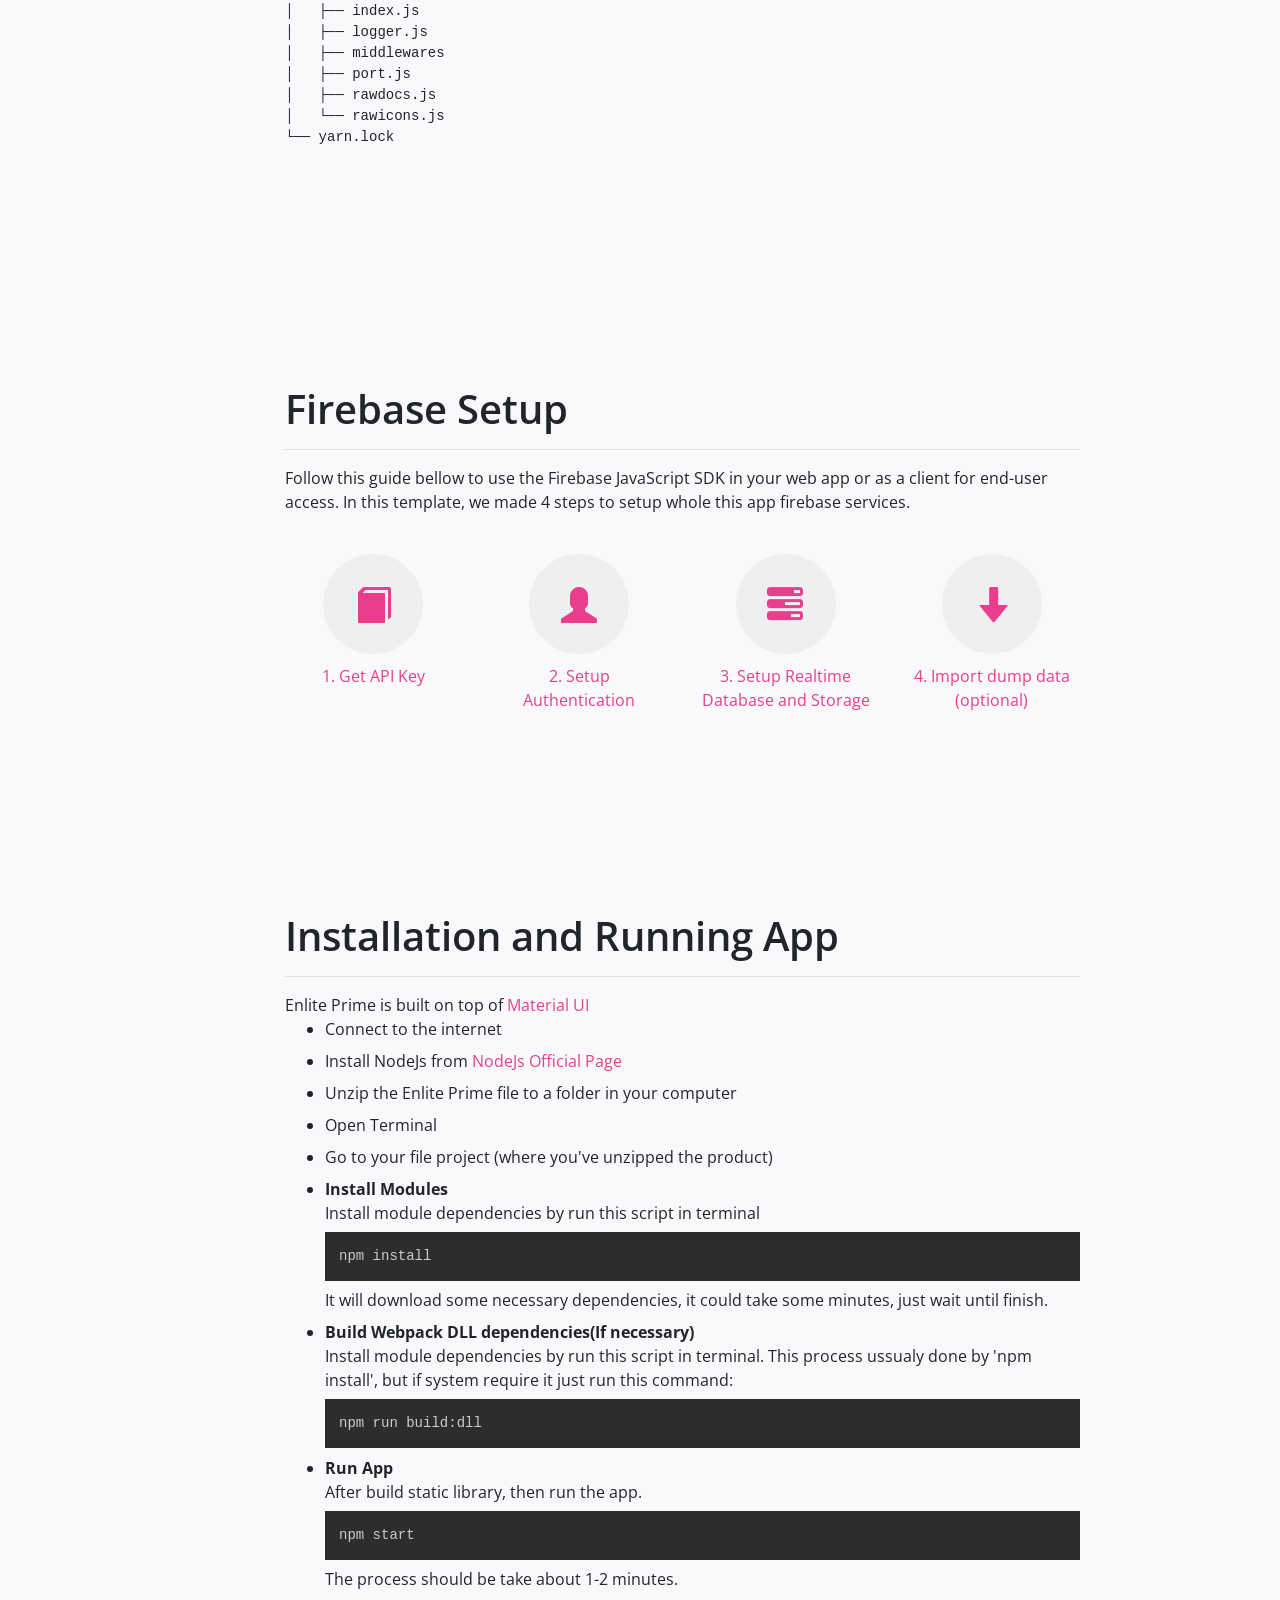
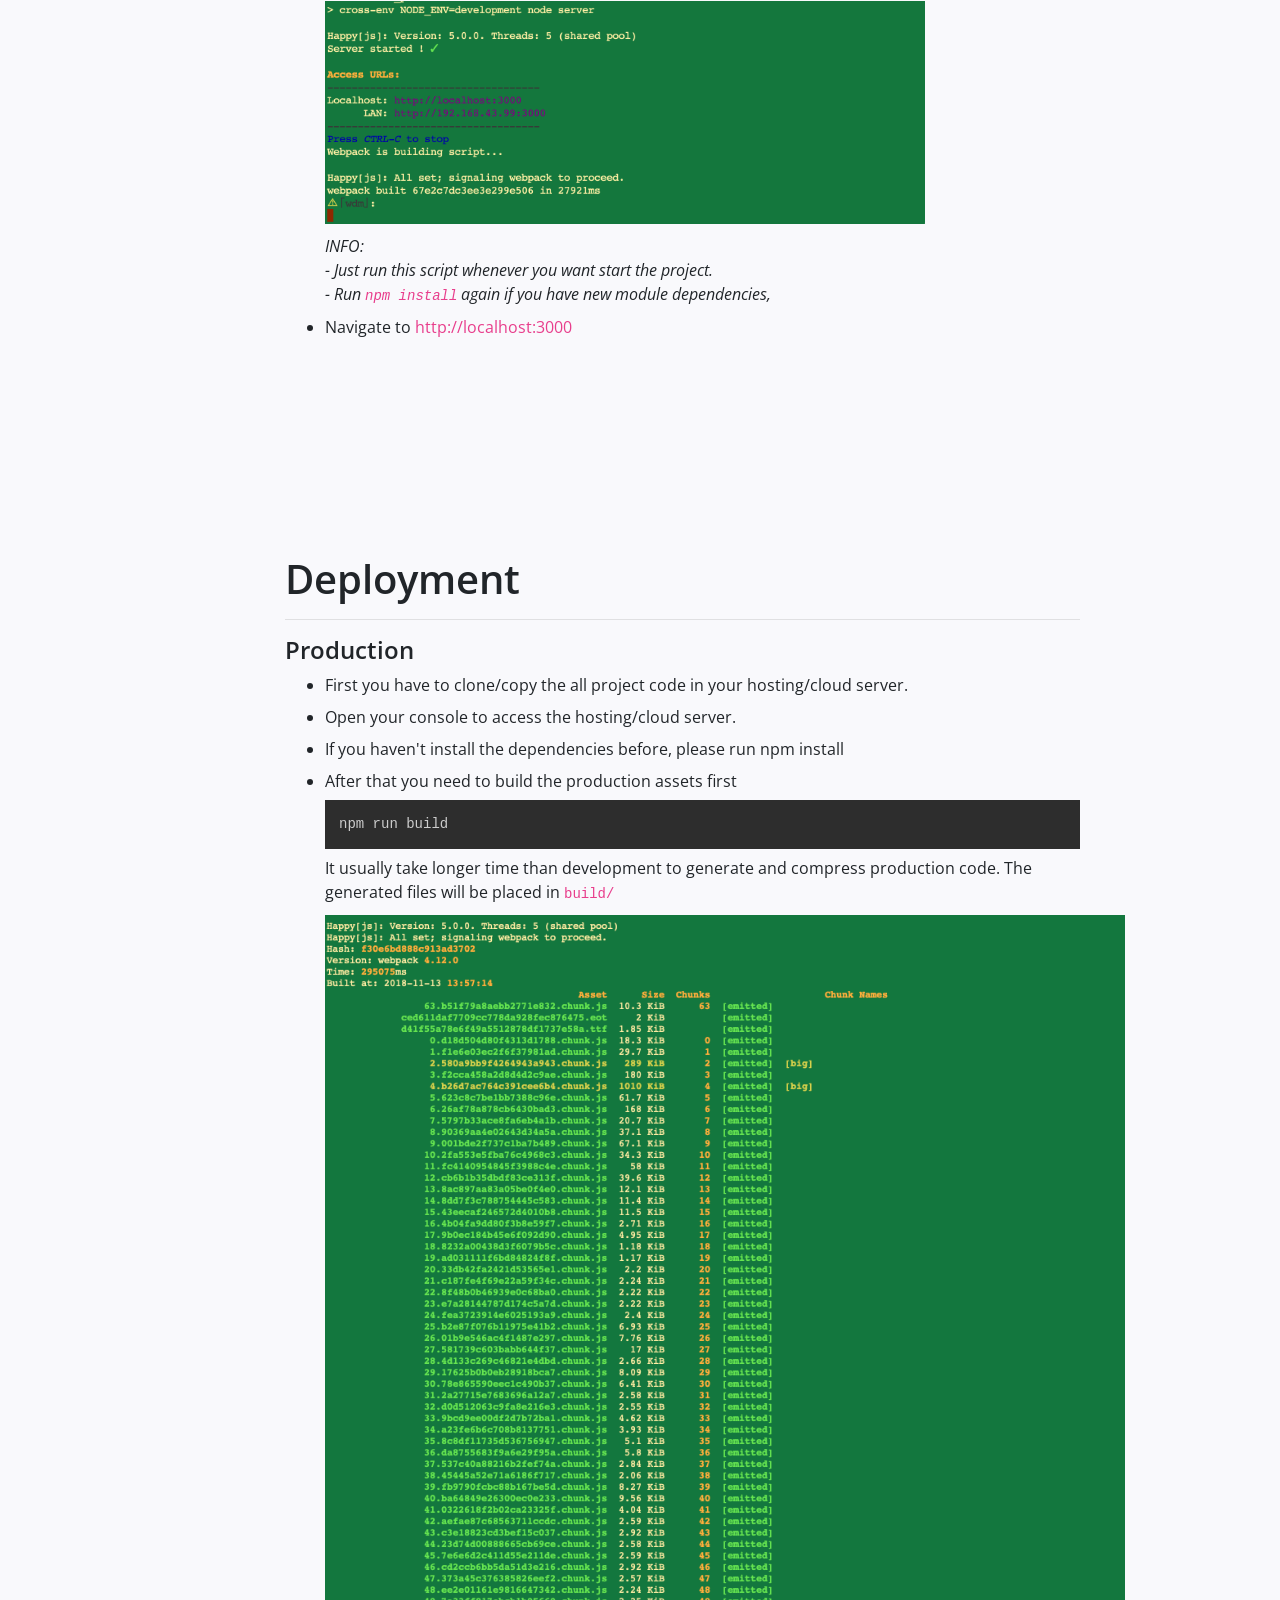
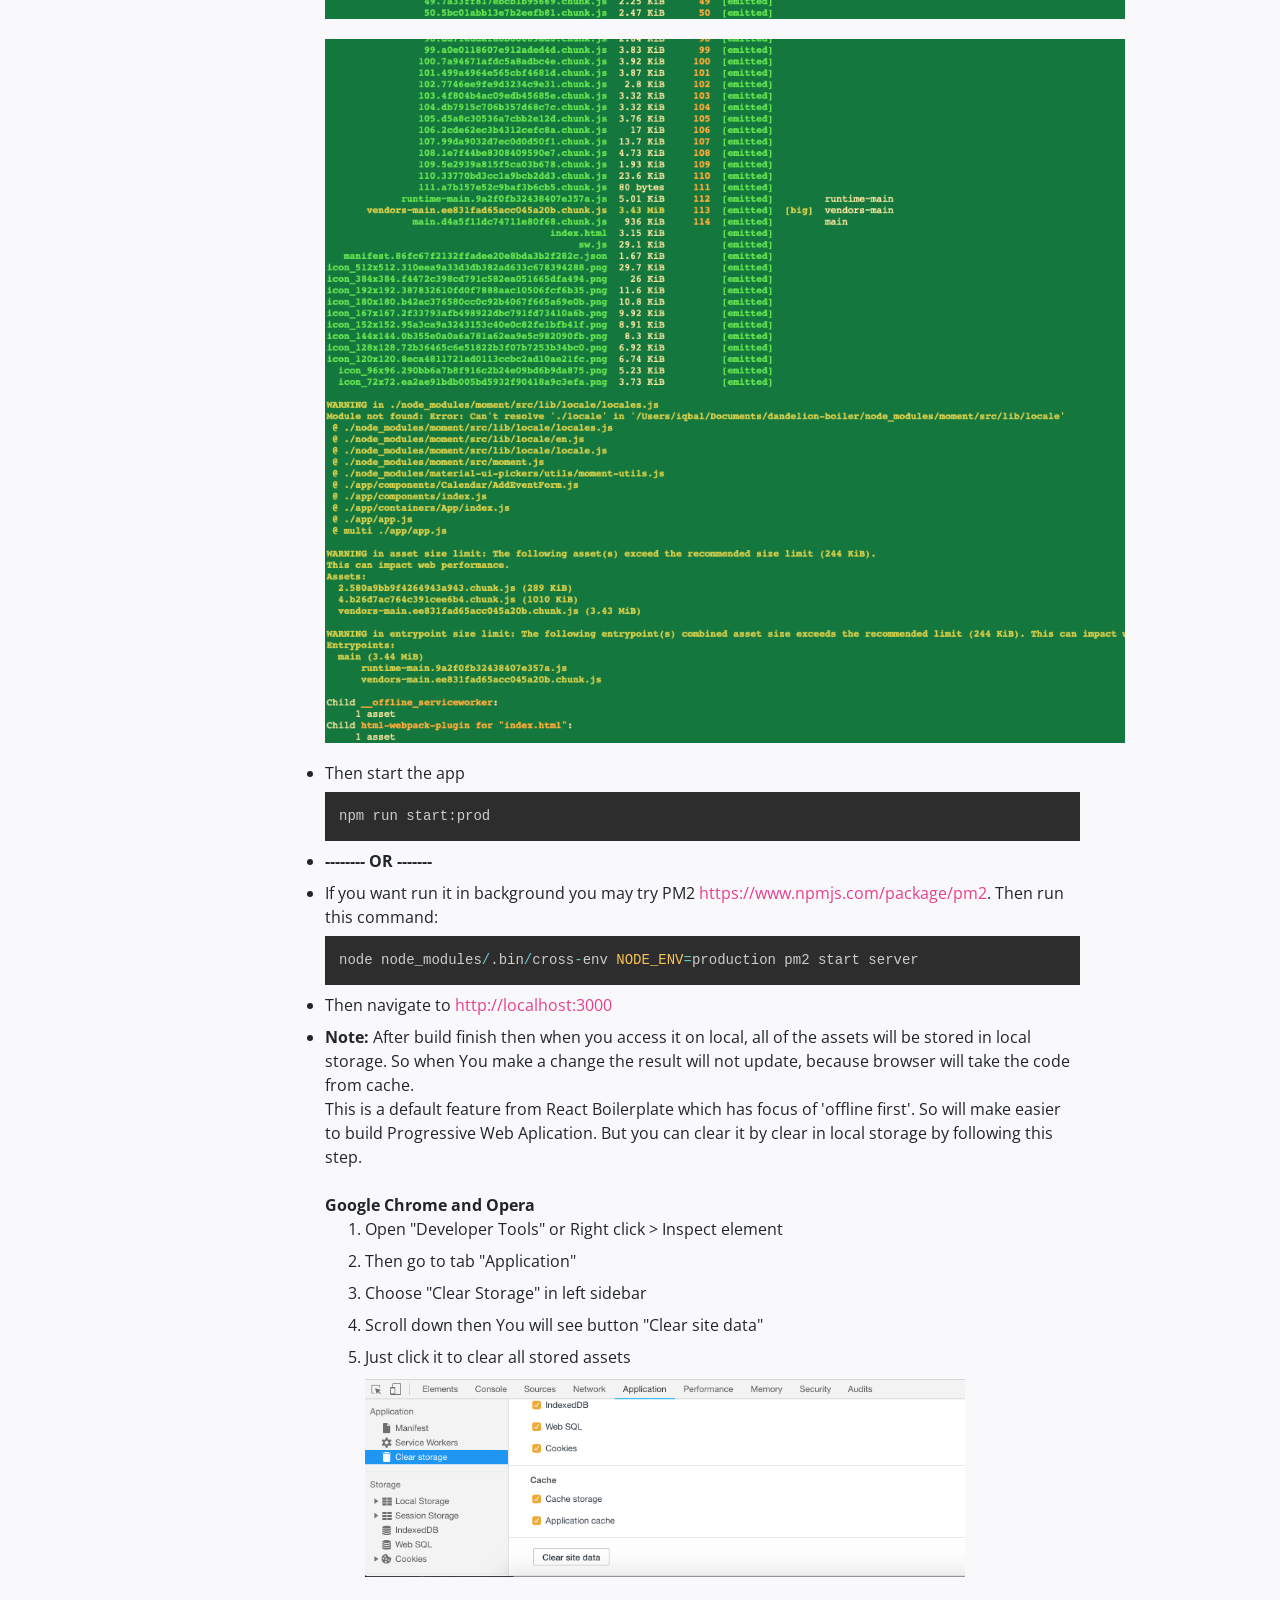
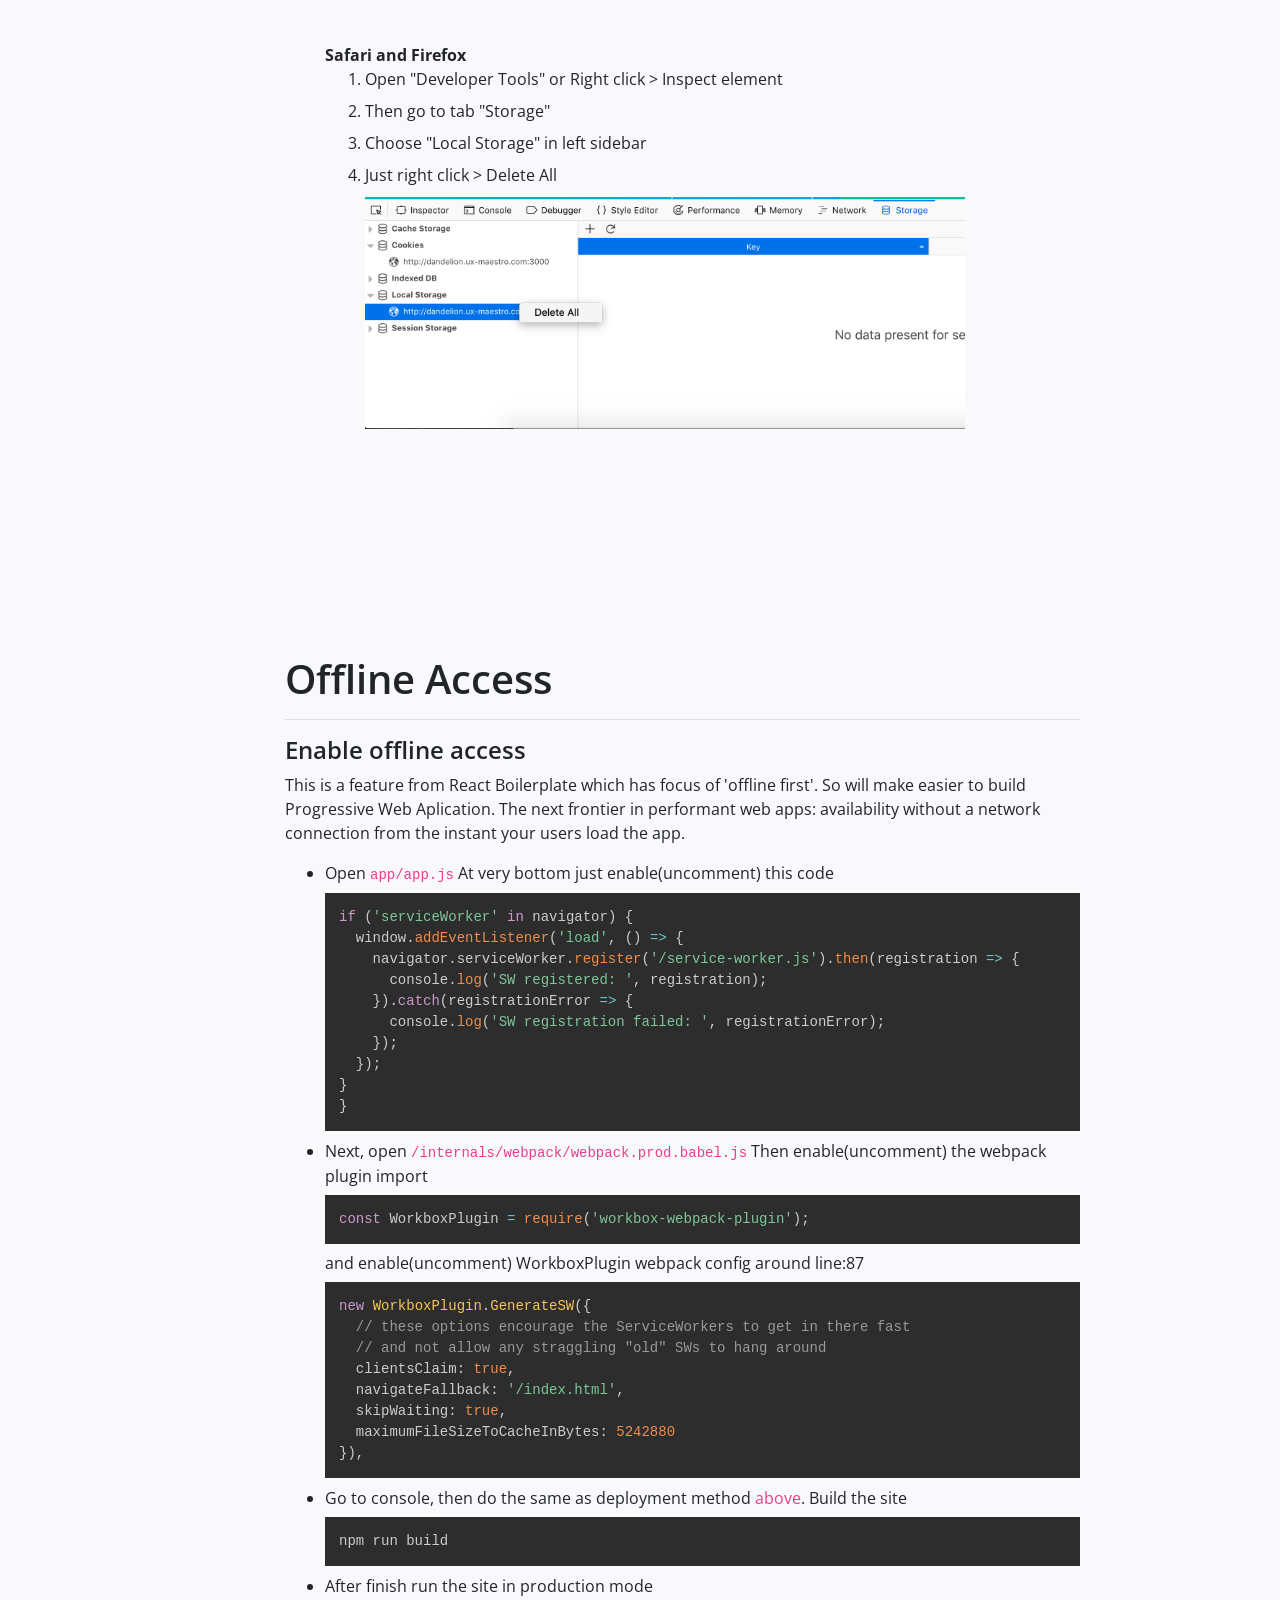
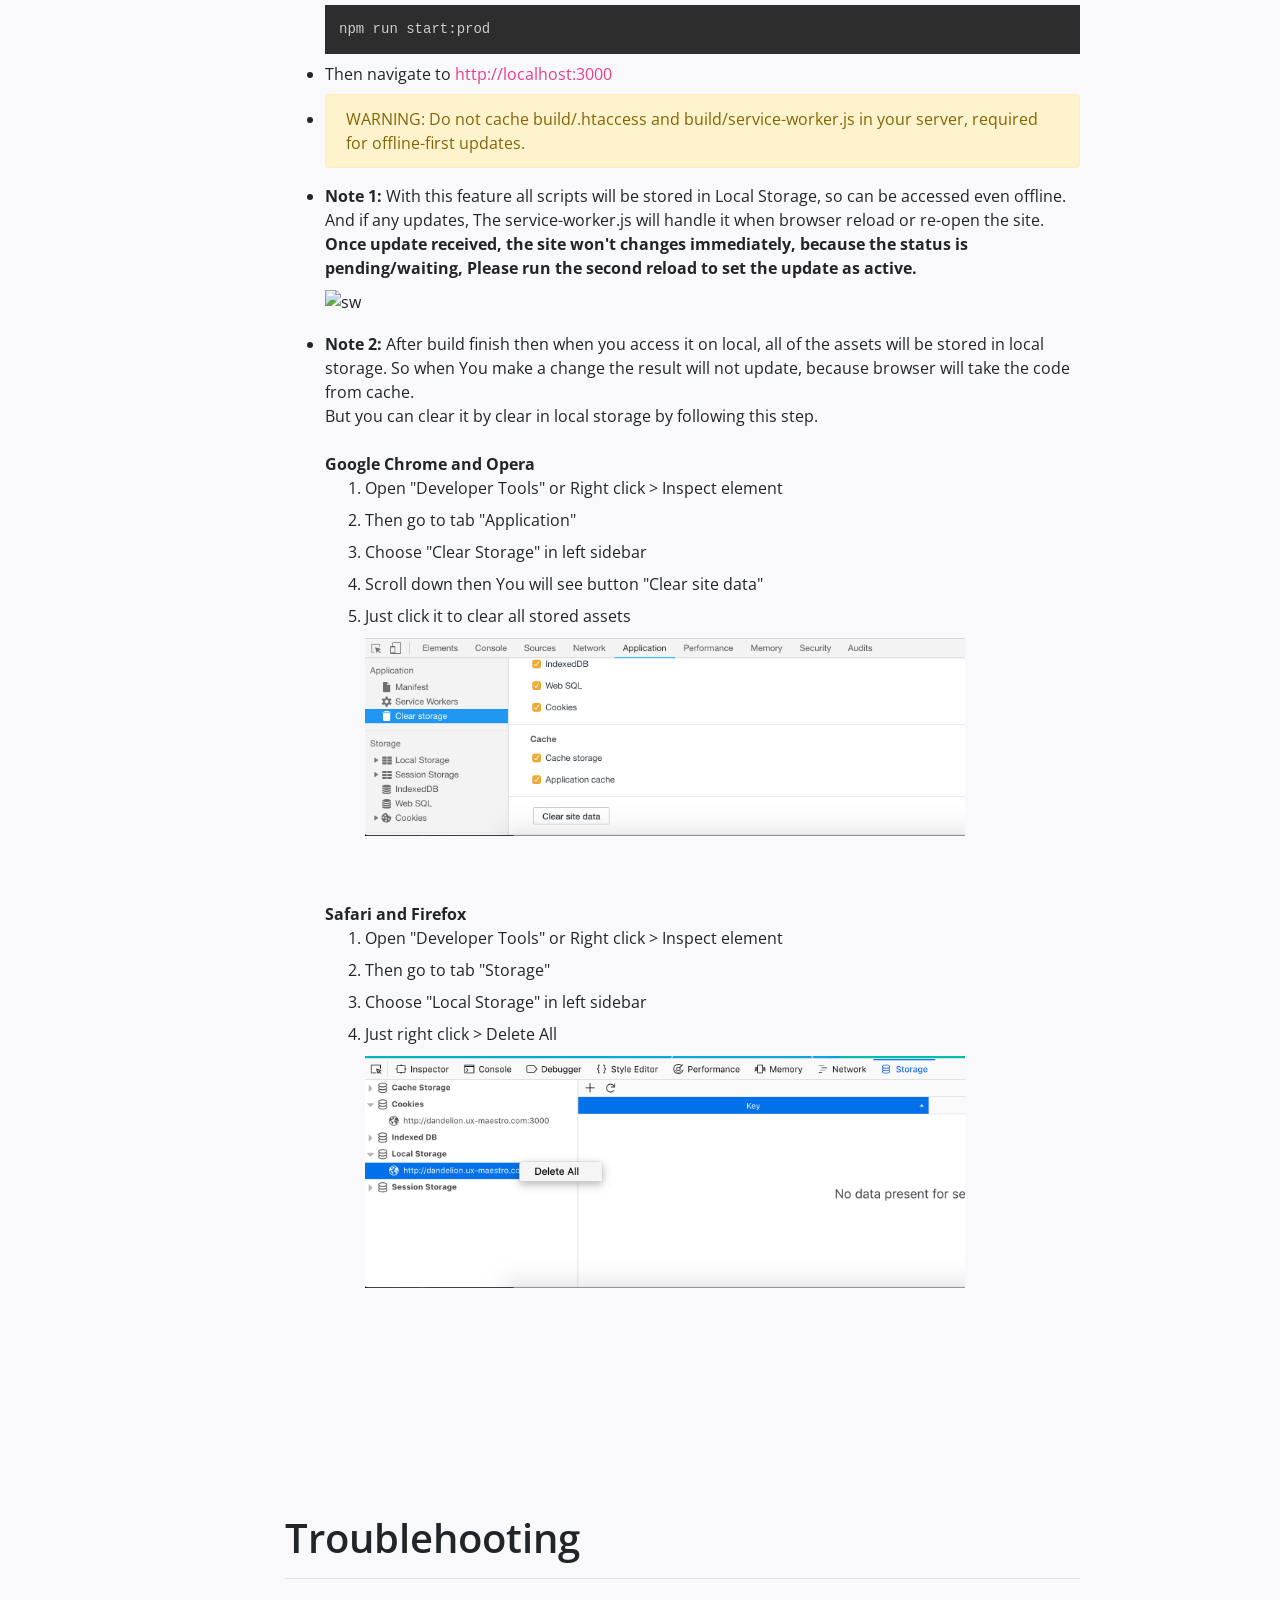
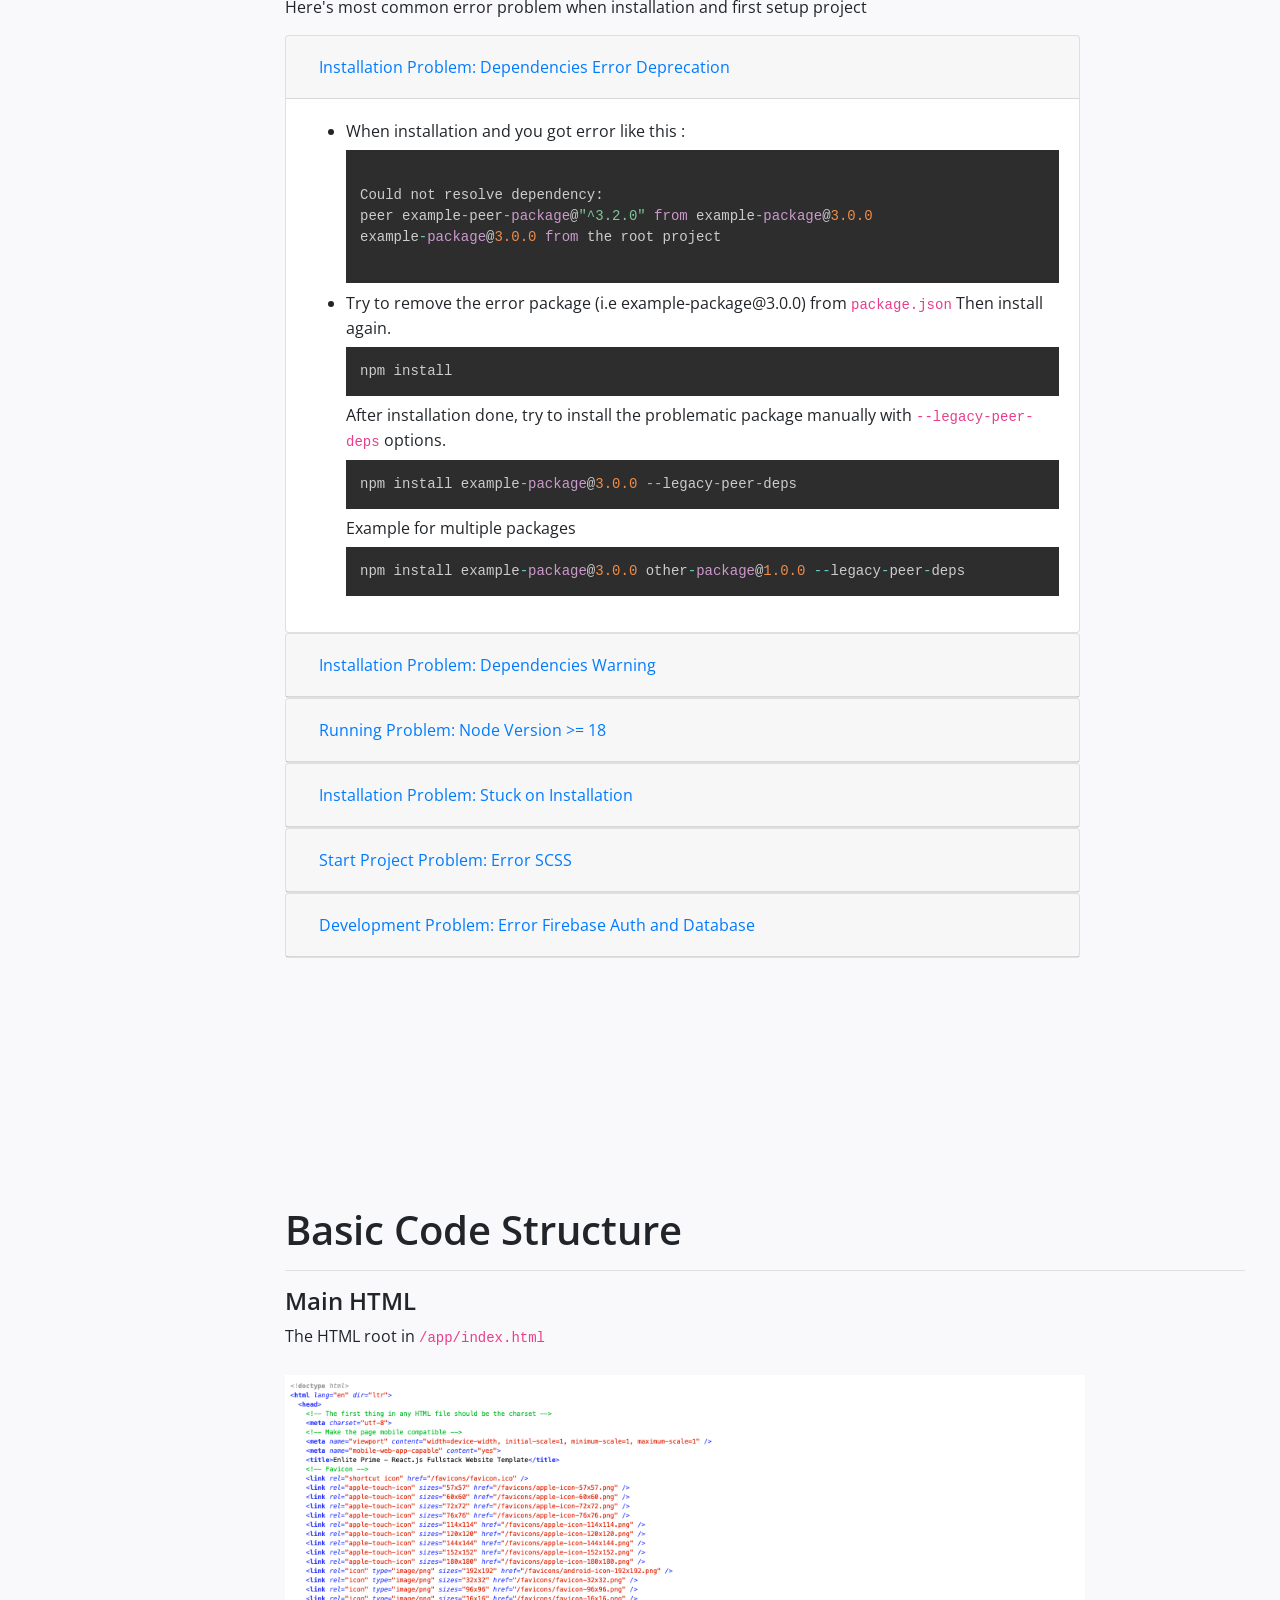
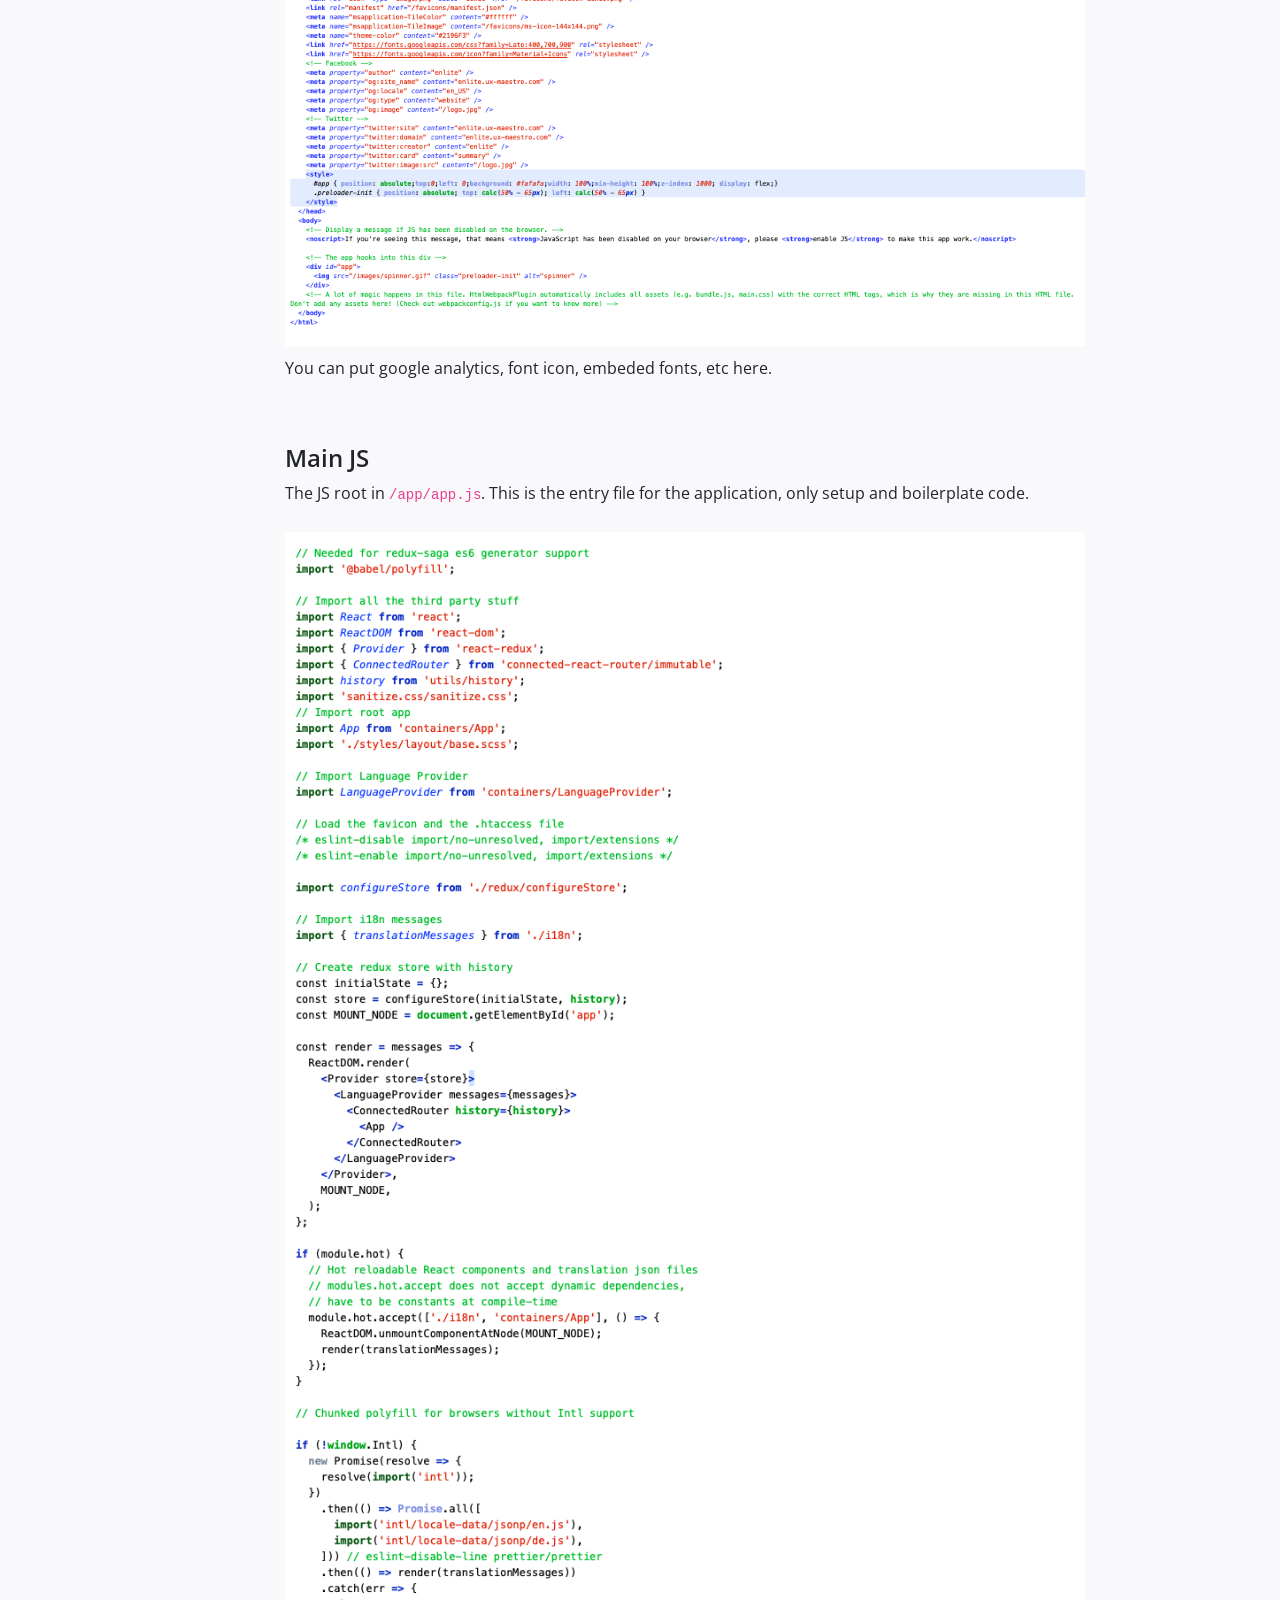
==== commit 6b85341e: "change log" ====
--- a/index.html
+++ b/index.html
@@ -127,14 +127,14 @@
                         <h1 class="title">Thank you for Purchasing </h1>
                         <br /><br />
                         <h3>Enlite Prime - React Admin Dashboard Template For Full-Stack Developer</h3>
-                        <h4>Version 2.0.4</h4>
+                        <h4>Version 2.1.0</h4>
                         <hr />
                         <ul>
                             <li>
                                 Created : 13 May 2019
                             </li>
                             <li>
-                                Latest Update : 11 Mar 2024
+                                Latest Update : 2 Jul 2024
                             </li>
                         </ul>
                     </div>
@@ -1696,6 +1696,52 @@
                           <thead>
                             <tr>
                               <th>
+                                  <strong>Version 2.1.0 – 2 Jul, 2024</strong>
+                              </th>
+                            </tr>
+                          </thead>
+                          <tbody>
+                            <tr>
+                              <td>
+                                Chore: Update version for Webpack and another packages 
+                              </td>
+                            </tr>
+                            <tr>
+                              <td>
+                                File changes: <br>
+                                - package.json <br>
+                                - internals/webpack/webpack.dll.babel.js <br>
+                              </td>
+                            </tr>
+                            <tr>
+                              <td>
+                                Chore: Upgrade react-router-dom v6
+                              </td>
+                            </tr>
+                            <tr>
+                              <td>
+                                File changes: <br>
+                                - package.json <br>
+                                - app/redux/modules/authSagas.js <br>
+                                - app/redux/actions/authActions.js <br>
+                                - app/containers/pageListAsync.js <br>
+                                - app/containers/Templates/*.js <br>
+                                - app/containers/Session/*.js <br>
+                                - app/containers/Parent/*.js <br>
+                                - app/containers/App/*.js <br>
+                                - app/components/Sidebar/*.js <br>
+                                - app/components/Header/*.js <br>
+                                - app/components/Forms/*.js <br>
+                                - app/components/Error/ErrorWrap.js <br>
+                                - aapp/components/BreadCrumb/BreadCrumb.js <br>
+                              </td>
+                            </tr>
+                          </tbody>
+                        </table>
+                        <table class="table table-striped log">
+                          <thead>
+                            <tr>
+                              <th>
                                   <strong>Version 2.0.4 – 11 Mar, 2024</strong>
                               </th>
                             </tr>
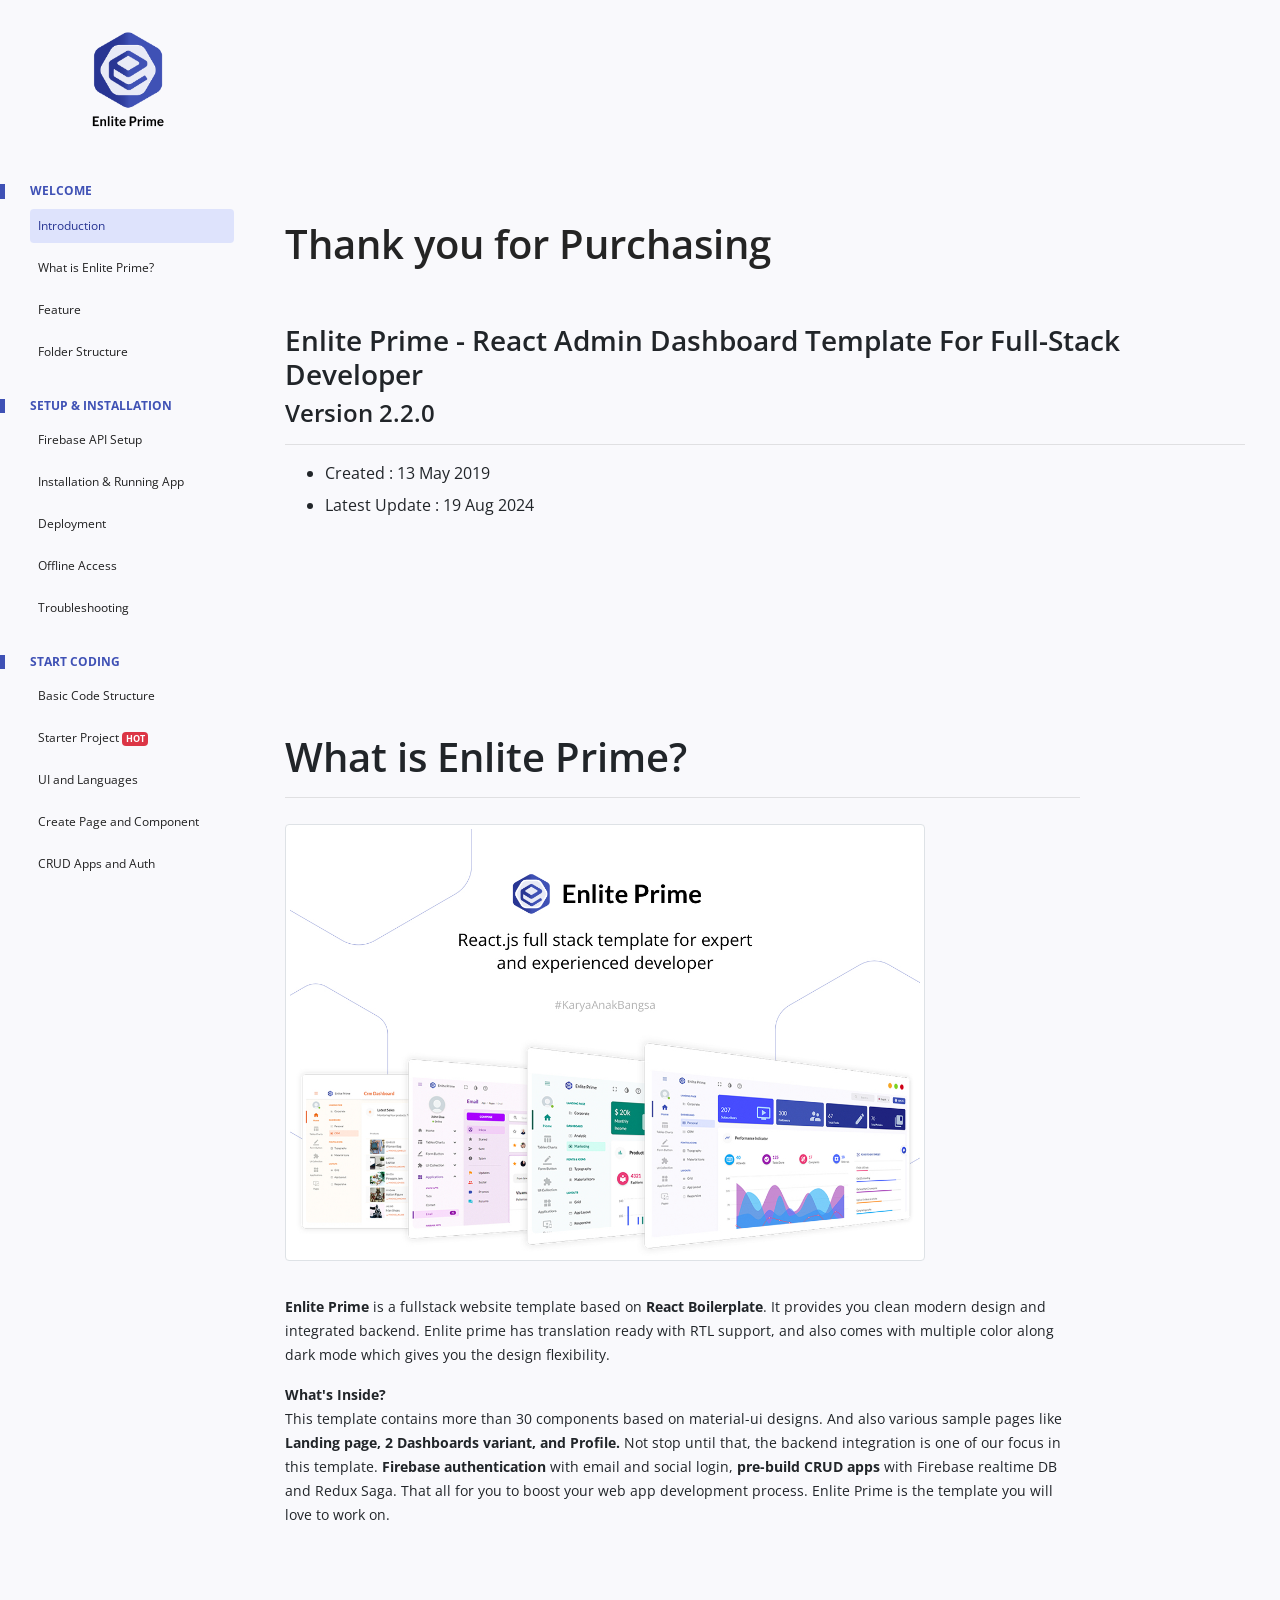
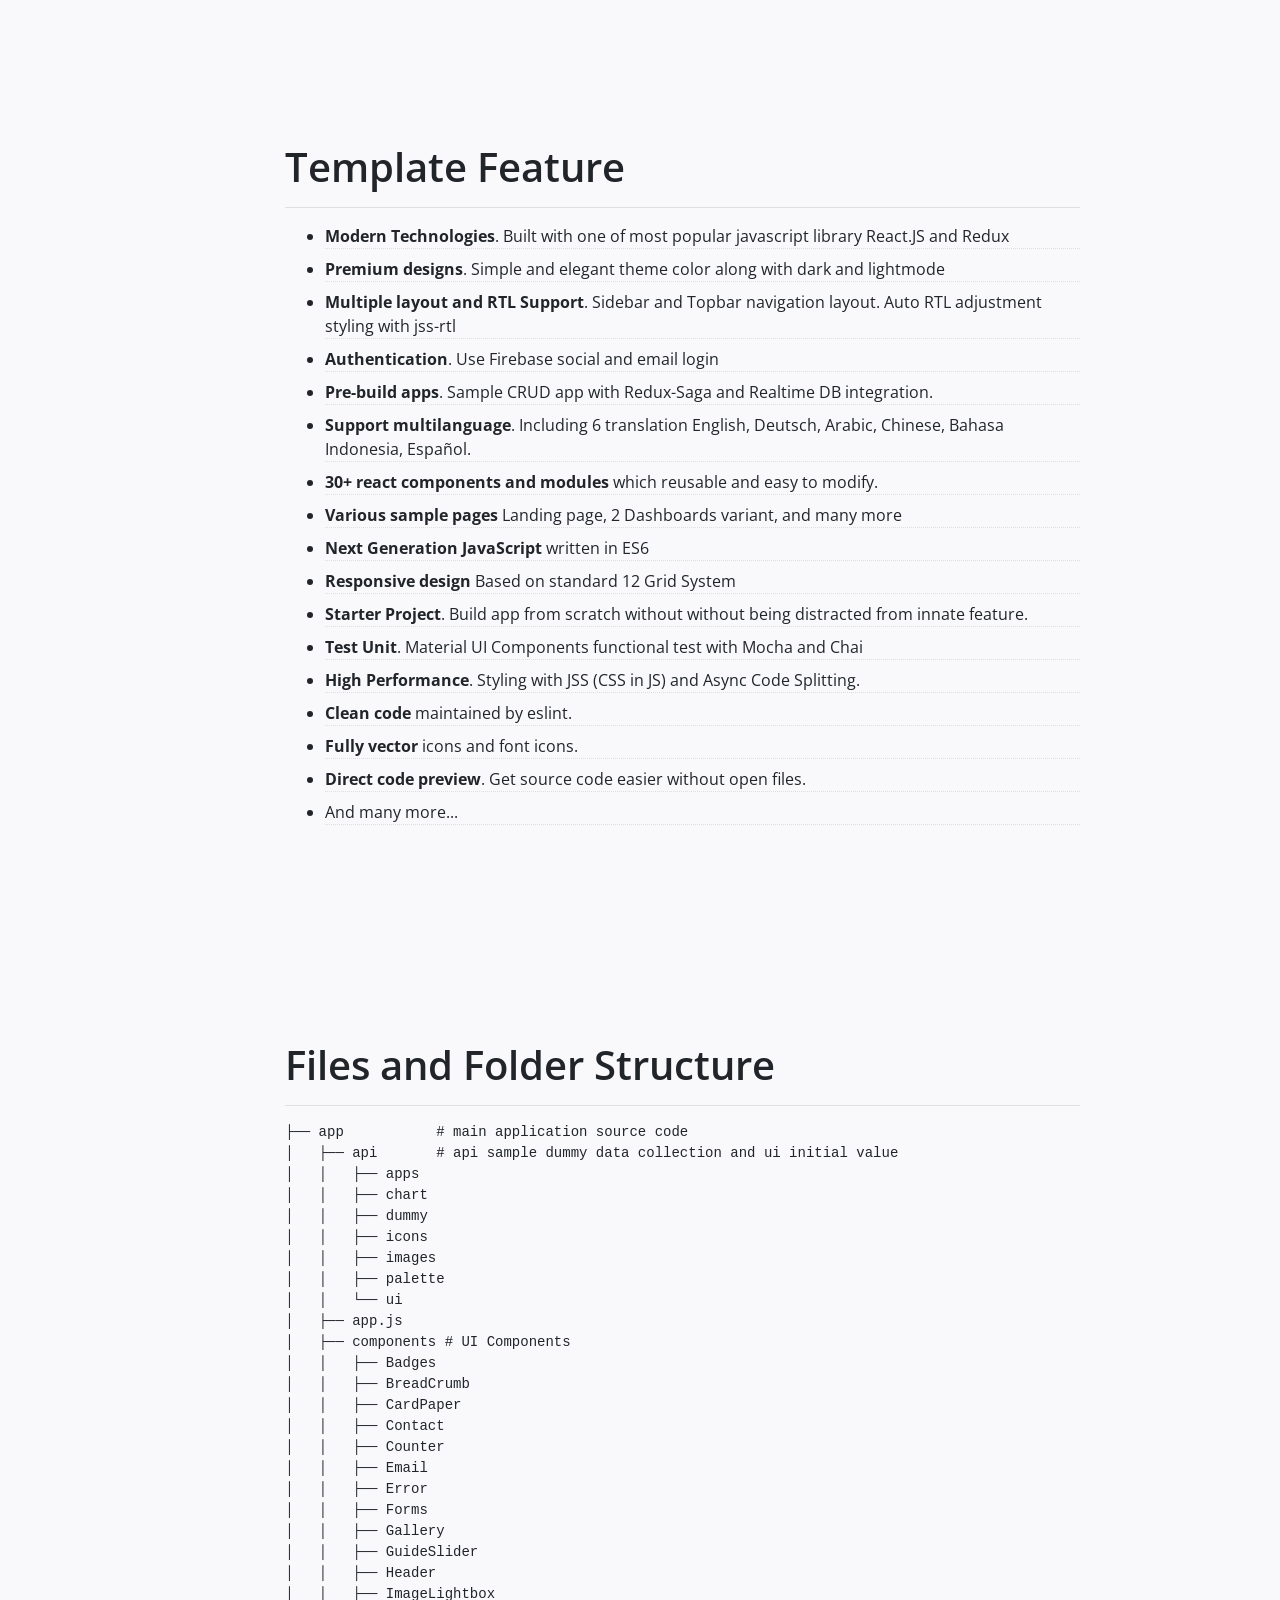
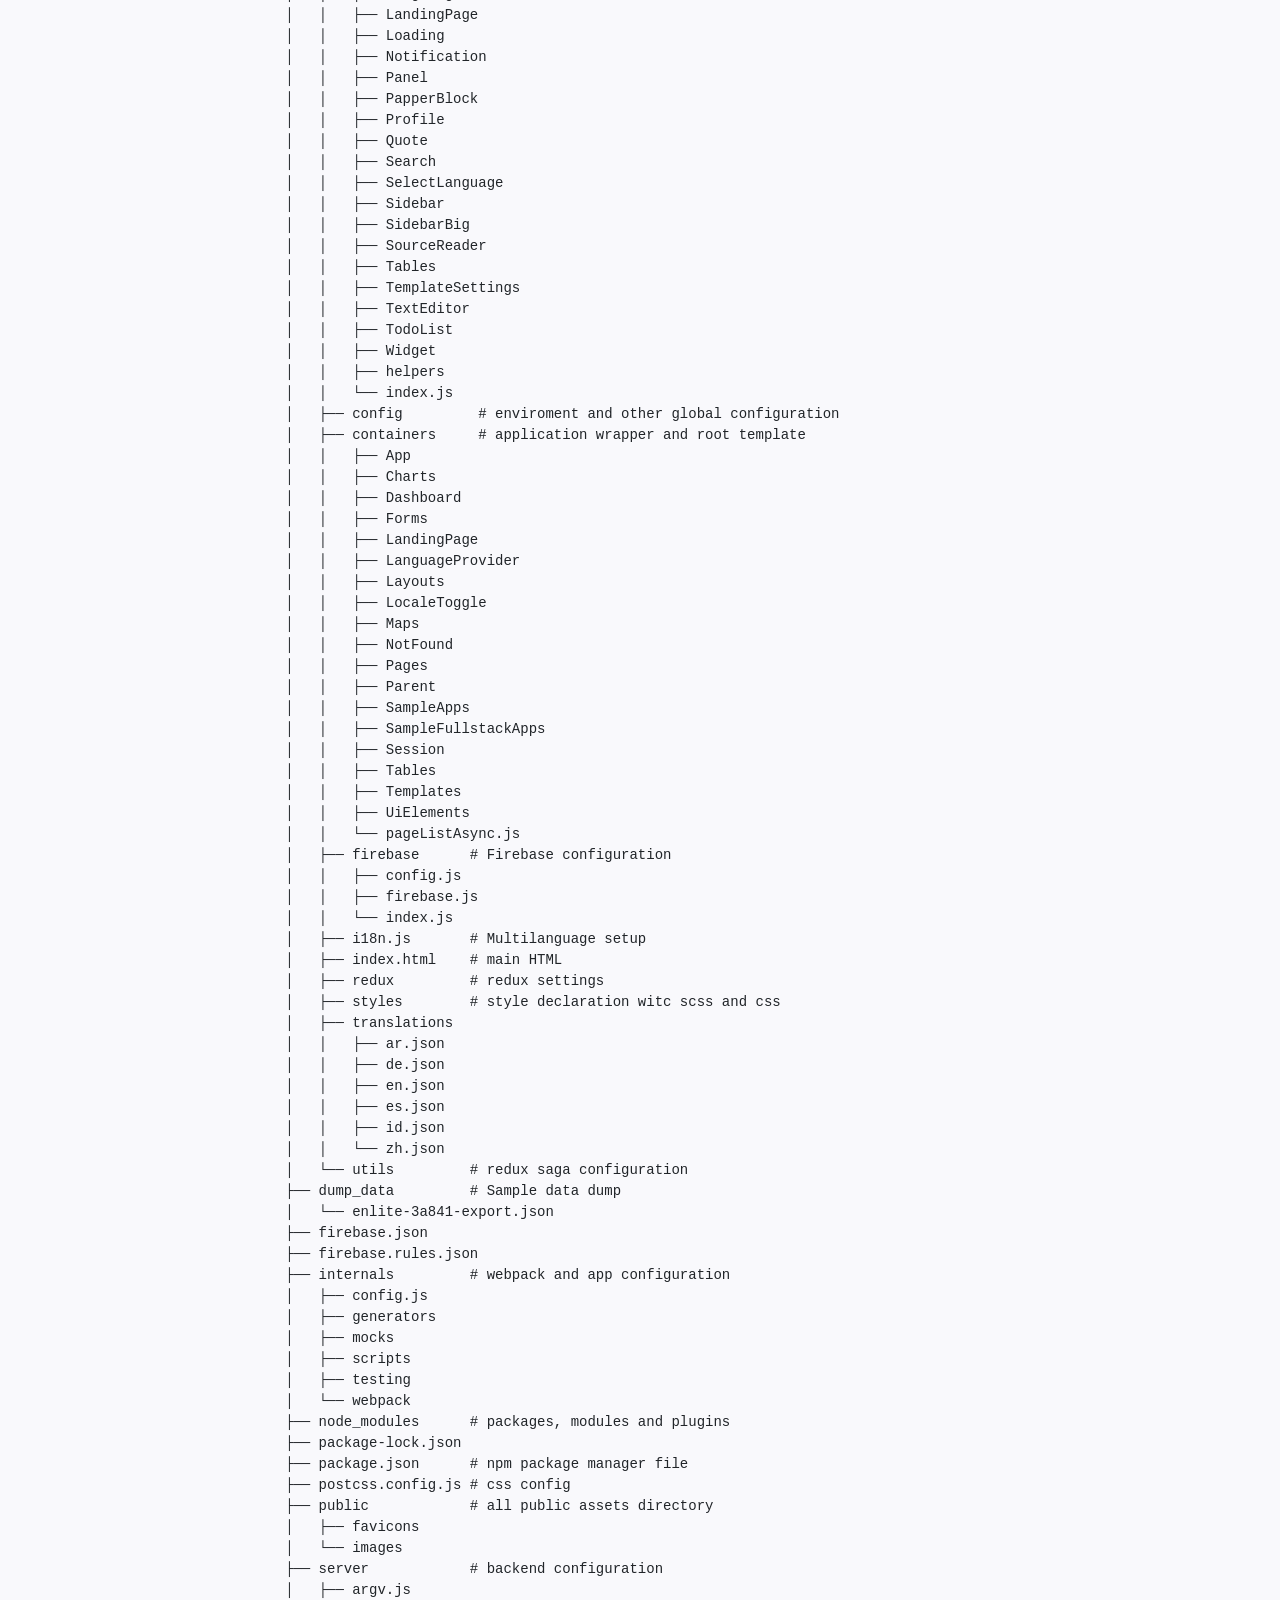
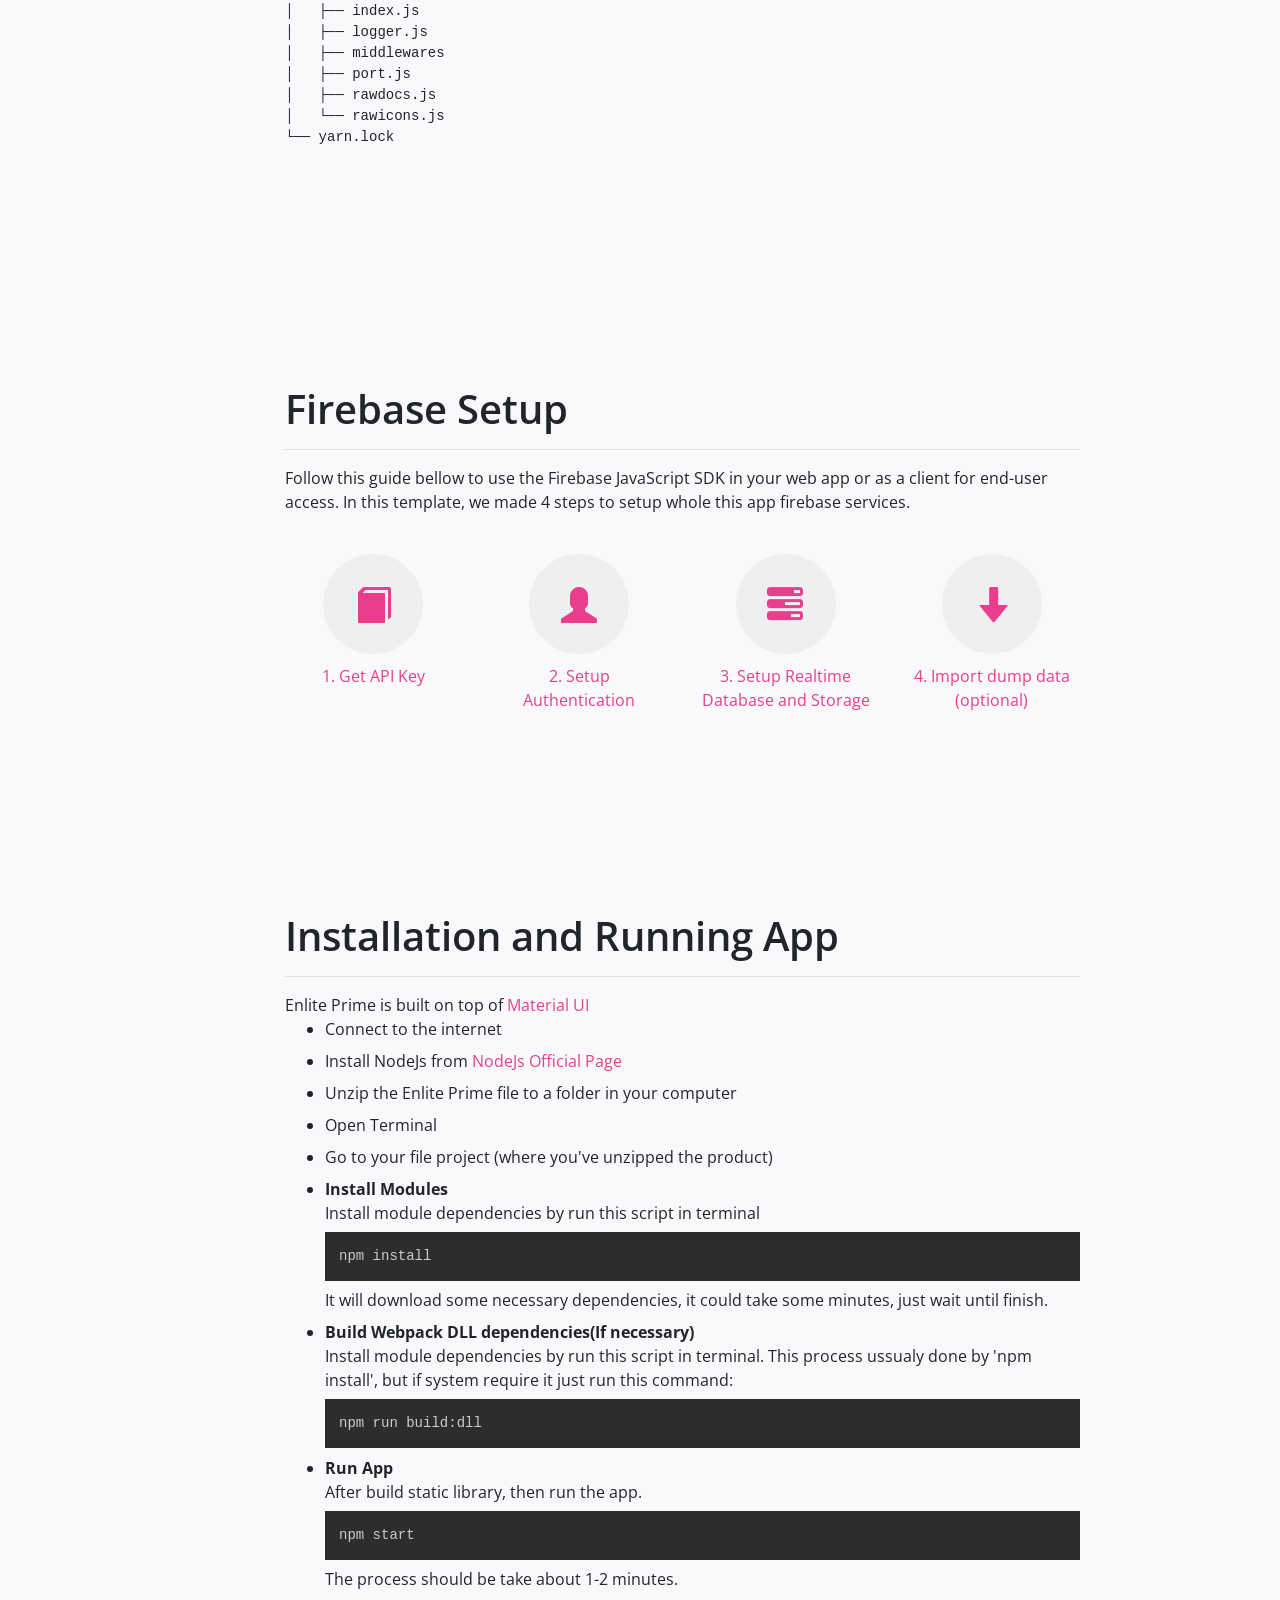
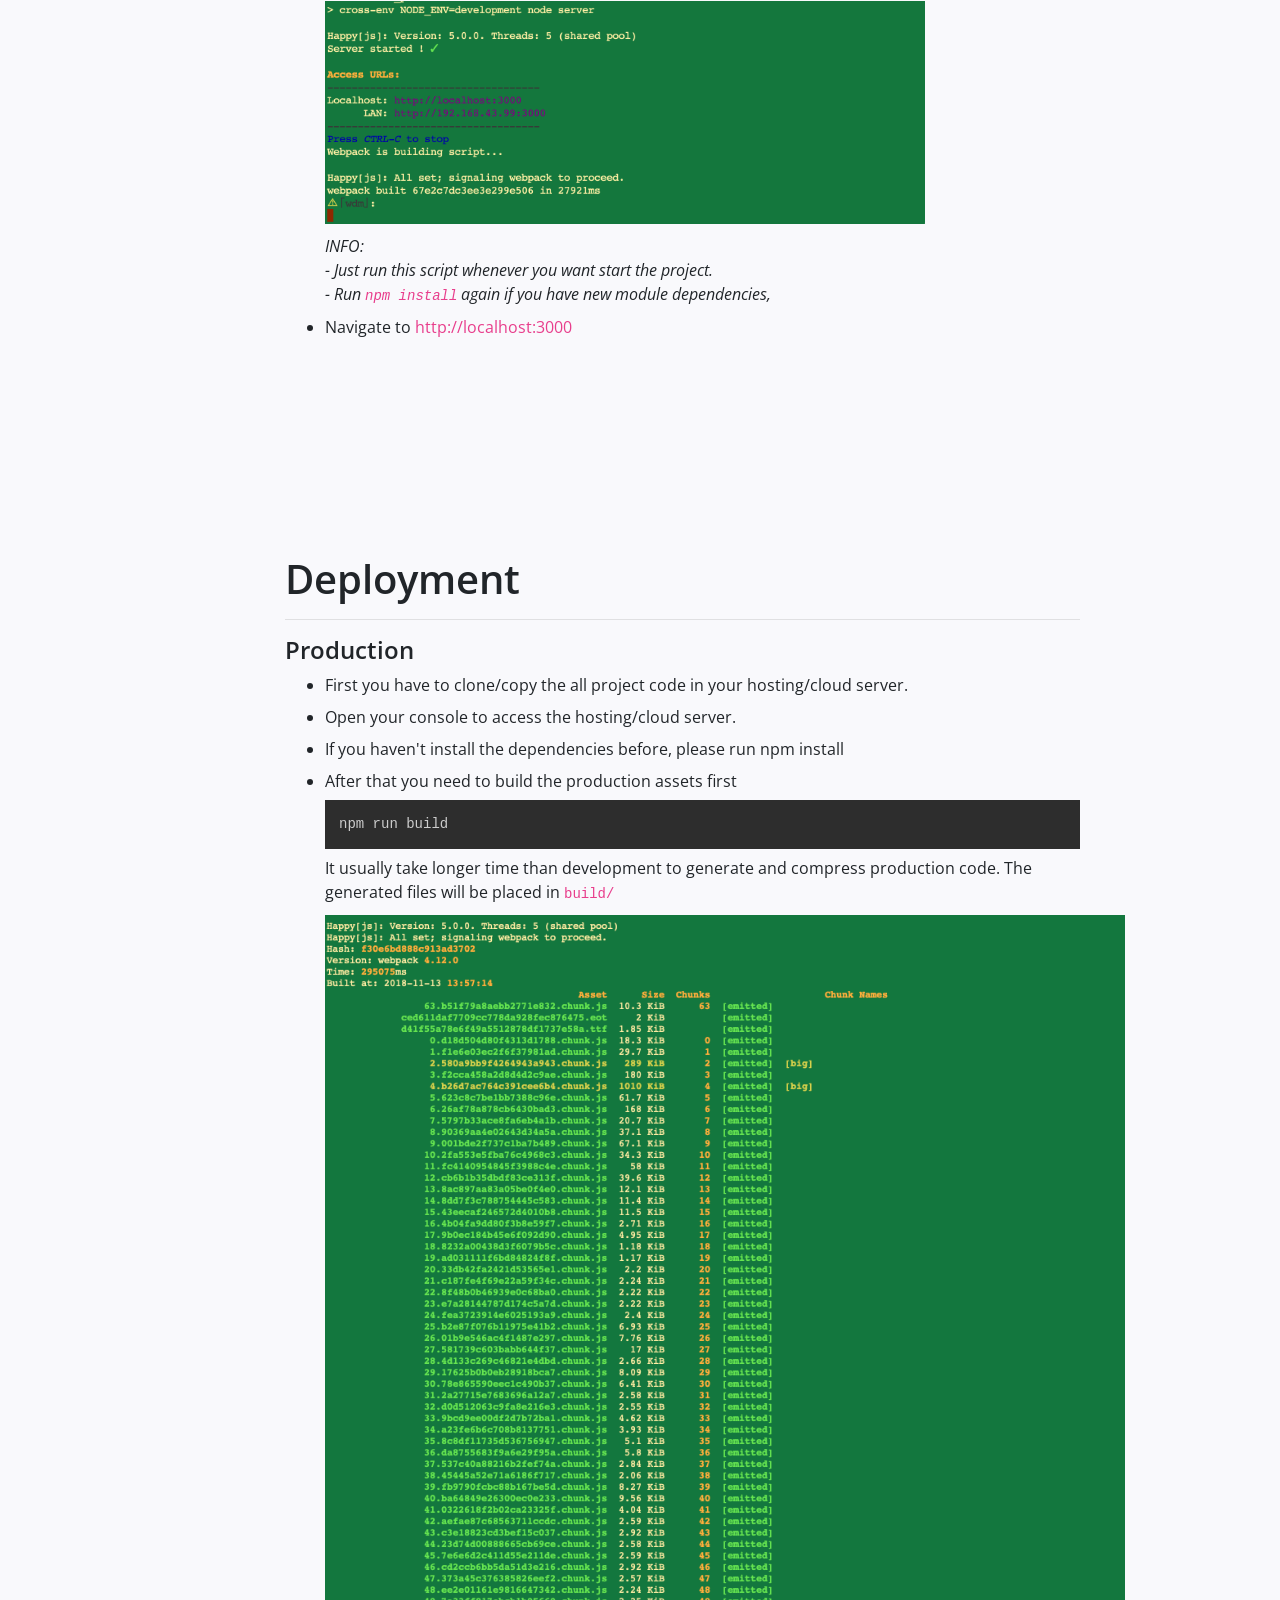
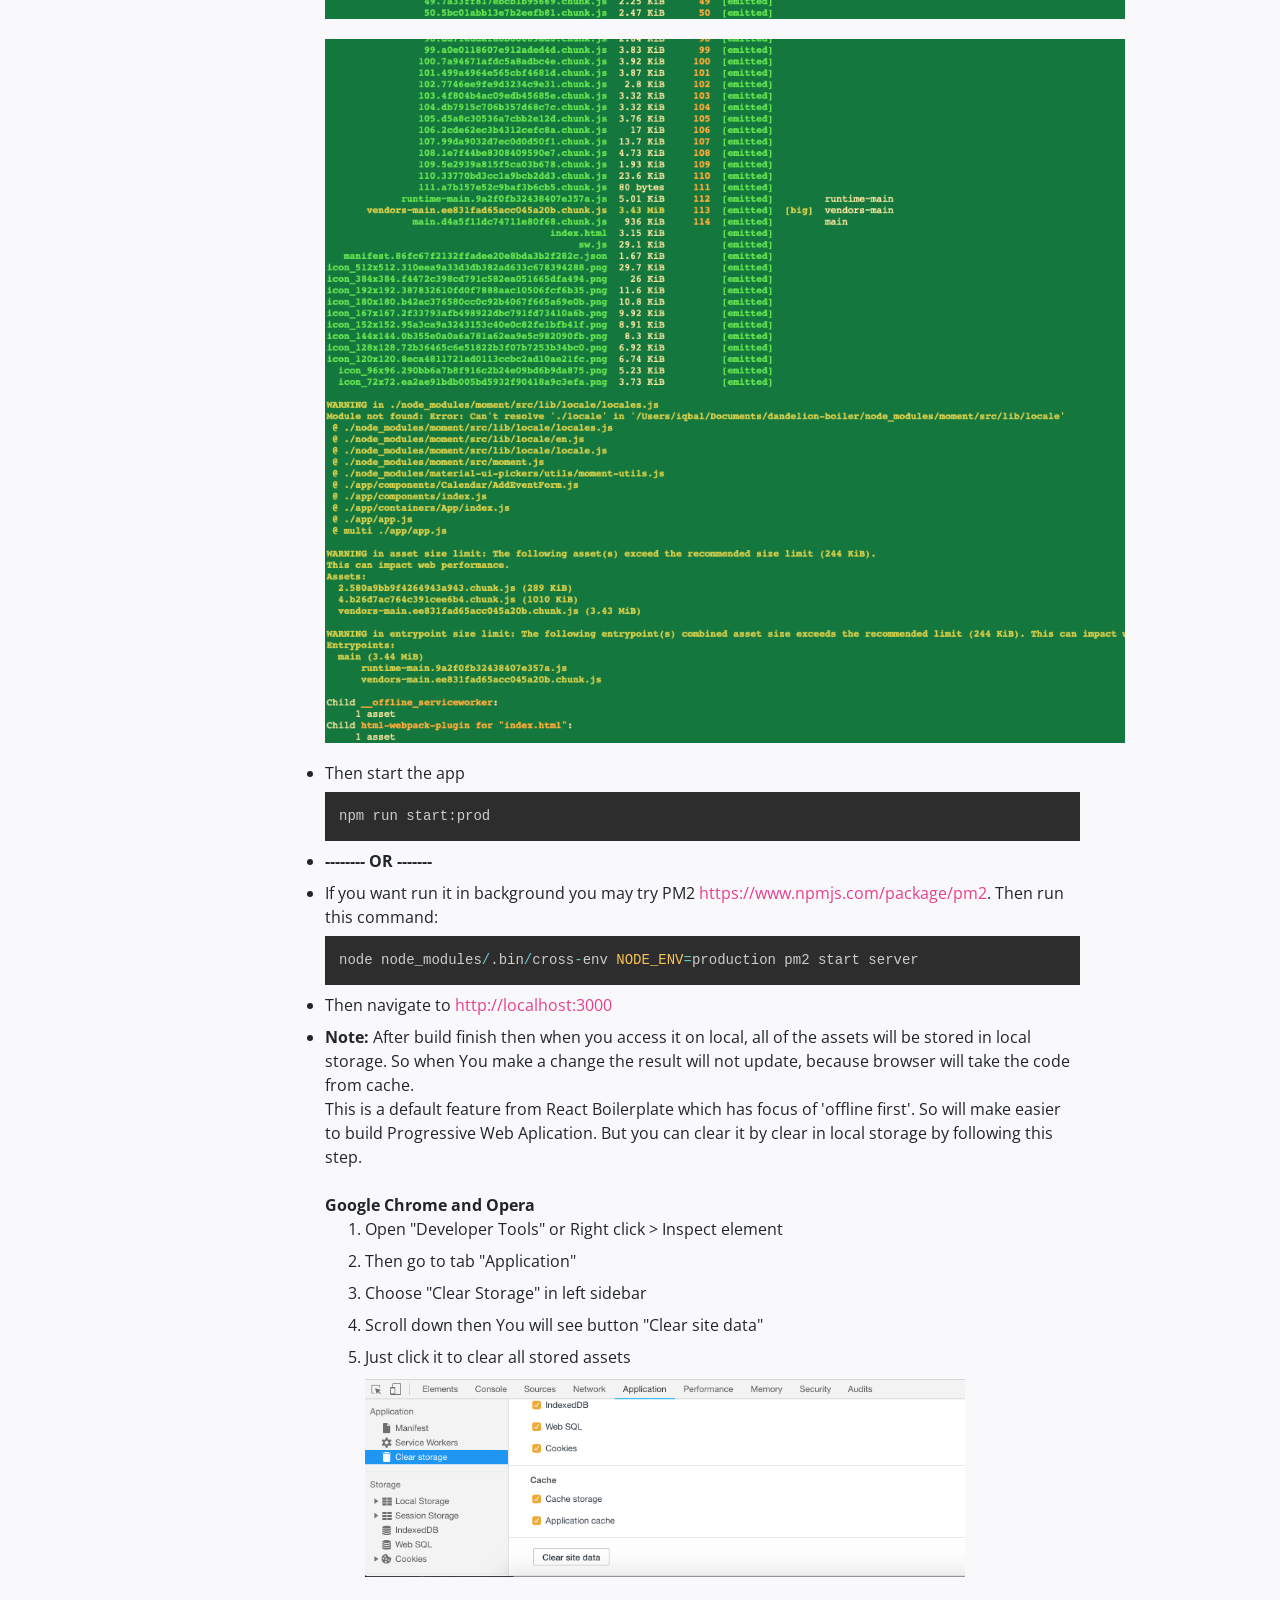
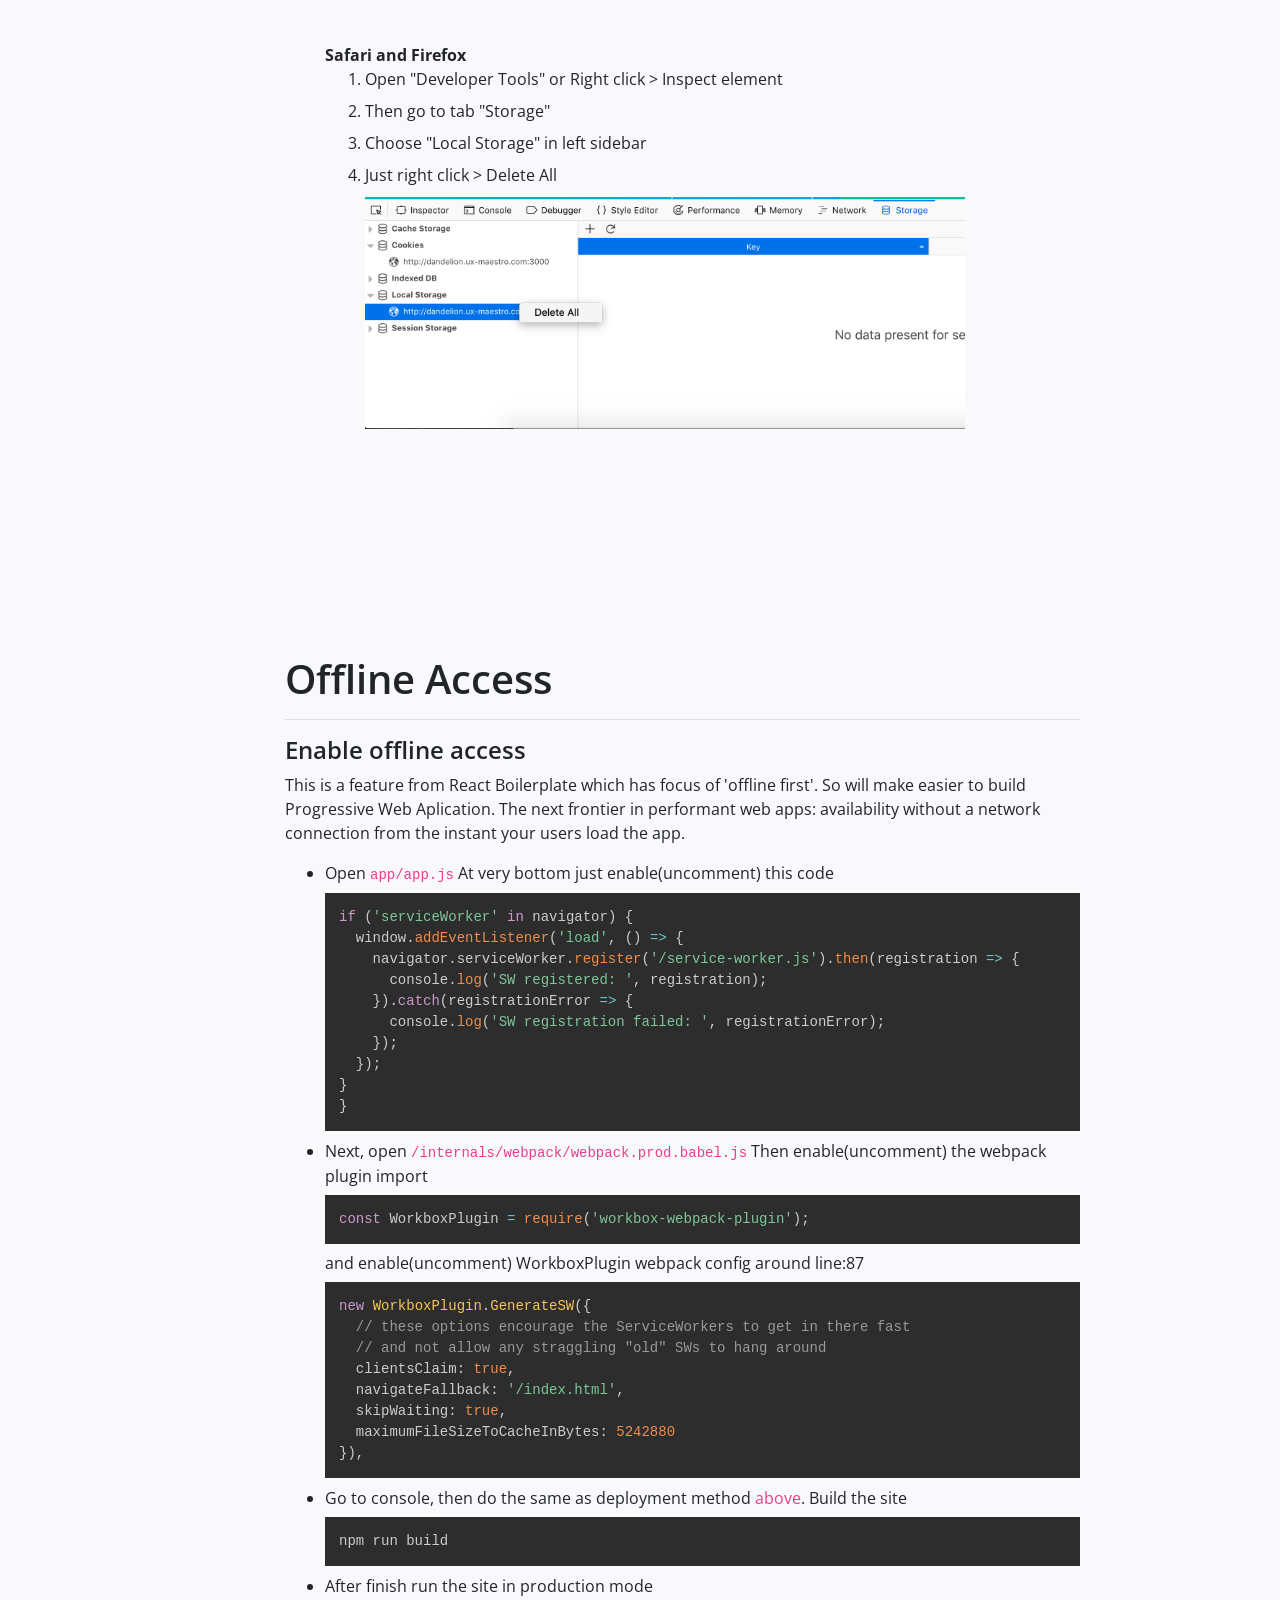
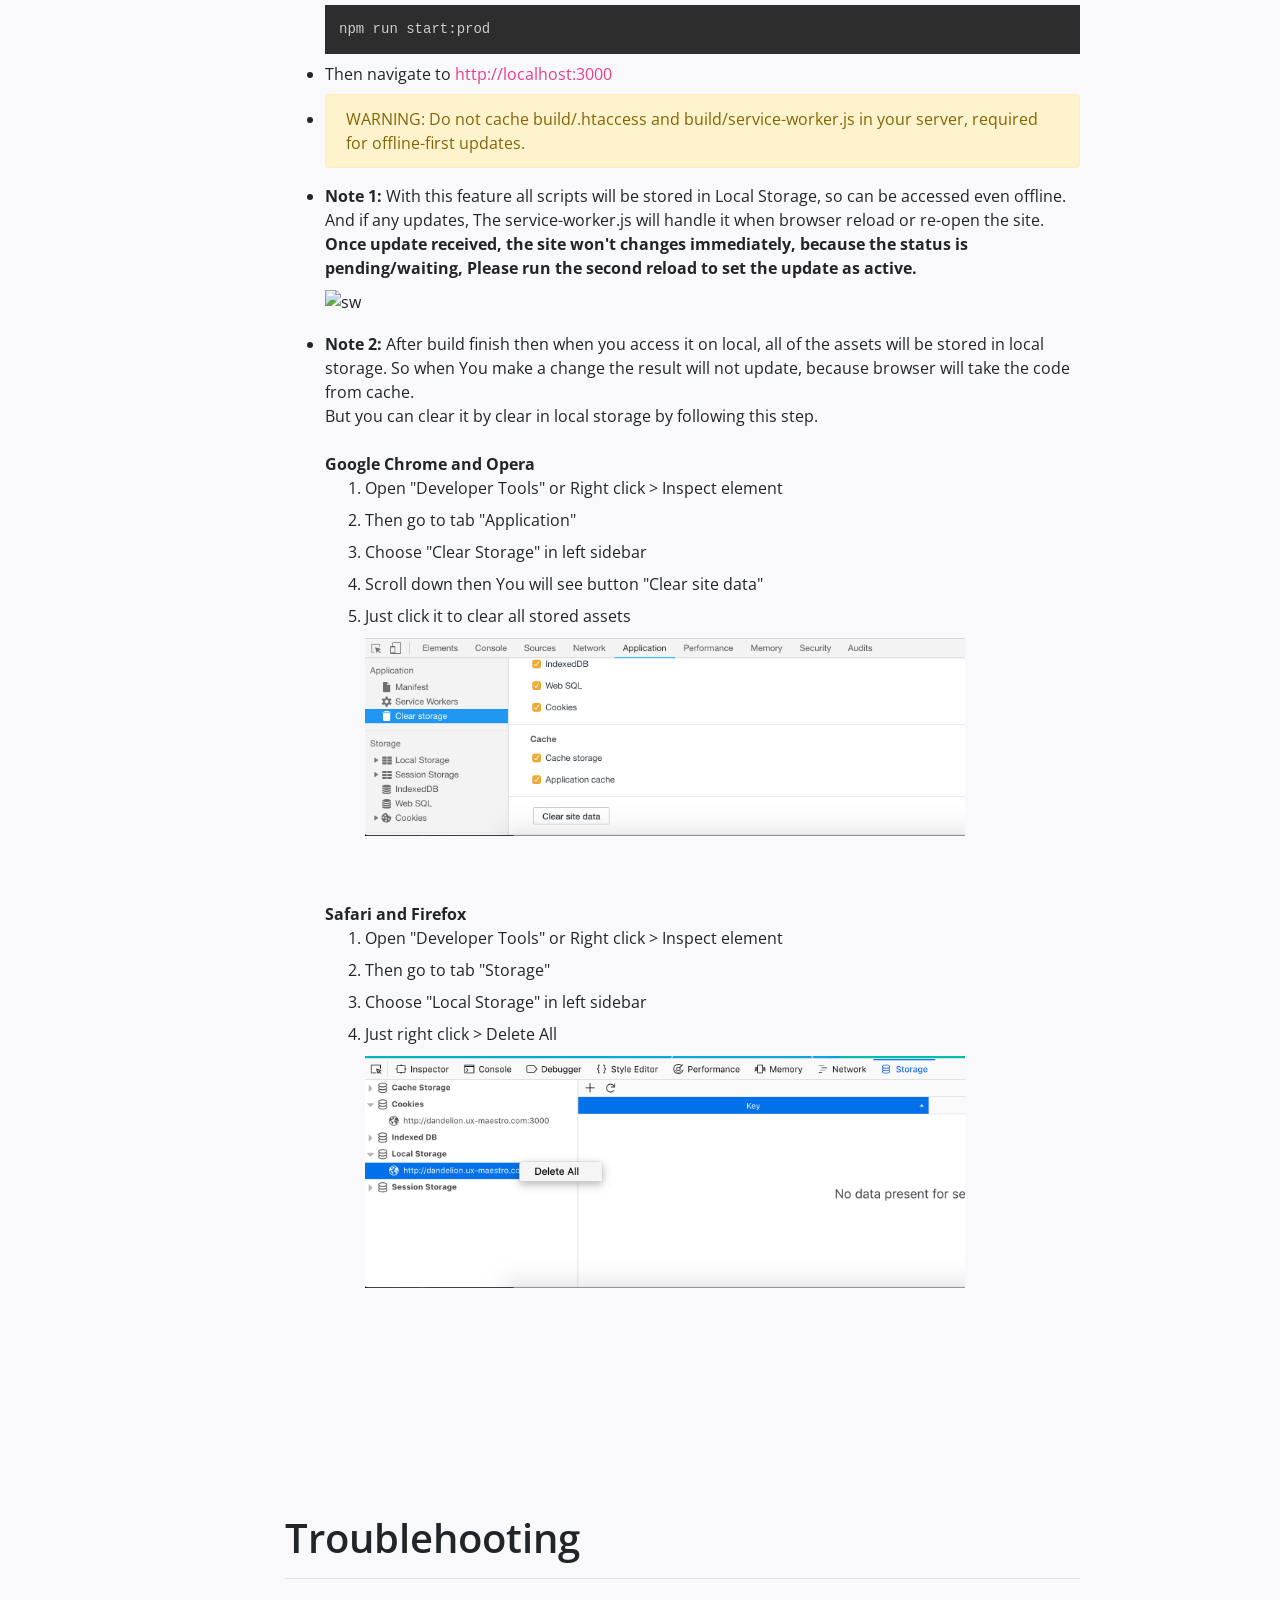
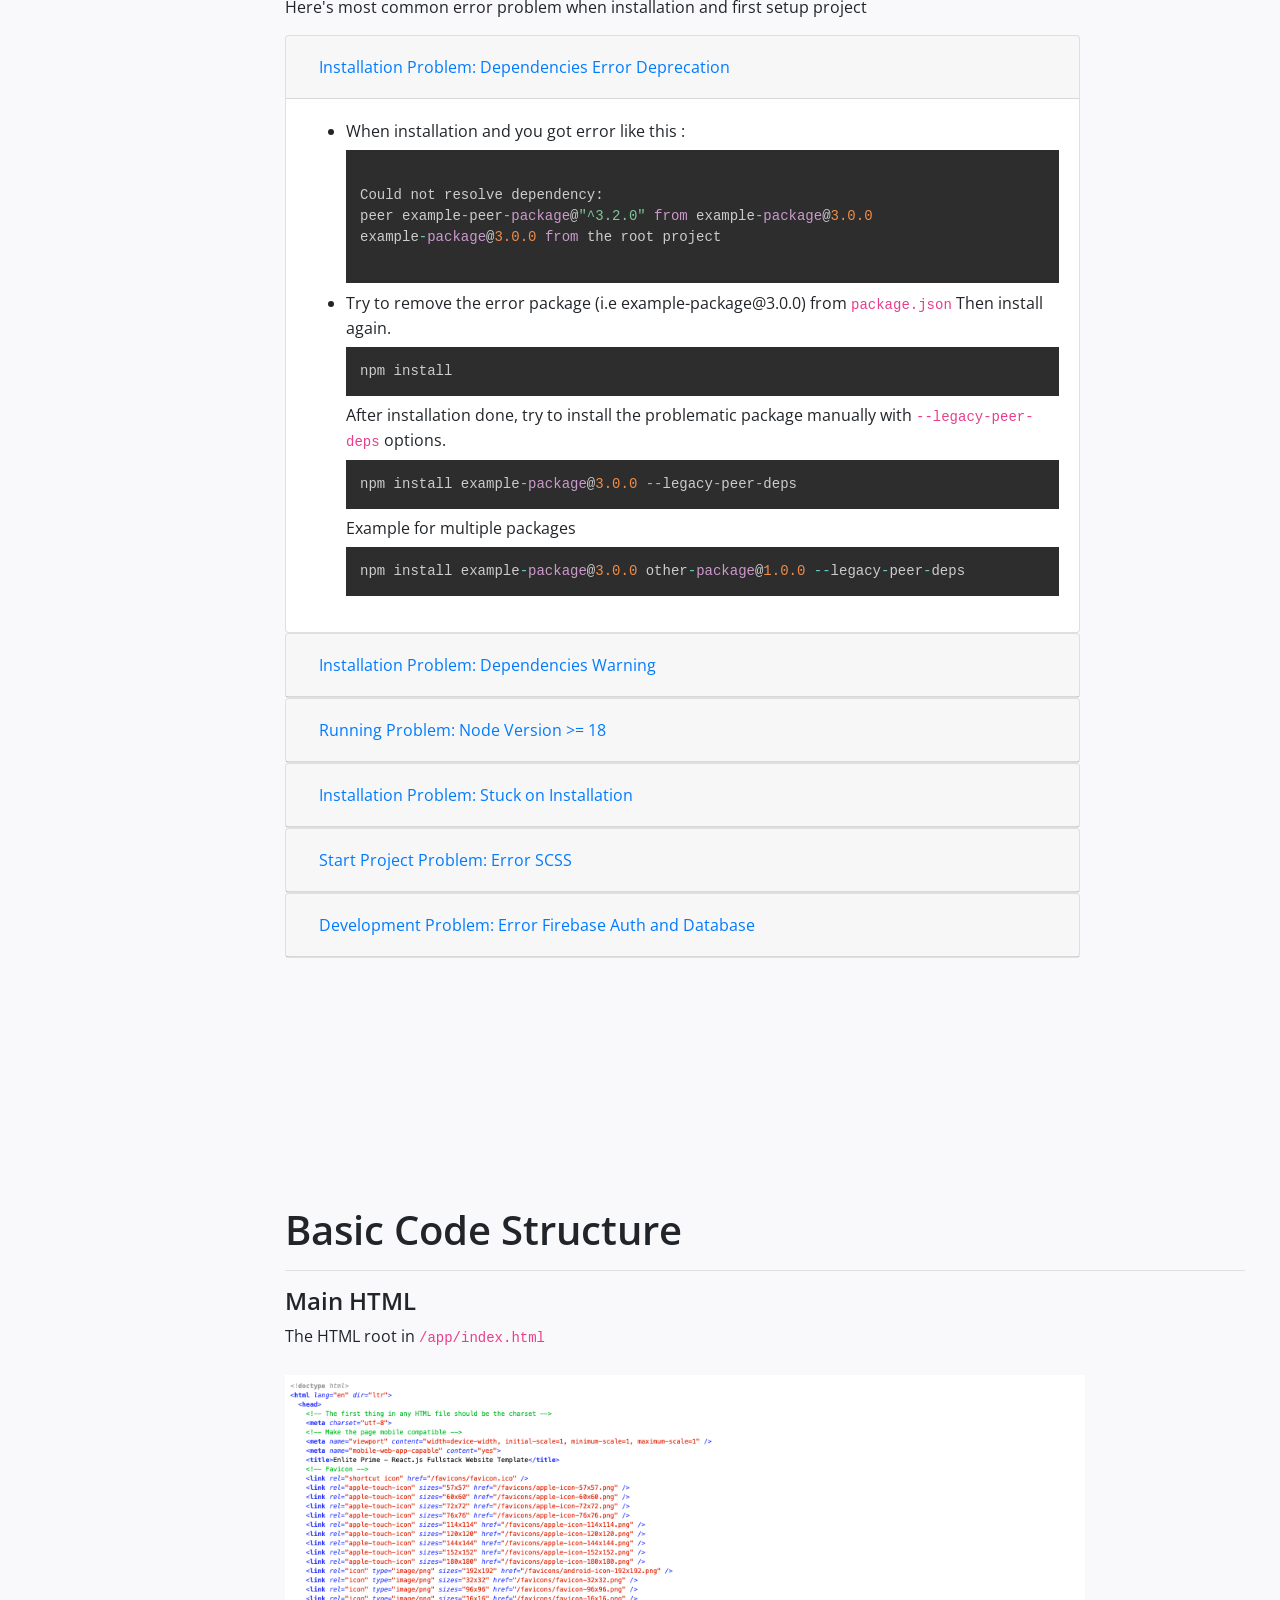
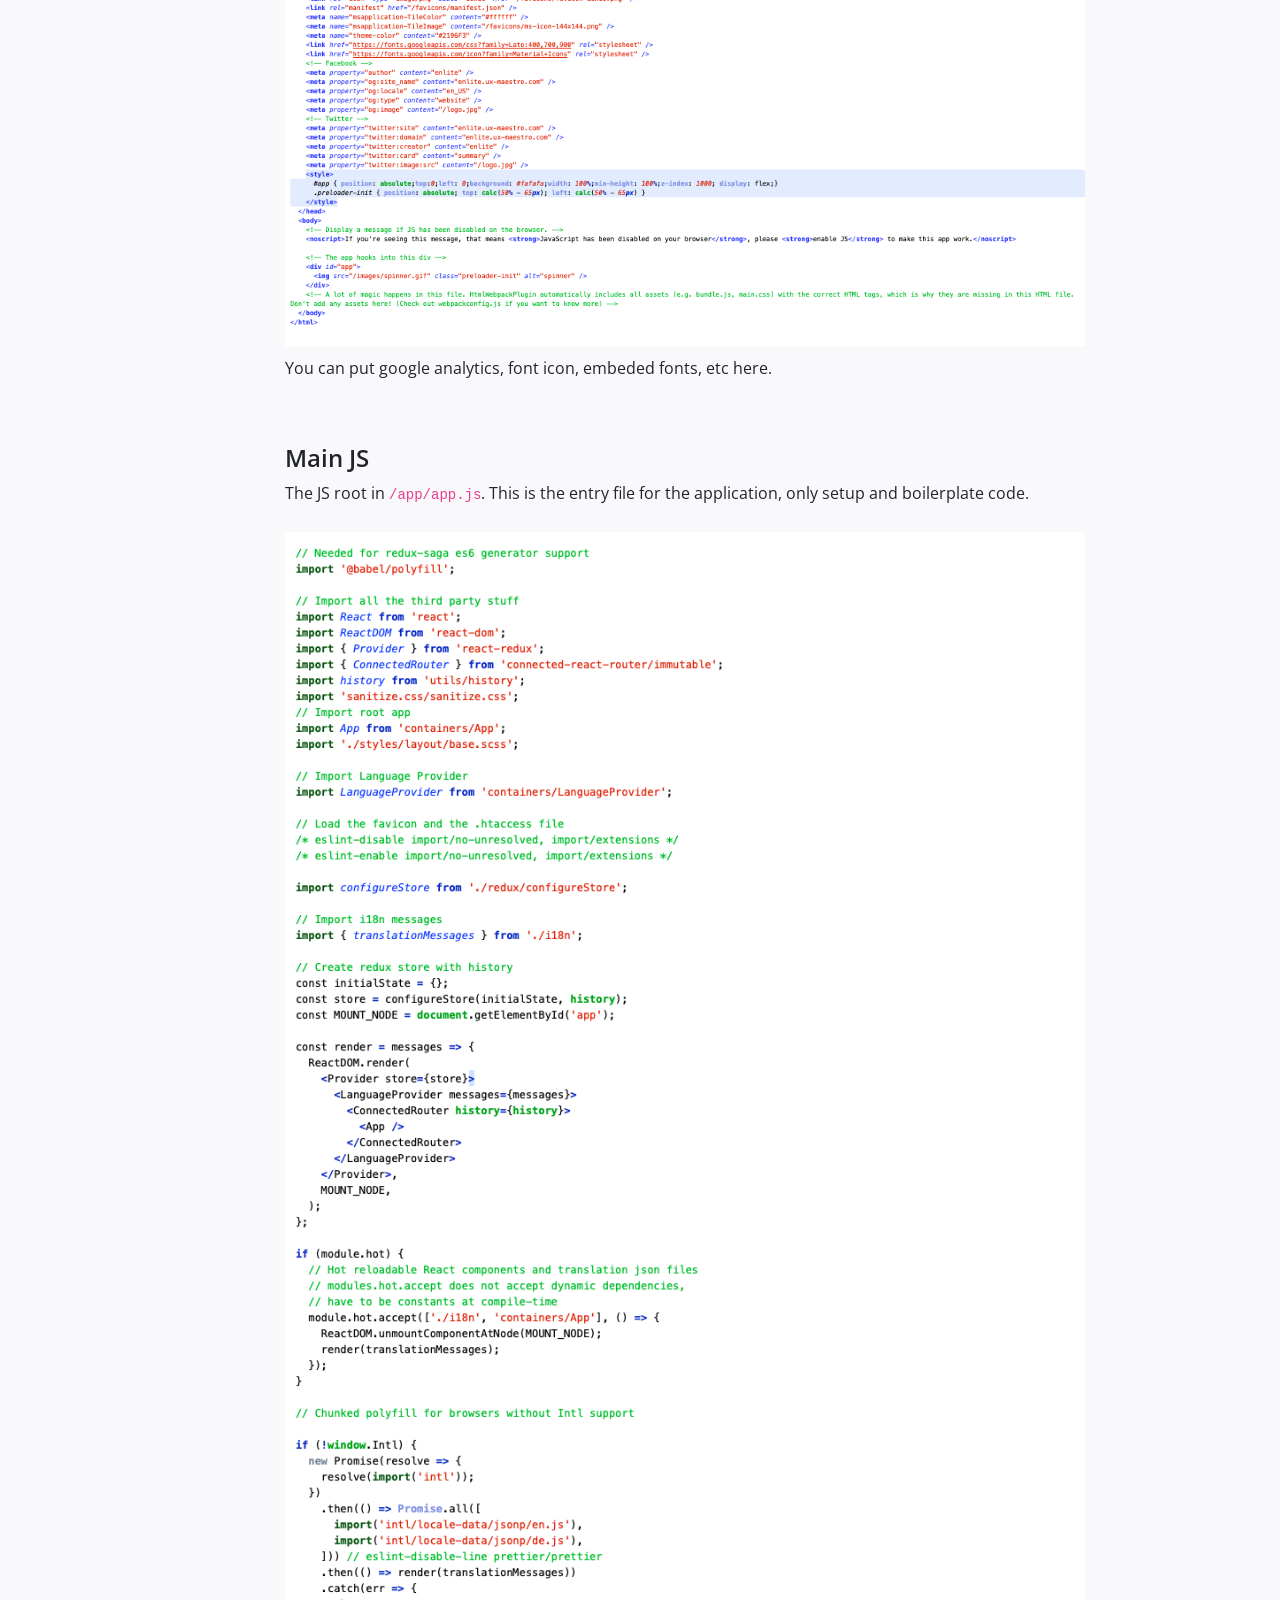
==== commit 22fb6f82: "change log" ====
--- a/index.html
+++ b/index.html
@@ -114,7 +114,7 @@
                 </li>
             </ul>
 
-            <span class="copy">&copy; Copyright 2023 - Enlite Prime</span>
+            <span class="copy">&copy; Copyright 2024 - Enlite Prime</span>
         </div>
         <!-- /#sidebar-wrapper -->
 
@@ -127,14 +127,14 @@
                         <h1 class="title">Thank you for Purchasing </h1>
                         <br /><br />
                         <h3>Enlite Prime - React Admin Dashboard Template For Full-Stack Developer</h3>
-                        <h4>Version 2.1.0</h4>
+                        <h4>Version 2.2.0</h4>
                         <hr />
                         <ul>
                             <li>
                                 Created : 13 May 2019
                             </li>
                             <li>
-                                Latest Update : 2 Jul 2024
+                                Latest Update : 19 Aug 2024
                             </li>
                         </ul>
                     </div>
@@ -1696,6 +1696,64 @@
                           <thead>
                             <tr>
                               <th>
+                                  <strong>Version 2.2.0 – 19 Aug, 2024</strong>
+                              </th>
+                            </tr>
+                          </thead>
+                          <tbody>
+                            <tr>
+                              <td>
+                                Chore: Upgrade to Redux Toolkit
+                              </td>
+                            </tr>
+                            <tr>
+                              <td>
+                                File changes: <br>
+                                - package.json <br>
+                                - app/redux/ <br>
+                                - app/utils/ <br>
+                                - app/containers/Templates/ <br>
+                                - app/containers/Pages/UsersFullstack/ <br>
+                                - app/containers/Pages/Users/ <br>
+                                - app/containers/Pages/Tables/ <br>
+                                - app/containers/Pages/SampleApps/ <br>
+                                - app/containers/Pages/Ecommerce/ <br>
+                                - app/containers/Pages/Chat/ <br>
+                                - app/containers/Pages/Timeline/ <br>
+                              </td>
+                            </tr>
+                            <tr>
+                              <td>
+                                Chore: Change Redux Form to Formik
+                              </td>
+                            </tr>
+                            <tr>
+                              <td>
+                                File changes: <br>
+                                - app/containers/Forms/ <br />
+                                - app/components/Forms/ <br />
+                                - app/components/Contact/ <br />
+                              </td>
+                            </tr>
+                            <tr>
+                              <td>
+                                Chore: Change Redux Saga to Redux Toolkit Query
+                              </td>
+                            </tr>
+                            <tr>
+                              <td>
+                                File changes: <br>
+                                - app/containers/Pages/SampleFirebaseApps/Todo <br>
+                                - app/containers/Pages/SampleFirebaseApps/Email <br>
+                                - app/containers/Pages/SampleFirebaseApps/Contact <br>
+                              </td>
+                            </tr>
+                          </tbody>
+                        </table>
+                        <table class="table table-striped log">
+                          <thead>
+                            <tr>
+                              <th>
                                   <strong>Version 2.1.0 – 2 Jul, 2024</strong>
                               </th>
                             </tr>
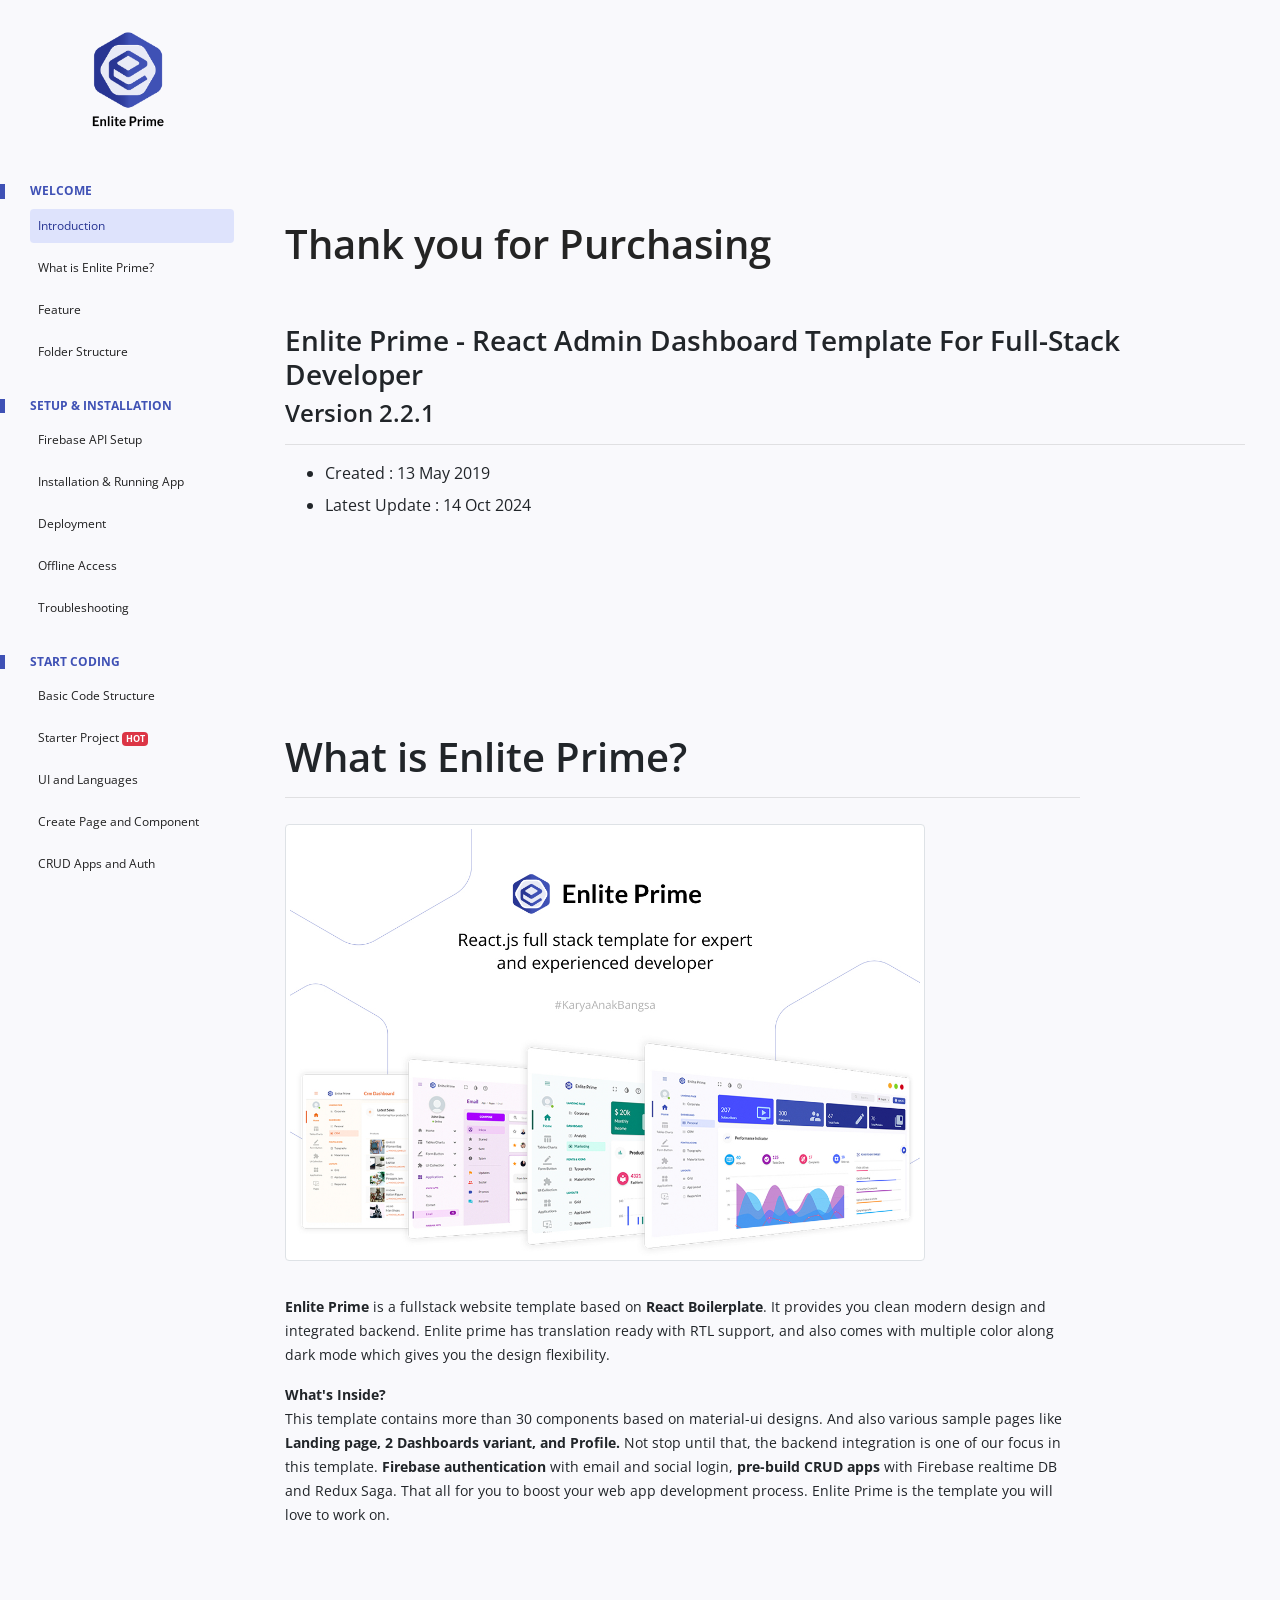
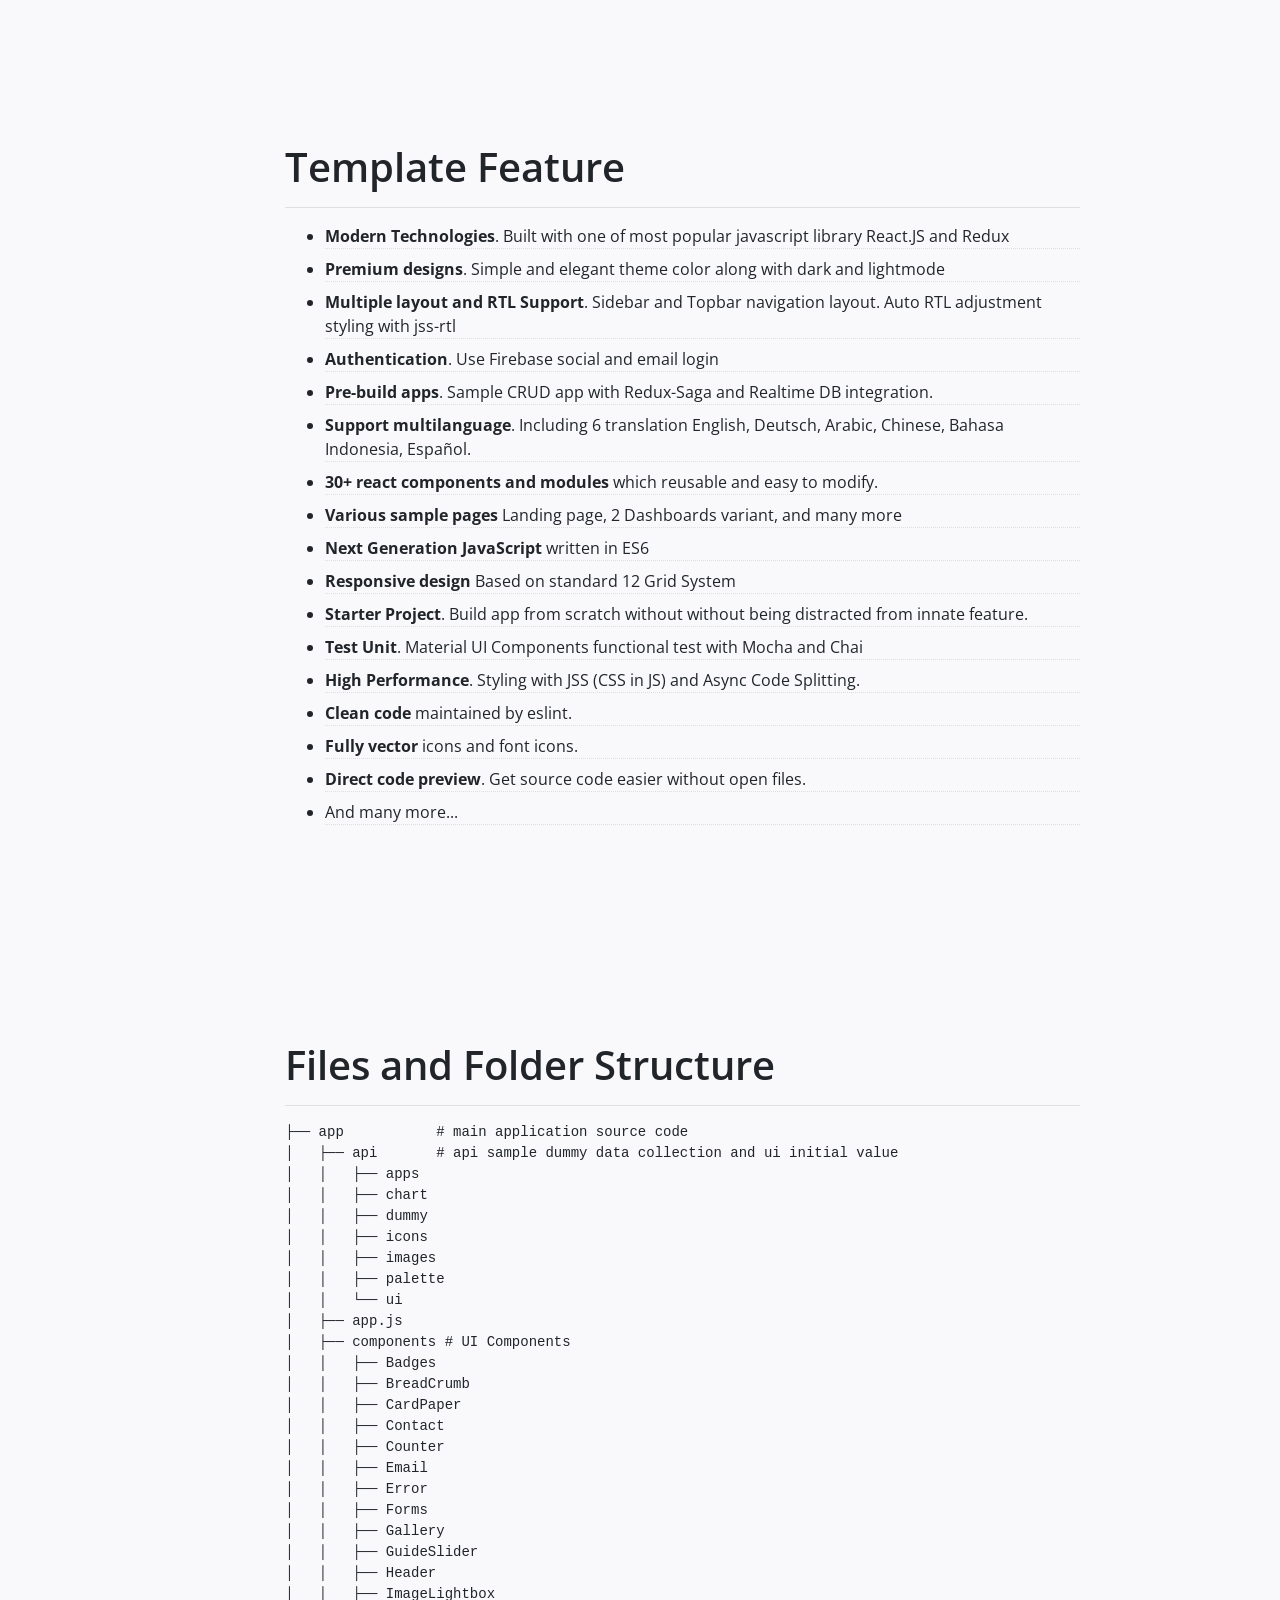
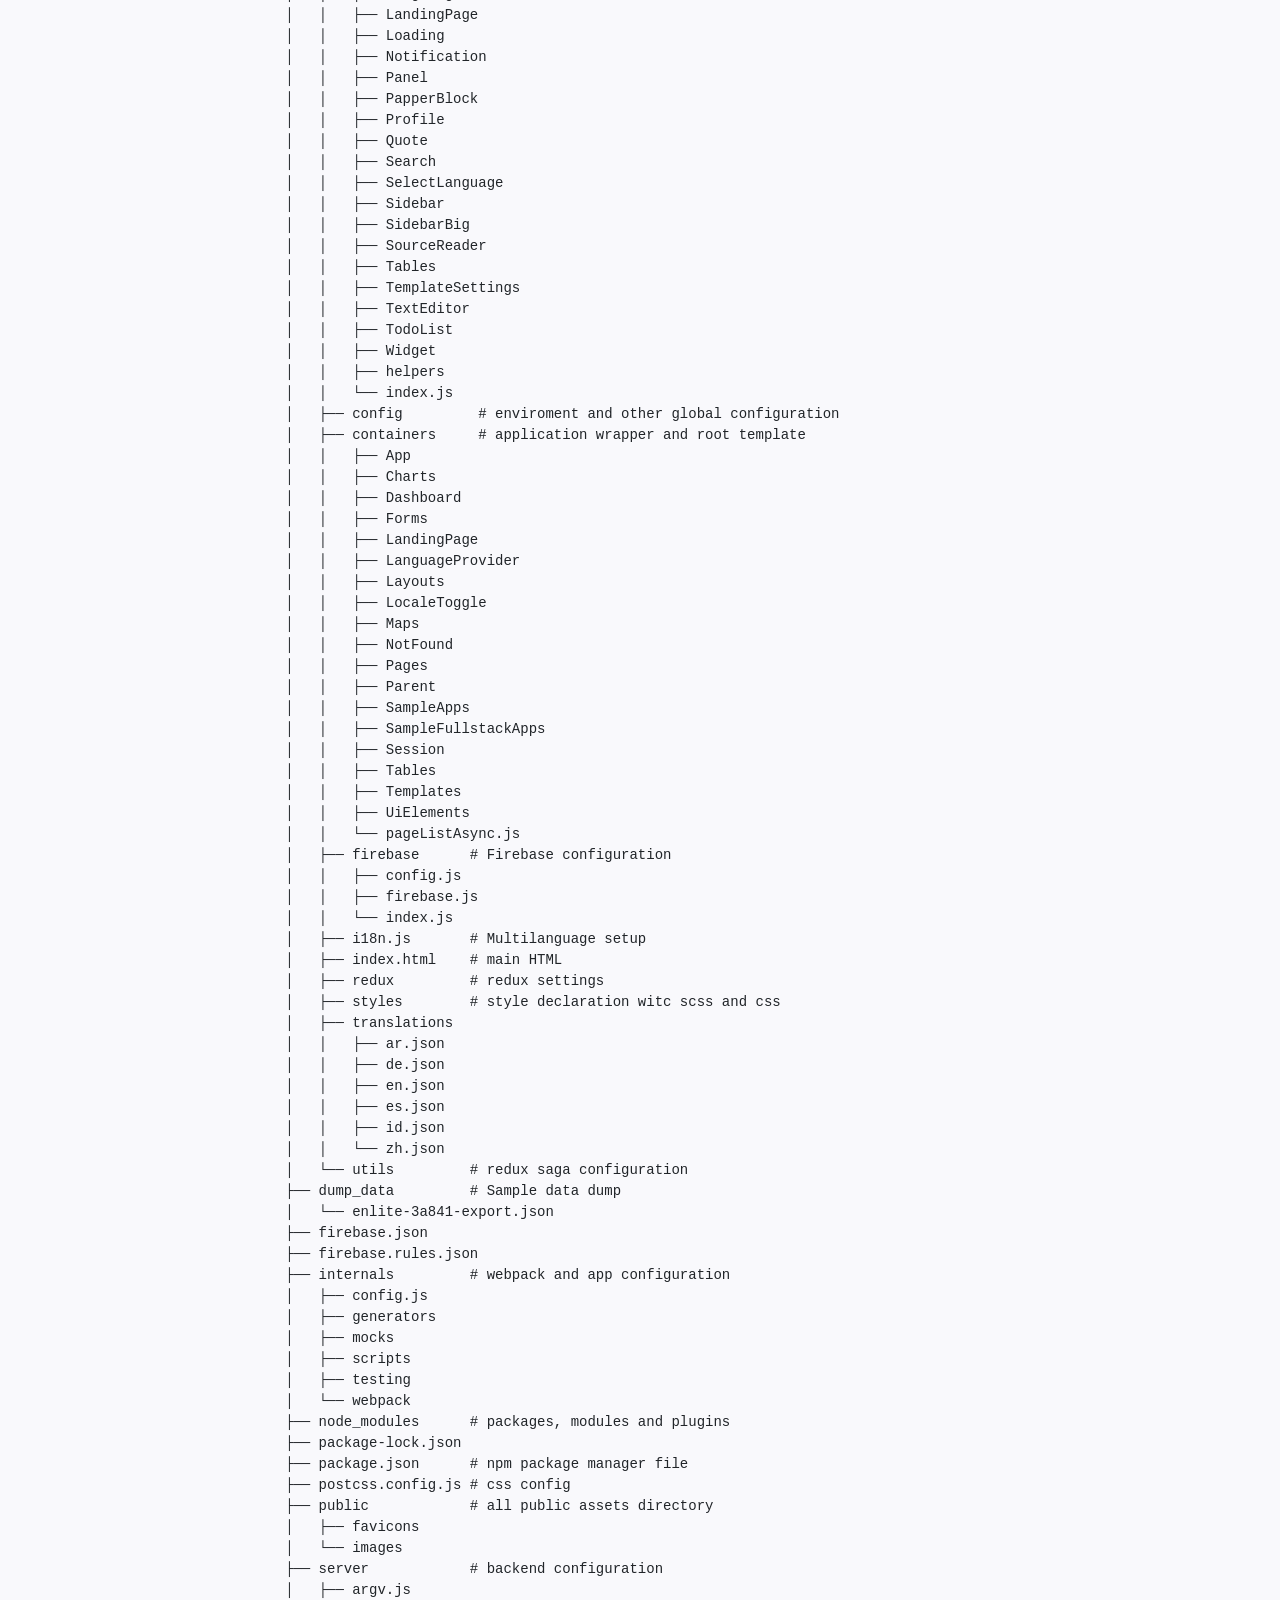
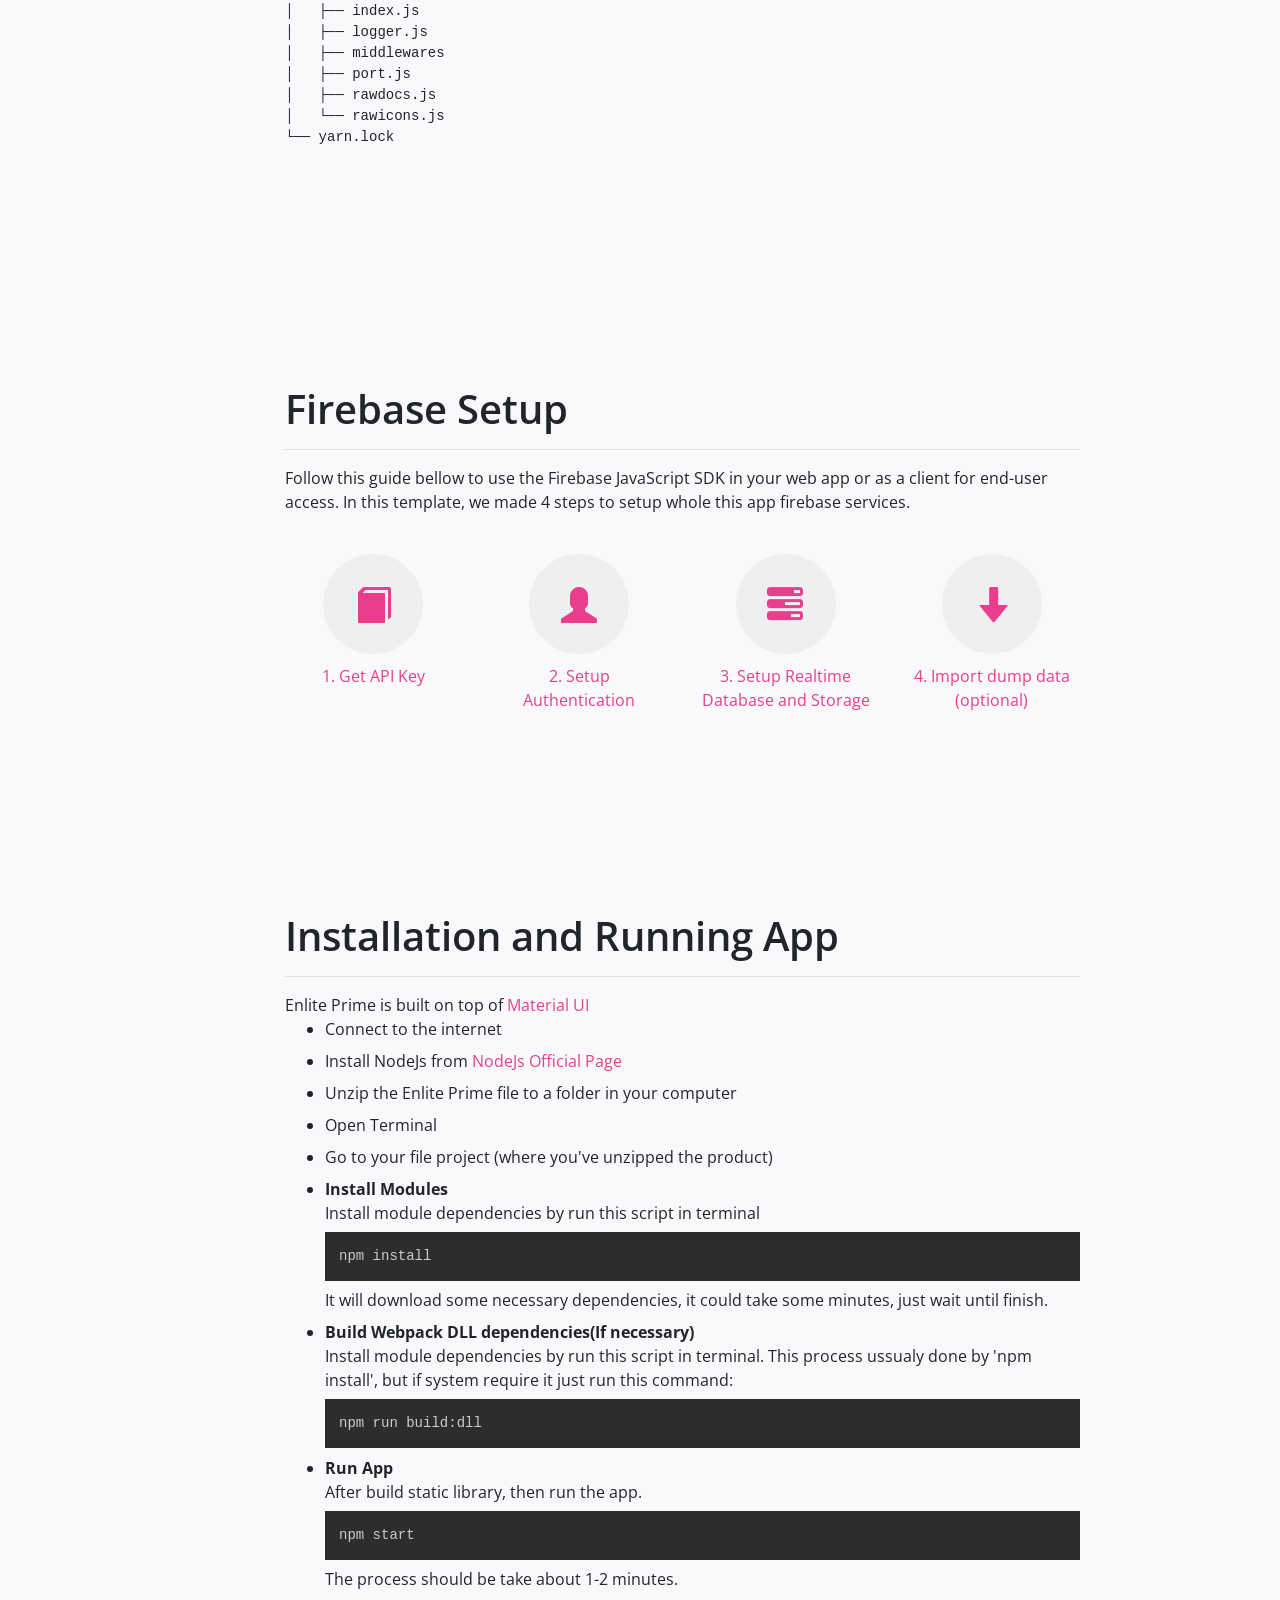
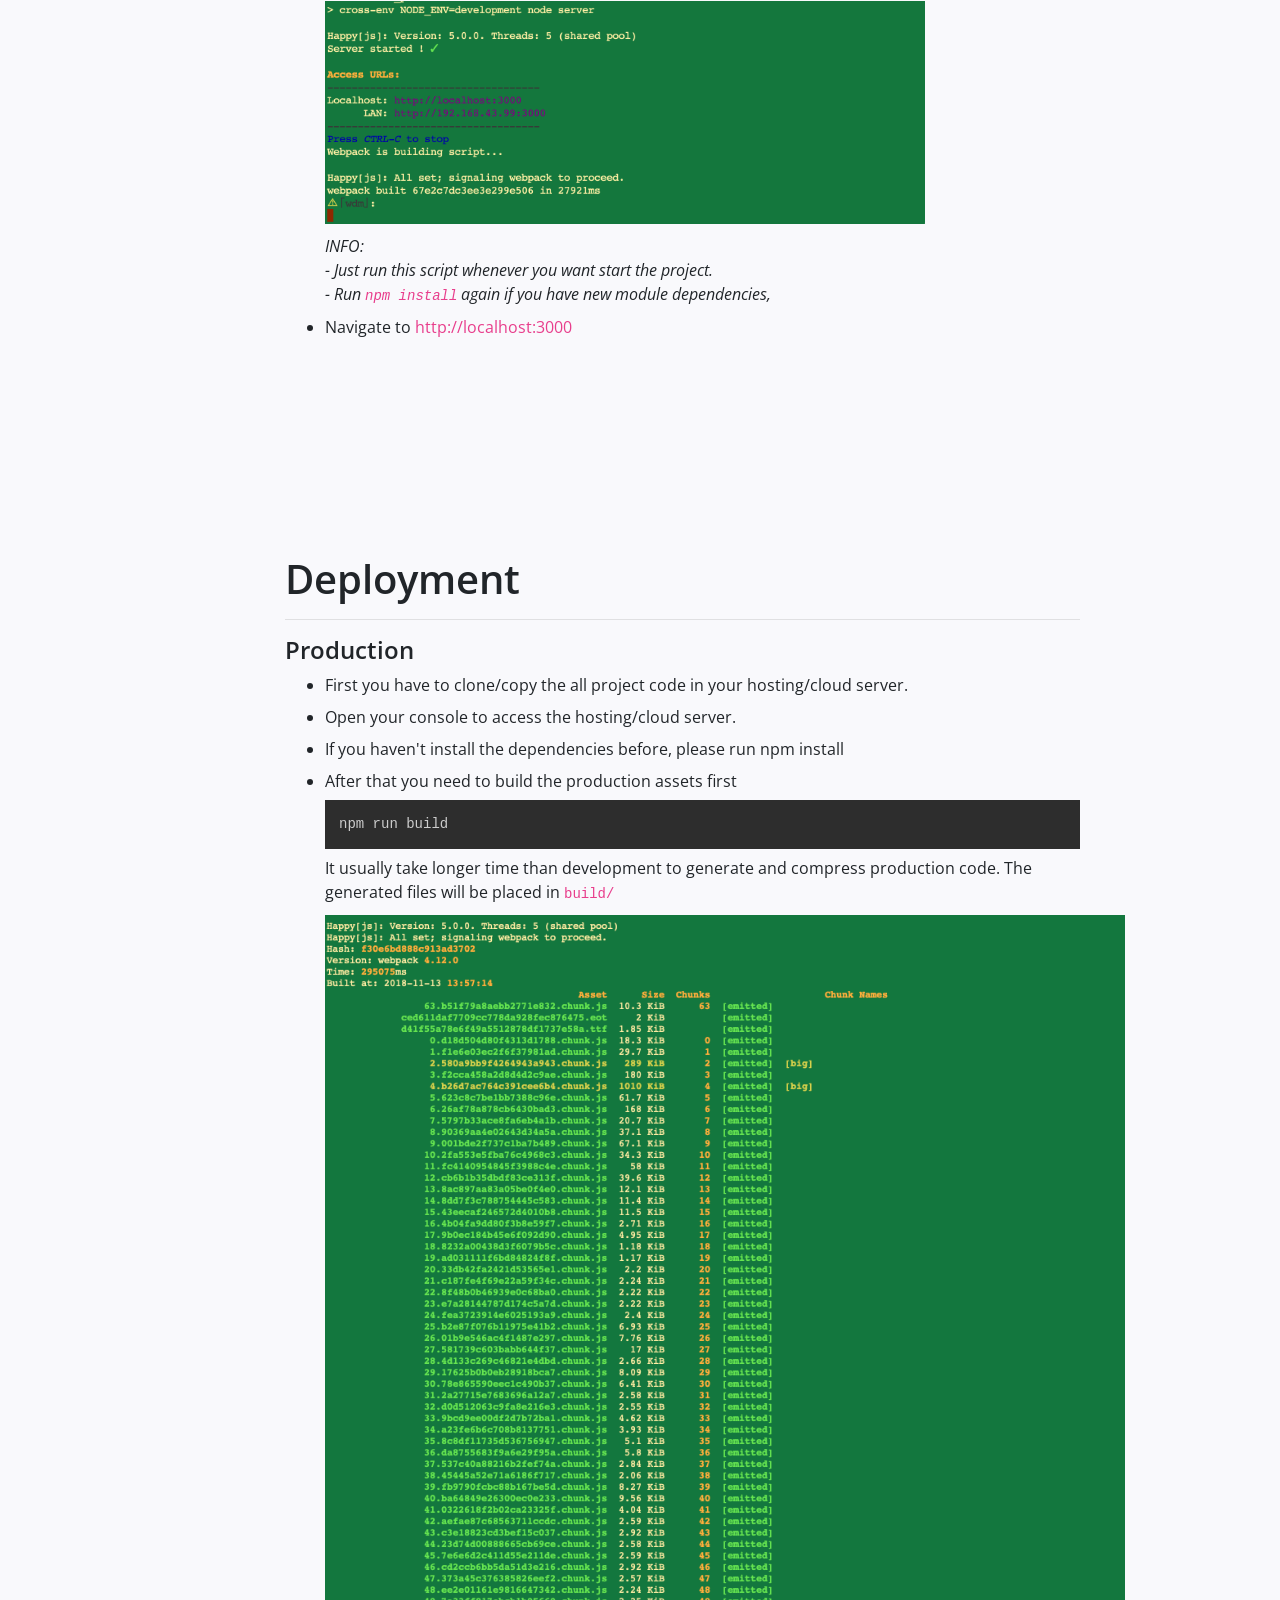
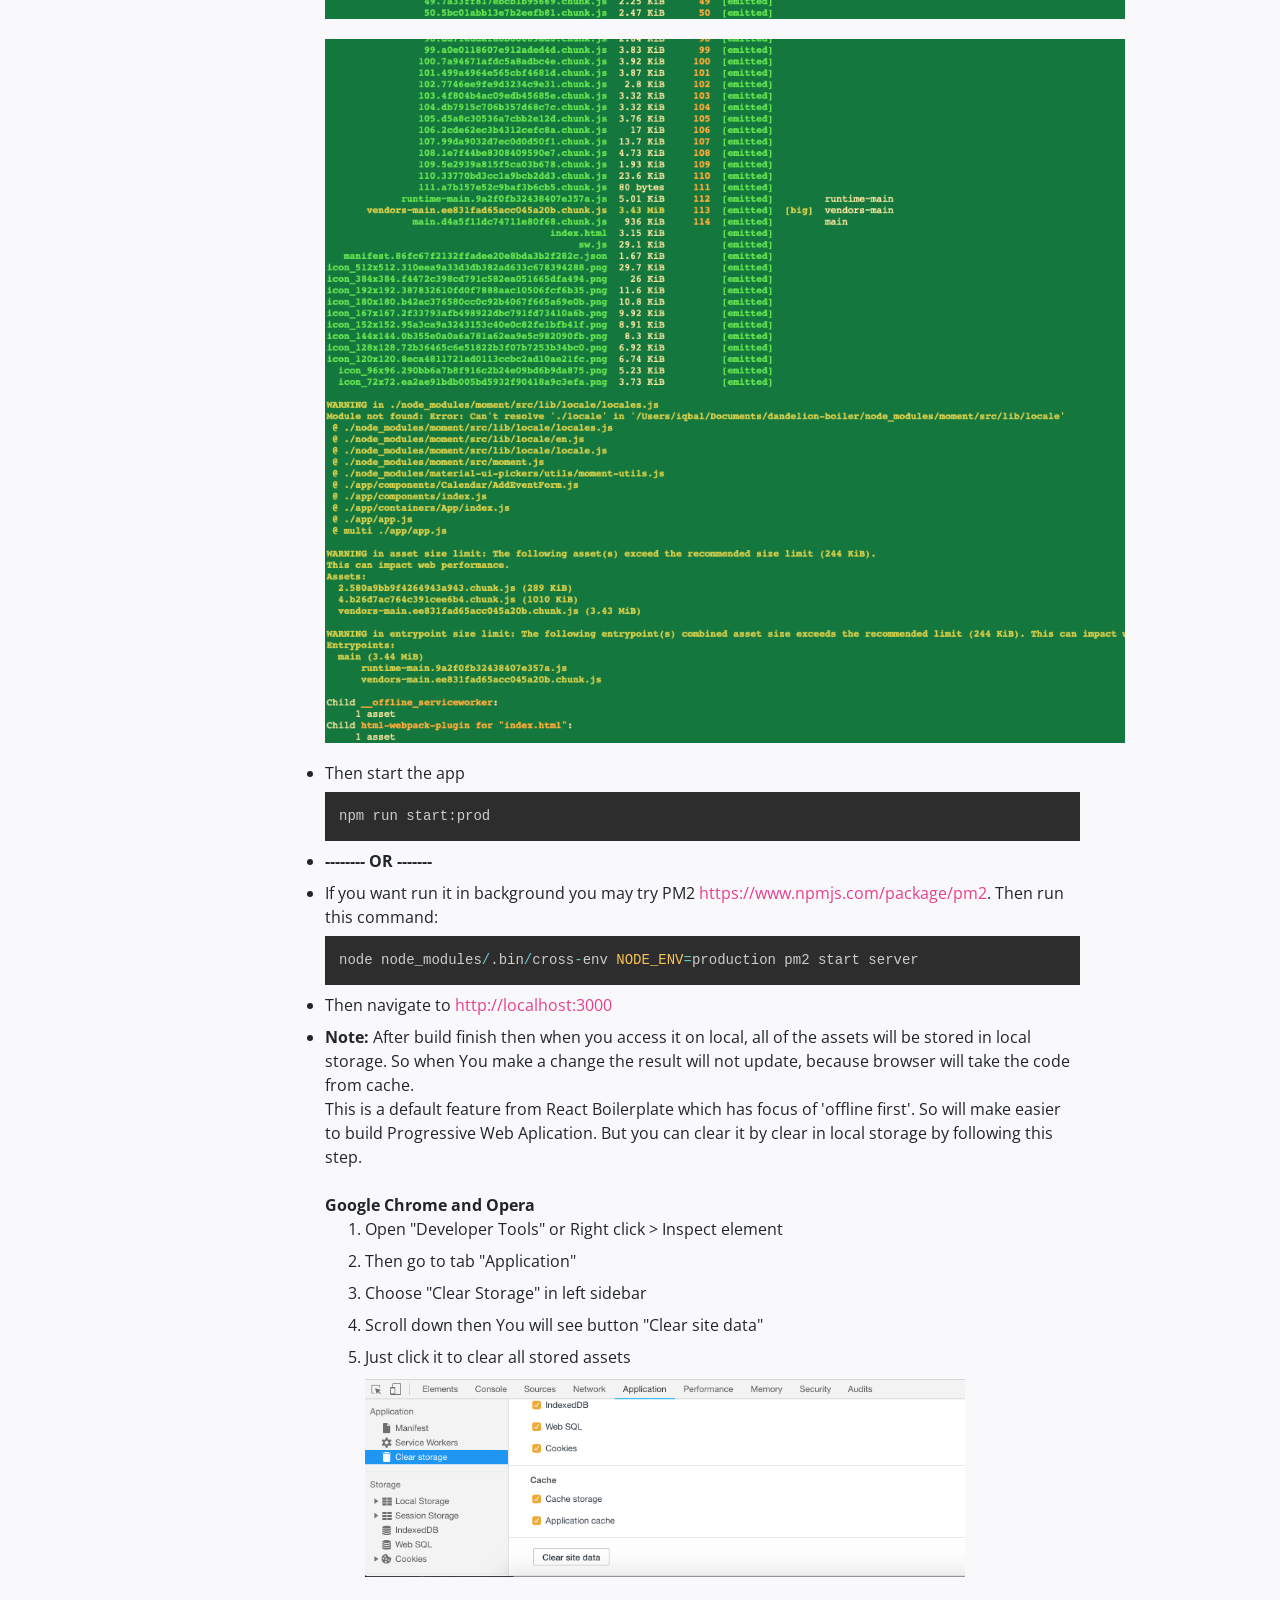
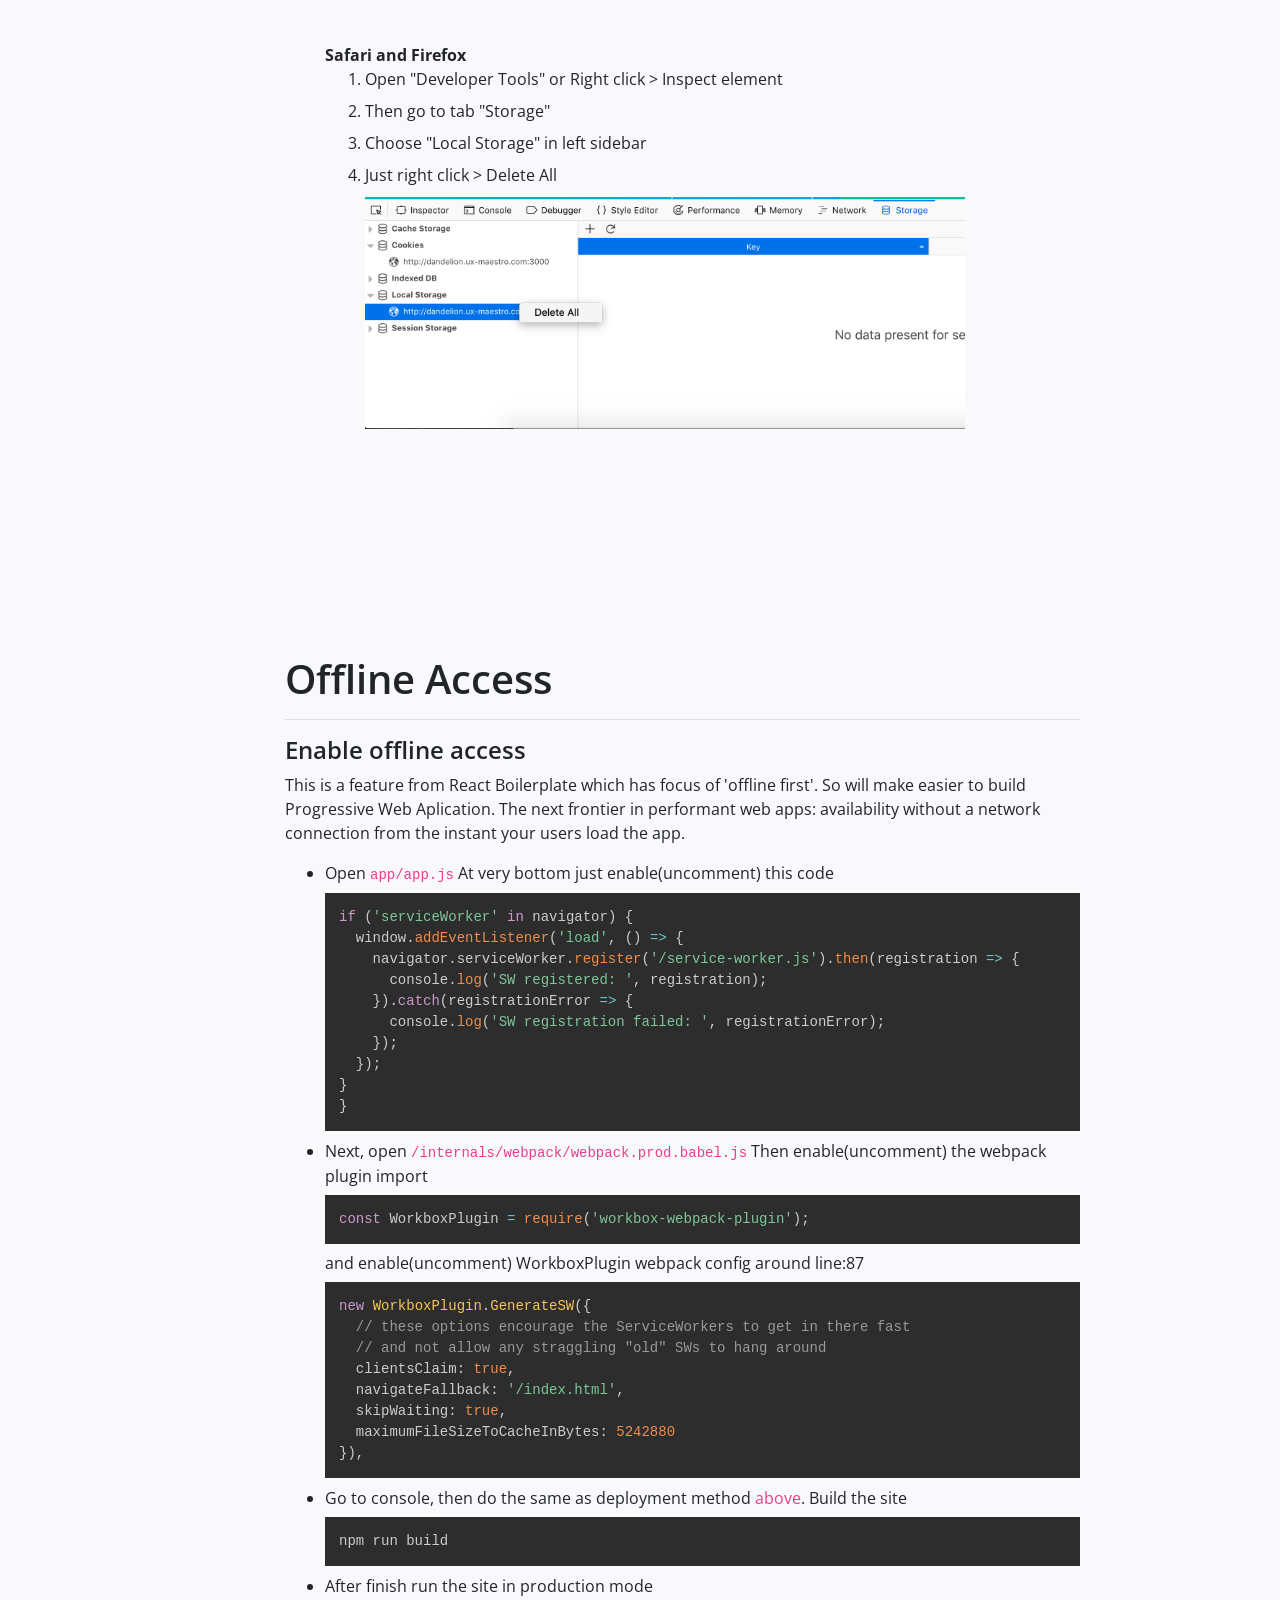
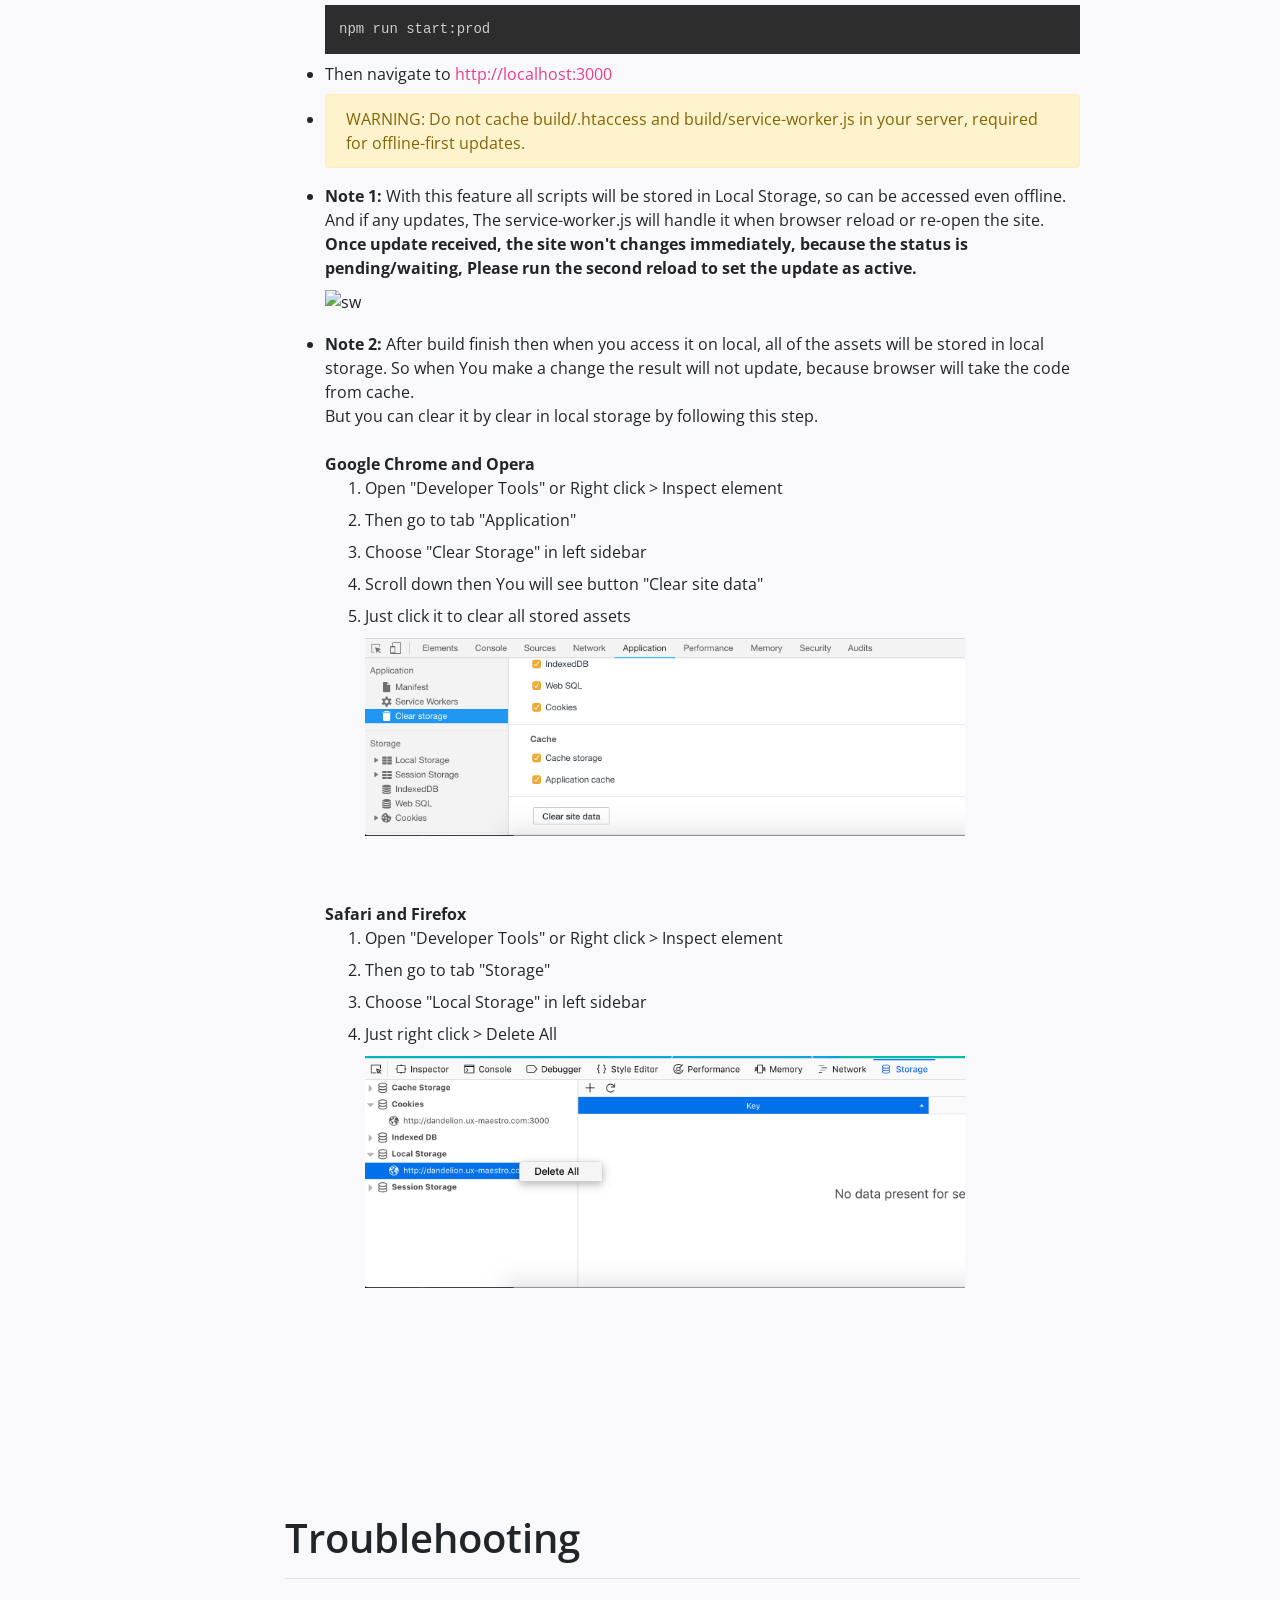
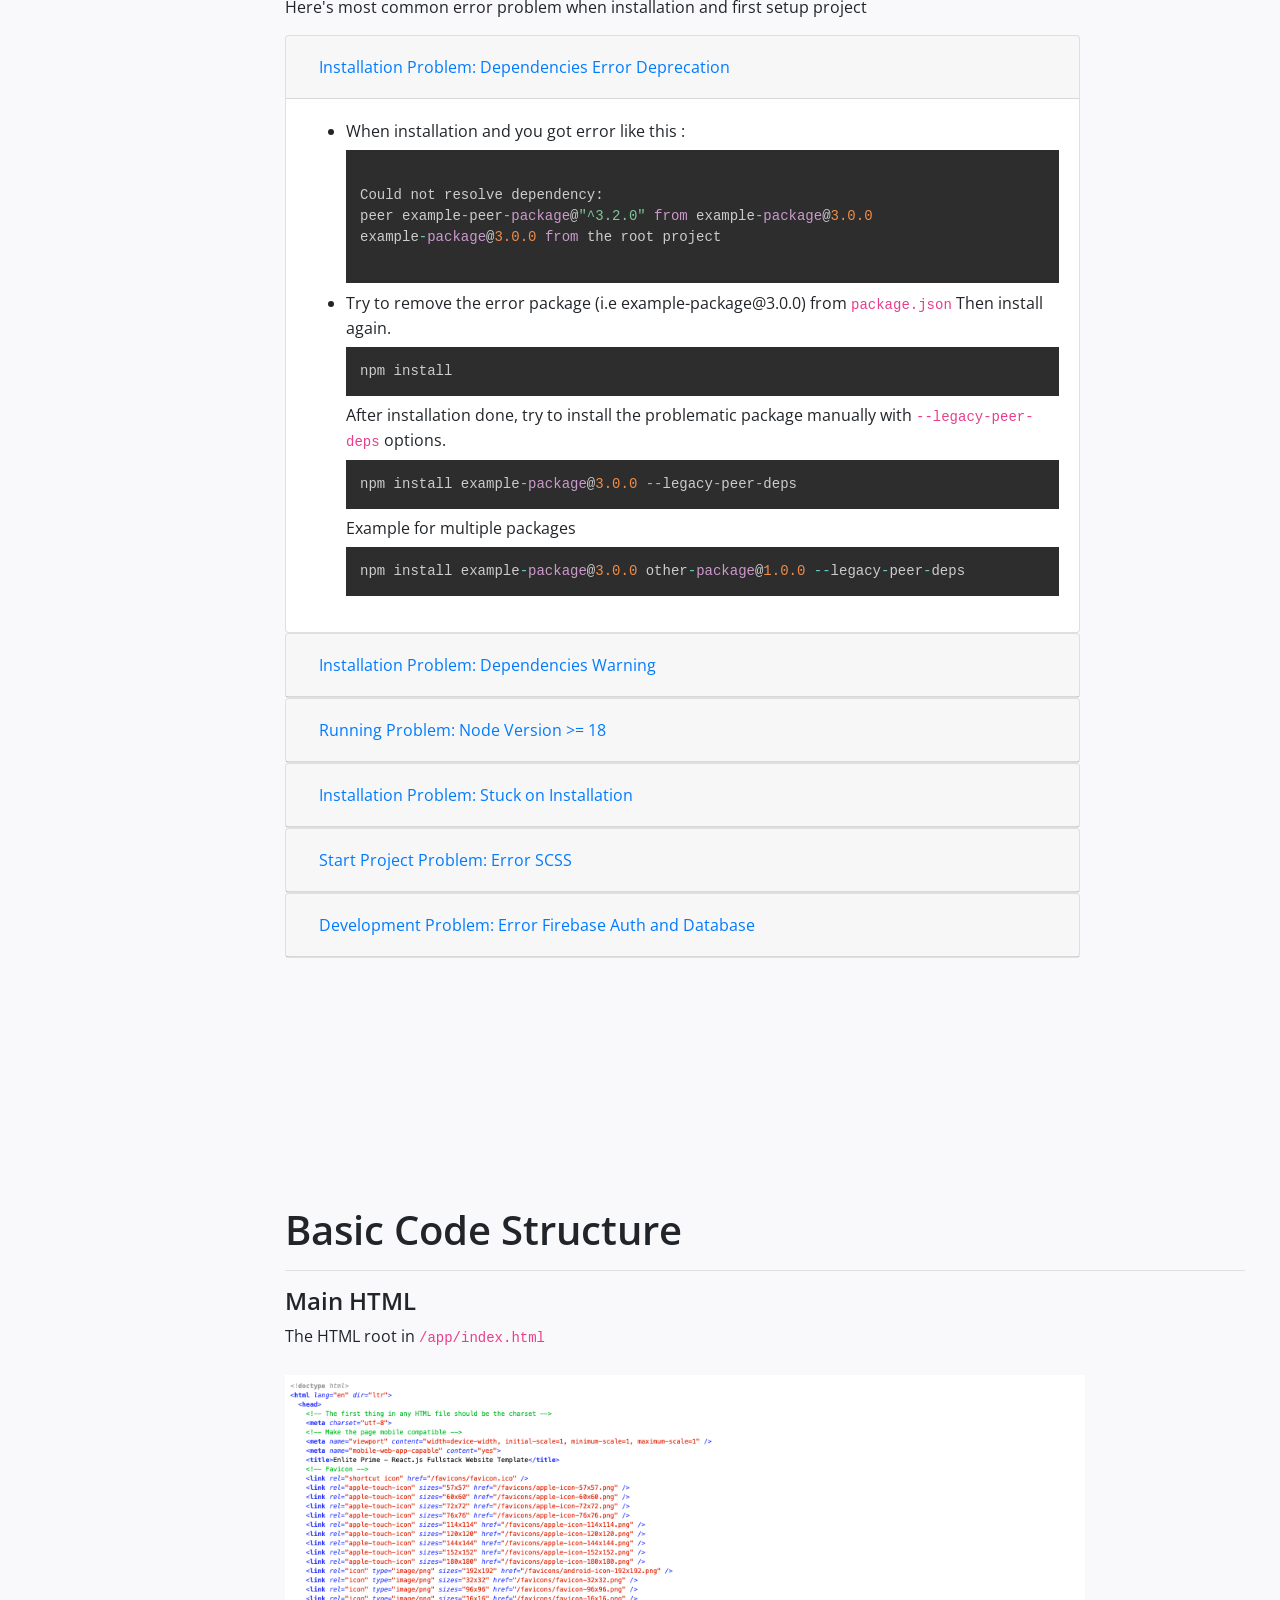
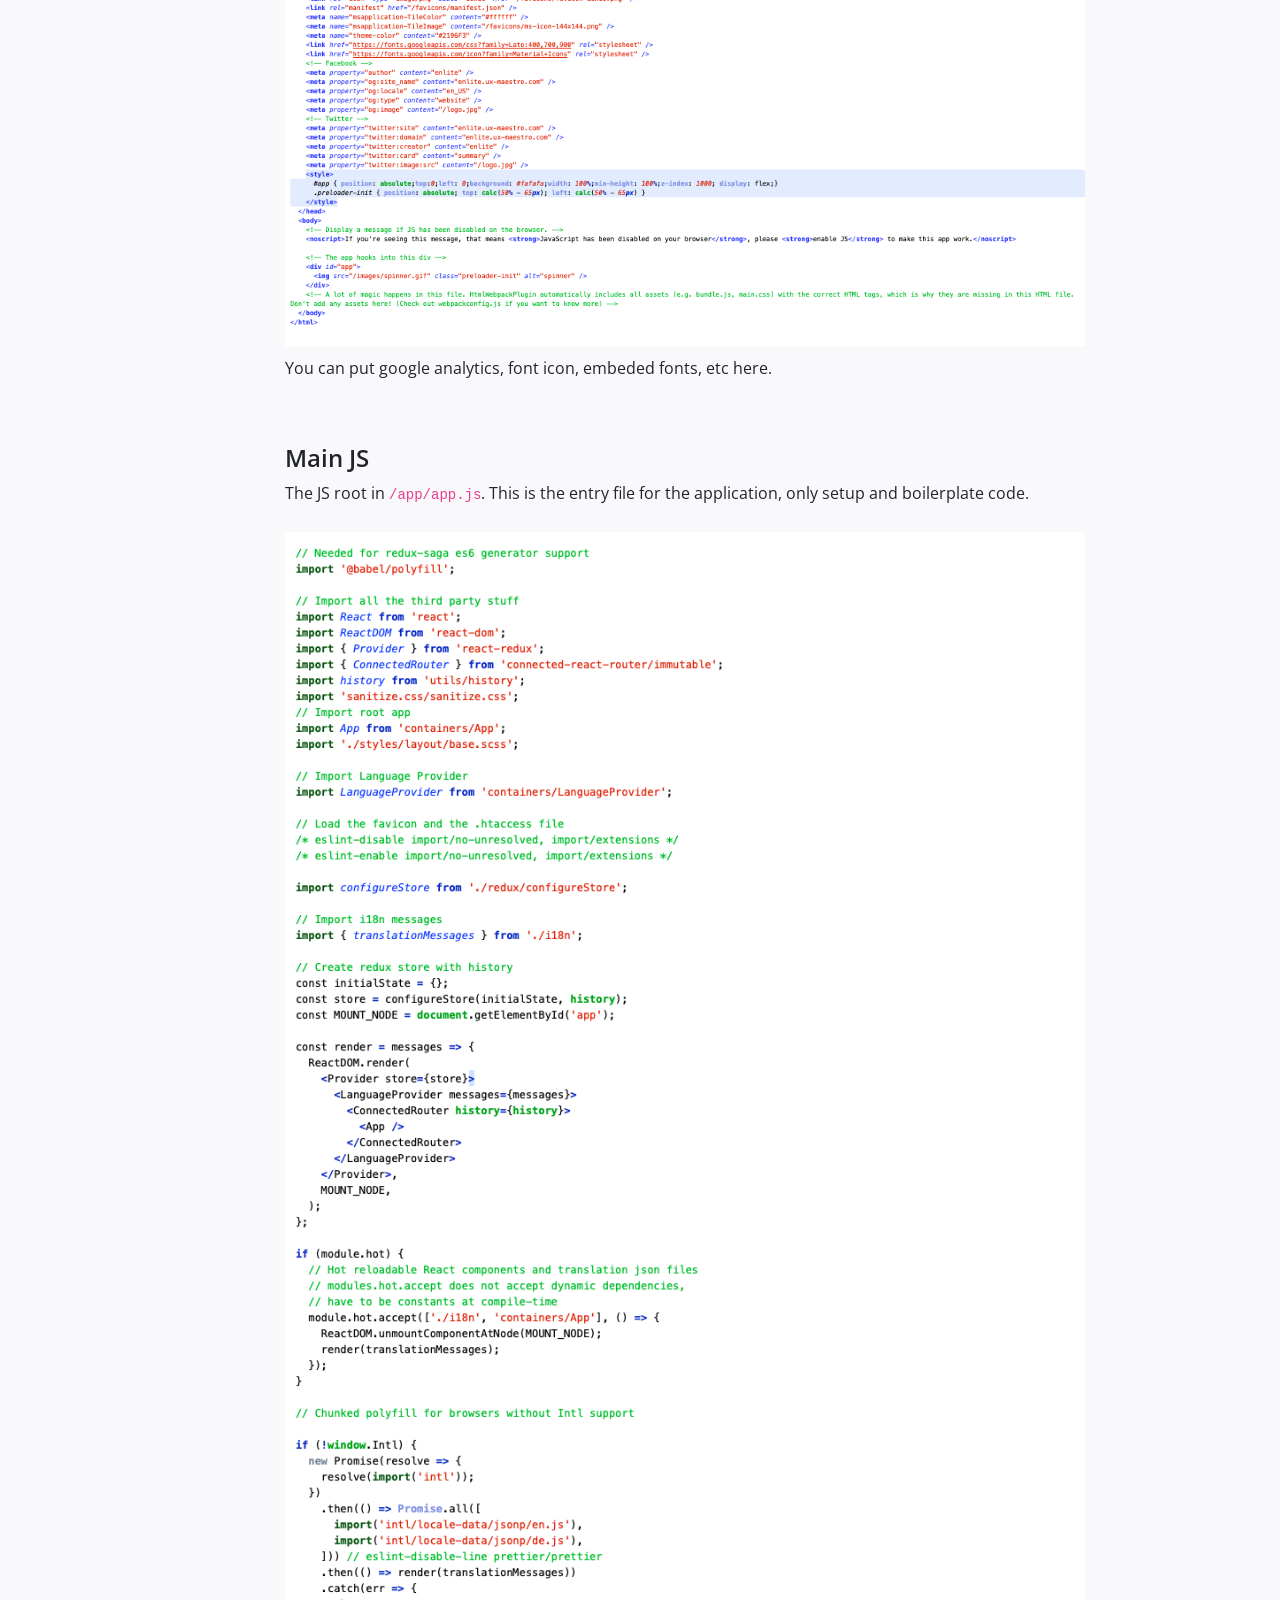
==== commit 29597e69: "change log" ====
--- a/index.html
+++ b/index.html
@@ -127,14 +127,14 @@
                         <h1 class="title">Thank you for Purchasing </h1>
                         <br /><br />
                         <h3>Enlite Prime - React Admin Dashboard Template For Full-Stack Developer</h3>
-                        <h4>Version 2.2.0</h4>
+                        <h4>Version 2.2.1</h4>
                         <hr />
                         <ul>
                             <li>
                                 Created : 13 May 2019
                             </li>
                             <li>
-                                Latest Update : 19 Aug 2024
+                                Latest Update : 14 Oct 2024
                             </li>
                         </ul>
                     </div>
@@ -1696,6 +1696,29 @@
                           <thead>
                             <tr>
                               <th>
+                                  <strong>Version 2.2.1 – 14 Oct, 2024</strong>
+                              </th>
+                            </tr>
+                          </thead>
+                          <tbody>
+                            <tr>
+                              <td>
+                                Fixed: Login with firebase issue
+                              </td>
+                            </tr>
+                            <tr>
+                              <td>
+                                File changes: <br>
+                                - app/containers/Pages/UsersFirebase/Login.js <br>
+                                - app/containers/Session/ProtectedPage.js <br>
+                              </td>
+                            </tr>
+                          </tbody>
+                        </table>
+                        <table class="table table-striped log">
+                          <thead>
+                            <tr>
+                              <th>
                                   <strong>Version 2.2.0 – 19 Aug, 2024</strong>
                               </th>
                             </tr>
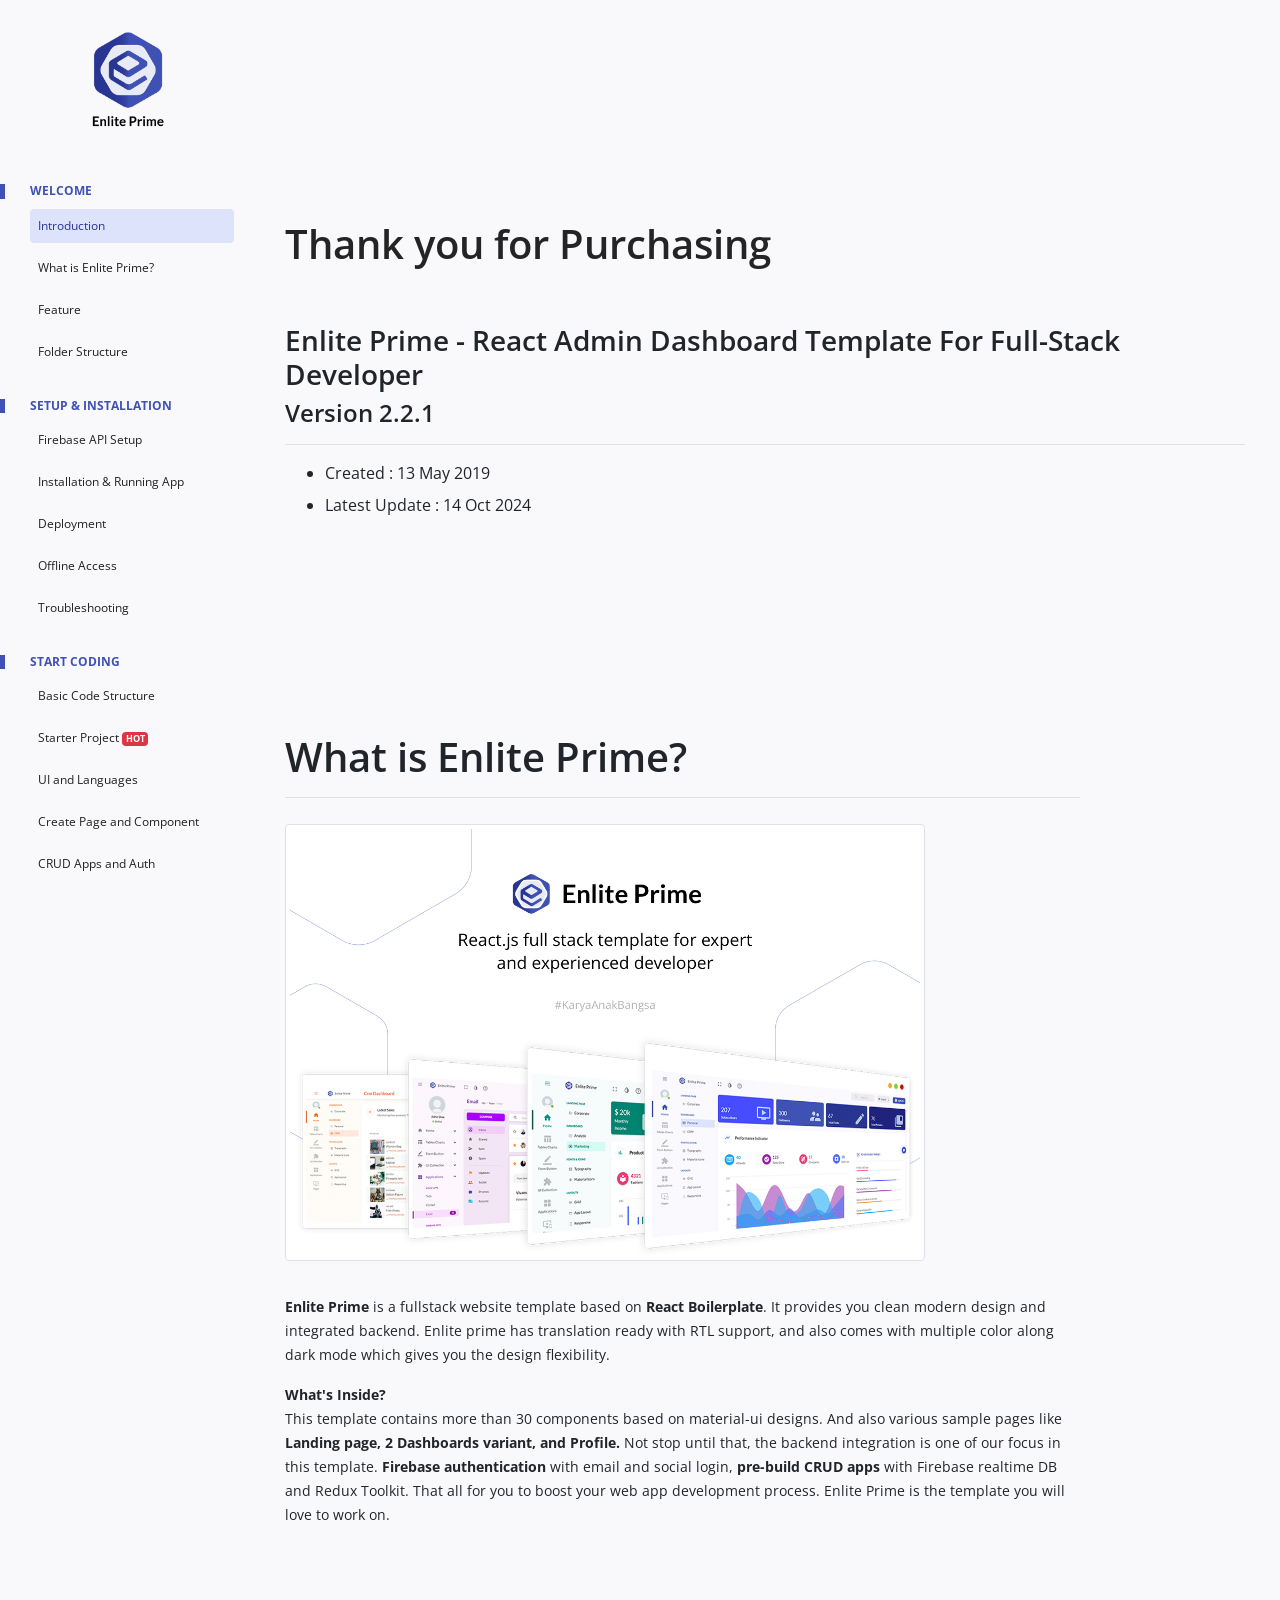
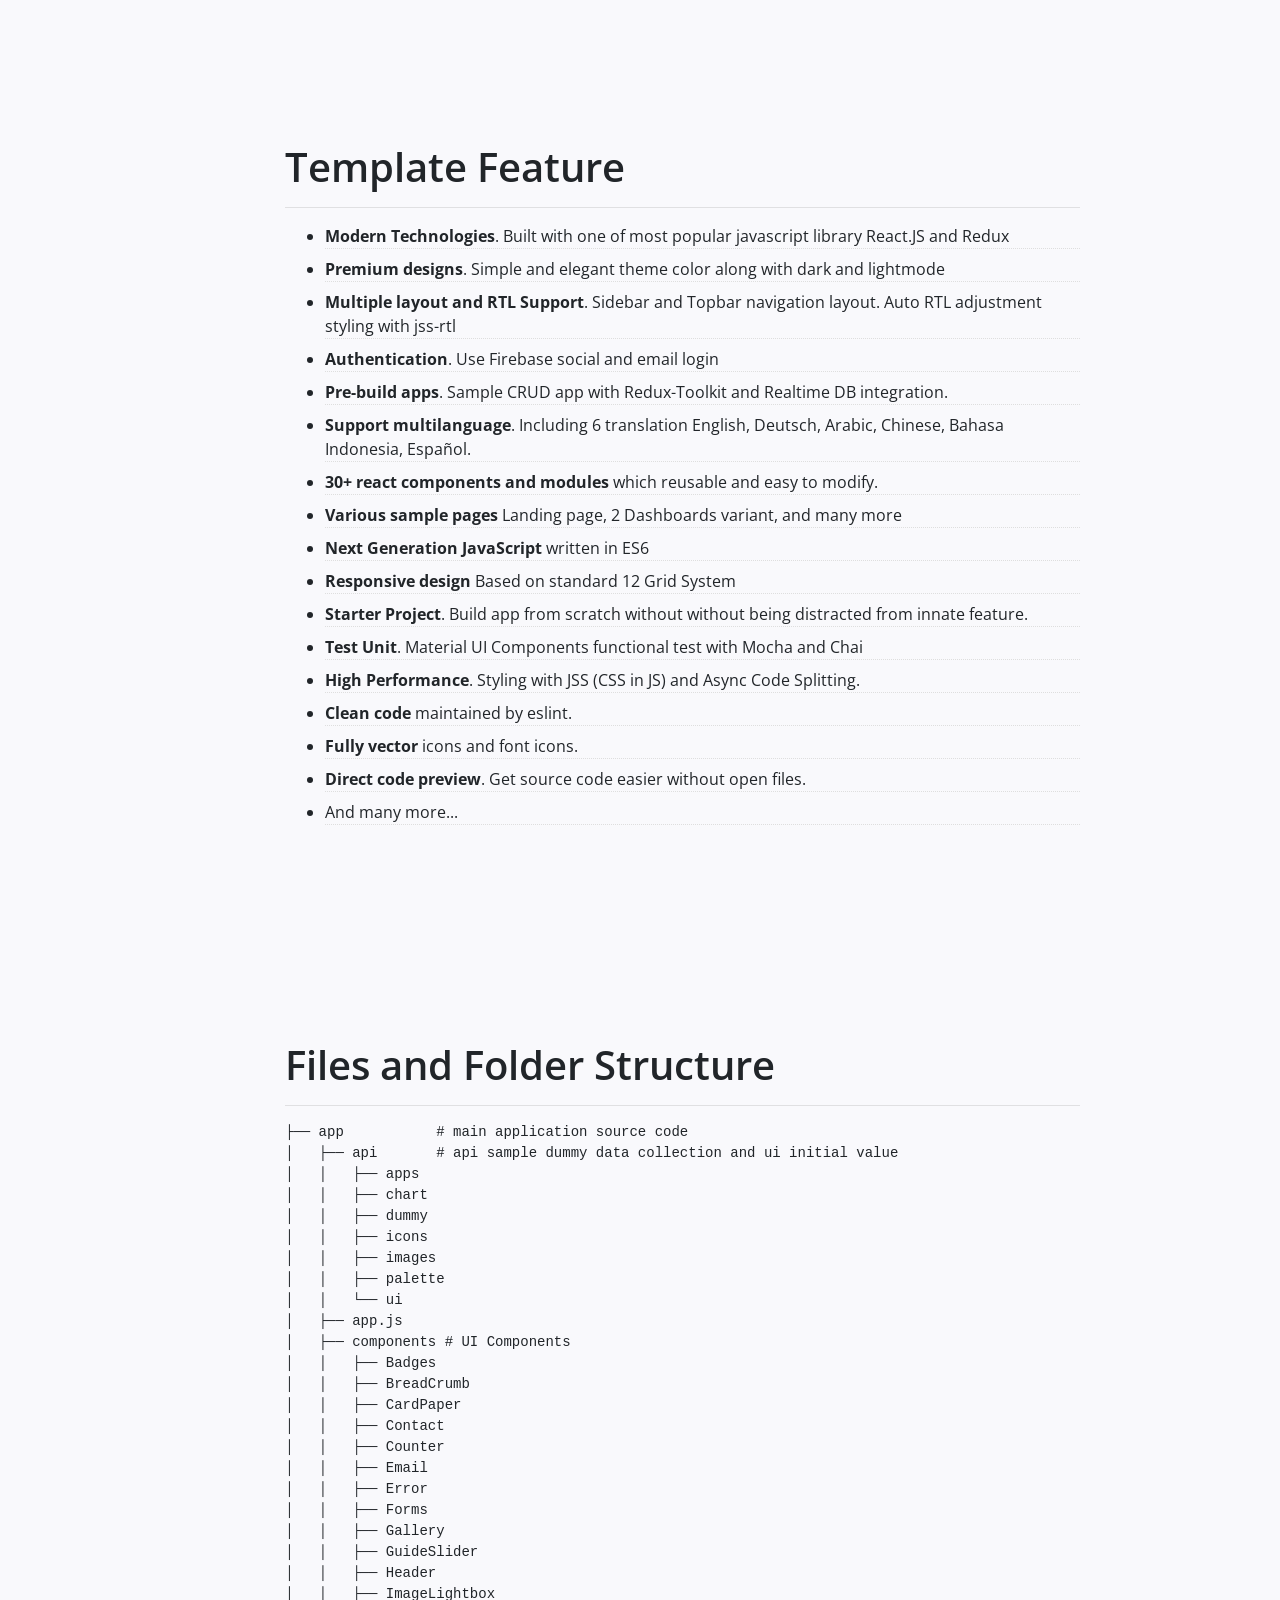
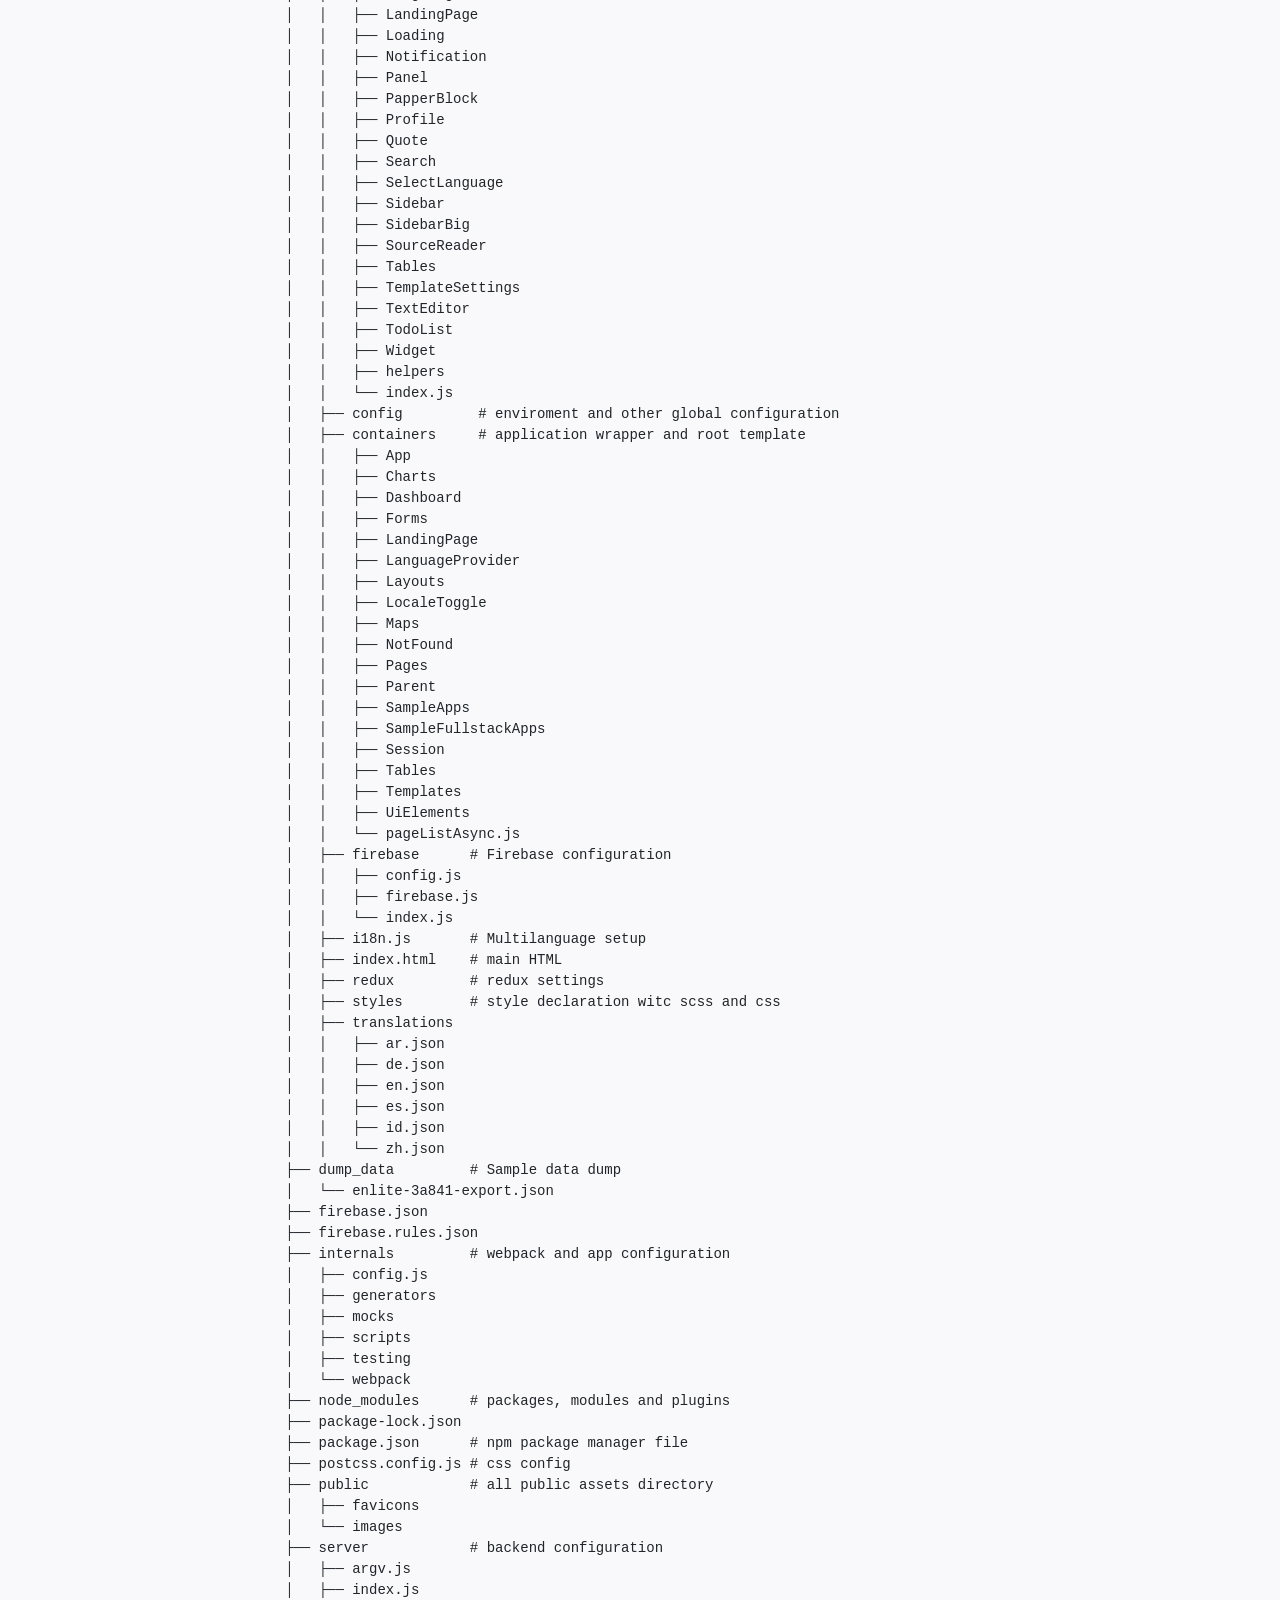
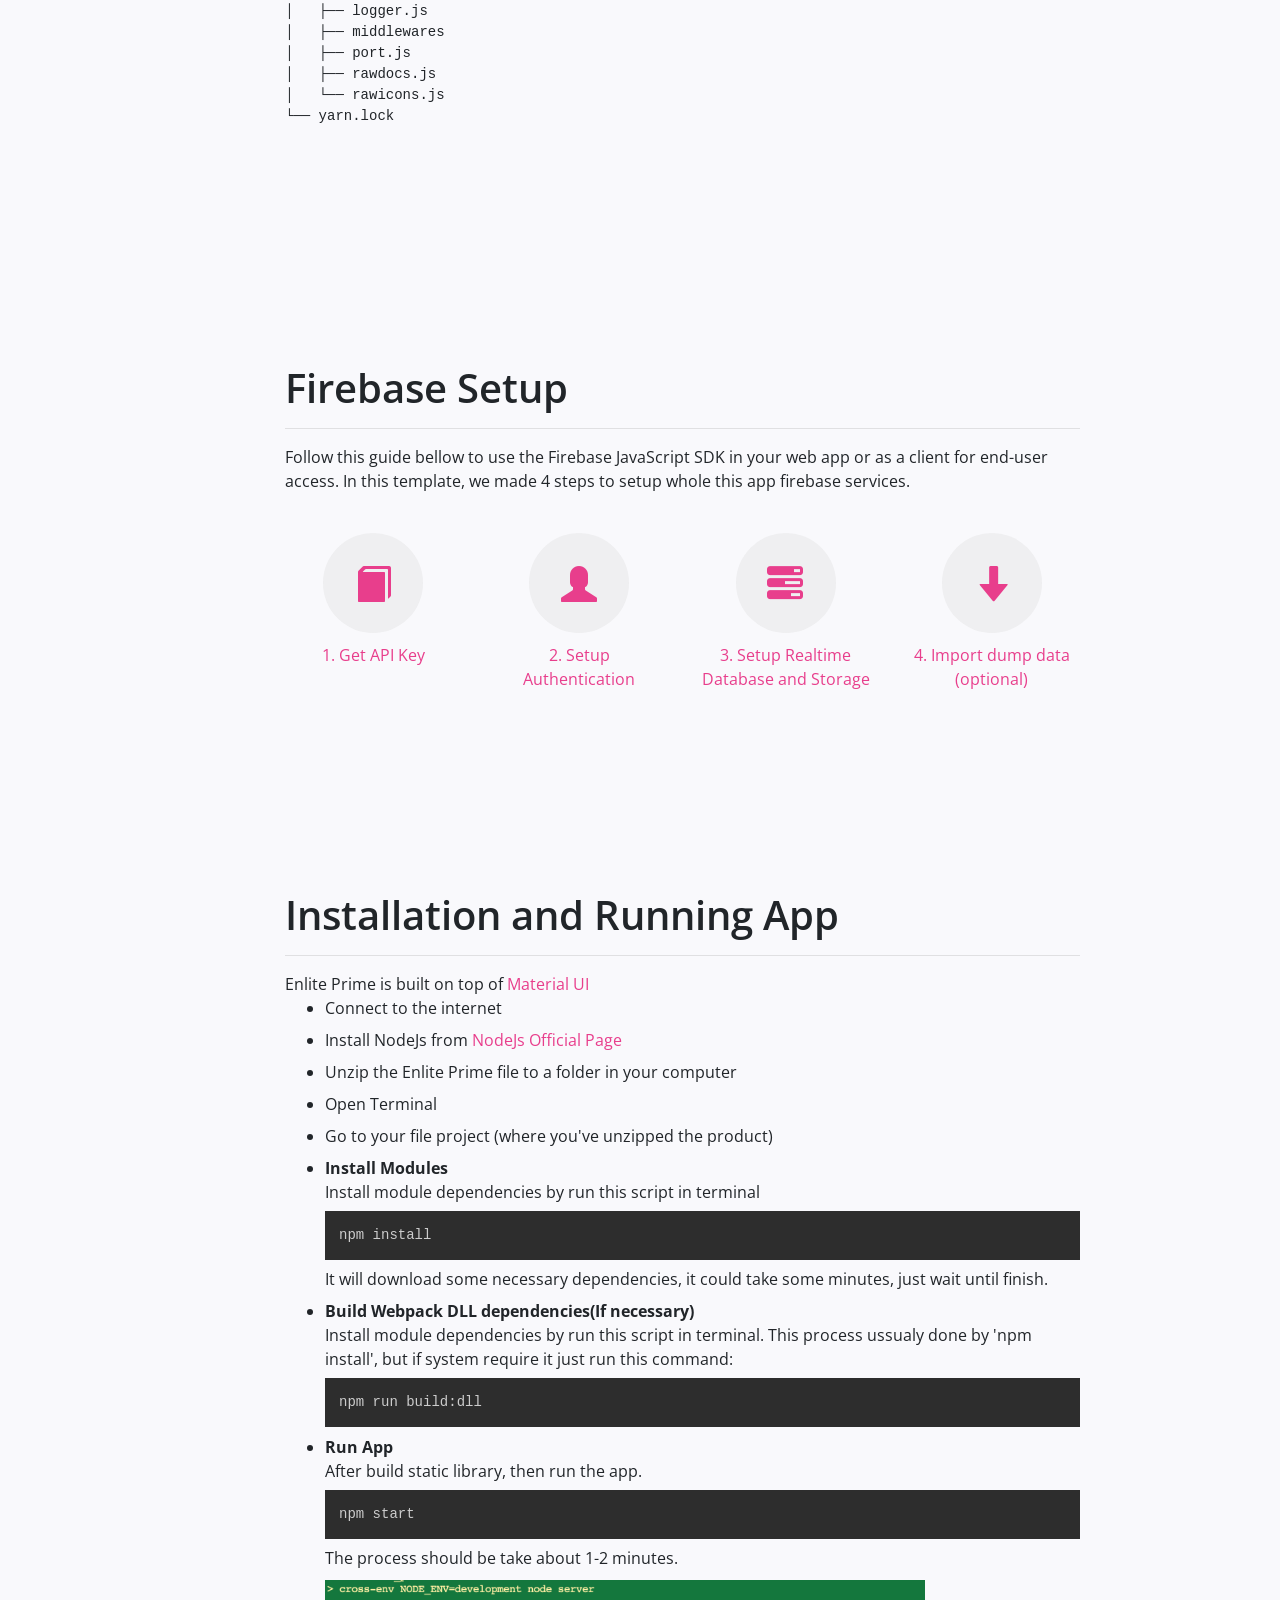
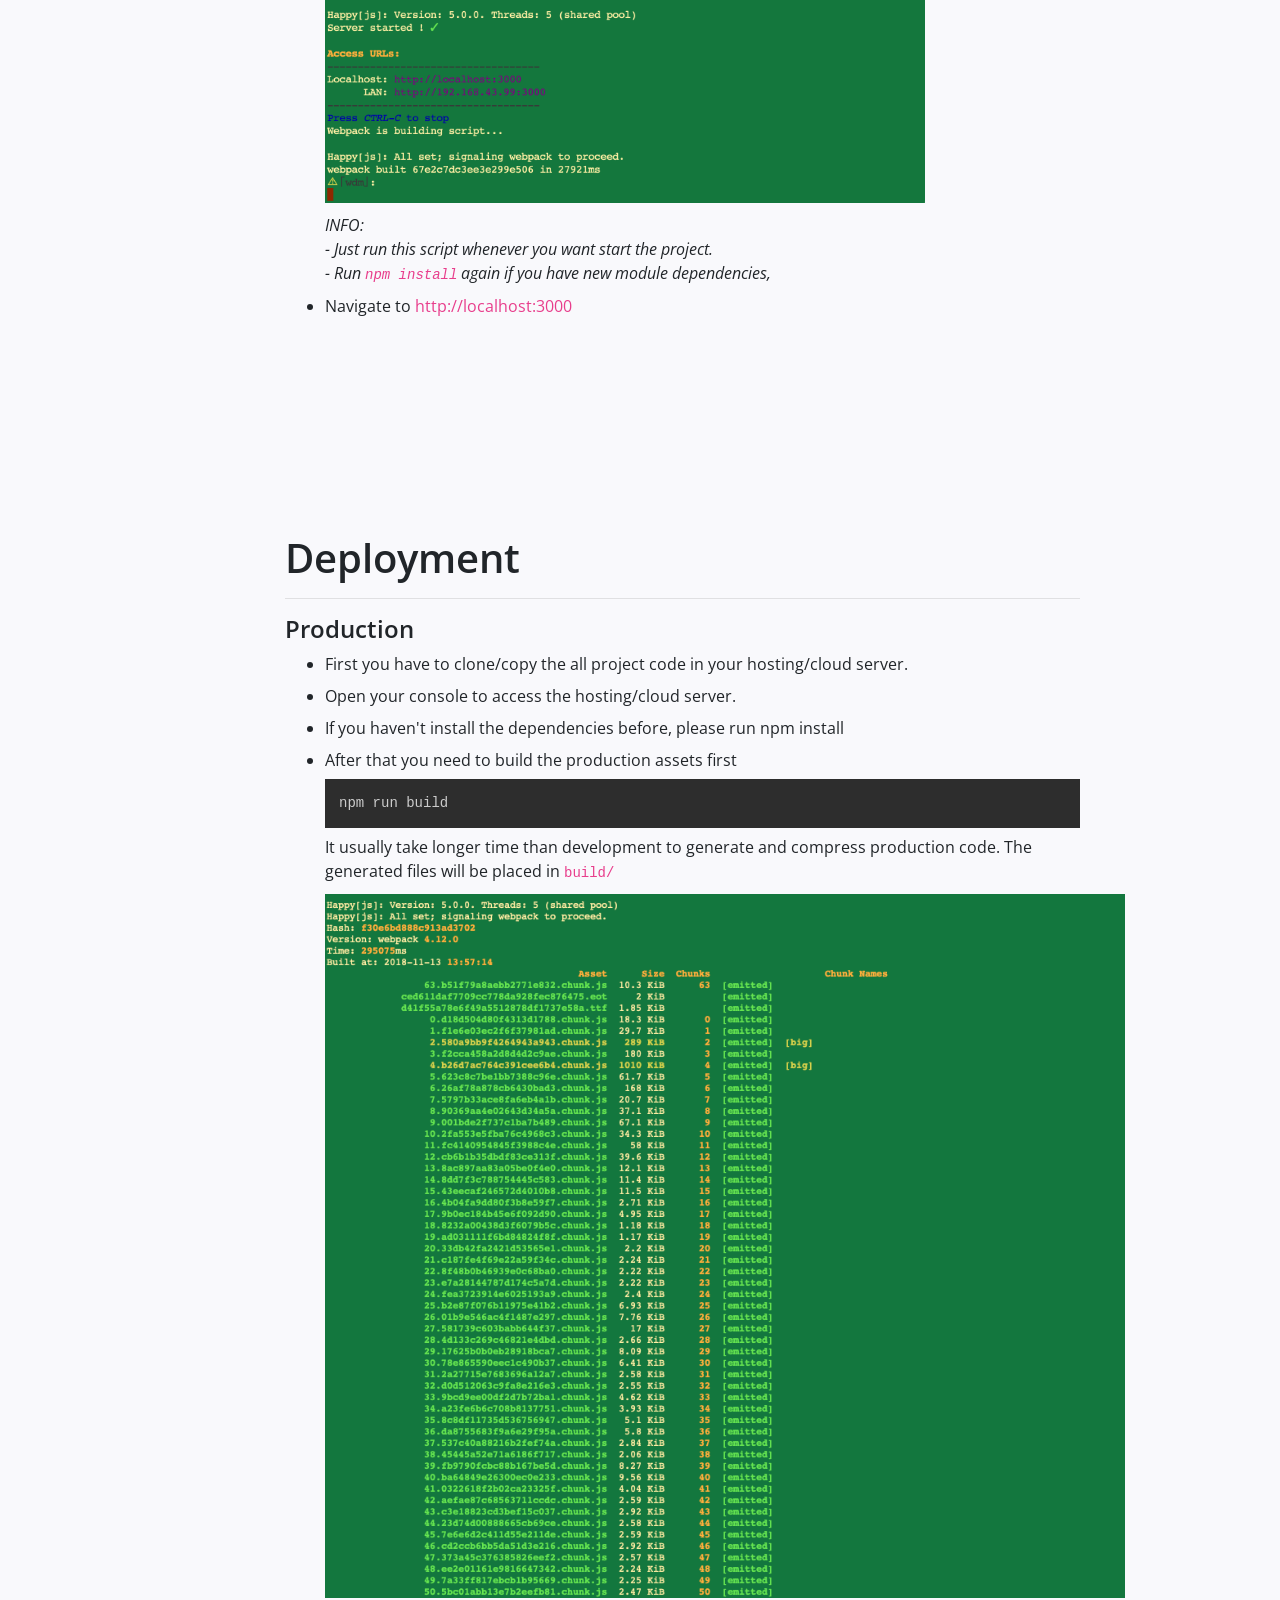
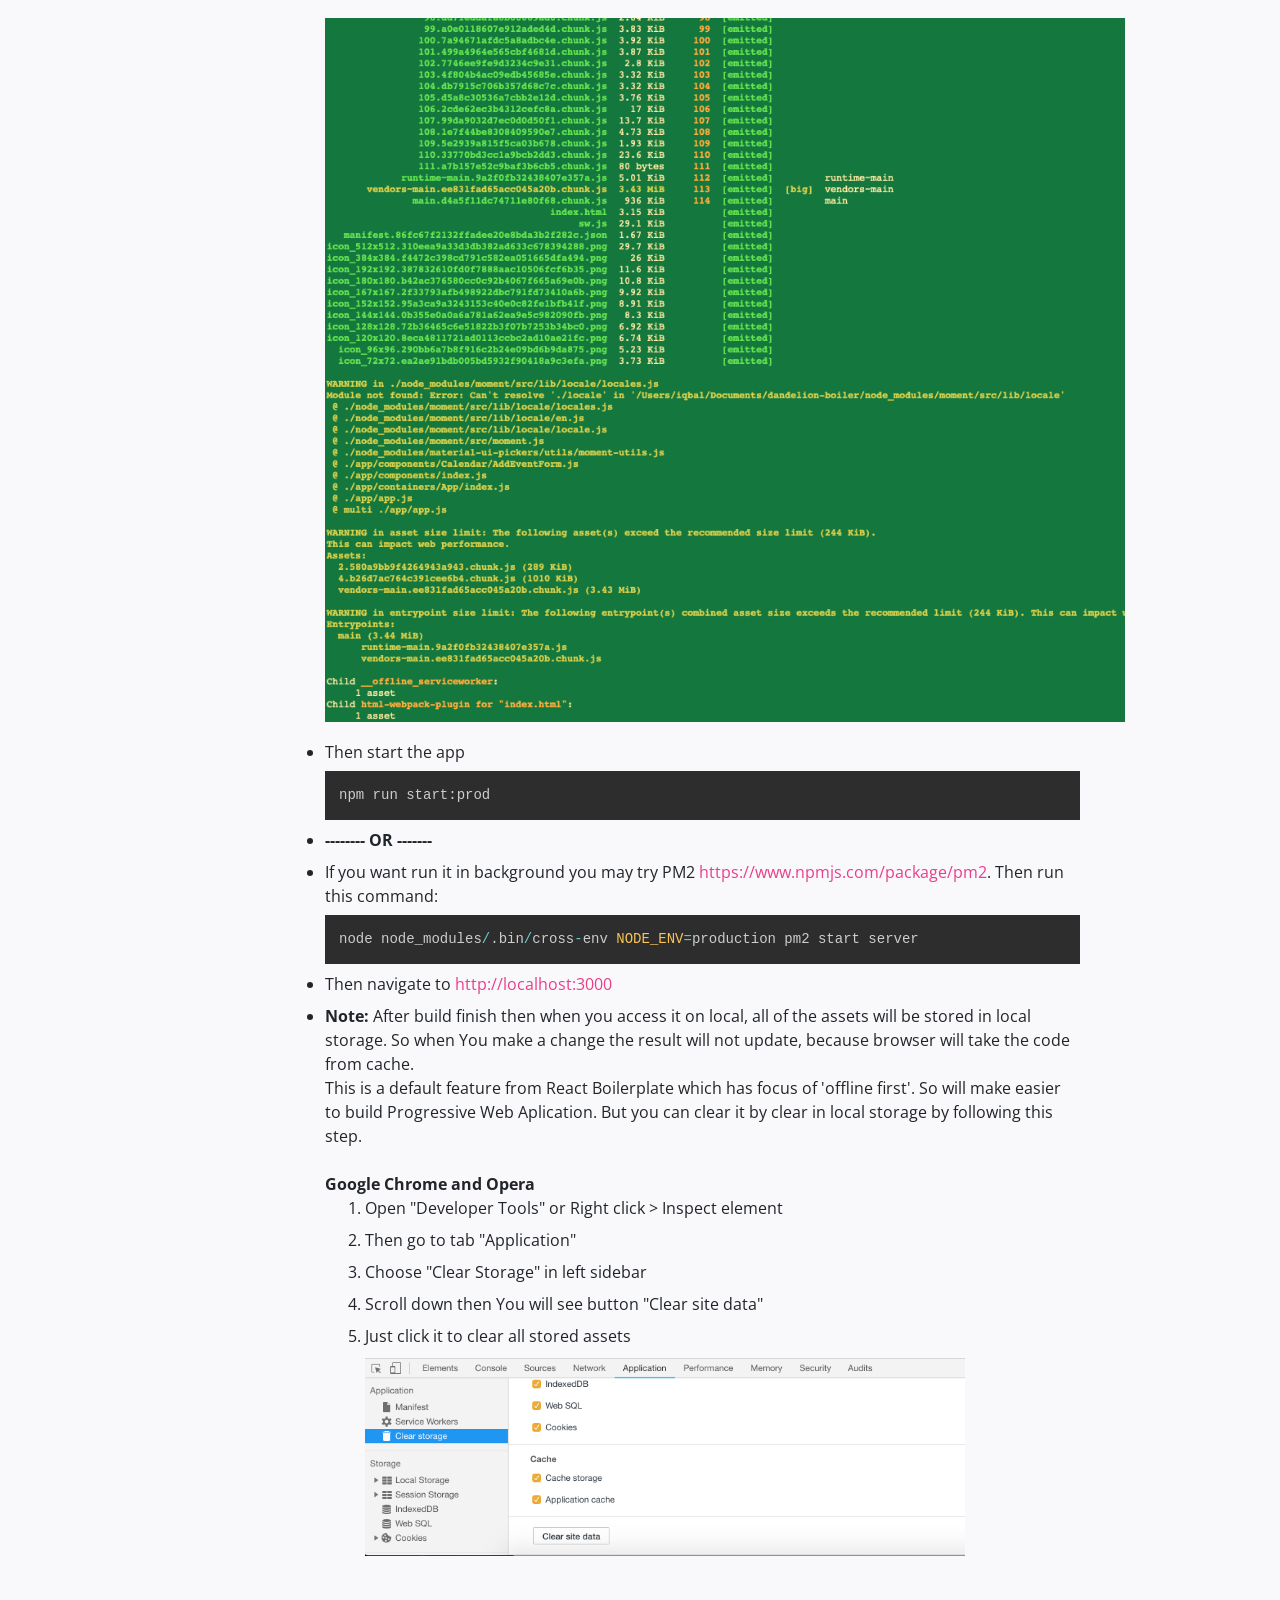
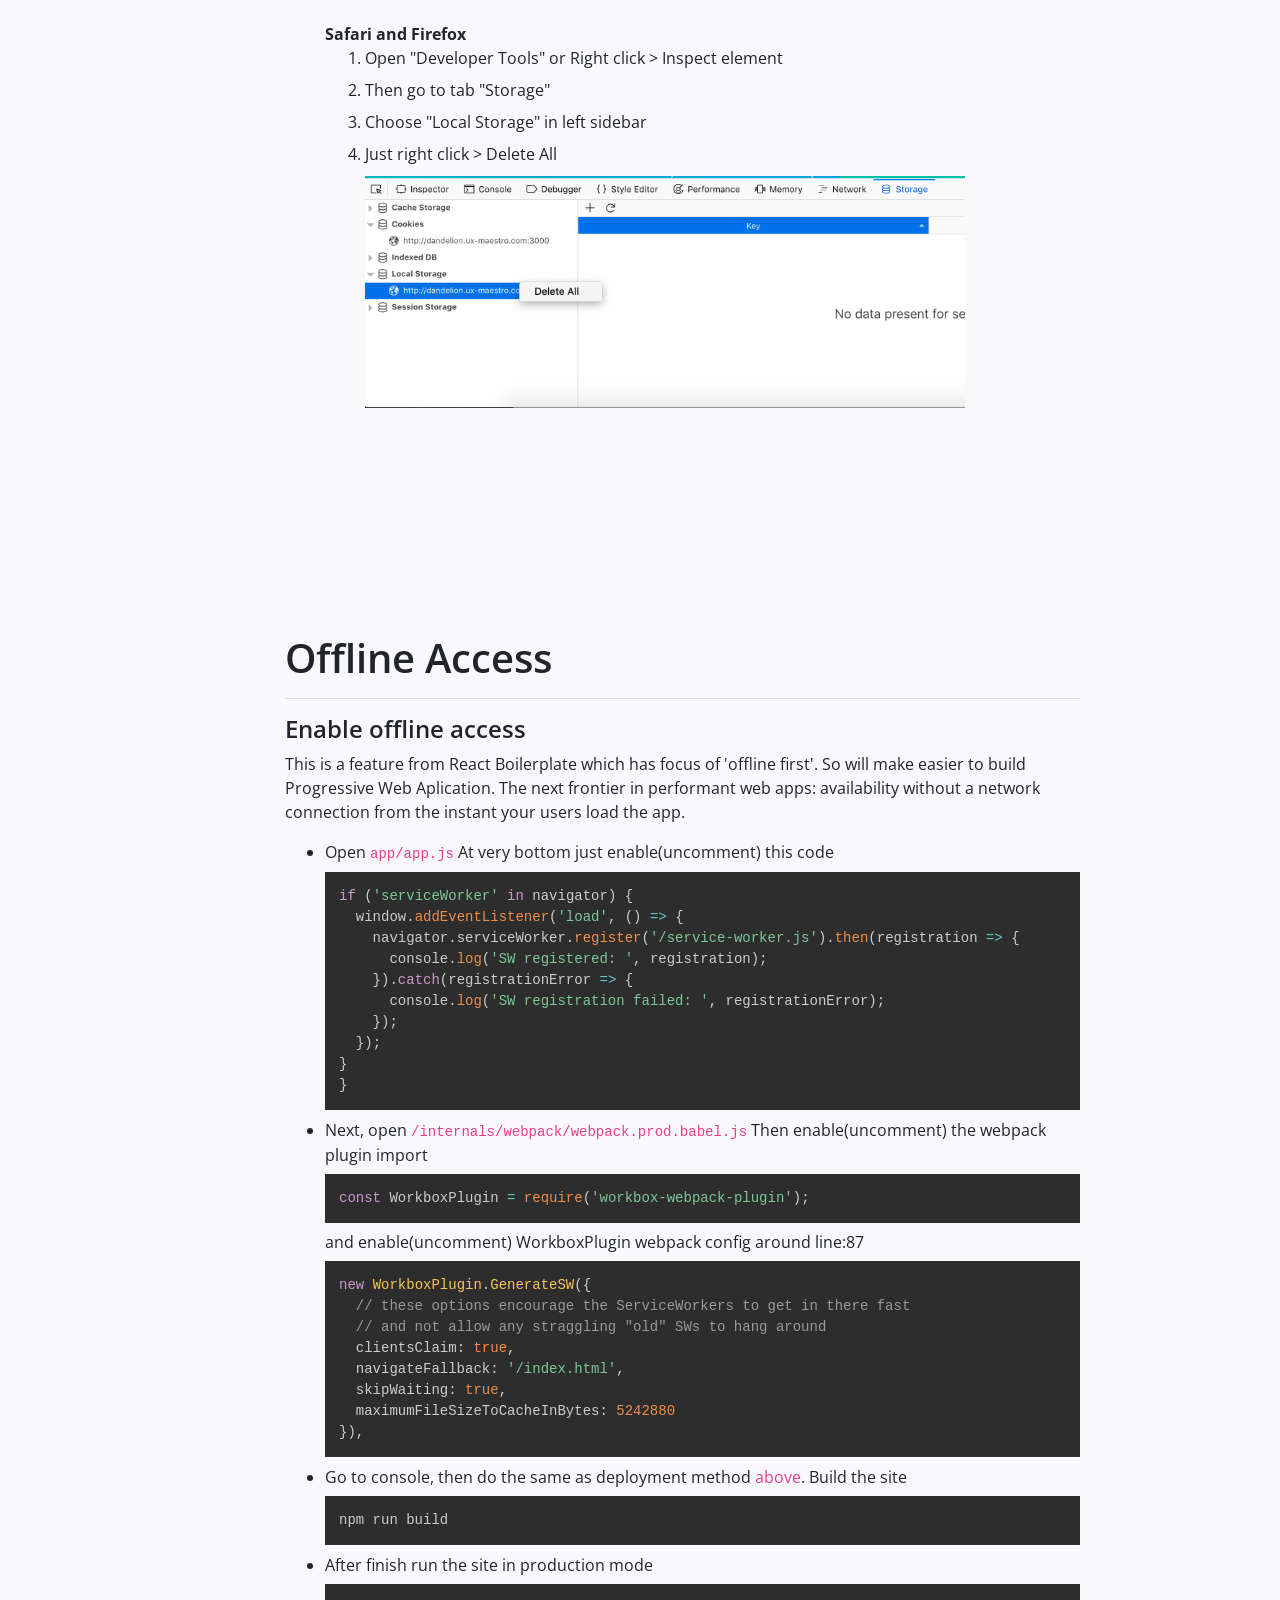
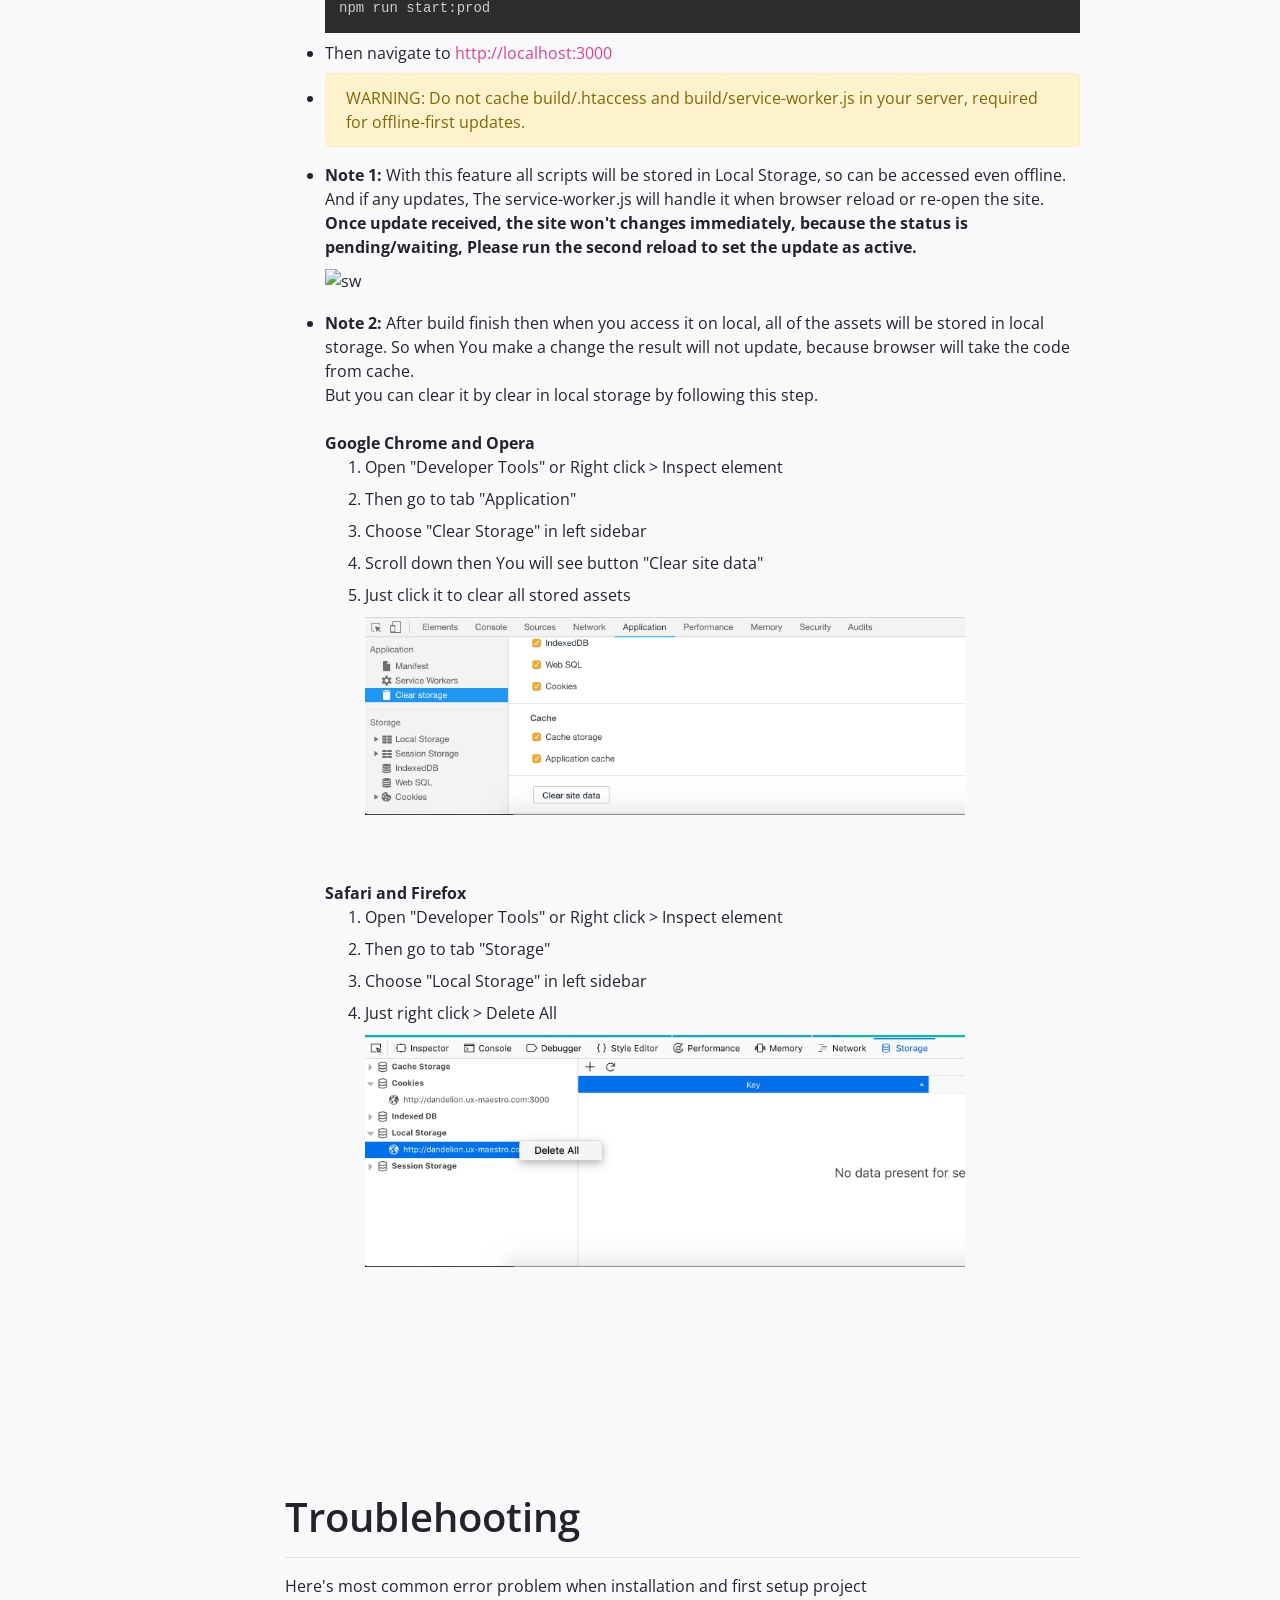
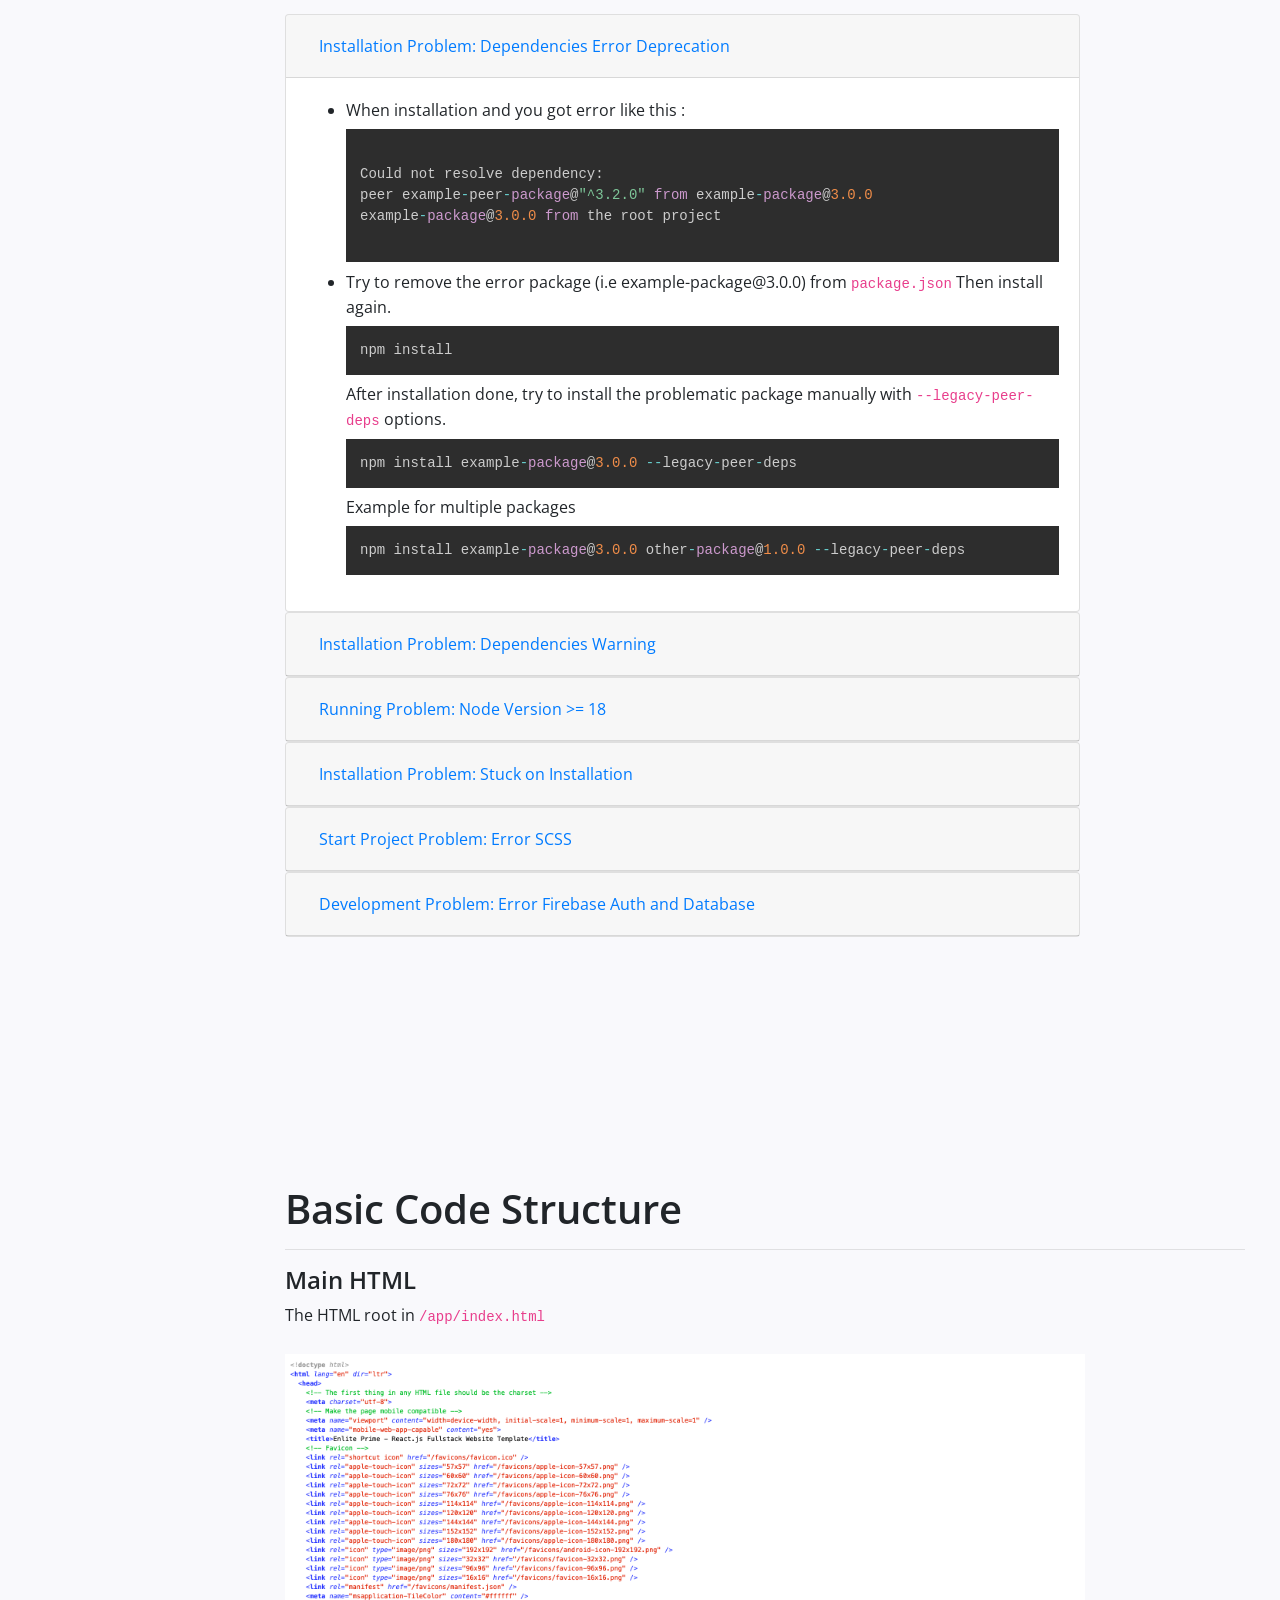
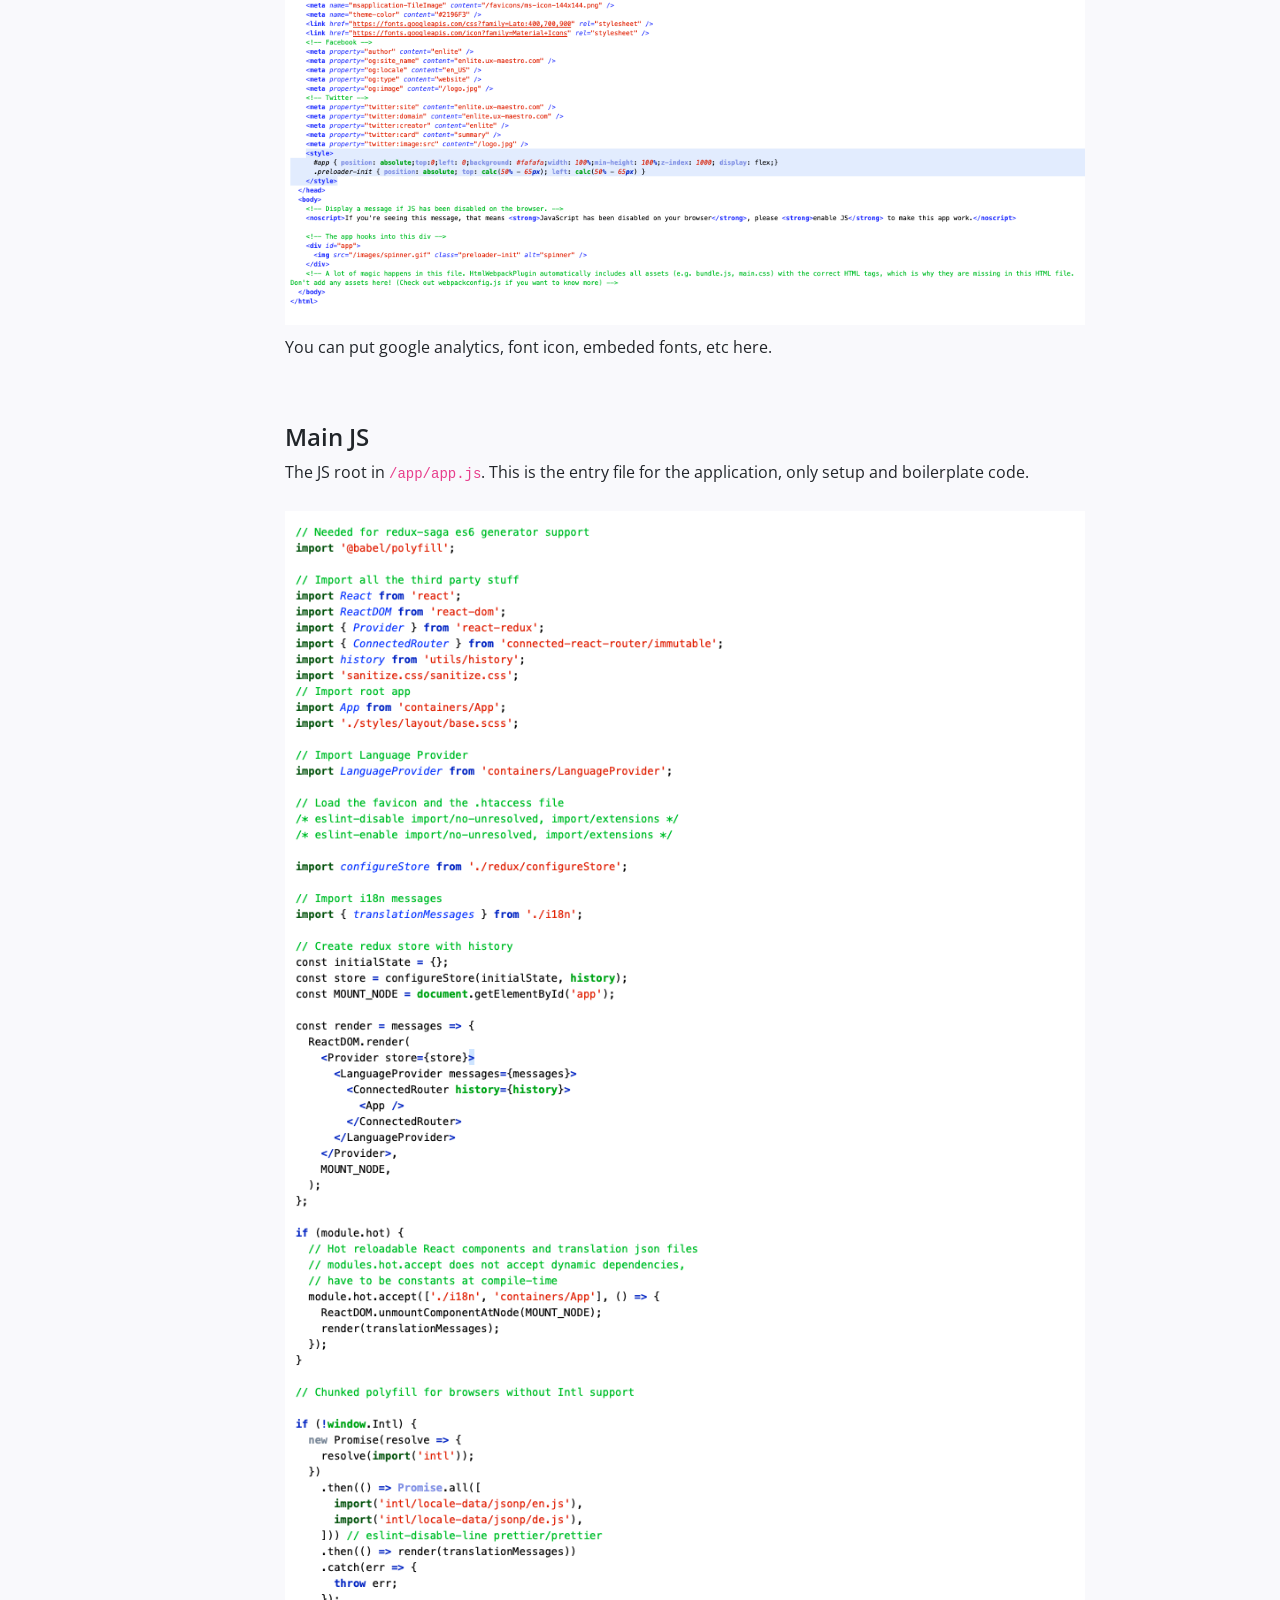
==== commit 234677be: "update docs redux toolkit" ====
--- a/index.html
+++ b/index.html
@@ -159,7 +159,7 @@
                                 This template contains more than 30 components based on material-ui designs. And also various sample pages
                                 like <strong>Landing page, 2 Dashboards variant, and Profile.</strong>
                                 Not stop until that, the backend integration is one of our focus in this template.
-                                <strong>Firebase authentication</strong> with email and social login, <strong>pre-build CRUD apps</strong> with Firebase realtime DB and Redux Saga.
+                                <strong>Firebase authentication</strong> with email and social login, <strong>pre-build CRUD apps</strong> with Firebase realtime DB and Redux Toolkit.
                                 That all for you to boost your web app development process. Enlite Prime is the template you will love to work on.
                             </p>
                         </article>
@@ -186,7 +186,7 @@
                                 <strong>Authentication</strong>. Use Firebase social and email login
                             </li>
                             <li>
-                                <strong>Pre-build apps</strong>. Sample CRUD app with Redux-Saga and Realtime DB integration.
+                                <strong>Pre-build apps</strong>. Sample CRUD app with Redux-Toolkit and Realtime DB integration.
                             </li>
                             <li>
                                 <strong>Support multilanguage</strong>. Including 6 translation English, Deutsch, Arabic, Chinese, Bahasa Indonesia, Español.
@@ -313,7 +313,6 @@
 │   │   ├── es.json
 │   │   ├── id.json
 │   │   └── zh.json
-│   └── utils         # redux saga configuration
 ├── dump_data         # Sample data dump
 │   └── enlite-3a841-export.json
 ├── firebase.json
@@ -1157,16 +1156,12 @@
                         <hr />
                         <p>This is the CRUD flow to explain how the sample Pre-build apps works.</p>
                         <p>
-                          Before we go through to the apps, first important thing to combine all reducer and sagas
+                          Before we go through to the apps, first important thing to combine all reducer
                         </p>
                         <ul>
                           <li>
-                            <strong>Combine saga's</strong><br />
-                            file: <code>app\utils\sagas.js</code>
-                          </li>
-                          <li>
                             <strong>Combine reducers</strong><br />
-                            file: <code>app\redux\reducers.js</code>
+                            file: <code>app/redux/reducers.js</code>
                           </li>
                         </ul>
                         <div class="part-categories">
@@ -1648,16 +1643,6 @@
                                 <td class="tg-yw4l">MIT</td>
                               </tr>
                               <tr>
-                                <td class="tg-yw4l">redux-saga</td>
-                                <td class="tg-yw4l">https://github.com/redux-saga/redux-saga/tree/master/packages/core</td>
-                                <td class="tg-yw4l">MIT</td>
-                              </tr>
-                              <tr>
-                                <td class="tg-yw4l">redux-saga-firebase</td>
-                                <td class="tg-yw4l">https://github.com/n6g7/redux-saga-firebase</td>
-                                <td class="tg-yw4l">MIT</td>
-                              </tr>
-                              <tr>
                                 <td class="tg-yw4l">webpack</td>
                                 <td class="tg-yw4l">https://github.com/webpack/webpack</td>
                                 <td class="tg-yw4l">MIT</td>
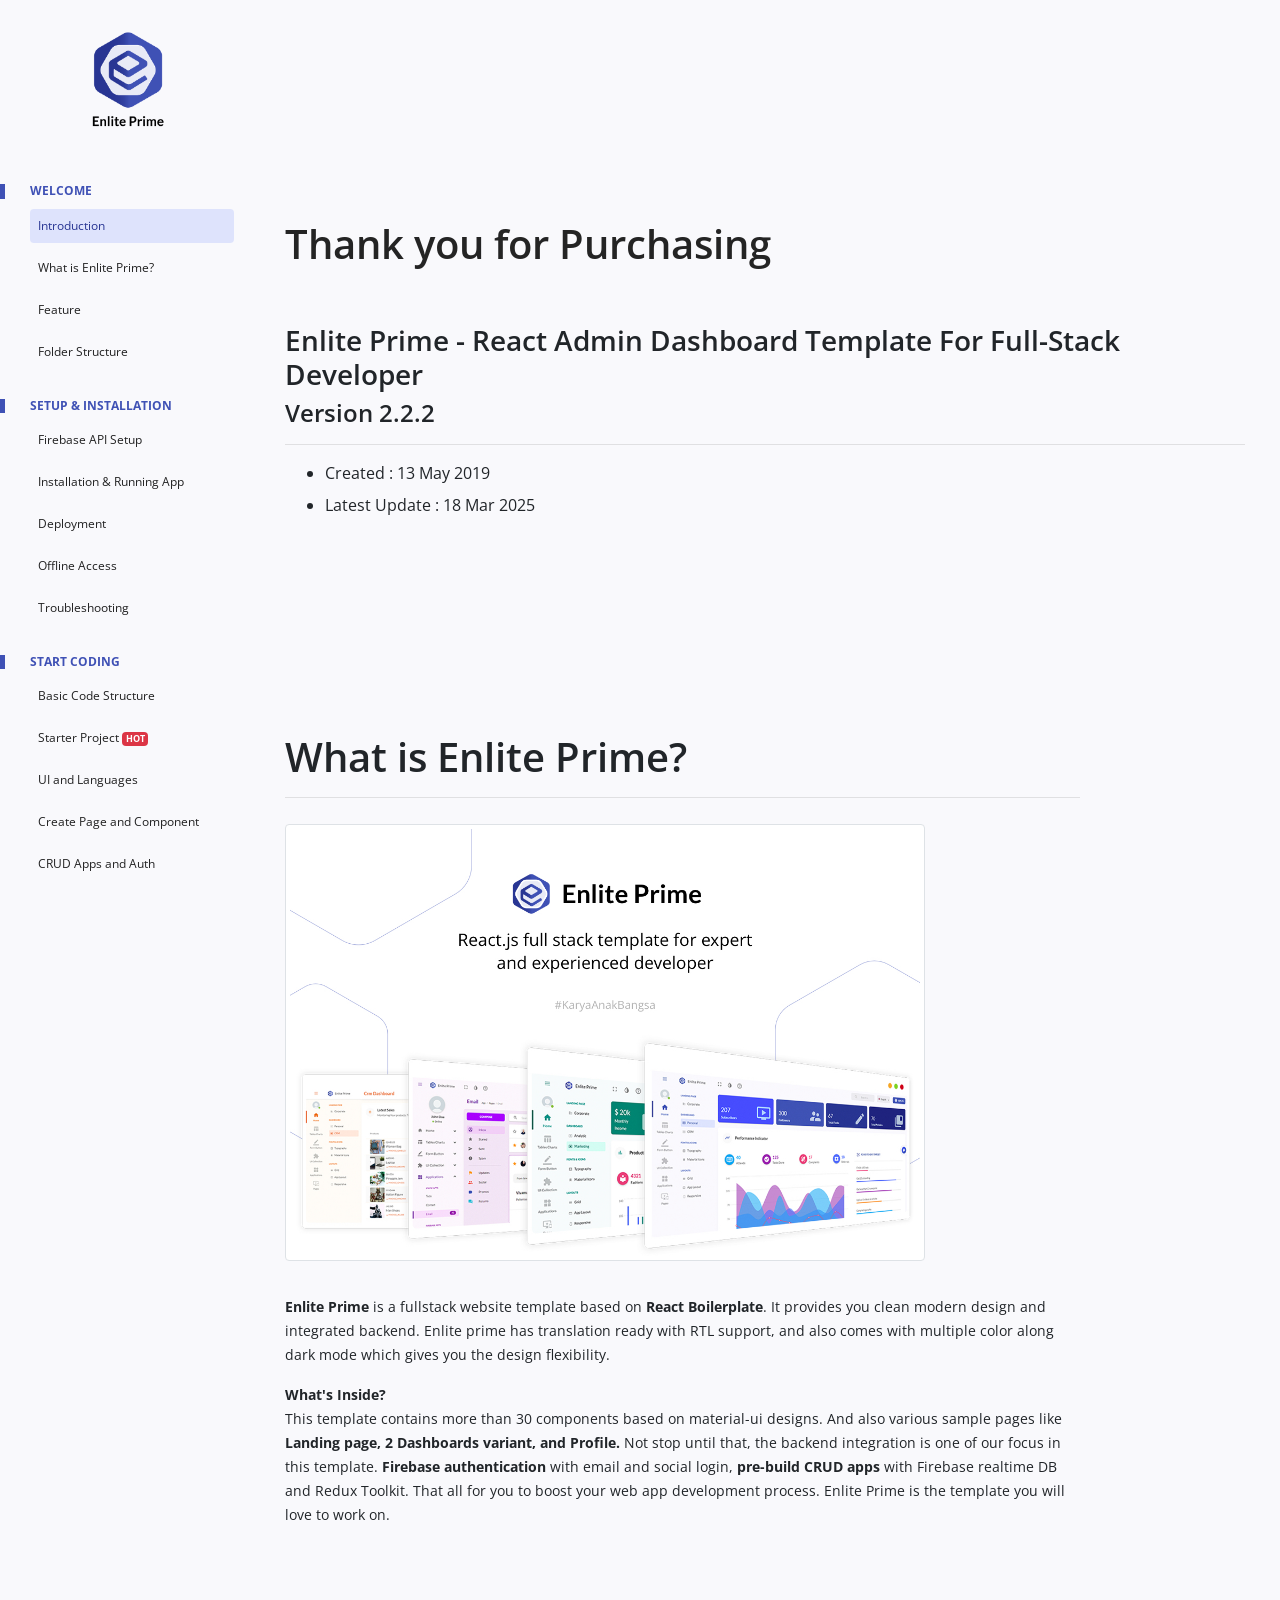
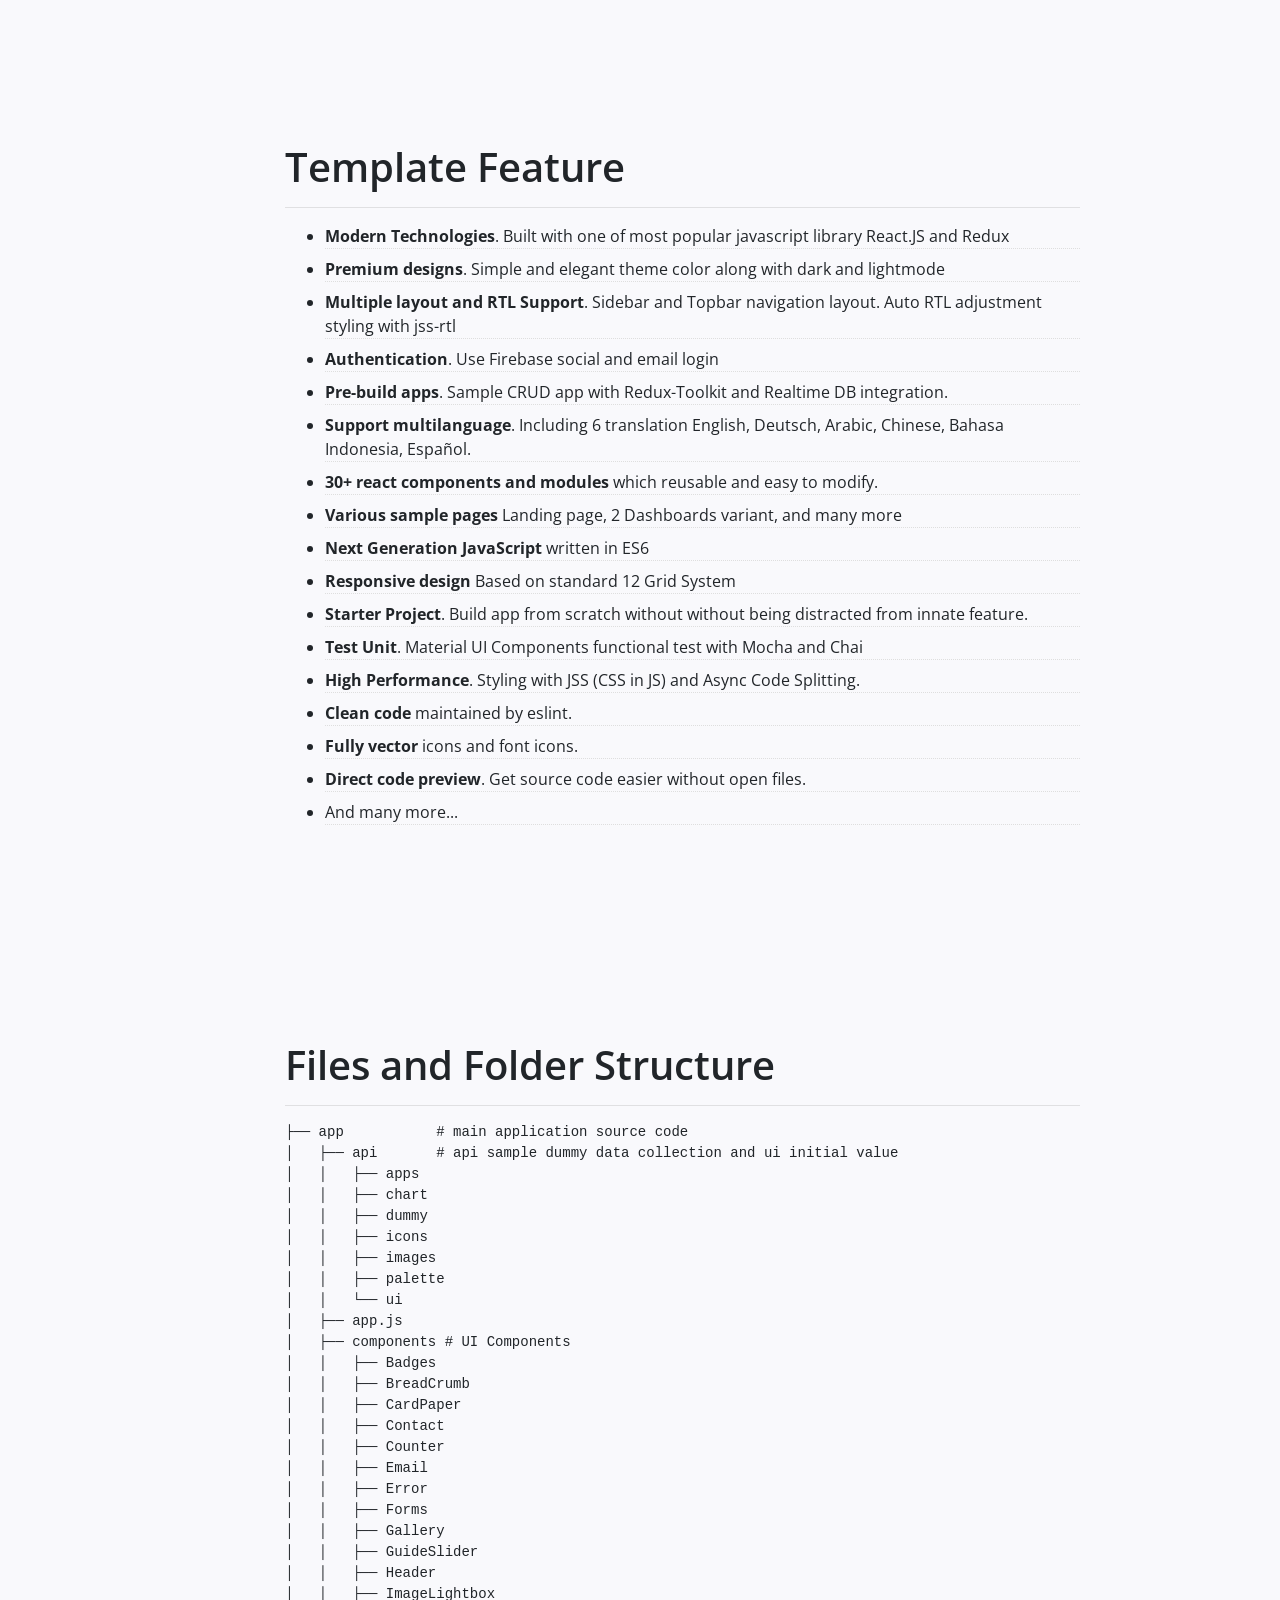
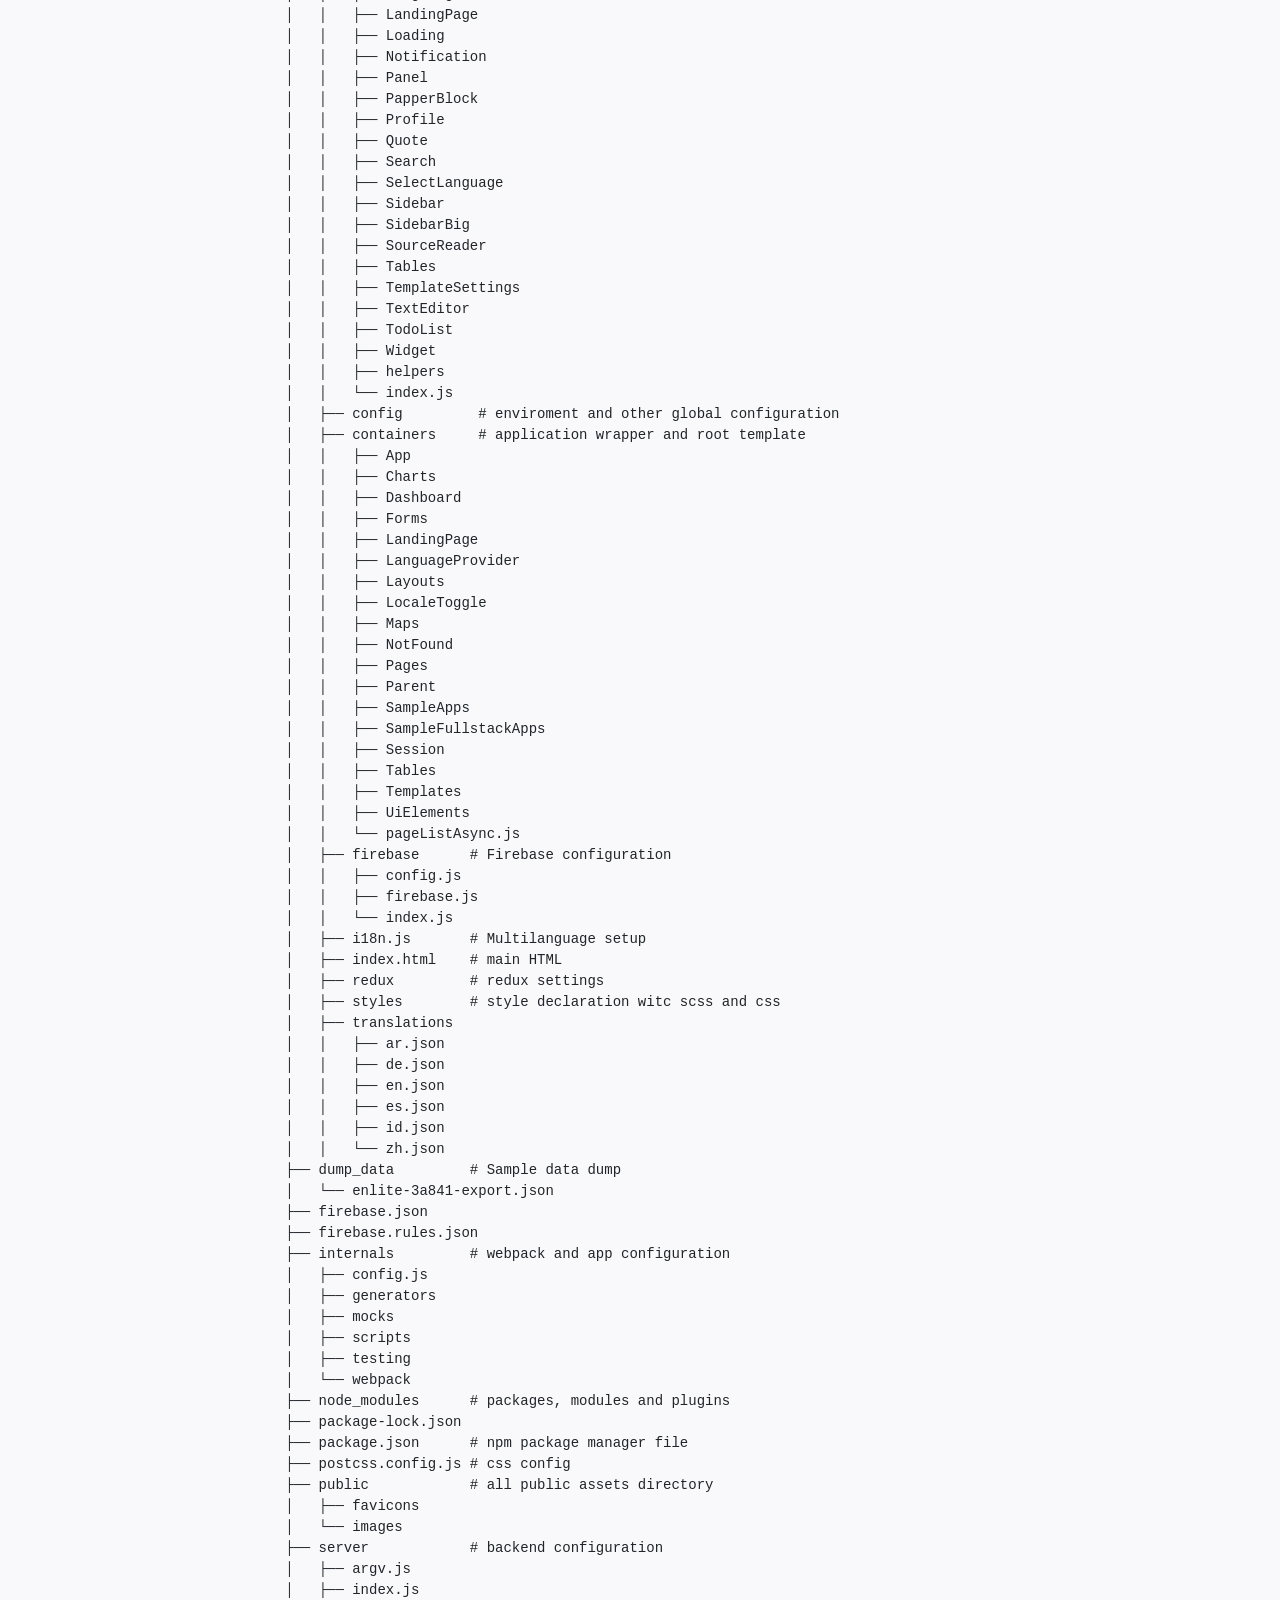
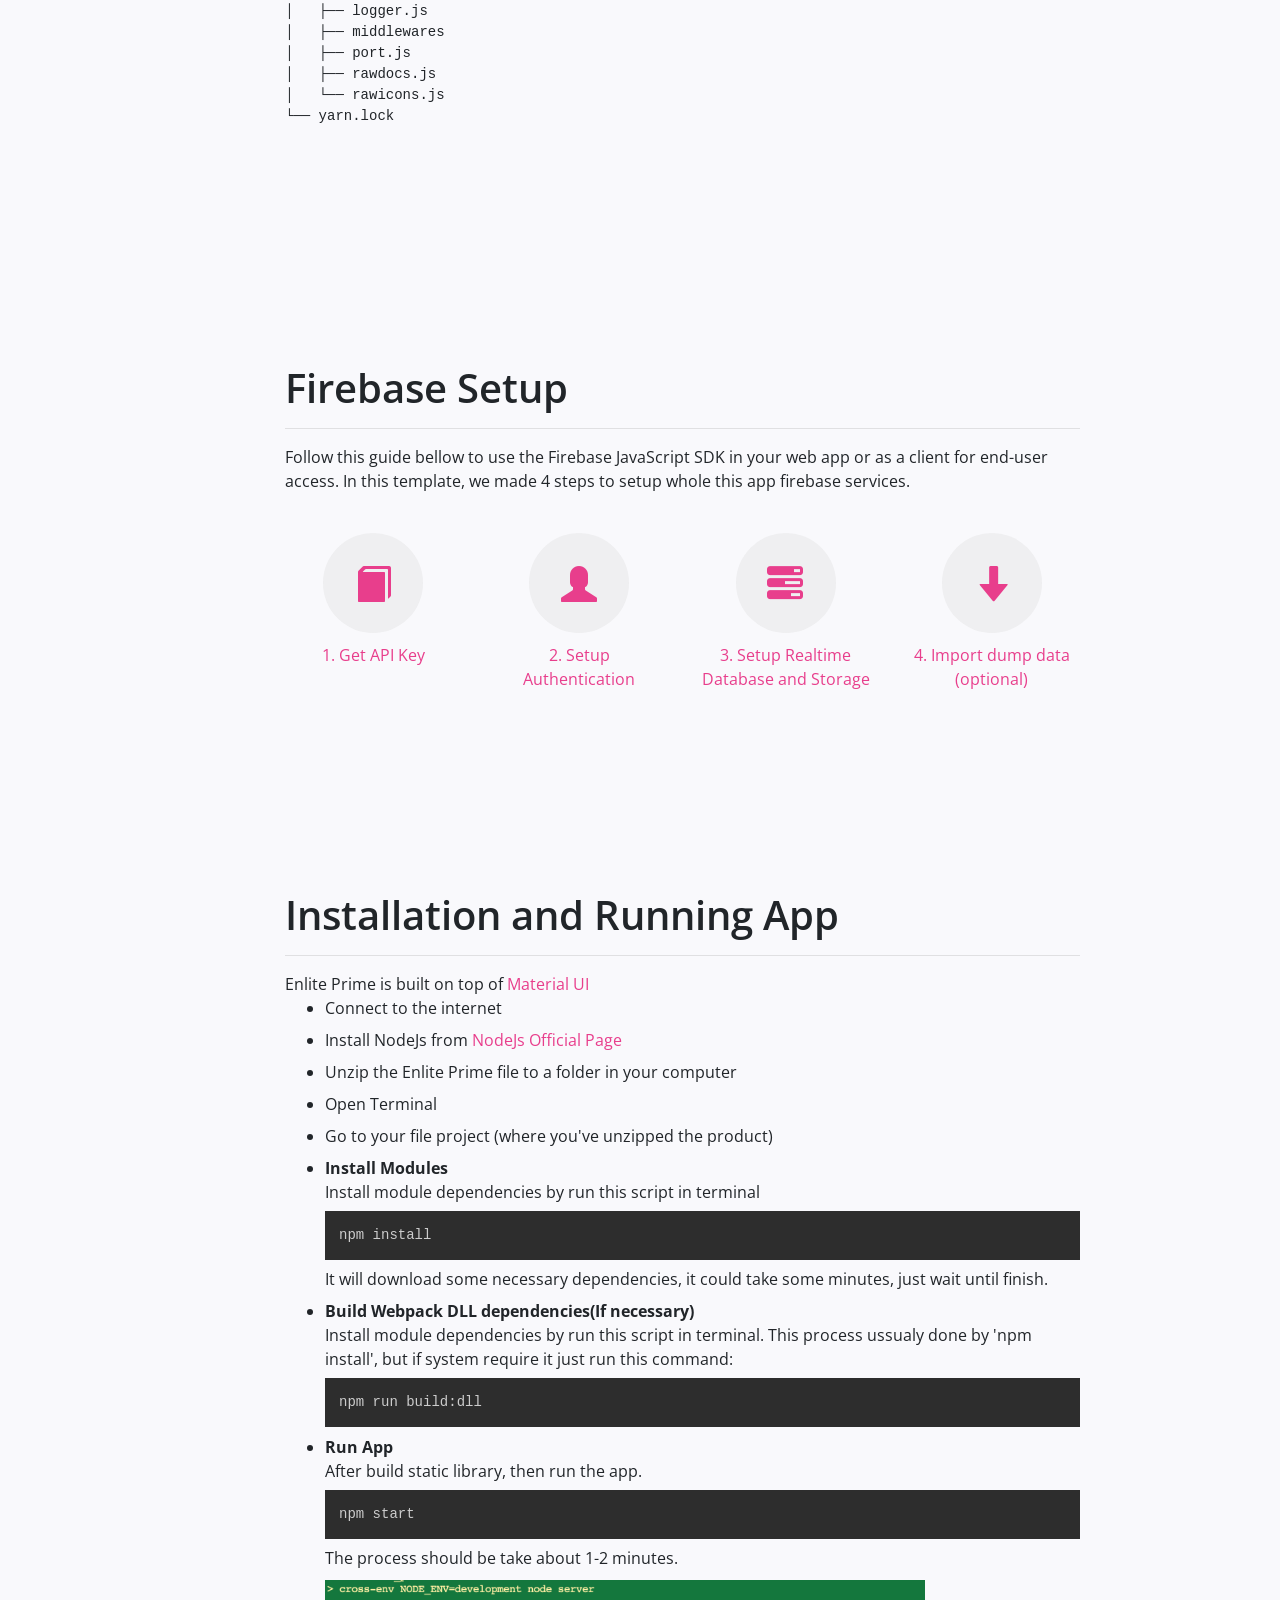
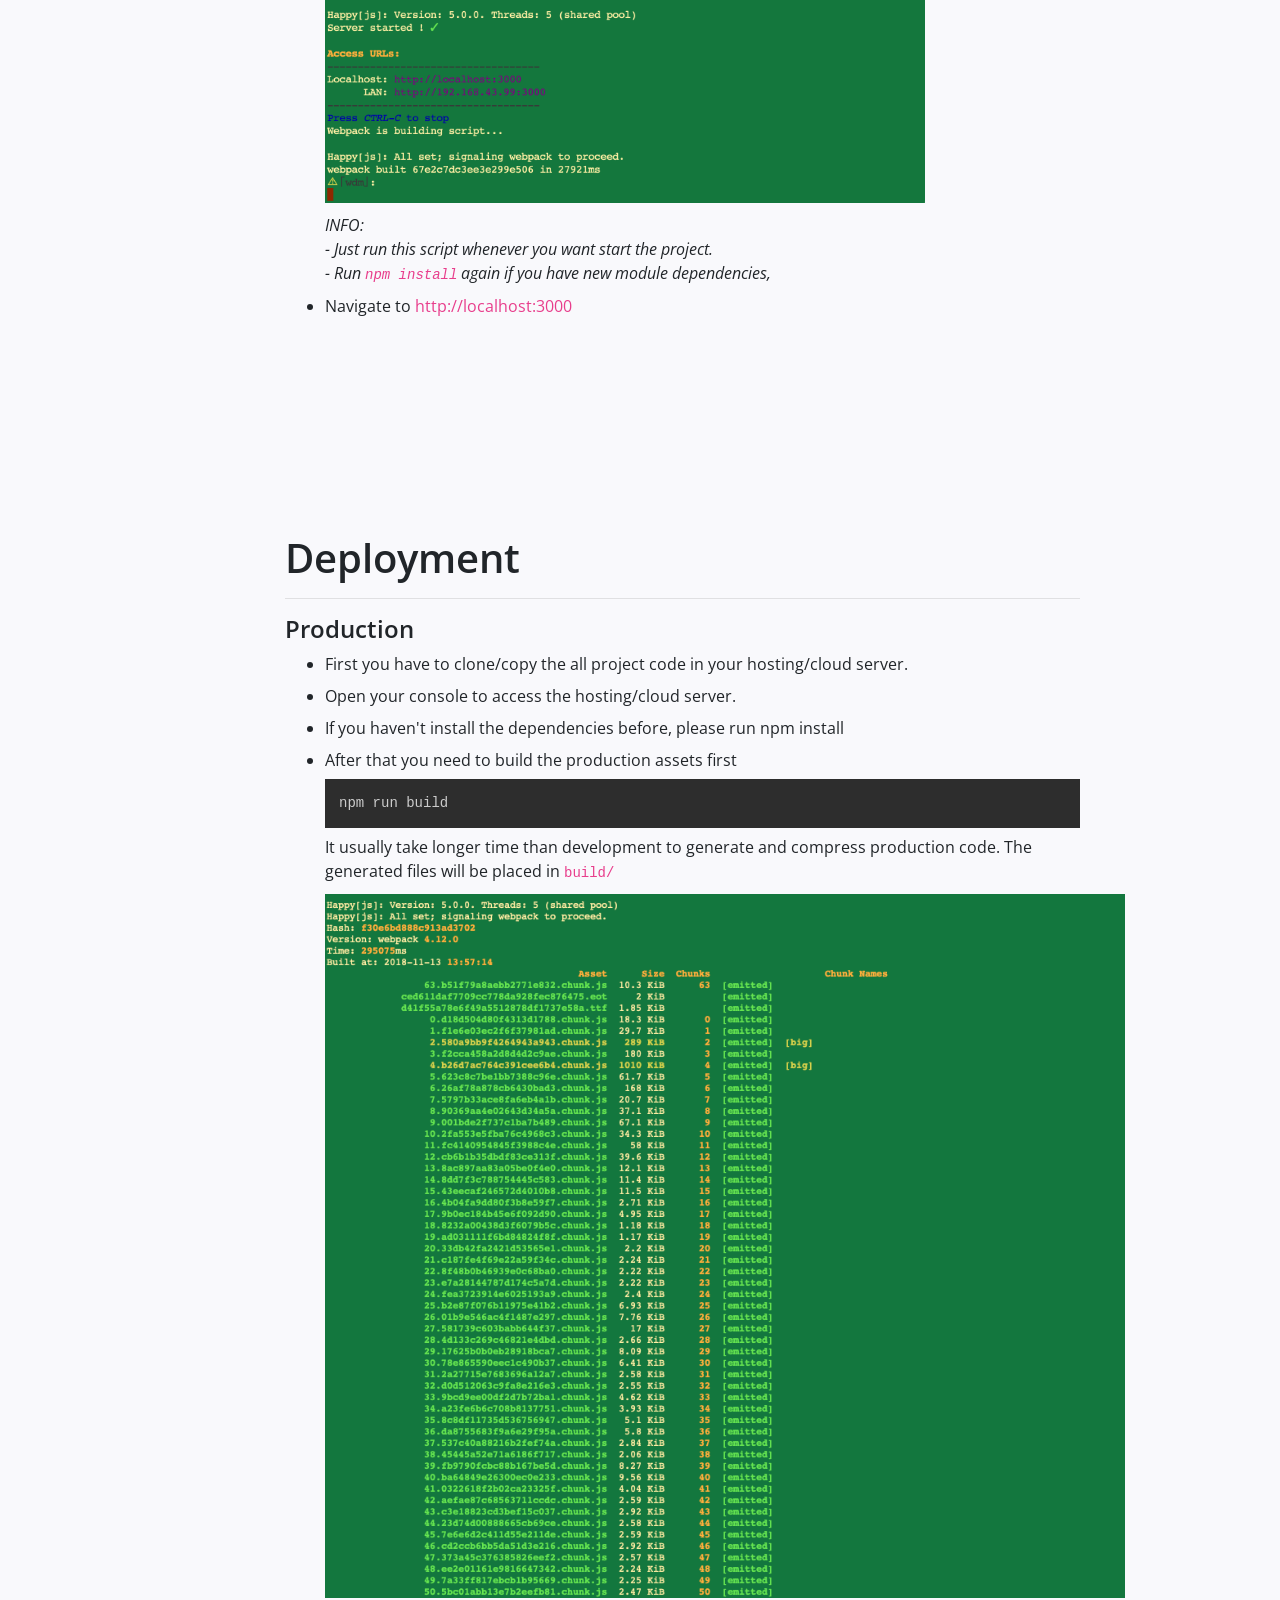
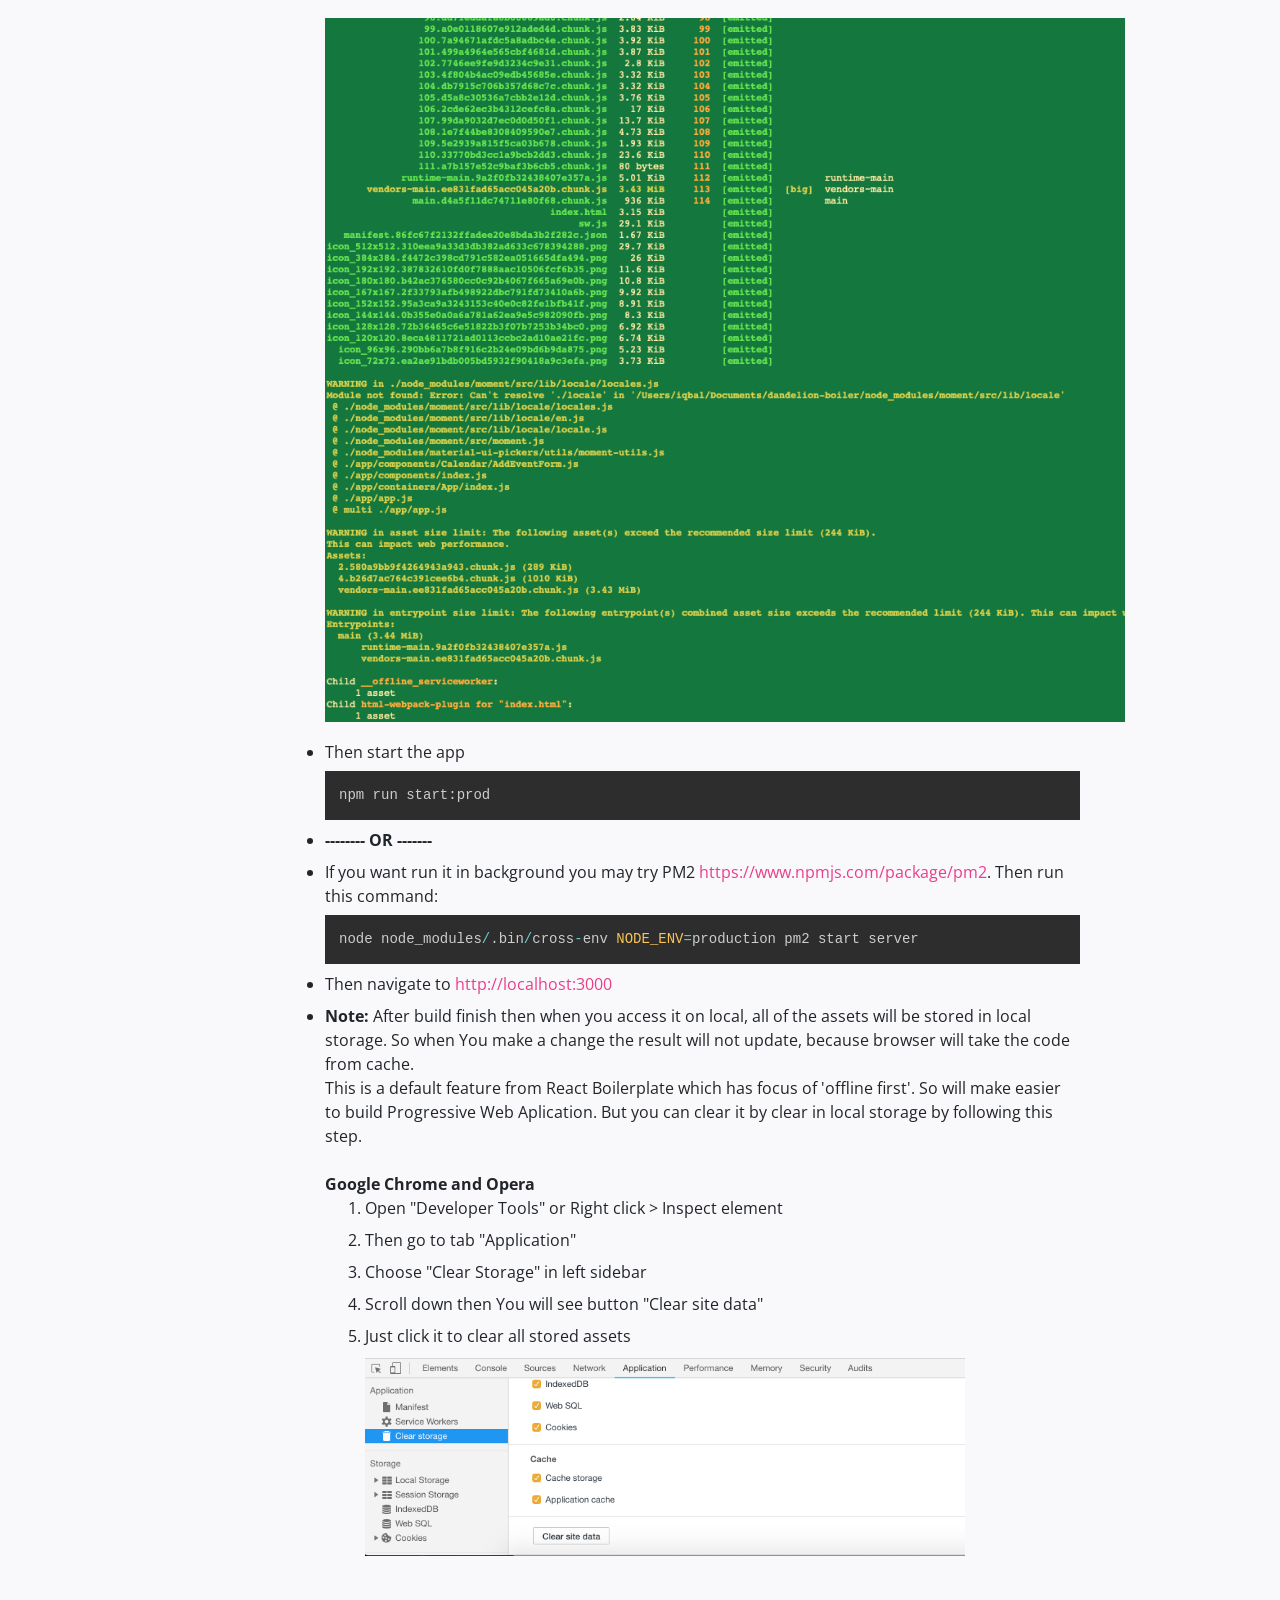
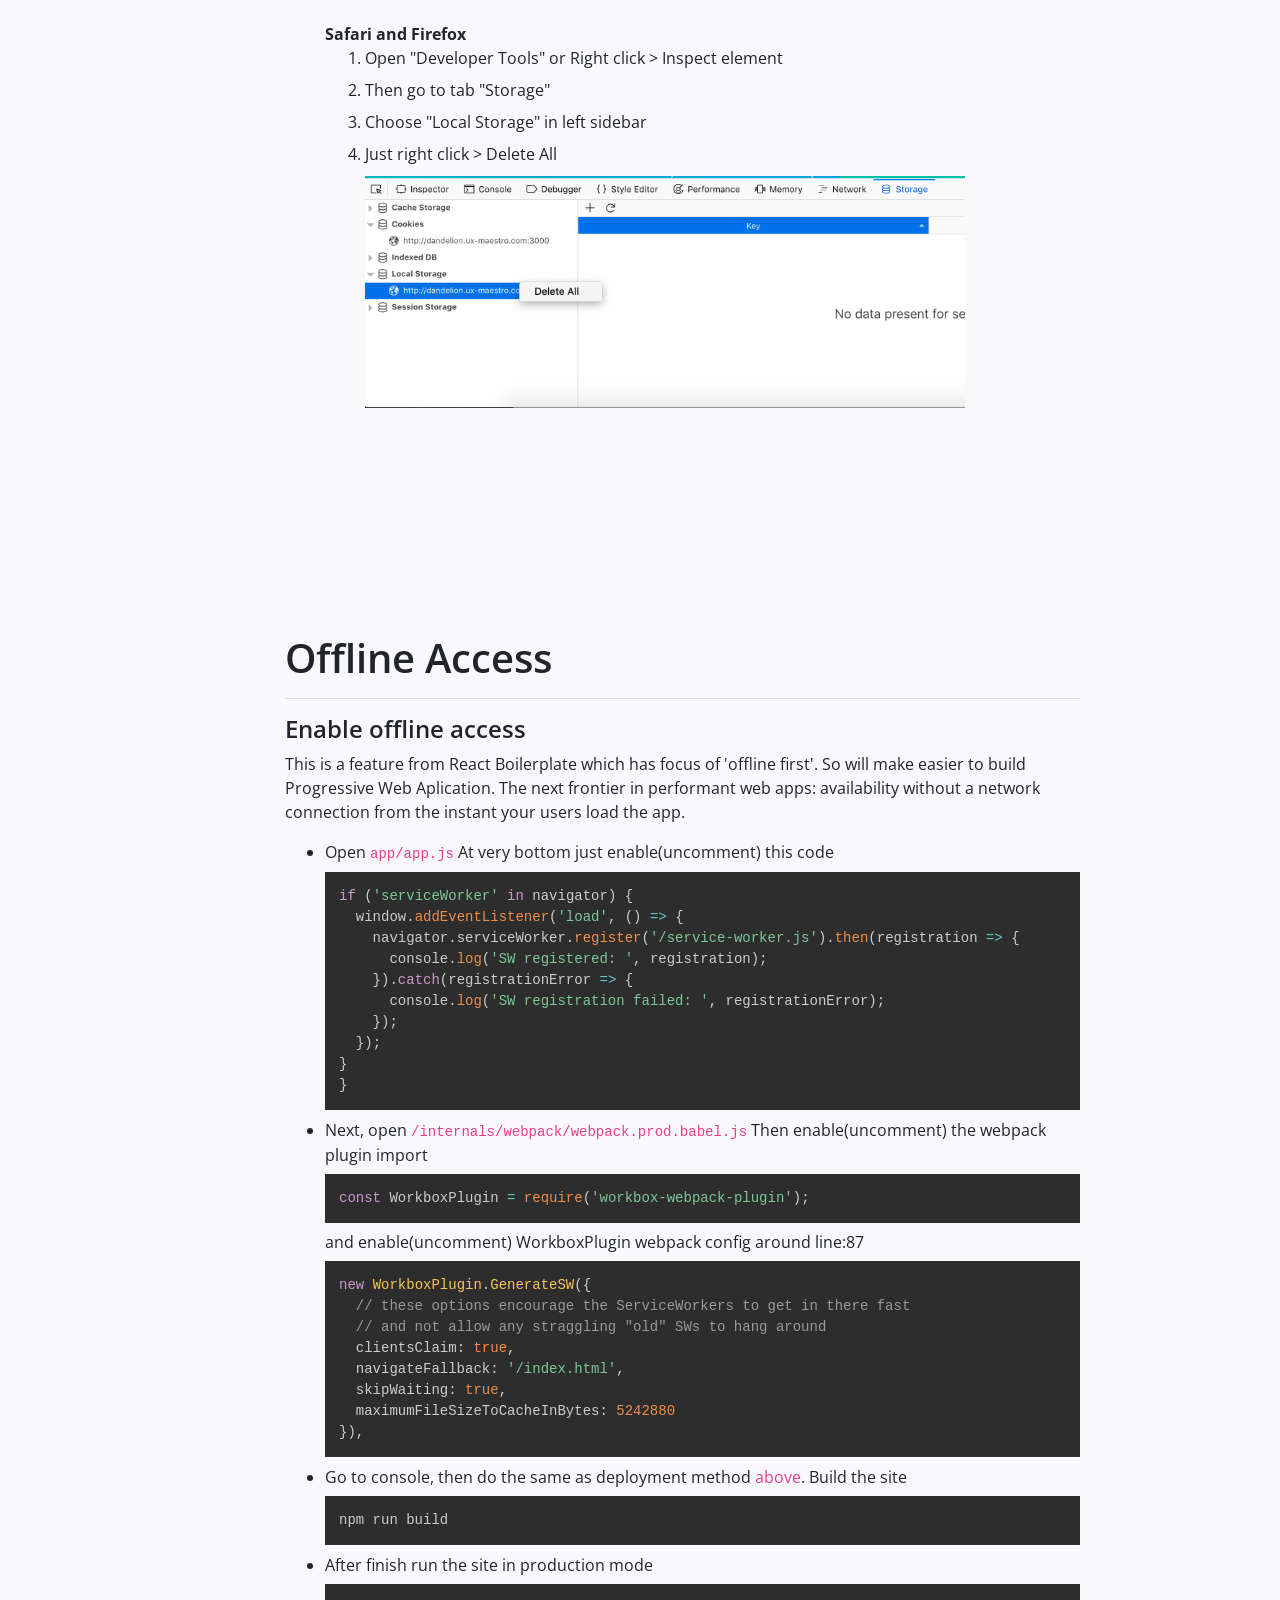
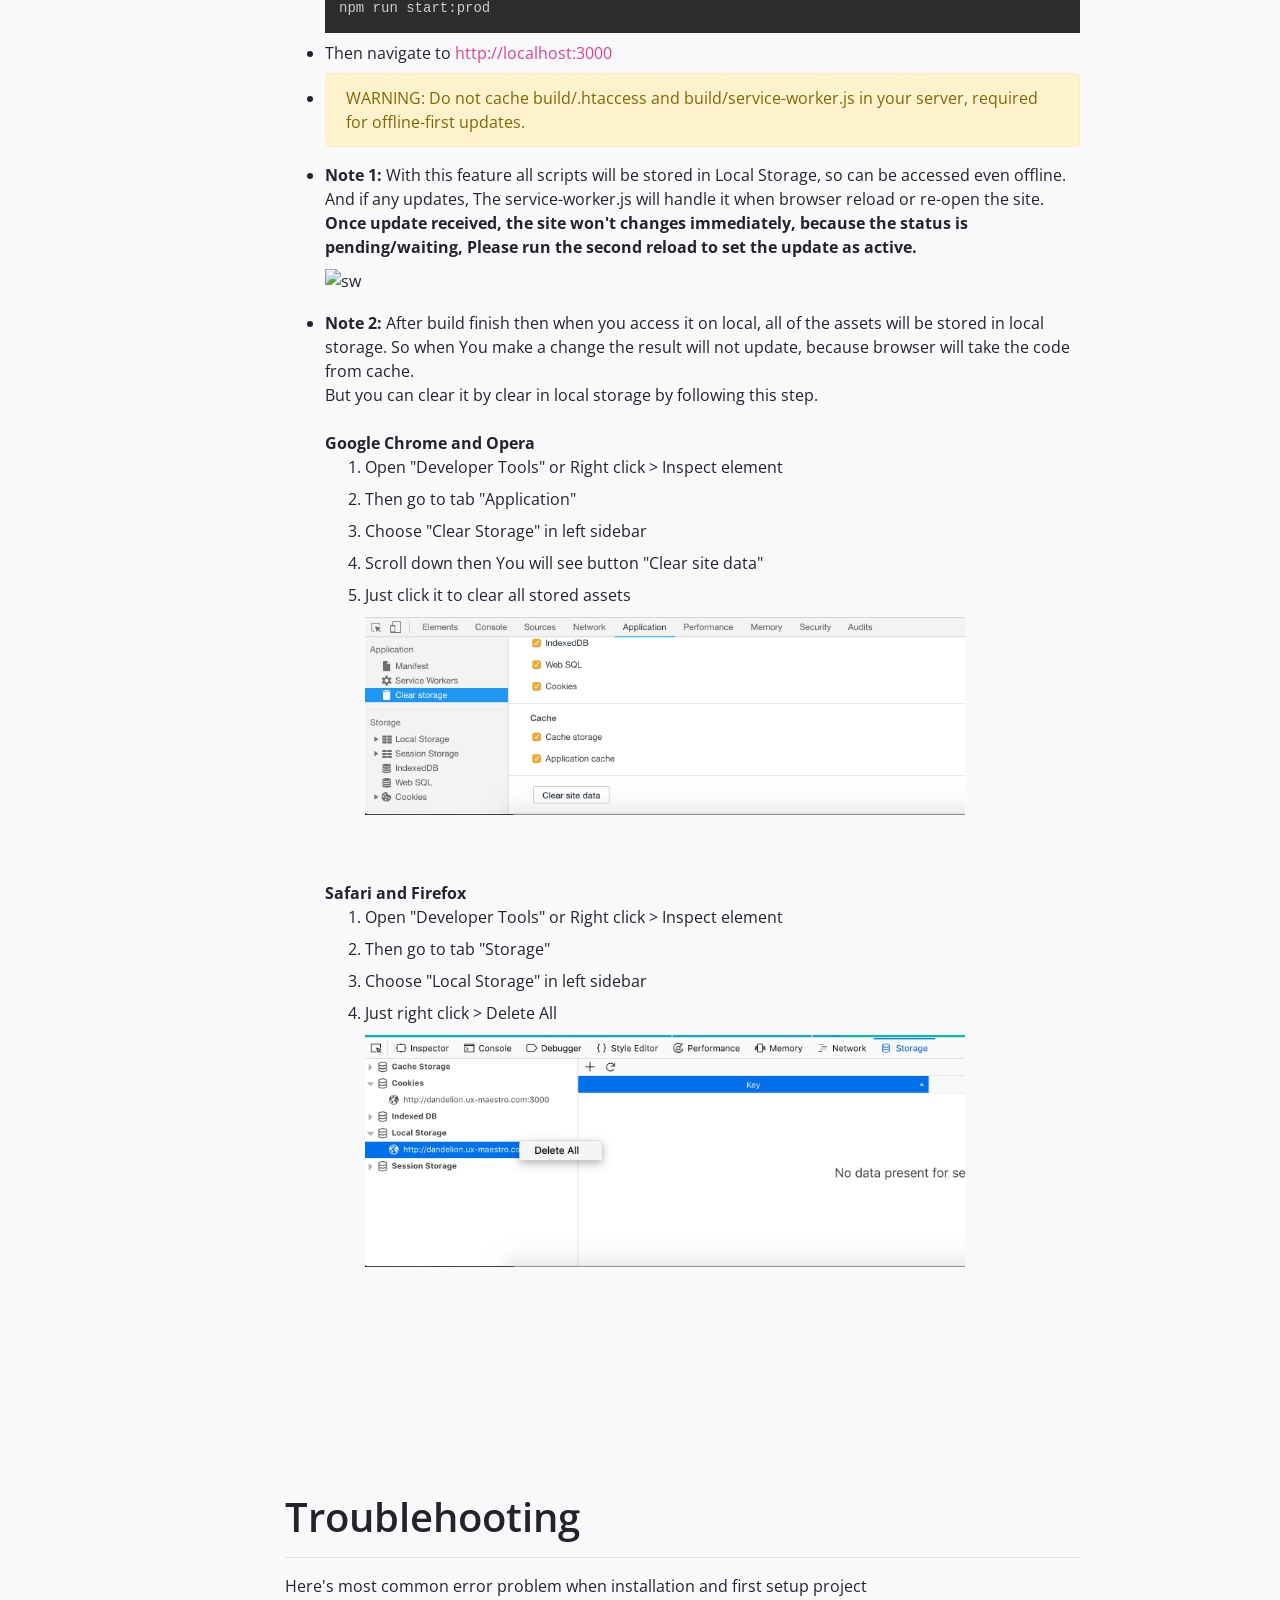
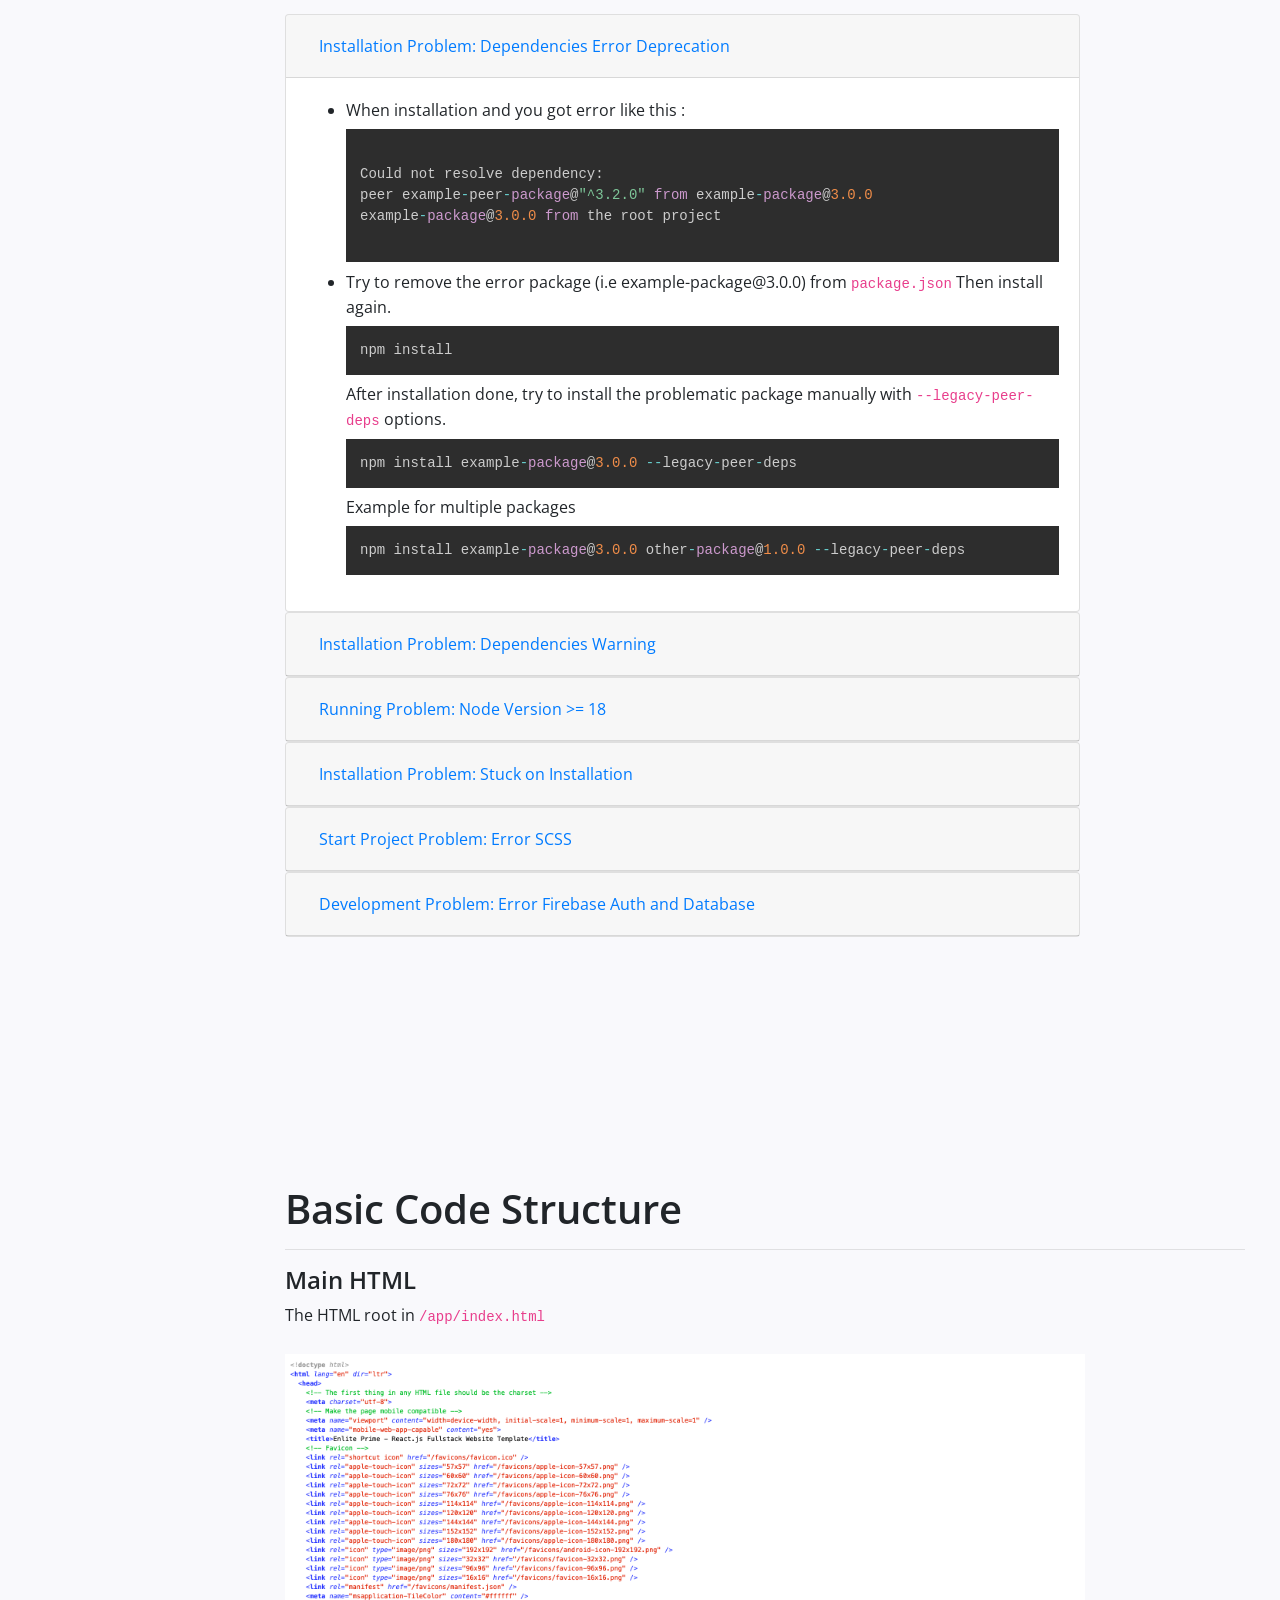
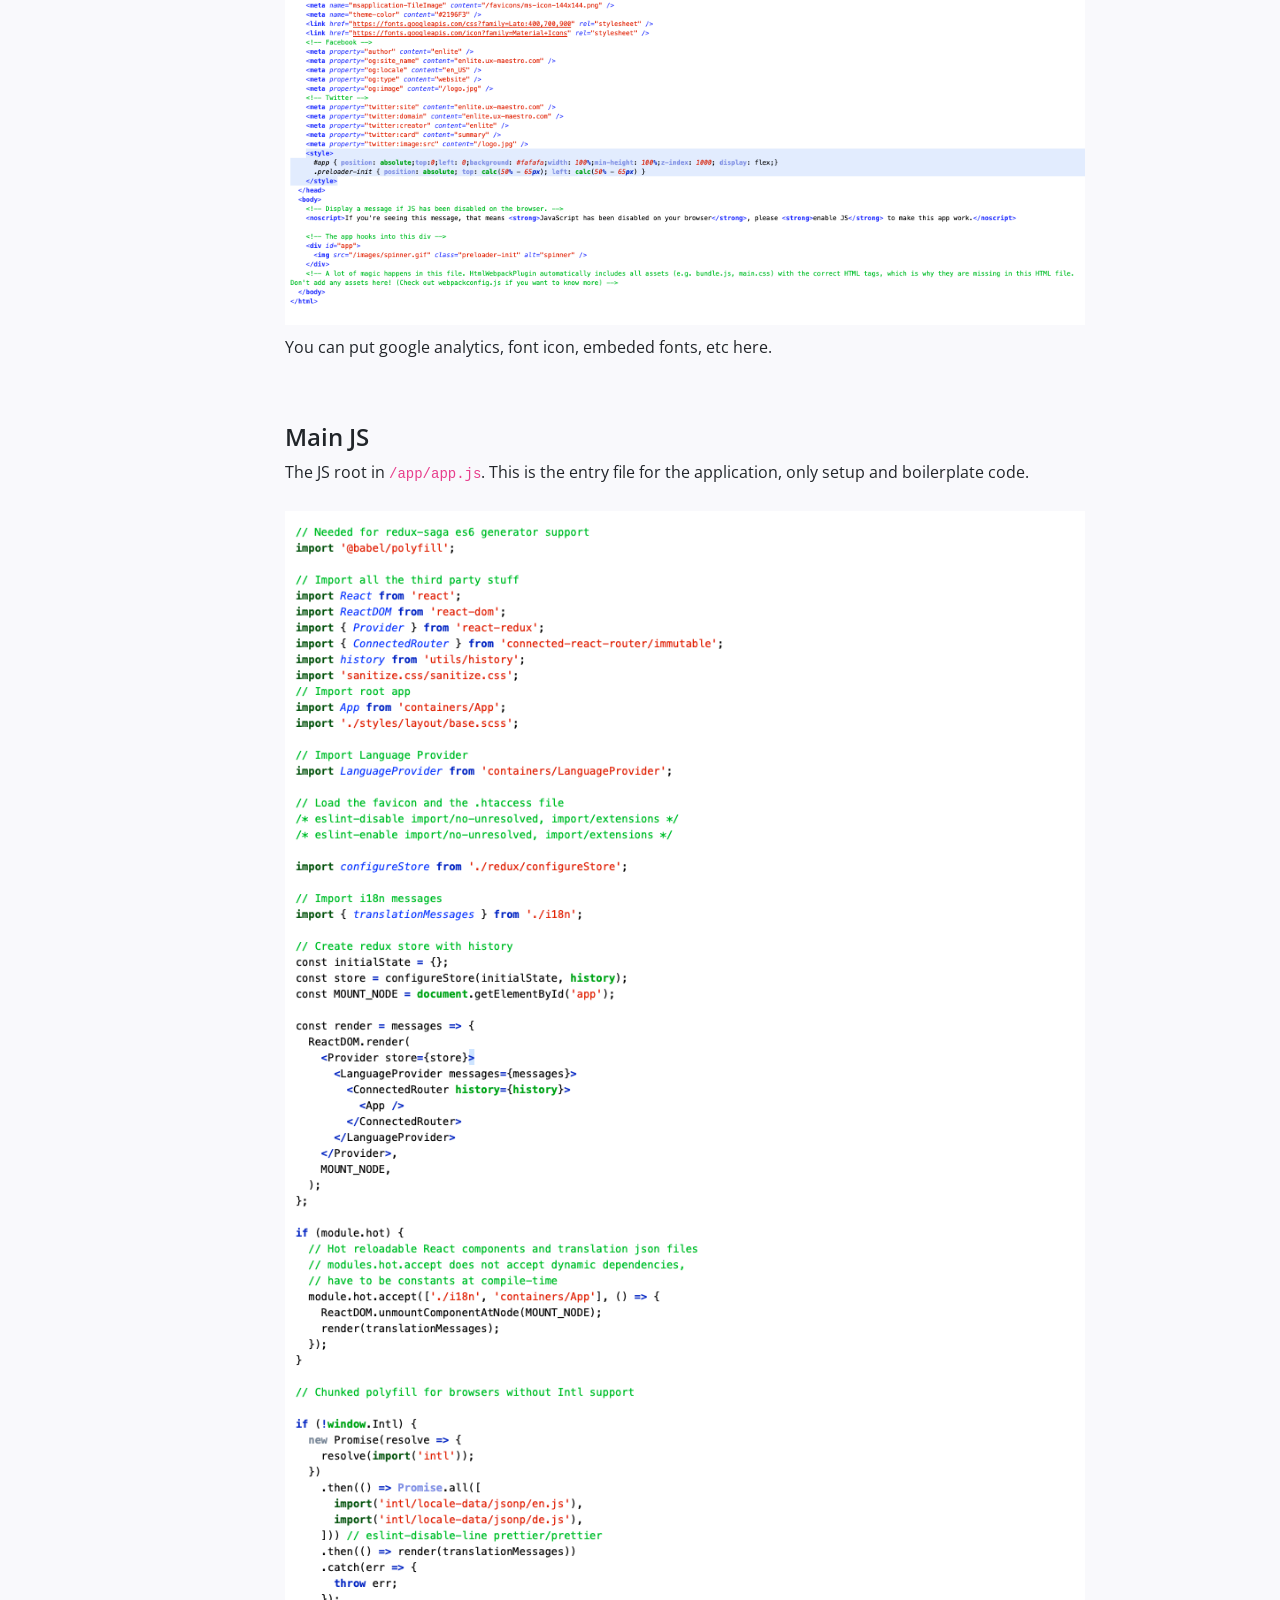
==== commit d6fee842: "update change log" ====
--- a/index.html
+++ b/index.html
@@ -114,7 +114,7 @@
                 </li>
             </ul>
 
-            <span class="copy">&copy; Copyright 2024 - Enlite Prime</span>
+            <span class="copy">&copy; Copyright 2025 - Enlite Prime</span>
         </div>
         <!-- /#sidebar-wrapper -->
 
@@ -127,14 +127,14 @@
                         <h1 class="title">Thank you for Purchasing </h1>
                         <br /><br />
                         <h3>Enlite Prime - React Admin Dashboard Template For Full-Stack Developer</h3>
-                        <h4>Version 2.2.1</h4>
+                        <h4>Version 2.2.2</h4>
                         <hr />
                         <ul>
                             <li>
                                 Created : 13 May 2019
                             </li>
                             <li>
-                                Latest Update : 14 Oct 2024
+                                Latest Update : 18 Mar 2025
                             </li>
                         </ul>
                     </div>
@@ -1681,6 +1681,40 @@
                           <thead>
                             <tr>
                               <th>
+                                  <strong>Version 2.2.2 – 18 Mar, 2025</strong>
+                              </th>
+                            </tr>
+                          </thead>
+                          <tbody>
+                            <tr>
+                              <td>
+                                Docs: Add Redux Toolkit documentation for Sample Firebase App
+                              </td>
+                            </tr>
+                            <tr>
+                              <td>
+                                &nbsp;
+                              </td>
+                            </tr>
+                            <tr>
+                              <td>
+                                Fixed: Fixed list sidebar on safari
+                              </td>
+                            </tr>
+                            <tr>
+                              <td>
+                                File changes: <br>
+                                - app/components/Sidebar/index.js <br>
+                                - app/components/Sidebar/sidebar-jss.js <br>
+                                - app/containers/Templates/appStyles-jss.js <br>
+                              </td>
+                            </tr>
+                          </tbody>
+                        </table>
+                        <table class="table table-striped log">
+                          <thead>
+                            <tr>
+                              <th>
                                   <strong>Version 2.2.1 – 14 Oct, 2024</strong>
                               </th>
                             </tr>
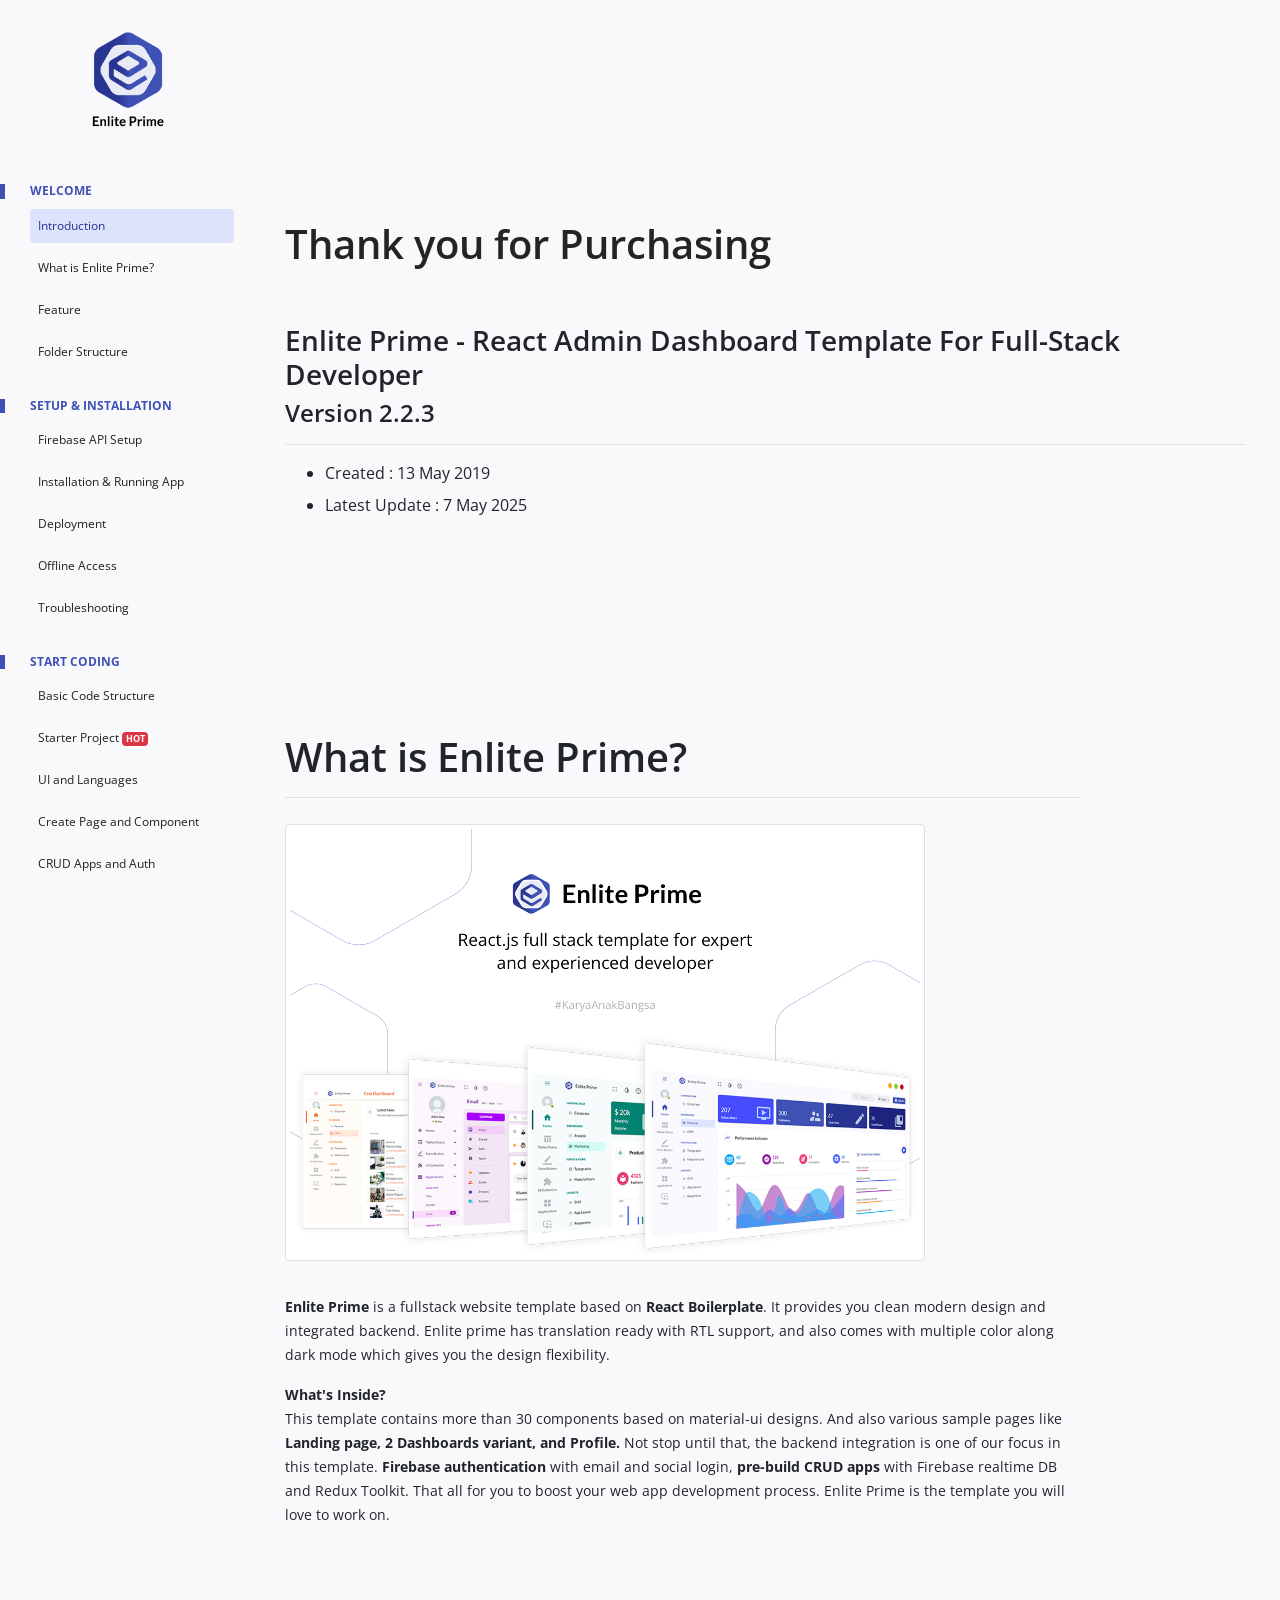
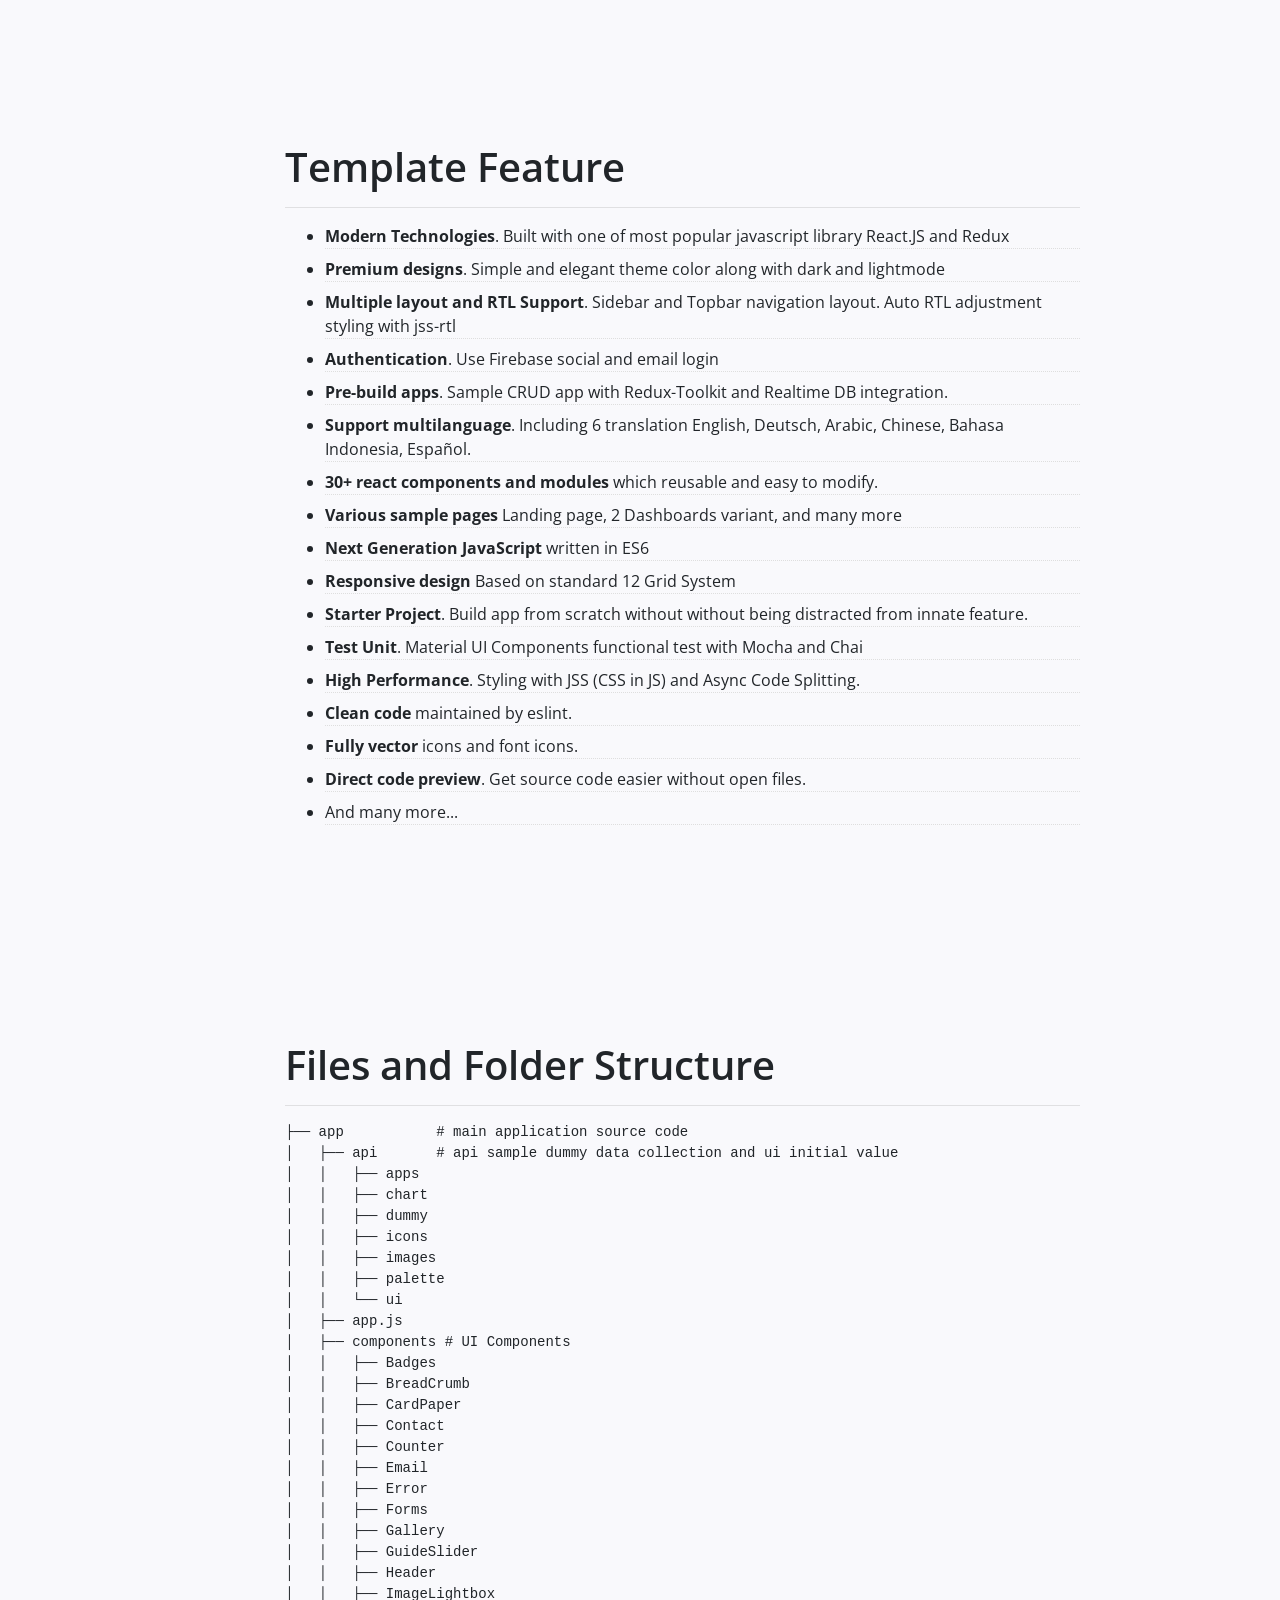
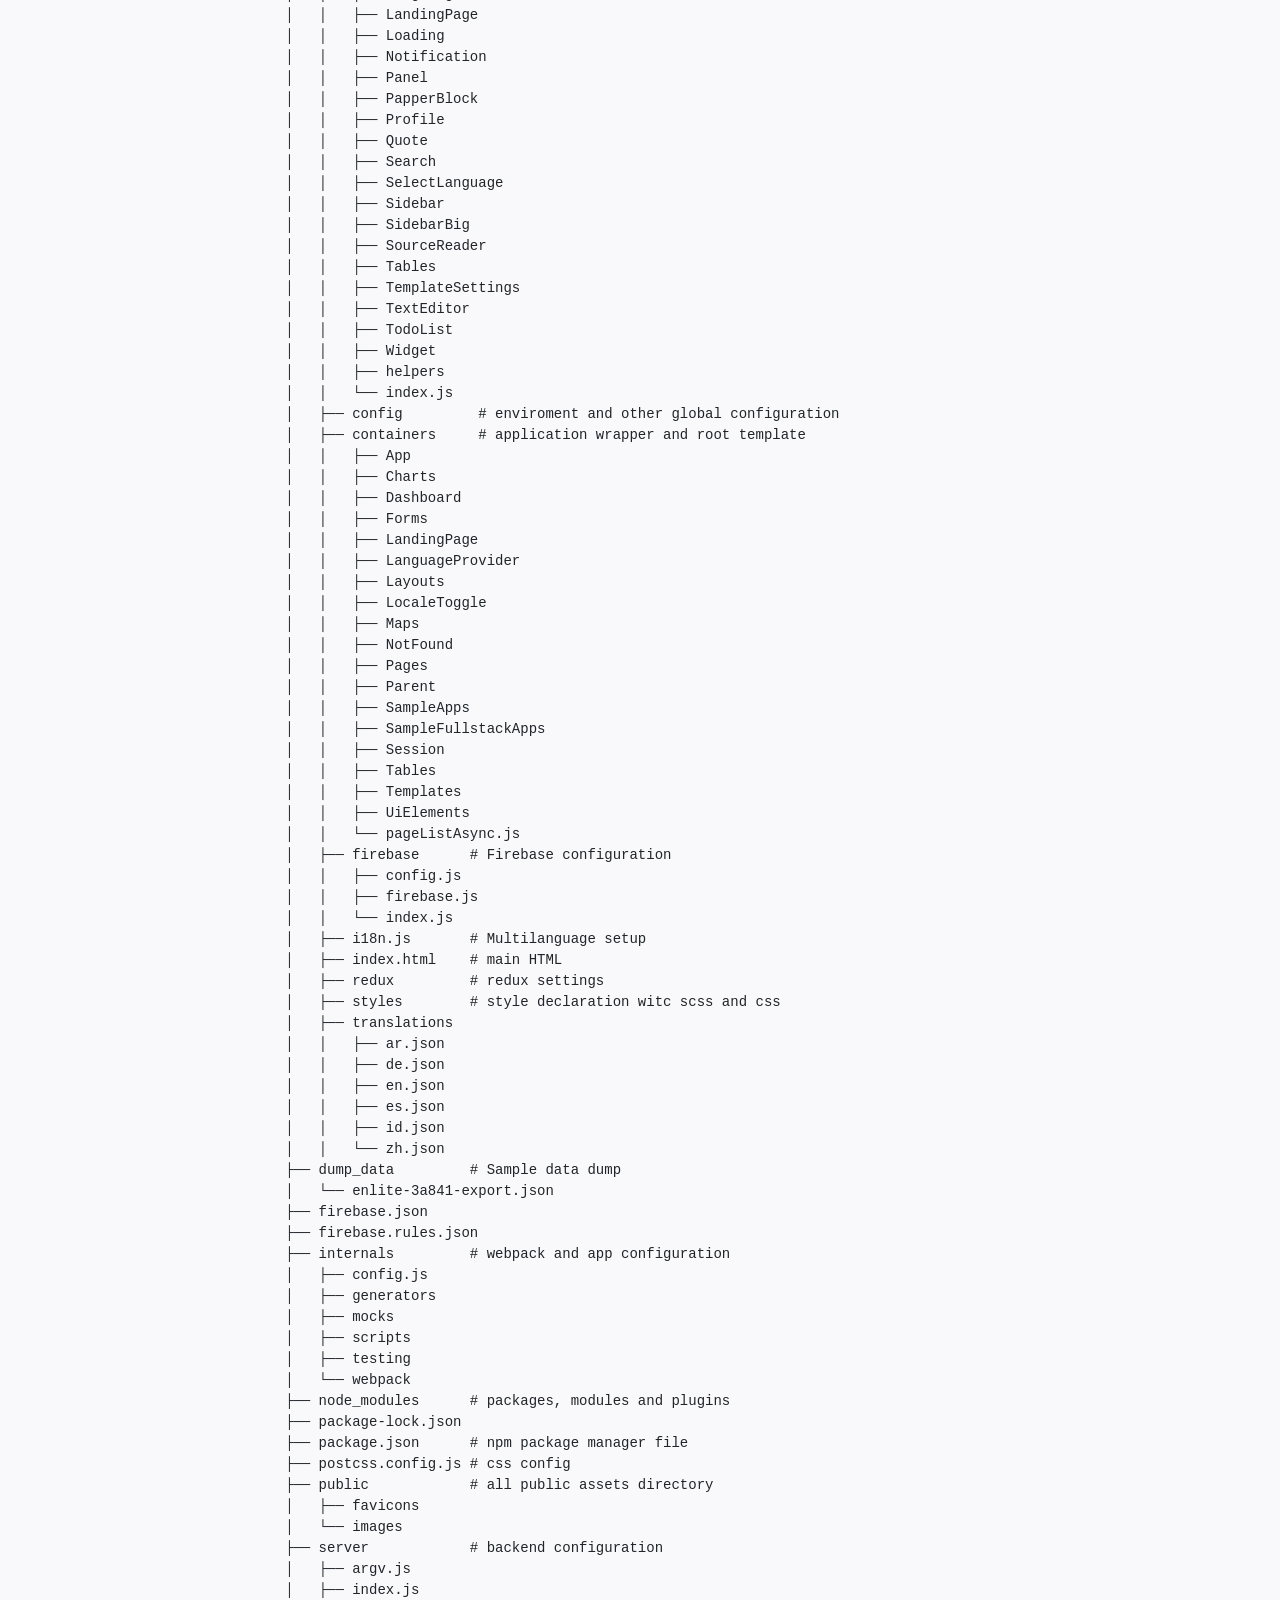
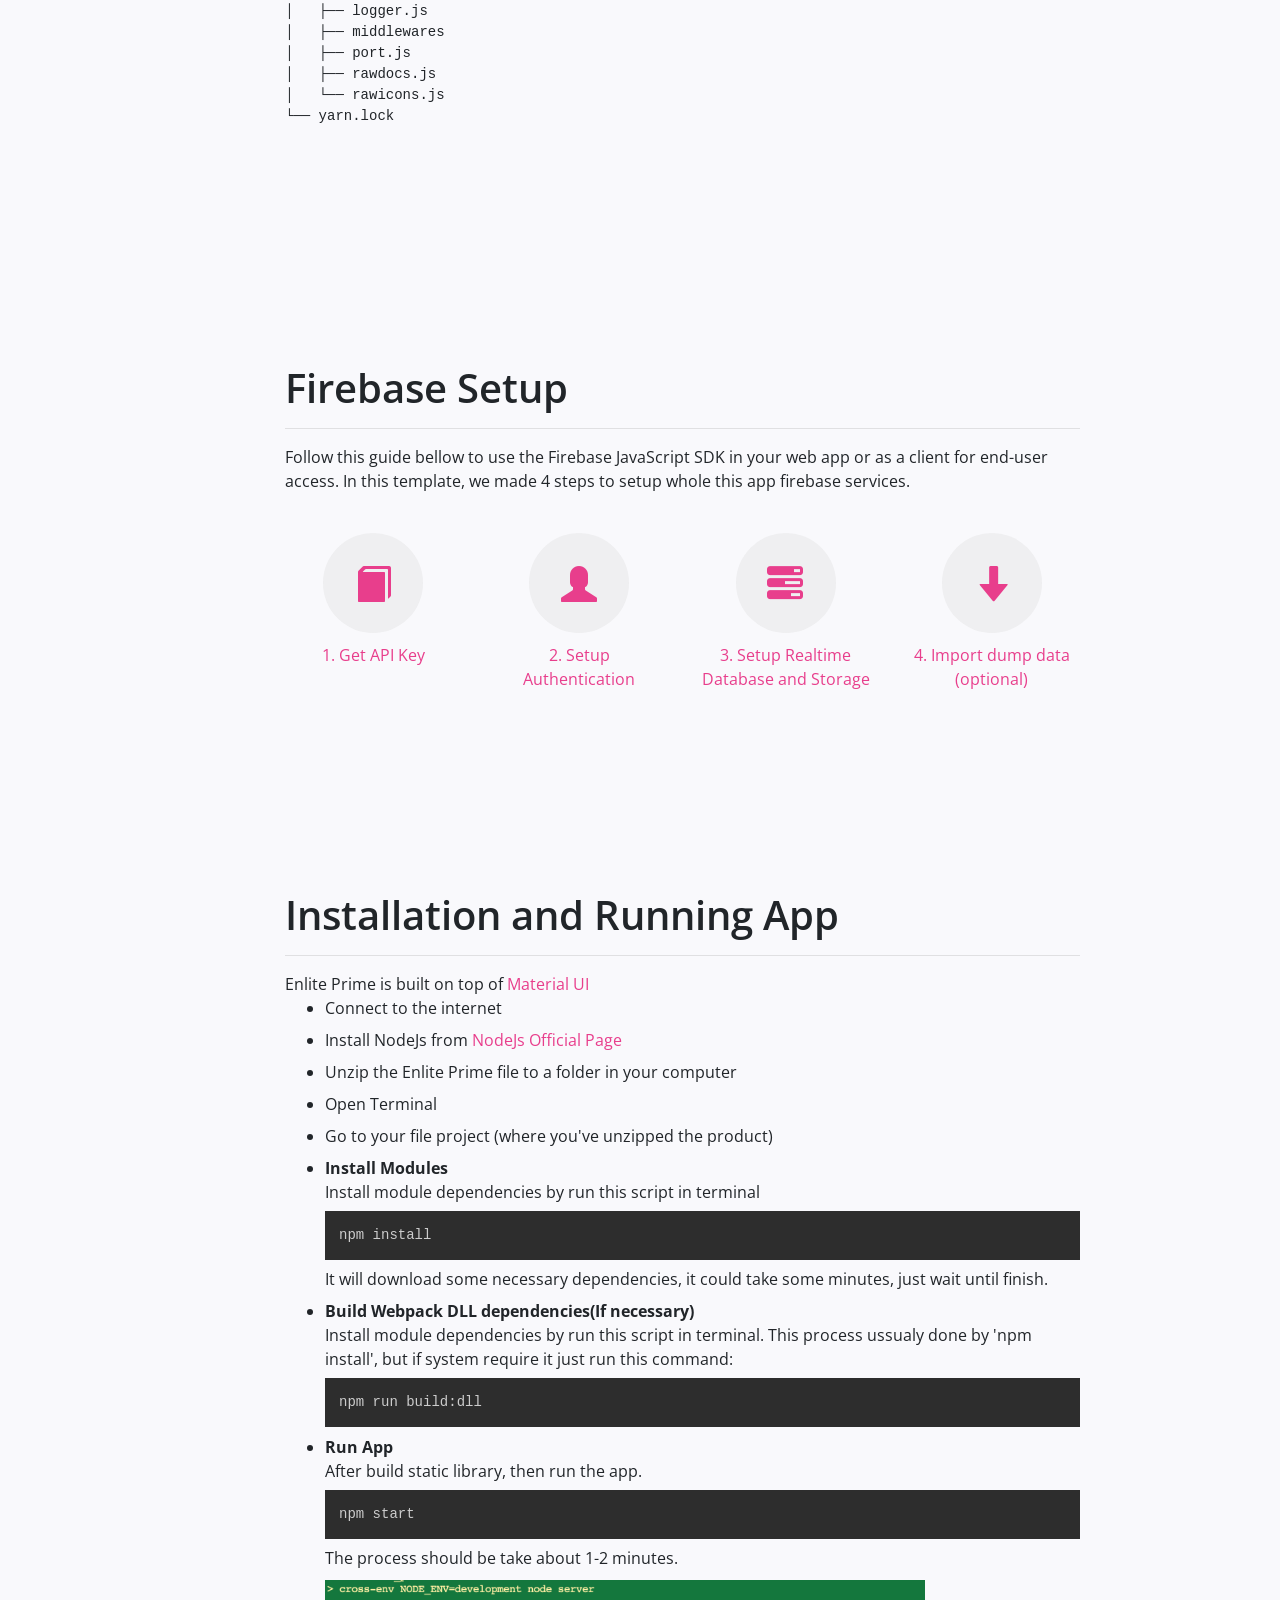
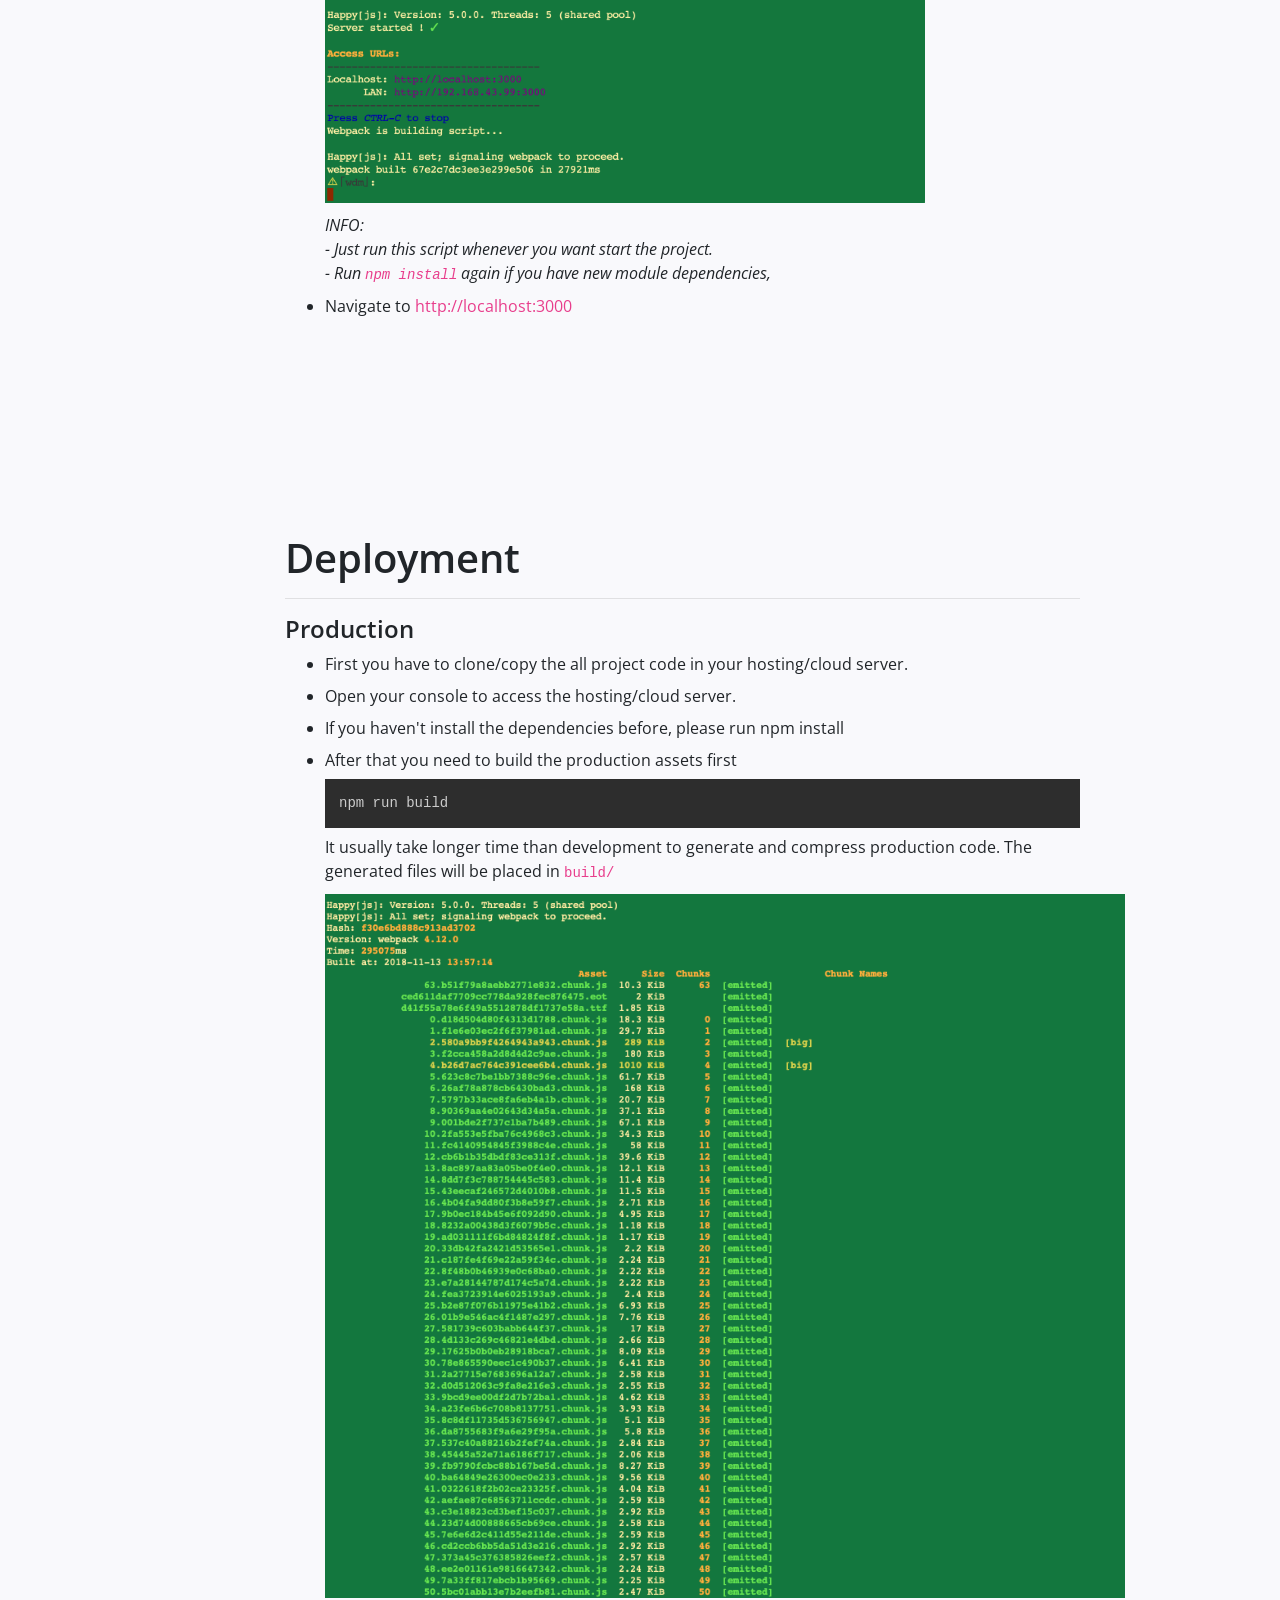
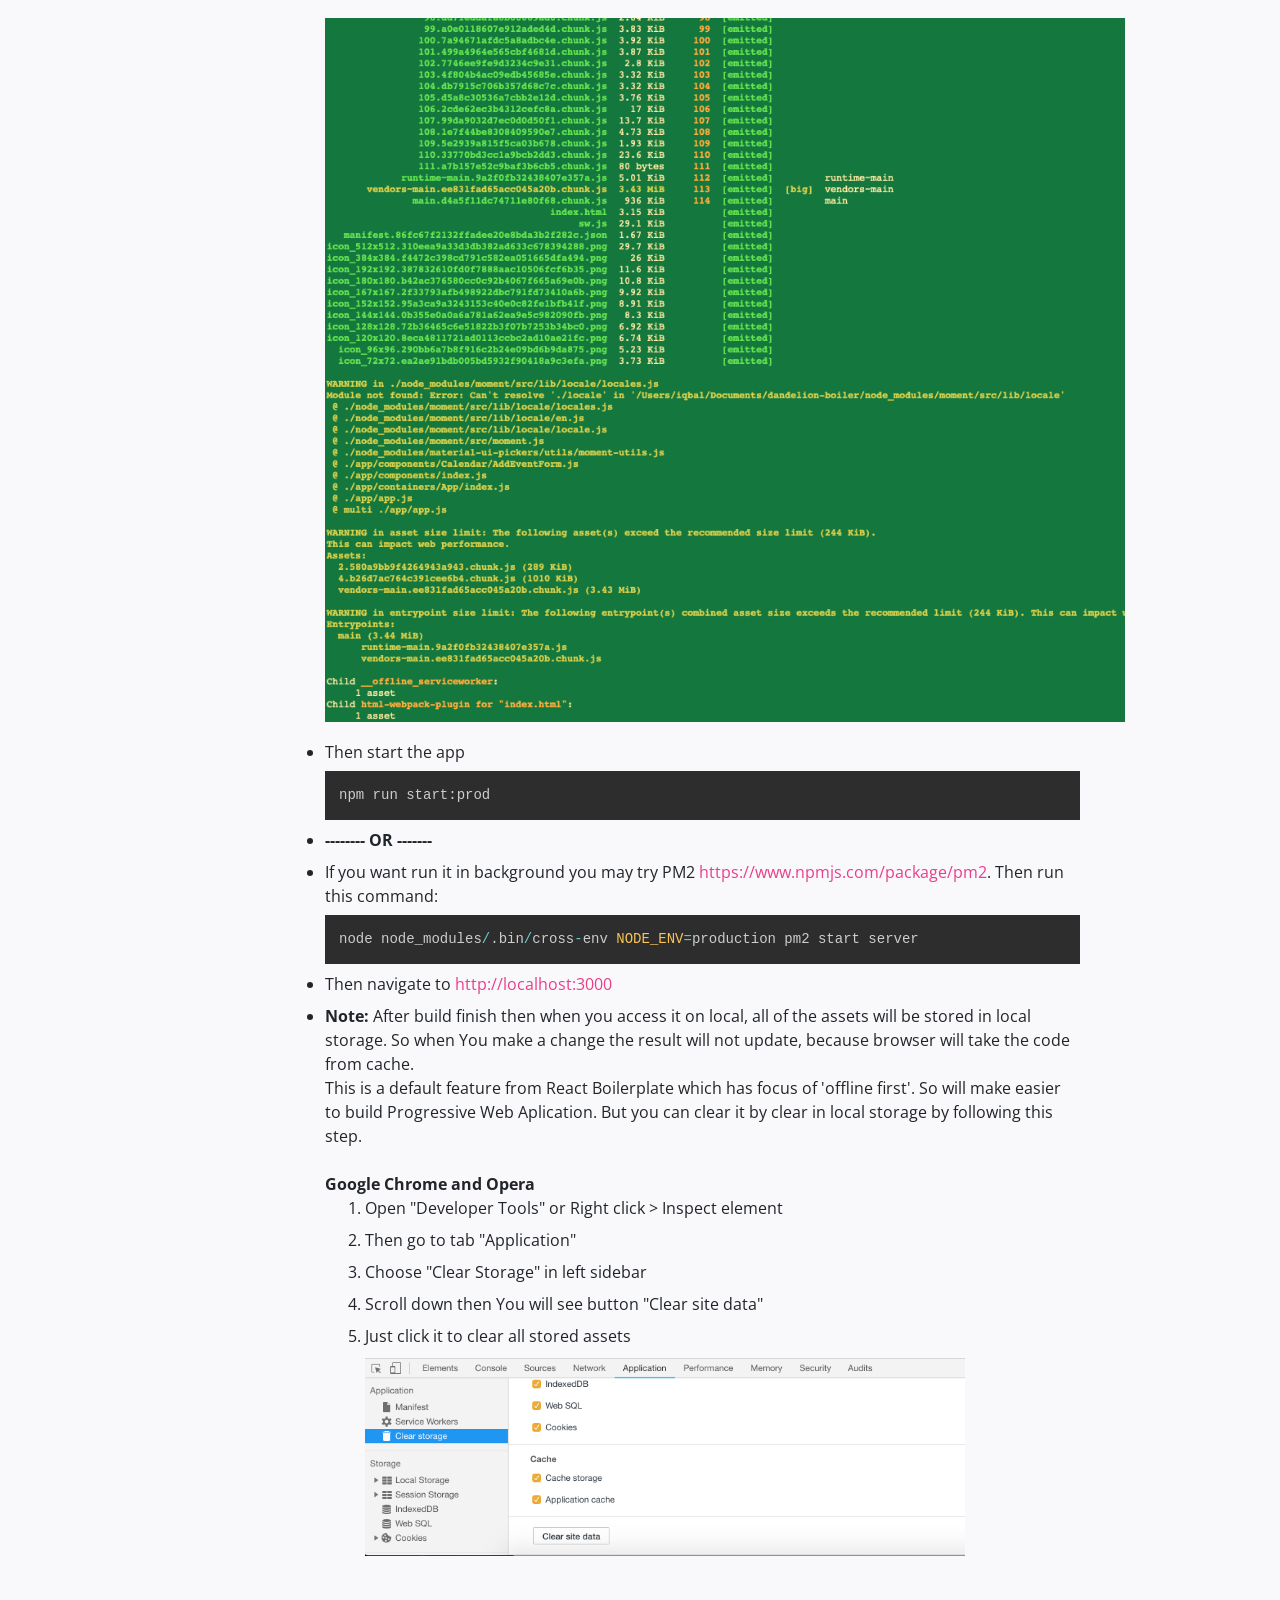
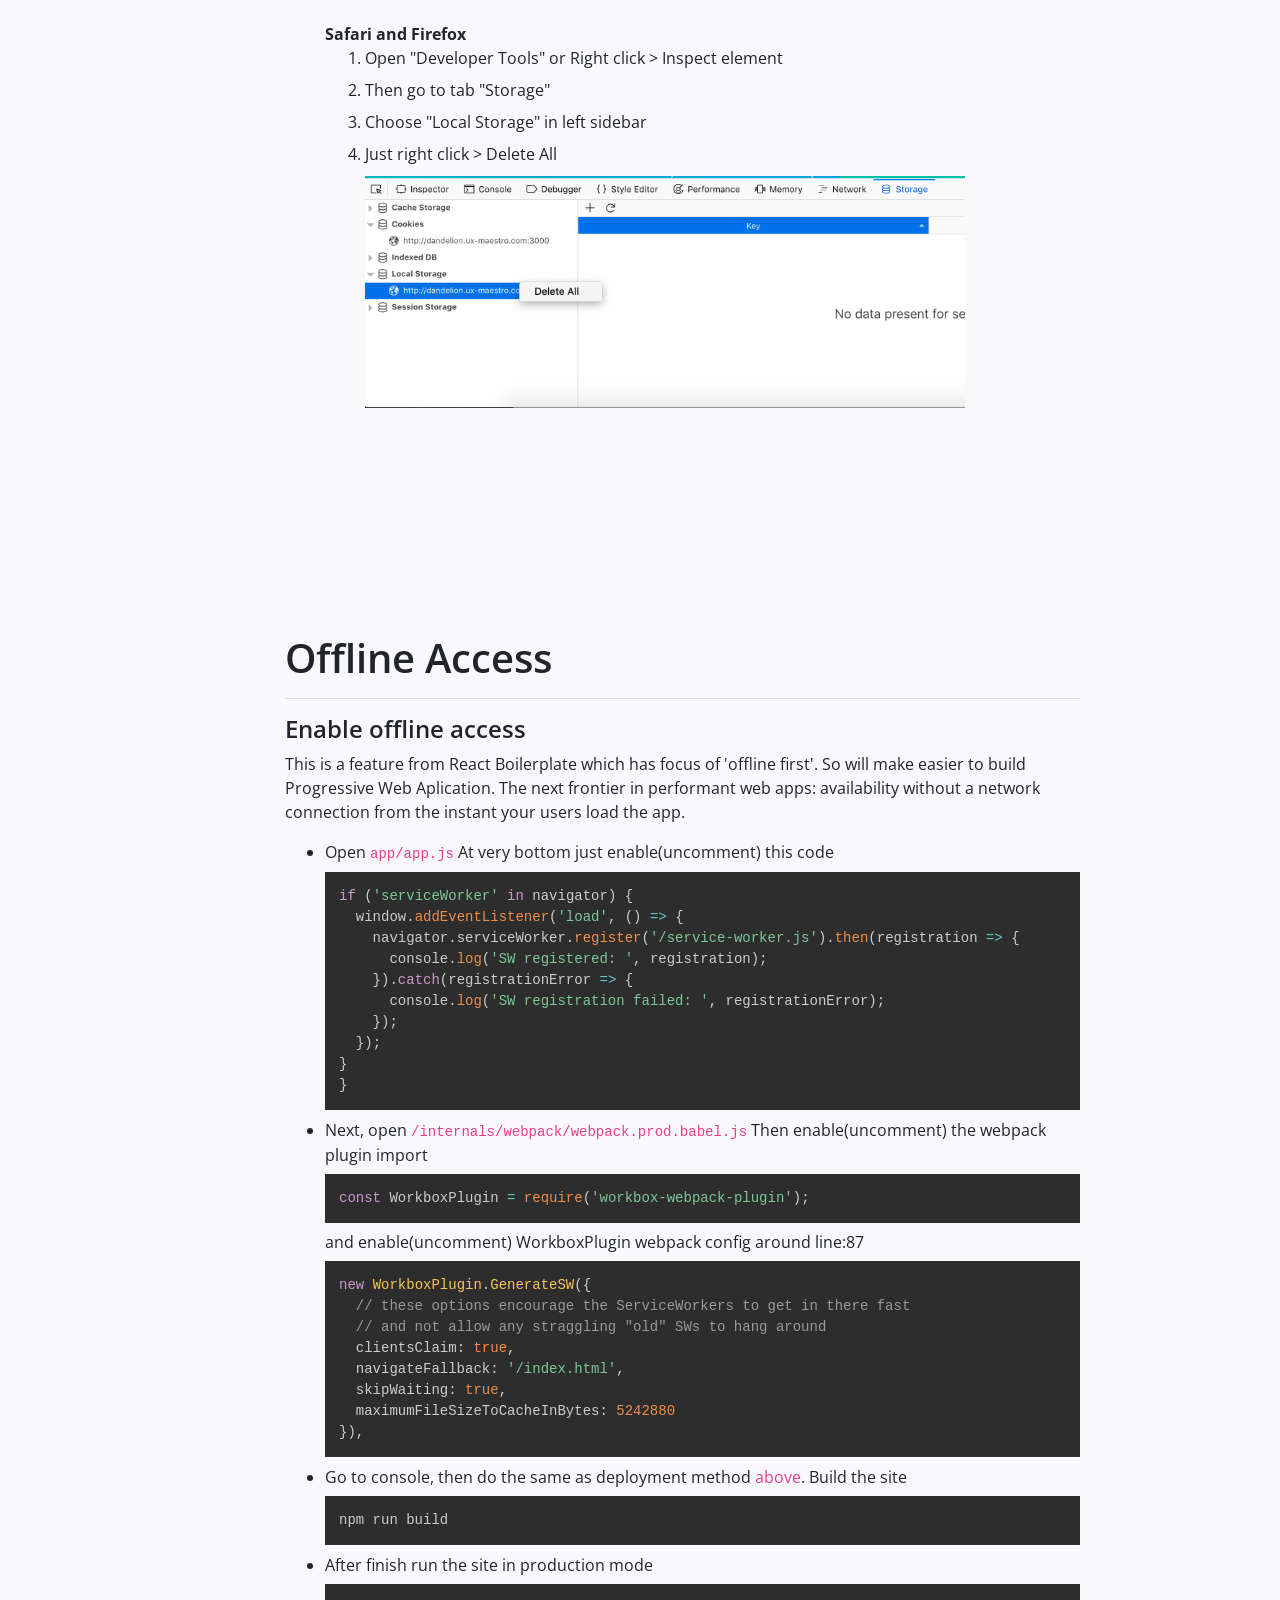
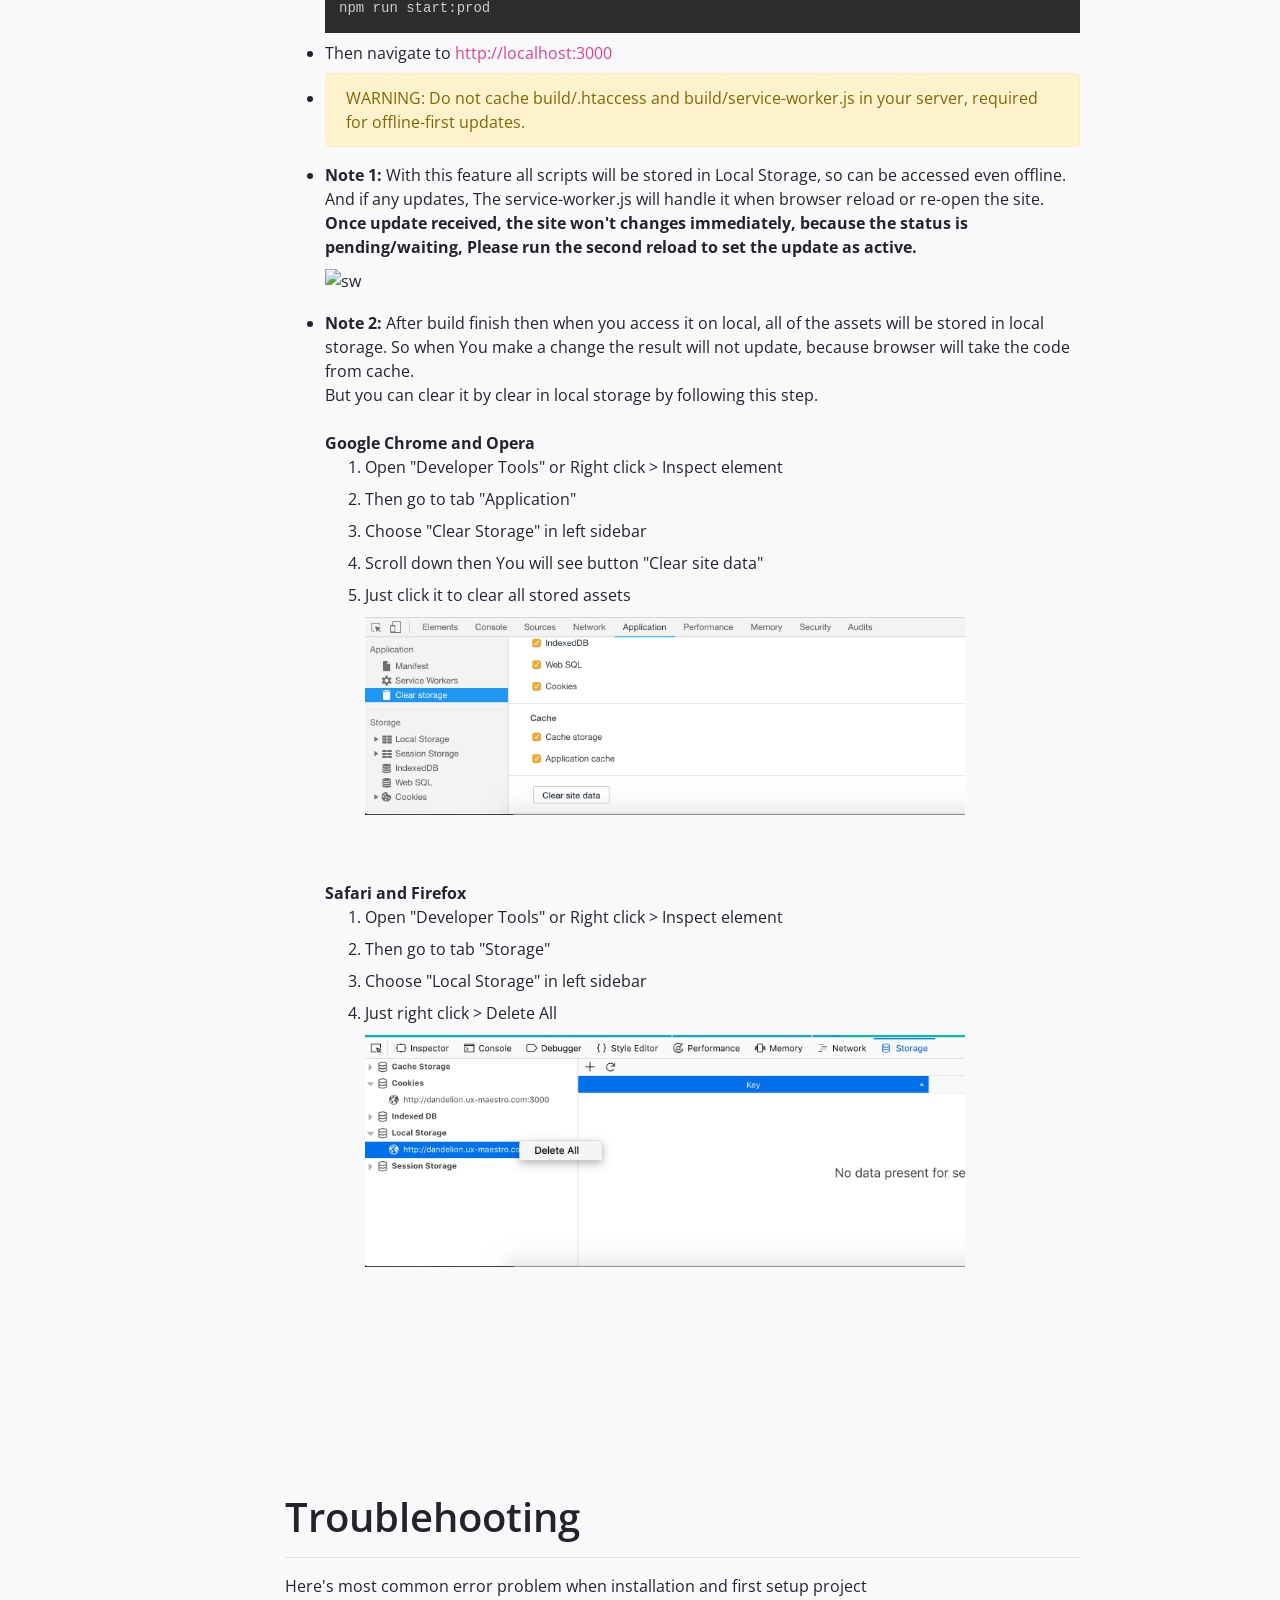
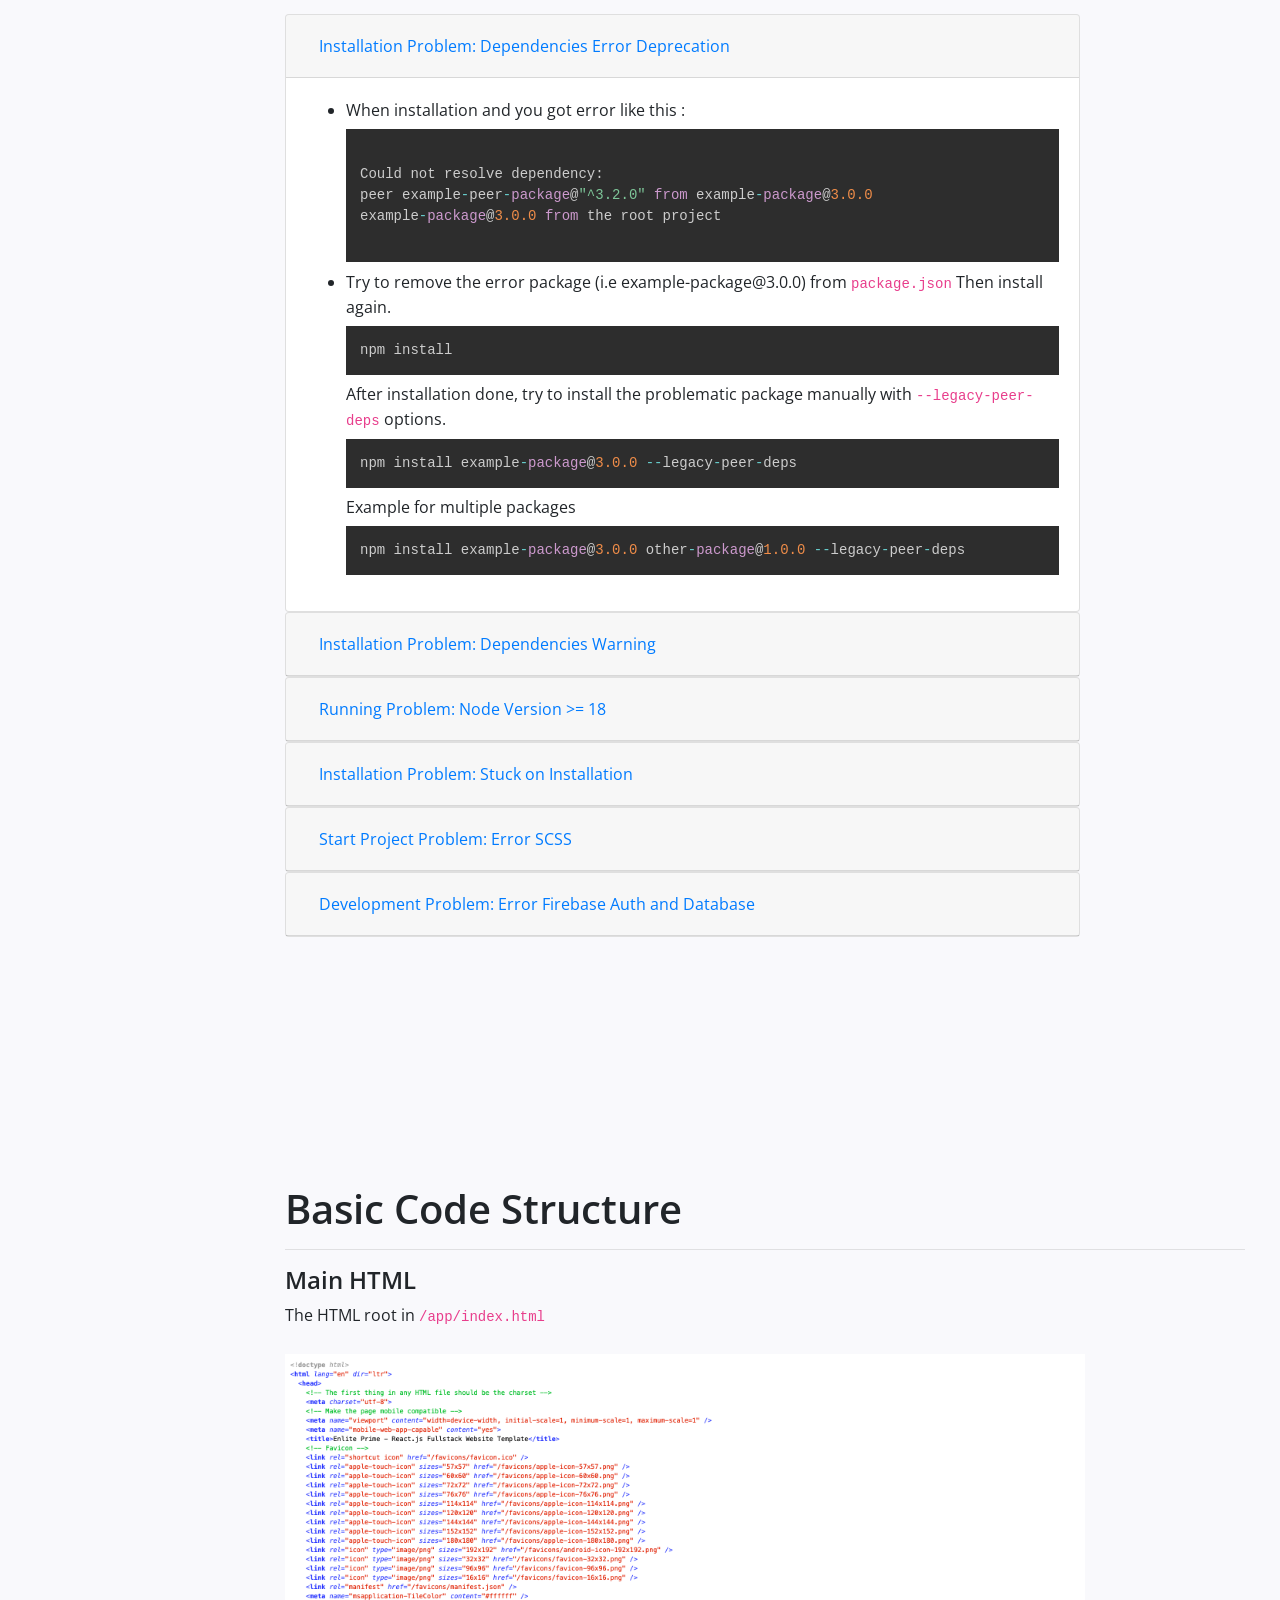
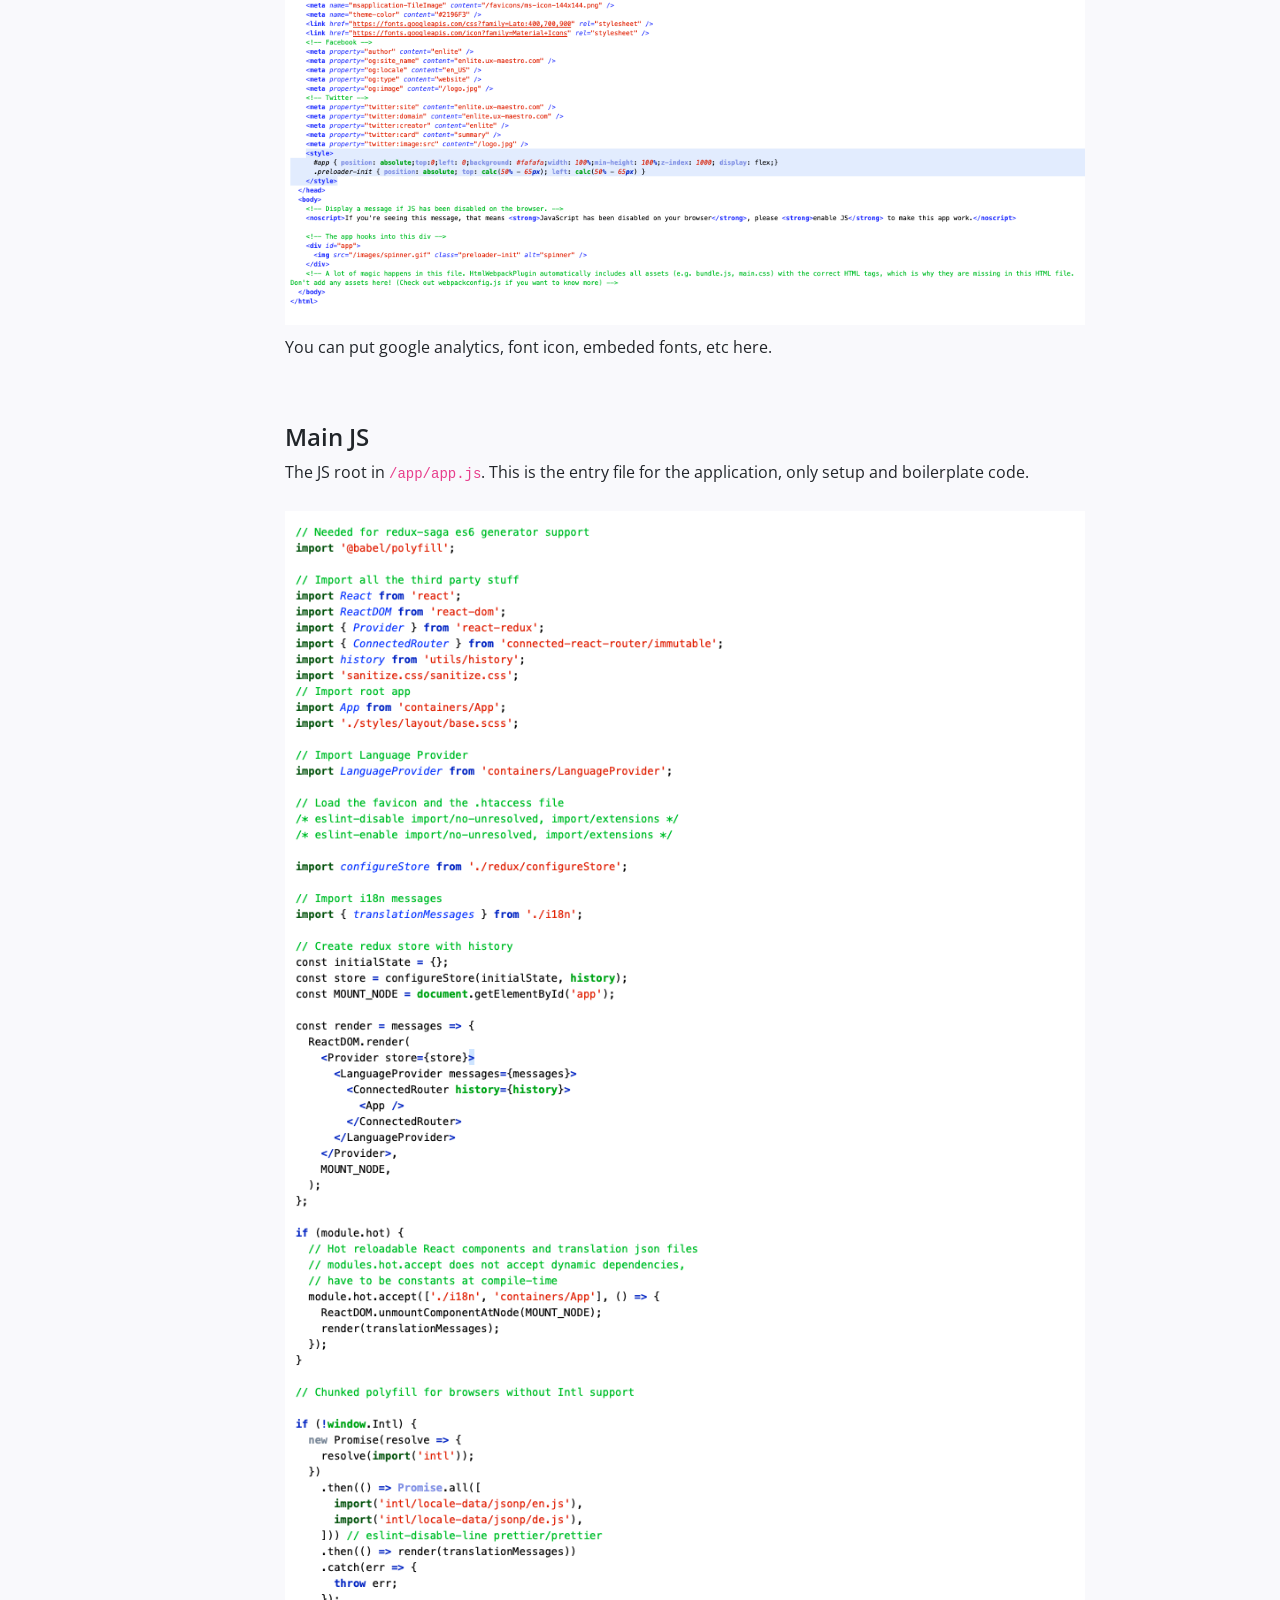
==== commit 249b2a19: "change log" ====
--- a/index.html
+++ b/index.html
@@ -127,14 +127,14 @@
                         <h1 class="title">Thank you for Purchasing </h1>
                         <br /><br />
                         <h3>Enlite Prime - React Admin Dashboard Template For Full-Stack Developer</h3>
-                        <h4>Version 2.2.2</h4>
+                        <h4>Version 2.2.3</h4>
                         <hr />
                         <ul>
                             <li>
                                 Created : 13 May 2019
                             </li>
                             <li>
-                                Latest Update : 18 Mar 2025
+                                Latest Update : 7 May 2025
                             </li>
                         </ul>
                     </div>
@@ -1681,6 +1681,40 @@
                           <thead>
                             <tr>
                               <th>
+                                  <strong>Version 2.2.3 – 7 May, 2025</strong>
+                              </th>
+                            </tr>
+                          </thead>
+                          <tbody>
+                            <tr>
+                              <td>
+                                Feature: Copy assets images and favicons to build production folder
+                              </td>
+                            </tr>
+                            <tr>
+                              <td>
+                                File changes: <br>
+                                - internals/webpack/webpack.prod.babel.js <br>
+                                - package.json <br>
+                              </td>
+                            </tr>
+                            <tr>
+                              <td>
+                                Fixed: Image Placeholder domain
+                              </td>
+                            </tr>
+                            <tr>
+                              <td>
+                                File changes: <br>
+                                - app/api/imags/photo.js
+                              </td>
+                            </tr>
+                          </tbody>
+                        </table>
+                        <table class="table table-striped log">
+                          <thead>
+                            <tr>
+                              <th>
                                   <strong>Version 2.2.2 – 18 Mar, 2025</strong>
                               </th>
                             </tr>
